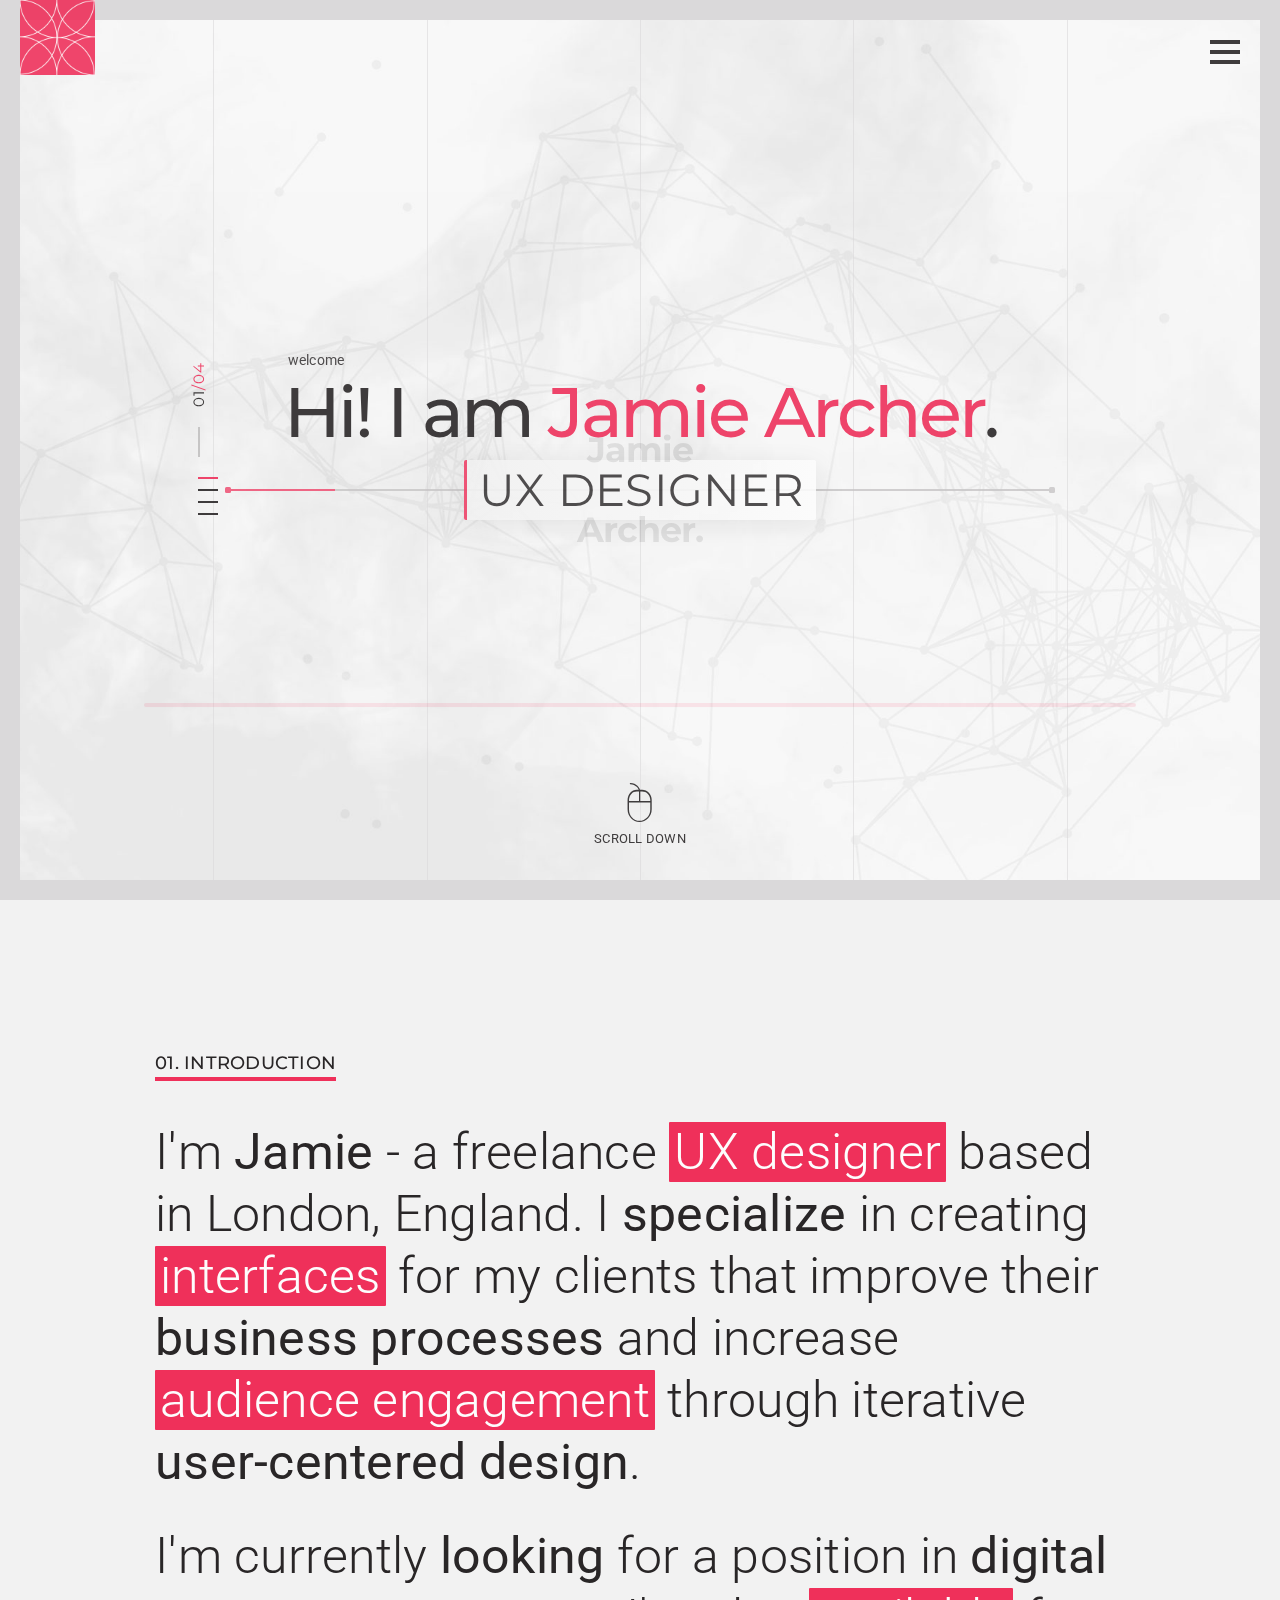
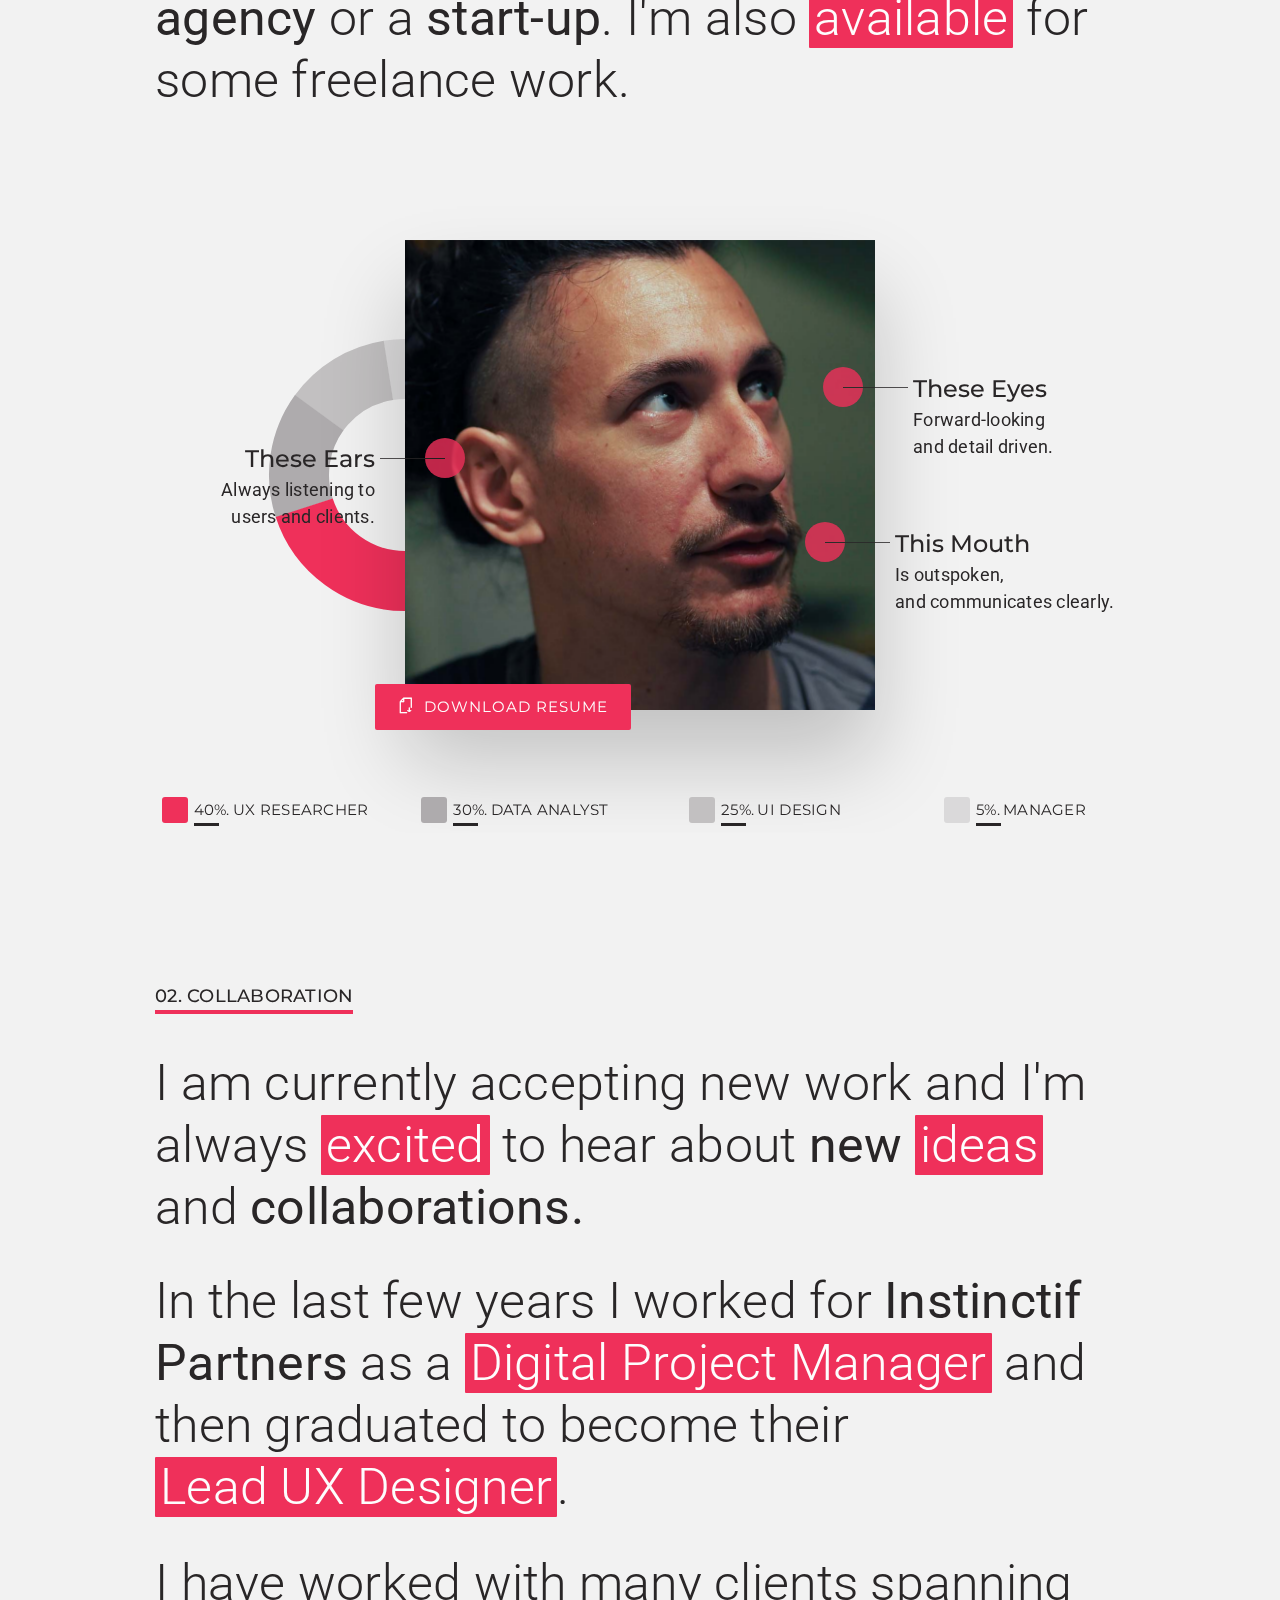
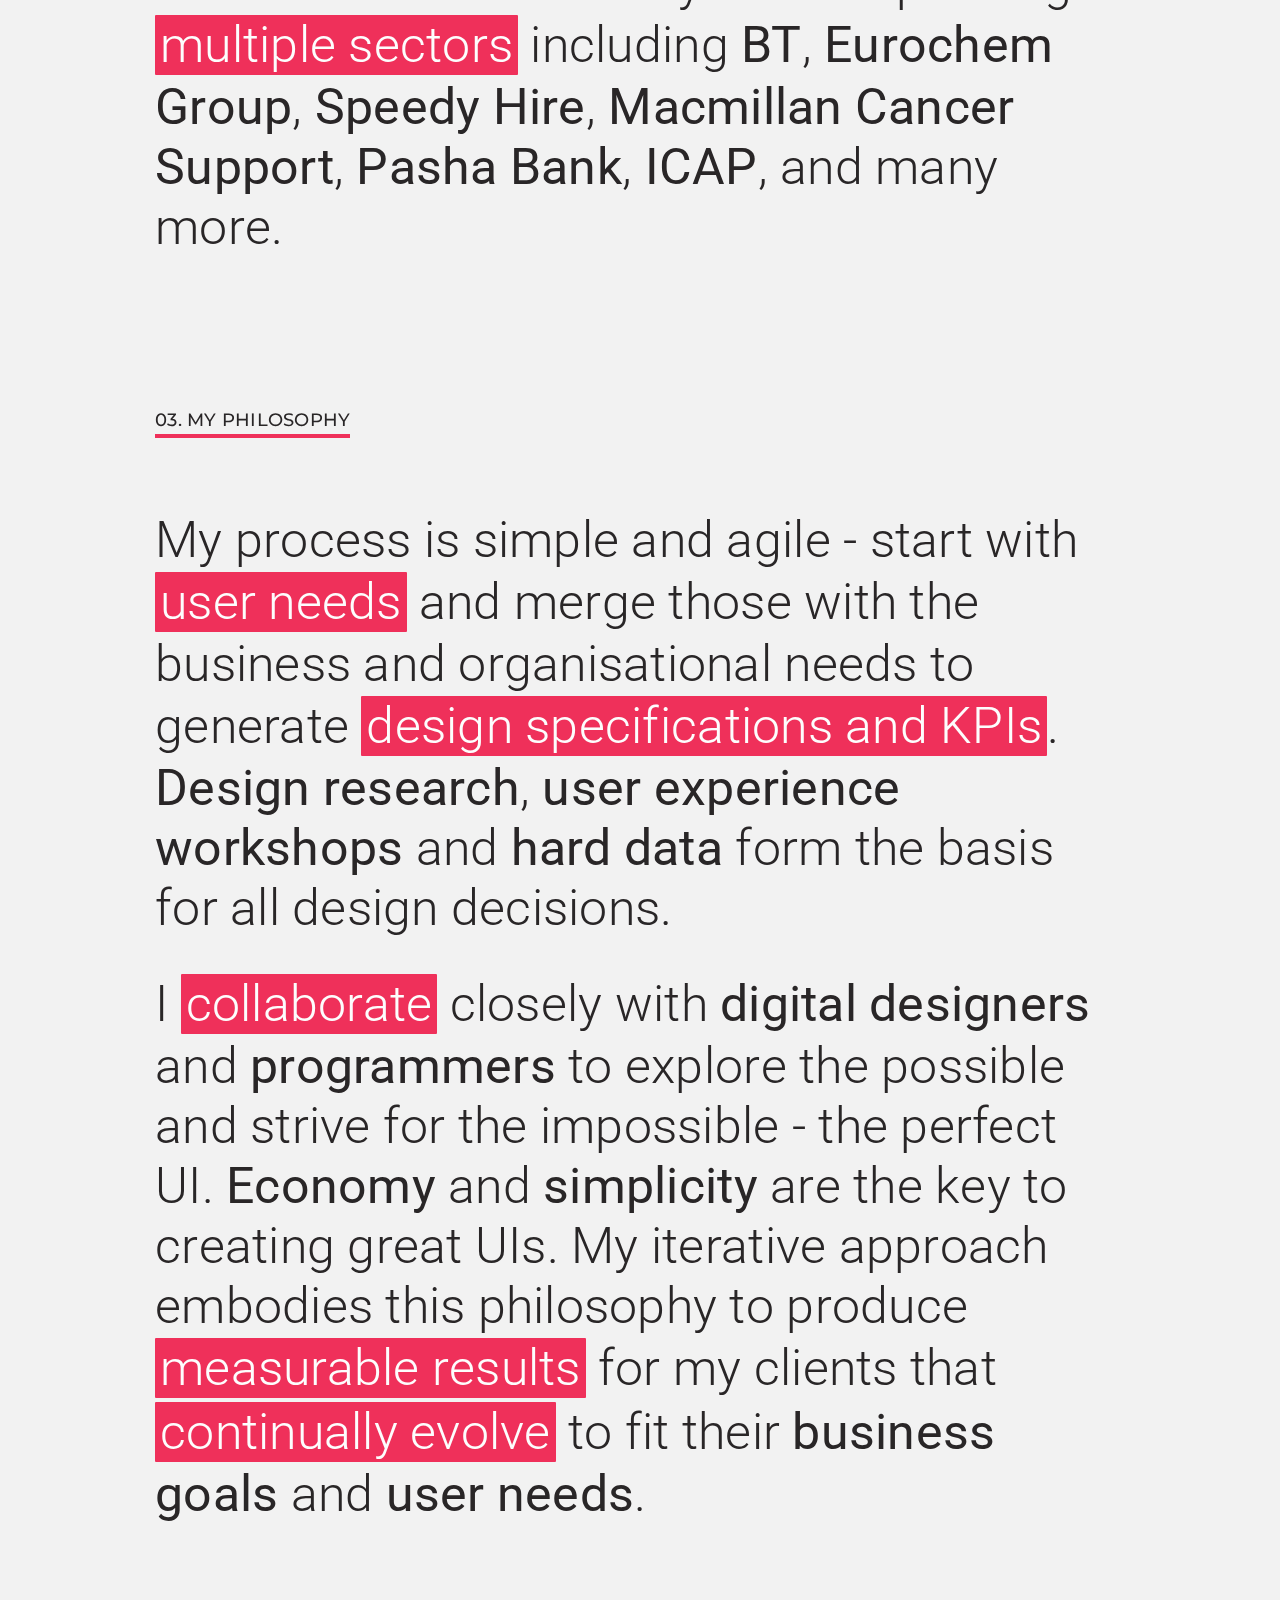
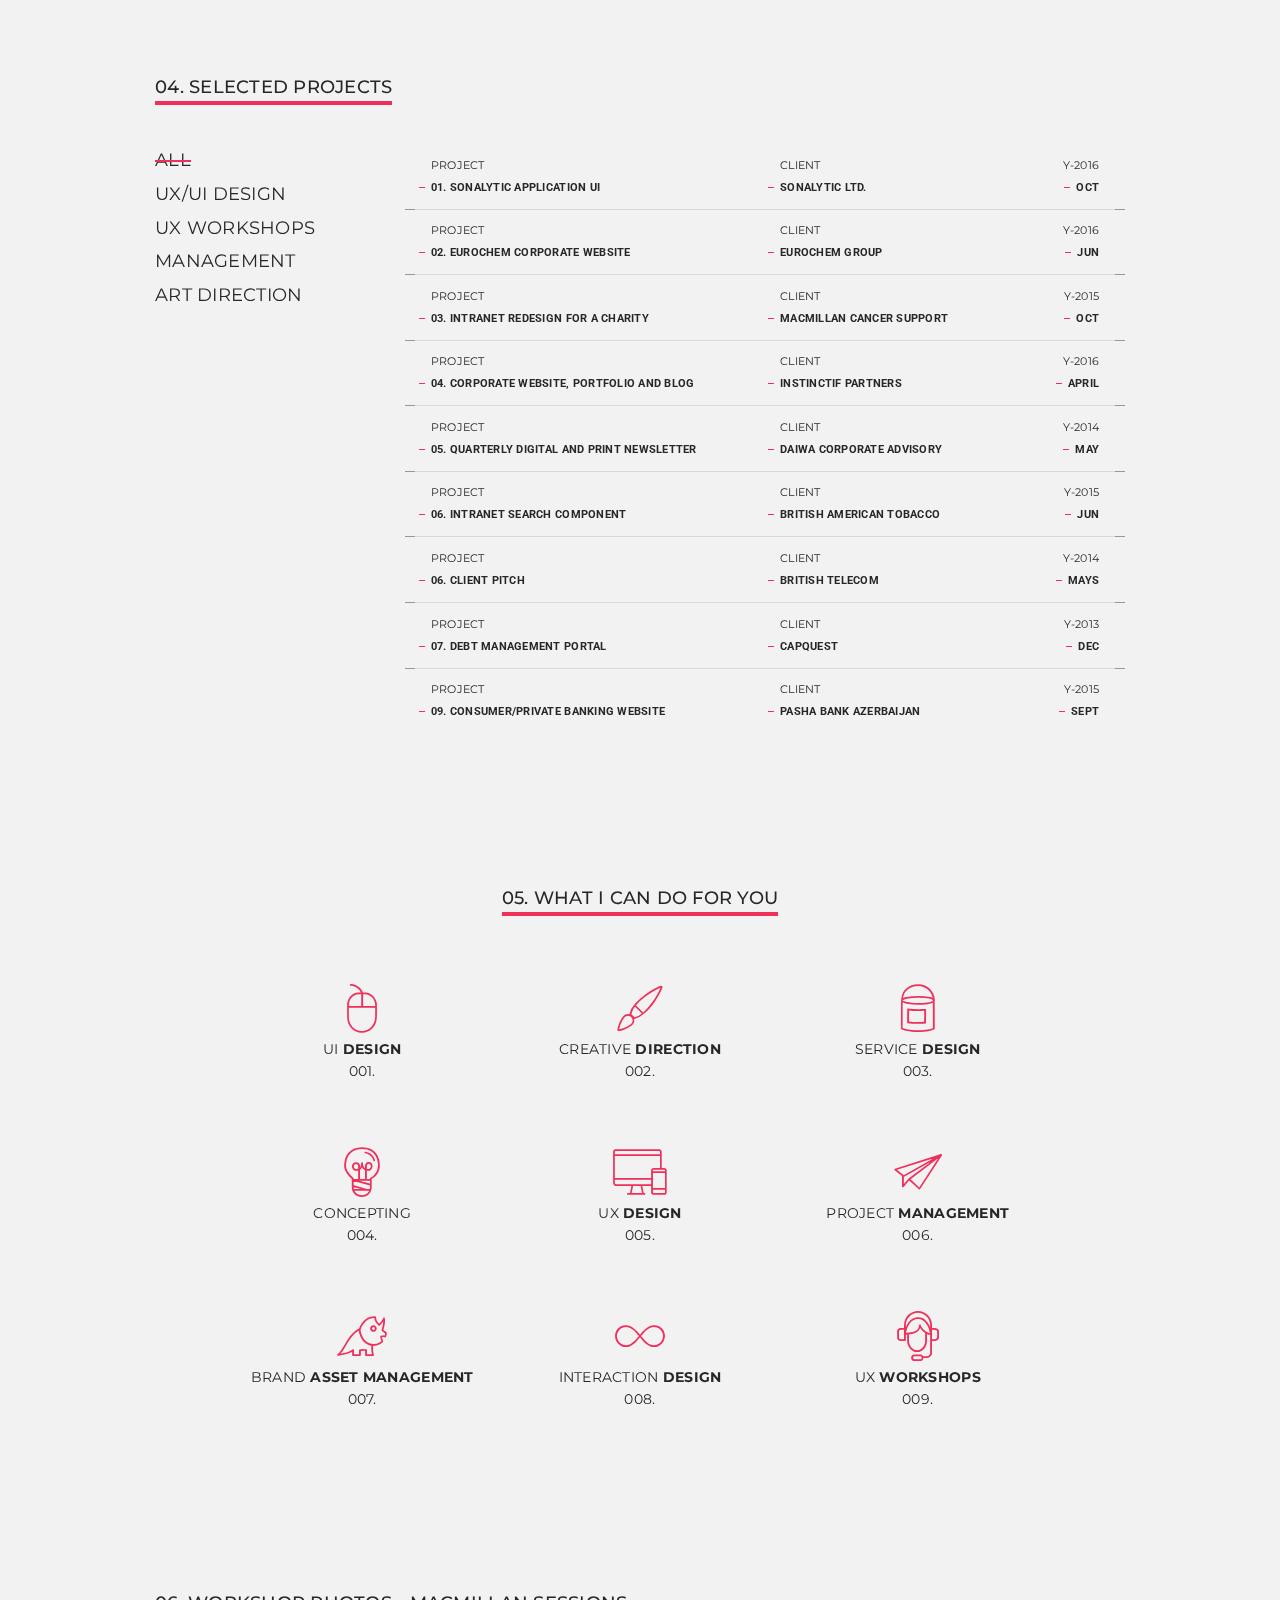
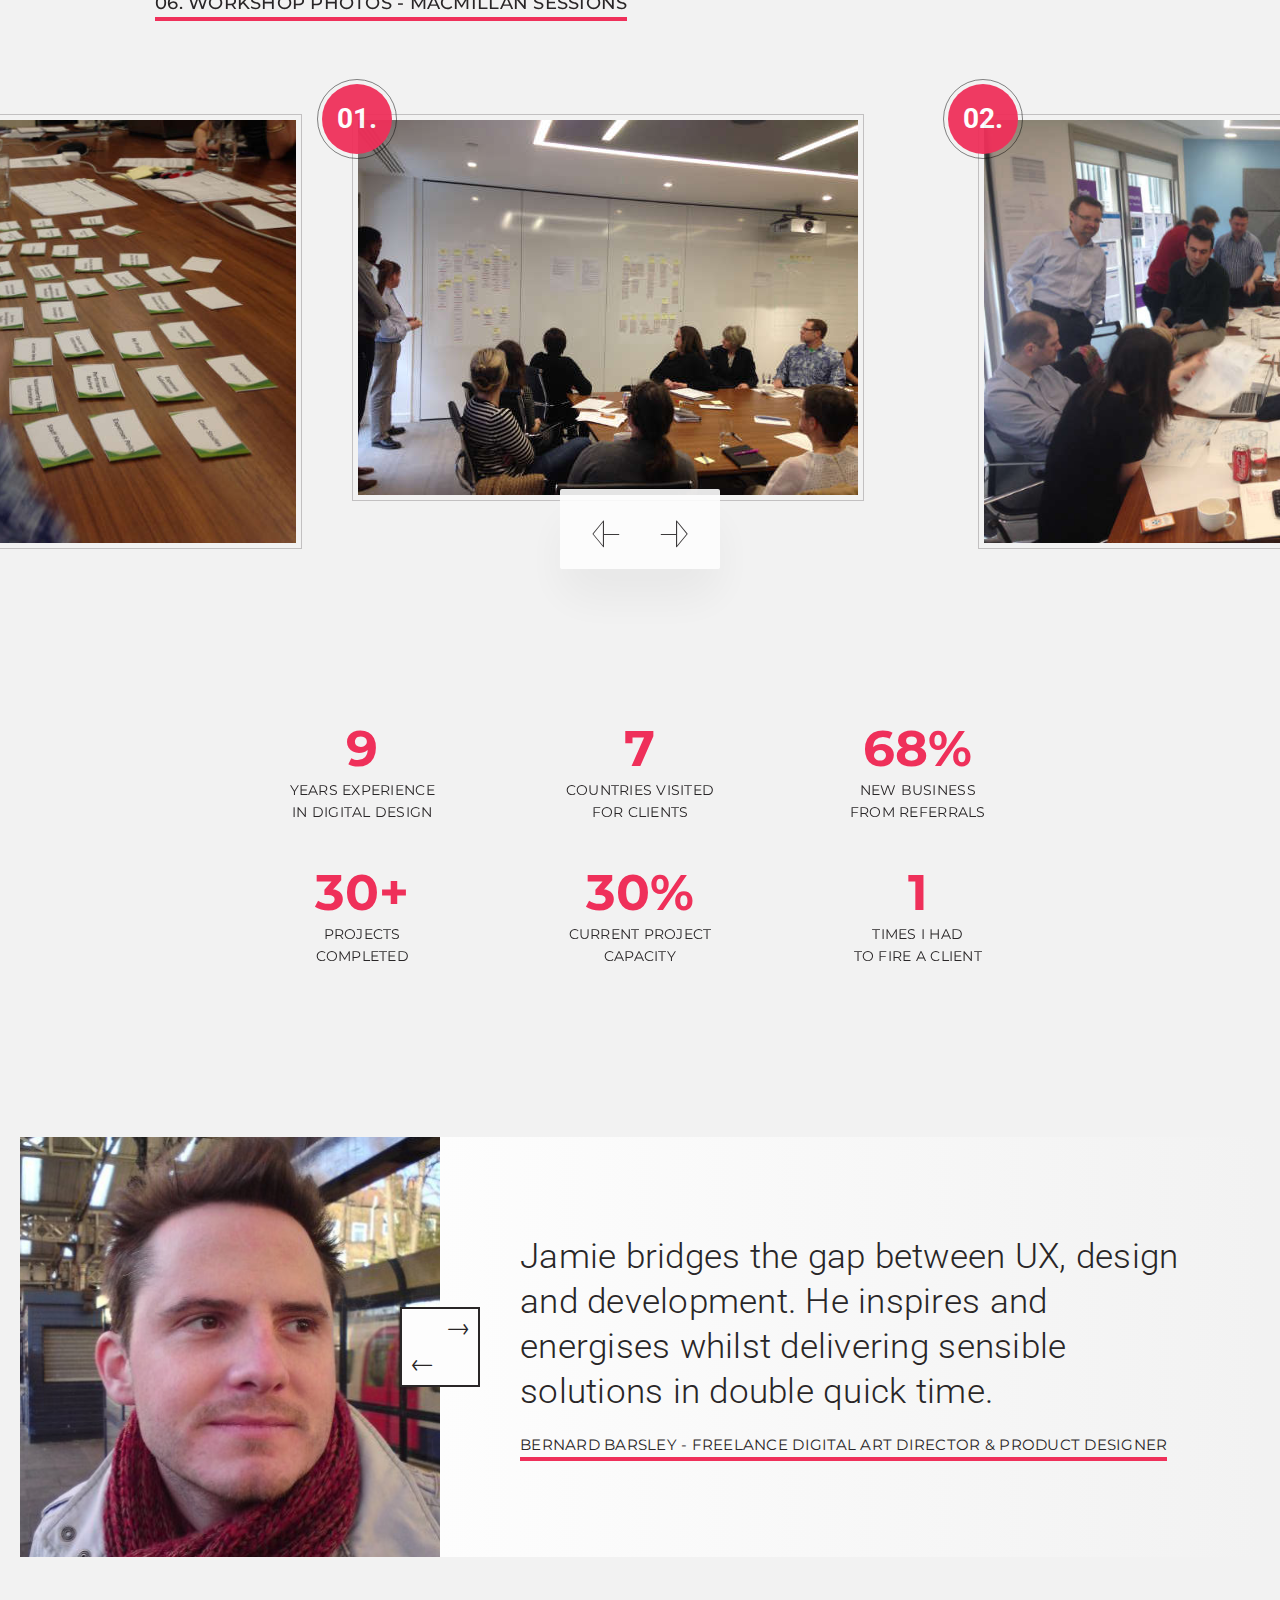
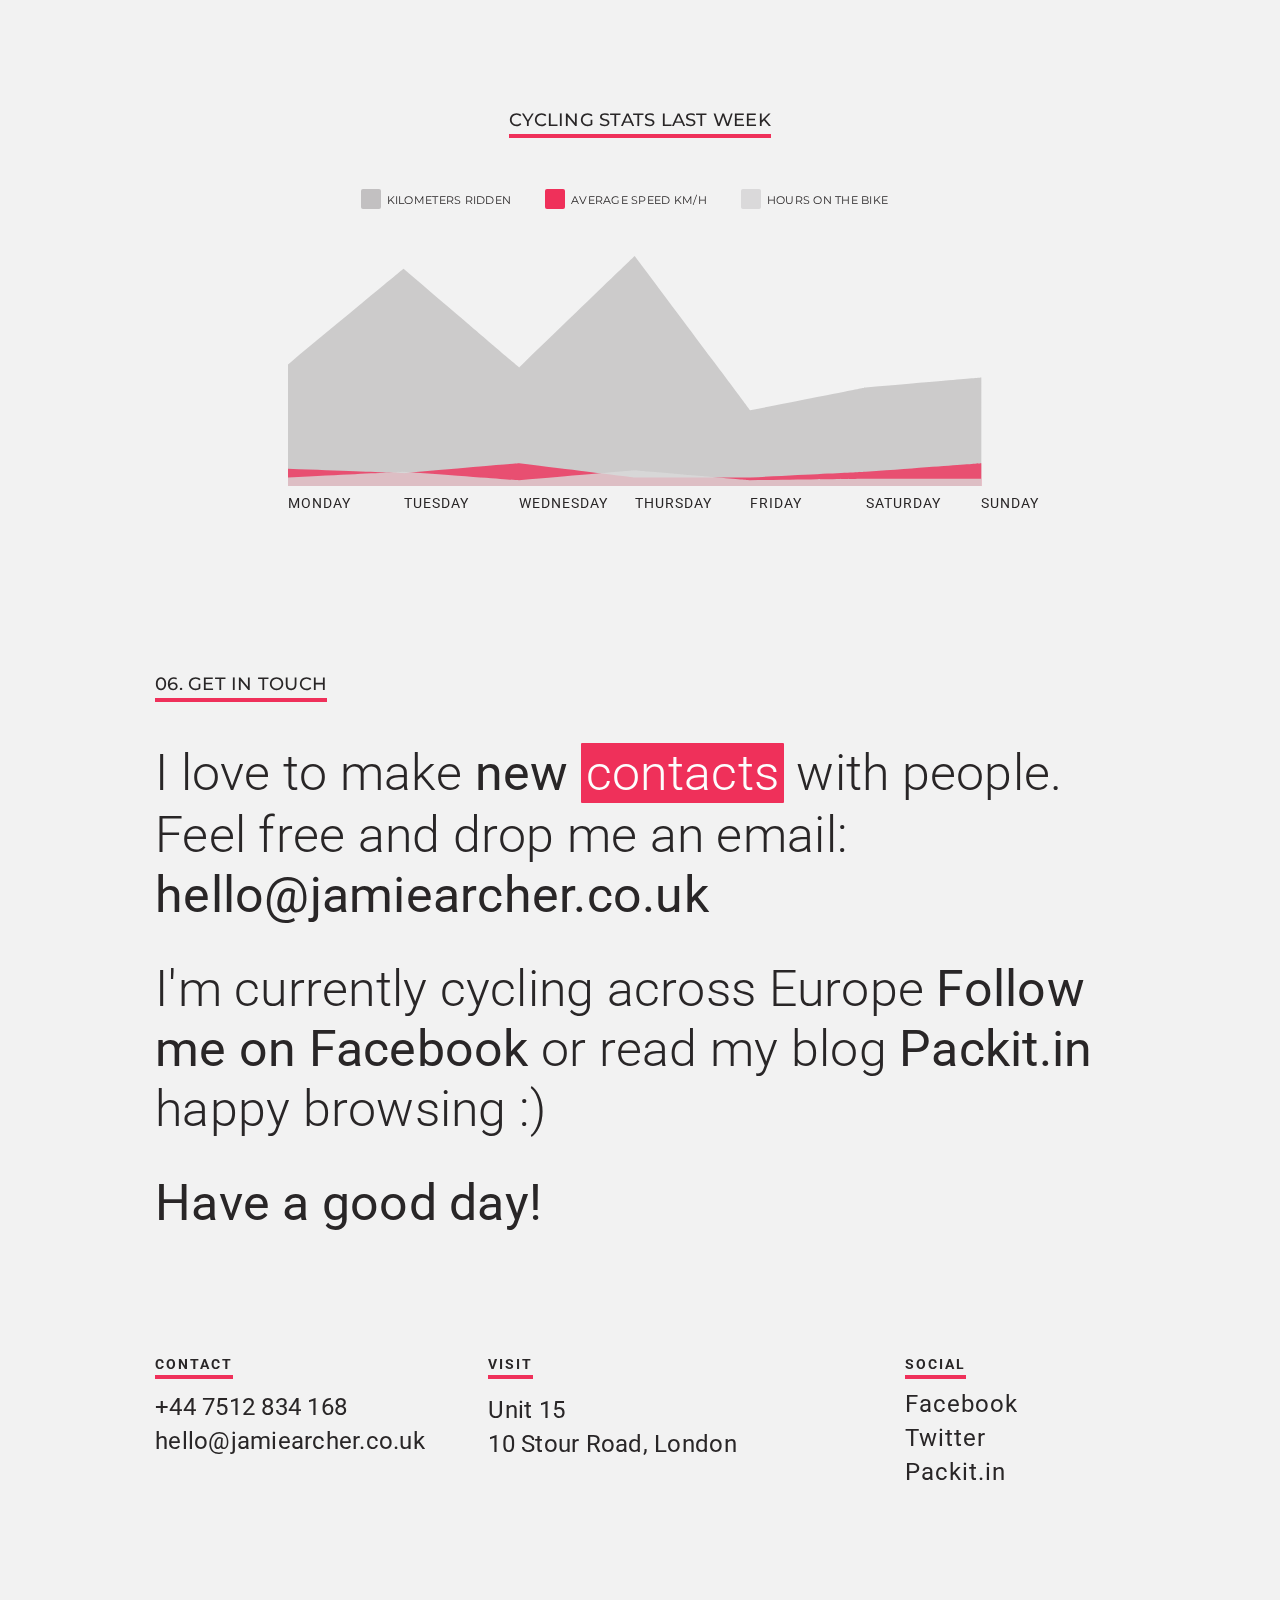
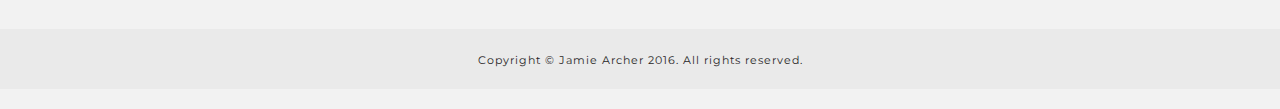
==== index.html @ 5f6a41b6 "image asset update" ====
<!doctype html>
<!--[if lt IE 7]>      <html class="no-js lt-ie9 lt-ie8 lt-ie7" lang="en"> <![endif]-->
<!--[if IE 7]>         <html class="no-js lt-ie9 lt-ie8" lang="en"> <![endif]-->
<!--[if IE 8]>         <html class="no-js lt-ie9" lang="en"> <![endif]-->
<!--[if gt IE 8]><!--> <html class="no-js" lang="en"> <!--<![endif]-->
<head>
    <meta charset="utf-8">
    <title>Jamie Archer - UX Designer and Researcher</title>
    <meta name="description" content="Jamie Archer UX Portfolio and CV"/>
    <meta name="keywords" content="jamie archer, UX, portfolio, CV"/>
    <meta name="viewport" content="width=device-width, initial-scale=1, maximum-scale=1.0, user-scalable=no">
    <meta http-equiv="X-UA-Compatible" content="IE=edge" />
	<link rel="icon" type="image/png" href="/assets/favicon.ico">
    <!-- Loading Bootstrap CSS -->
    <link href="assets/plugins/bootstrap/css/bootstrap.min.css" rel="stylesheet" type="text/css">
    
    <!-- Loading Font Icons -->
    <link href="assets/plugins/icomoon/style.css" rel="stylesheet" type="text/css">
    <link href="assets/plugins/font-awesome/css/font-awesome.min.css" rel="stylesheet" type="text/css">
    
    <!-- Include all css plugins (below), or include individual files as needed -->
    <link href="assets/plugins/animate-css/animate.min.css" rel="stylesheet" type="text/css">
    <link href="assets/plugins/jpreloader/css/jpreloader.css" rel="stylesheet" type="text/css">
    <link href="assets/plugins/magnific-popup/magnific-popup.css" rel="stylesheet" type="text/css">
    <link href="assets/plugins/flexslider/flexslider.css" rel="stylesheet" type="text/css">
    <link href="assets/plugins/chartist-js/chartist.min.css" rel="stylesheet" type="text/css">
    <link href="assets/plugins/flickity/flickity.css" rel="stylesheet" type="text/css">
    
    <!-- Main CSS -->
    <link href="assets/css/styles.css" rel="stylesheet" type="text/css">
    
    <!-- Color CSS -->
   <!-- PINK -->
   <link href="assets/css/colors/pink.css" rel="stylesheet" type="text/css">
    
    <!-- Modernizr JS for IE8 support of HTML5 elements and media queries -->
    <!--[if lt IE 8]>
    <script src="assets/plugins/modernizr/modernizr.min.js"></script>
    <![endif]-->
</head>

<body id="page-top">
    <!--[if lt IE 8]>
        <p class="browserupgrade">You are using an <strong>outdated</strong> browser. Please <a href="http://browsehappy.com/">upgrade your browser</a> to improve your experience.</p>
    <![endif]-->
    
    
    <!-- PRELOADER START -->
    <div id="jSplash" class="background-gray-light position-fixed top-0 width-100 height-100">
        <div class="background-grid">
            <div class="column"></div>
            <div class="column"></div>
            <div class="column"></div>
            <div class="column"></div>
            <div class="column"></div>
            <div class="column"></div>
        </div>
        <!-- //.background-grid -->
        
        <div class="rect">
            <div class="logo">
                <span class="display-inline-block font-family-alt text-center title-extra-large">
                    Jamie Archer.
                </span>
            </div>
            <!-- //.logo -->
        </div>
        <!-- //.rect -->
    </div>
    <!-- //PRELOADER END -->
    
    
    
    <!-- BORDER SITE START -->
    <div class="border-site bs-top"></div>
    <div class="border-site bs-right"></div>
    <div class="border-site bs-left"></div>
    <div class="border-site bs-bottom"></div>
    <!-- //BORDER SITE END -->
    
    
    
    <!-- NAV TRIGGER START -->
    <div class="nav-trigger nav-trigger-open">
        <div class="nav-toggle">
            <span></span>
            <span></span>
            <span></span>
        </div>
        <!-- //.nav-toggle -->
    </div>
    <!-- //NAV TRIGGER END -->
    
    
    
    <!-- NAVIGATION START -->
    <nav id="navigation" class="navbar navbar-fixed-top" role="navigation">
        <div class="container-fluid display-table height-100 width-100">
            <div class="display-table-cell vertical-align-middle width-100">
                <div class="nav-trigger nav-trigger-close">
                    <span></span>
                    <span></span>
                </div>
                <!-- //.nav-trigger -->

                <ul class="nav navbar-nav font-family-alt text-extra-large text-uppercase">
                    <li class="page-scroll">
                        <a href="#hero">Home</a>
                    </li>

                    <li class="page-scroll">
                        <a href="#introduction">Introduction</a>
                    </li>

                    <li class="page-scroll">
                        <a href="#profile">Profile</a>
                    </li>

                    <li class="page-scroll">
                        <a href="#collaboration">Collaboration</a>
                    </li>
					
                    <li class="page-scroll">
                        <a href="#process">My Philosophy</a>
                    </li>

                    <li class="page-scroll">
                        <a href="#project">Projects</a>
                    </li>

                    <li class="page-scroll">
                        <a href="#process">My Process</a>
                    </li>

                    <li class="page-scroll">
                        <a href="#contact">Contact</a>
                    </li>
                </ul>
                <!-- //.navbar-nav -->

                <div class="nav-social no-padding-rl no-padding-bottom padding-15">
                    <div class="inner-content">
                        <ul class="list-unstyled list-inline font-family-alt no-letter-spacing text-extra-large">
                            <li>
                                <a href="https://www.facebook.com/jamie.d.archer" target="_blank"><i class="fa fa-facebook"></i></a>
                            </li>

                            <li>
                                <a href="https://twitter.com/ApacheSenzala" target="_blank"><i class="fa fa-twitter"></i></a>
                            </li>

                            <li>
                                <a href="https://www.linkedin.com/in/jamiearcher" target="_blank"><i class="fa fa-linkedin"></i></a>
                            </li>
                        </ul>

                        <span class="display-inline-block font-family-alt text-large">
                            hello@jamiearcher.co.uk
                        </span>
                    </div>
                    <!-- //.inner-content -->
                </div>
                <!-- //.nav-social -->
            </div>
            <!-- //.display-table-cell -->
        </div>
        <!-- //.container-fluid -->
    </nav>
    <!-- //NAVIGATION END -->
    
    
    
    <!-- HEADER START -->
    <header class="header">
        <div class="logo">
            <a href="#">
                <img src="assets/images/logo-square.png" alt="logo" class="img-responsive"/>
            </a>
        </div>
        <!-- //.logo -->
    </header>
    <!-- //HEADER END -->
  
    
    
    <!-- BACKGROUND GRID START -->
    <div class="background-grid">
        <div class="column"></div>
        <div class="column"></div>
        <div class="column"></div>
        <div class="column"></div>
        <div class="column"></div>
        <div class="column"></div>
    </div>
    <!-- //BACKGROUND GRID END -->
    
    
    
    <!-- SECTION - HERO START -->
    <section id="hero" class="section hero background-cover background-gray background-position-center height-100 no-padding-tb">
        <div class="section-content display-table width-100 height-100">
            <div class="container display-table-cell vertical-align-middle text-center">
                <div class="skrollable skrollable-between" data-0="opacity: 1; transform: translate3d(0px, 0px, 0px);" data-top-bottom="opacity: 0; transform: translate3d(0px, 300%, 0px);">
                    <div class="row">
                        <div class="col-md-12">
                            <div class="hero-title display-inline-block position-relative">
                                <span>welcome</span>

                                <h2 class="font-family-alt title-extra-large-4">
                                    Hi! I am <span class="text-color">Jamie Archer</span>.
                                </h2>
                            </div>
                            <!-- //.hero-title -->
                        </div>
                        <!-- //.col-md-12 -->
                    </div>
                    <!-- //.row -->

                    <div class="row">
                        <div class="col-xs-10 col-xs-offset-1 col-md-8 col-md-offset-2">
                            <div class="text-rotator margin-1 no-margin-rl">
                                <div class="text-rotator-item">
                                    <div class="item active">
                                        <span class="font-family-alt padding-1-5 no-padding-tb text-uppercase title-extra-large-2">
                                            UX Designer
                                        </span>
                                    </div>
                                    <!-- //.item -->

                                    <div class="item">
                                        <span class="font-family-alt padding-1-5 no-padding-tb text-uppercase title-extra-large-2">
                                            Workshop Leader 
                                        </span>
                                    </div>
                                    <!-- //.item -->

                                    <div class="item">
                                        <span class="font-family-alt padding-1-5 no-padding-tb text-uppercase title-extra-large-2">
                                            Design Researcher
                                        </span>
                                    </div>
                                    <!-- //.item -->
                                    <div class="item">
                                        <span class="font-family-alt padding-1-5 no-padding-tb text-uppercase title-extra-large-2">
                                            Digital Project Manager
                                        </span>
                                    </div>
                                    <!-- //.item -->
                                </div>
                                <!-- //.text-rotator-item -->
                            </div>
                            <!-- //.text-rotator -->
                        </div>
                        <!-- //.col-xs-10 -->
                    </div>
                    <!-- //.row -->
                </div>
                <!-- //.skrollable -->
            </div>
            <!-- //.container -->
        </div>
        <!-- //.section-content -->

        <div class="scroll-down skrollable skrollable-between width-100" data-0="opacity: 1; transform: translate3d(0px, 0px, 0px);" data-top-bottom="opacity: 0; transform: translate3d(0px, 300%, 0px);">
            <div class="container">
                <div class="row">
                    <div class="col-md-12">
                        <div class="page-scroll text-center">
                            <a href="#introduction"><i class="icon-Mouse-2 icon-medium"></i></a>
                            <span class="display-block text-uppercase">Scroll Down</span>
                        </div>
                        <!-- //.page-scroll -->
                    </div>
                    <!-- //.col-md-12 -->
                </div>
                <!-- //.row -->
            </div>
            <!-- //.container -->
        </div>
        <!-- //.scroll-down -->
    </section>
    <!-- //SECTION - HERO END -->
    
    
    
    <!-- SECTION - INTRODUCTION START -->
    <section id="introduction" class="section background-gray-light no-padding-bottom">
        <div class="section-content">
            <div class="container">
                <div class="row">
                    <div class="col-md-12">
                        <h3 class="section-title display-inline-block font-family-alt margin-4 no-margin-rl no-margin-top text-extra-large text-uppercase title-underline">
                            01. Introduction
                        </h3>

                        <p class="font-weight-300 title-extra-large-3">
                            I'm <span class="font-weight-400">Jamie</span> - a freelance <span class="text-highlight">UX designer</span> based in London, England.
                            I <span class="font-weight-400">specialize</span> in creating <span class="text-highlight">interfaces</span> for my clients that improve their <span class="font-weight-400">business processes</span> and increase <span class="text-highlight">audience engagement</span> through iterative <span class="font-weight-400">user-centered design</span>. 
                        </p>

                        <p class="font-weight-300 margin-3-5 no-margin-bottom no-margin-rl title-extra-large-3">
                            I'm currently <span class="font-weight-400">looking</span> for a position in <span class="font-weight-400">digital agency</span> or a <span class="font-weight-400">start-up</span>. I'm also <span class="text-highlight">available</span> for some freelance work.
                        </p>
                    </div>
                    <!-- //.col-md-12 -->
                </div>
                <!-- //.row -->
            </div>
            <!-- //.container -->
        </div>
        <!-- //.section-content -->
    </section>
    <!-- //SECTION - INTRODUCTION END -->
    
    
    
    <!-- SECTION - PROFILE START -->
    <section id="profile" class="section background-gray-light no-padding-bottom">
        <div class="section-content">
            <div class="container">
                <div class="row">
                    <div class="col-sm-6 col-sm-offset-3">
                        <div class="profile">
                            <div class="profile-image">
                                <img src="assets/images/profile.png" alt="profile image" class="img-responsive"/>

                                <div class="profile-btn-download">
                                    <a href="/assets/files/jamie-archer-cv-2016.pdf" class="btn btn-medium background-color font-family-alt text-large text-uppercase text-white">
                                        <i class="icon-File-Download font-weight-700"></i> Download Resume
                                    </a>
                                </div>
                                <!-- //.profile-btn-download -->
                            </div>
                            <!-- //.profile-image -->

                            <div class="profile-description">
                                <div class="item display-table text-right">
                                    <span class="circle on-right"></span>

                                    <div class="display-table-cell vertical-align-middle">
                                        <h4 class="font-family-alt no-letter-spacing title-medium">These Ears</h4>
                                        <h5 class="font-weight-400 text-extra-large">Always listening to <br>users and clients.</h5>
                                    </div>
                                    <!-- //.display-table-cell -->
                                </div>
                                <!-- //.item -->

                                <div class="item display-table text-left">
                                    <span class="circle on-left"></span>

                                    <div class="display-table-cell vertical-align-middle">
                                        <h4 class="font-family-alt no-letter-spacing title-medium">These Eyes</h4>
                                        <h5 class="font-weight-400 text-extra-large">Forward-looking<br>and detail driven.</h5>
                                    </div>
                                    <!-- //.display-table-cell -->
                                </div>
                                <!-- //.item -->

                                <div class="item display-table text-left">
                                    <span class="circle on-left"></span>

                                    <div class="display-table-cell vertical-align-middle">
                                        <h4 class="font-family-alt no-letter-spacing title-medium">This Mouth</h4>
                                        <h5 class="font-weight-400 text-extra-large">Is outspoken,<br>and communicates clearly.</h5>
                                    </div>
                                    <!-- //.display-table-cell -->
                                </div>
                                <!-- //.item -->
                            </div>
                            <!-- //.profile-description -->
                        </div>
                        <!-- //.profile -->
                    </div>
                    <!-- //.col-sm-6 -->
                </div>
                <!-- //.row -->

                <div class="profile-chart margin-9 no-margin-bottom no-margin-rl">
                    <div class="row">
                        <div class="item col-xs-12 col-sm-3">
                            <span class="font-family-alt text-uppercase" data-percent="40">UX Researcher</span>
                        </div>
                        <!-- //.item -->

                        <div class="item col-xs-12 col-sm-3">
                            <span class="font-family-alt text-uppercase" data-percent="30">Data Analyst</span>
                        </div>
                        <!-- //.item -->

                        <div class="item col-xs-12 col-sm-3">
                            <span class="font-family-alt text-uppercase" data-percent="25">UI Design </span>
                        </div>
                        <!-- //.item -->
						
                        <div class="item col-xs-12 col-sm-3">
                            <span class="font-family-alt text-uppercase" data-percent="5">Manager</span>
                        </div>
                        <!-- //.item -->
                    </div>
                    <!-- //.row -->
                </div>
                <!-- //.profile-chart -->
            </div>
            <!-- //.container -->
        </div>
        <!-- //.section-content -->
    </section>
    <!-- //SECTION - PROFILE END -->
    
    
    
    <!-- SECTION - COLLABORATION START -->
    <section id="collaboration" class="section background-gray-light no-padding-bottom">
        <div class="section-content">
            <div class="container">
                <div class="row">
                    <div class="col-md-12">
                        <h3 class="section-title display-inline-block font-family-alt margin-4 no-margin-rl no-margin-top text-extra-large text-uppercase title-underline">
                            02. Collaboration
                        </h3>

                        <p class="font-weight-300 title-extra-large-3">
                           I am currently accepting new work and I'm always <span class="text-highlight">excited</span> to hear about <span class="font-weight-400">new</span> <span class="text-highlight">ideas</span> and <span class="font-weight-400">collaborations.</span>
                        </p>

                        <p class="font-weight-300 margin-3-5 no-margin-bottom no-margin-rl title-extra-large-3">
                            In the last few years I worked for <span class="font-weight-400">Instinctif Partners</span> as a <span class="text-highlight">Digital Project Manager</span> and then graduated to become their <span class="text-highlight">Lead UX Designer</span>. 
						</p>

<p class="font-weight-300 margin-3-5 no-margin-bottom no-margin-rl title-extra-large-3">
	
I have worked with many clients spanning <span class="text-highlight"> multiple sectors</span> including <span class="font-weight-400">BT</span>, <span class="font-weight-400">Eurochem Group</span>, <span class="font-weight-400">Speedy Hire</span>, <span class="font-weight-400">Macmillan Cancer Support</span>, <span class="font-weight-400">Pasha Bank</span>, <span class="font-weight-400">ICAP</span>, and many more.
                        </p>
                    </div>
                    <!-- //.col-md-12 -->
                </div>
                <!-- //.row -->
            </div>
            <!-- //.container -->
        </div>
        <!-- //.section-content -->
    </section>
    <!-- //SECTION - COLLABORATION END -->

    <!-- SECTION - PROCESS START -->
    <section id="philosophy" class="section background-gray-light no-padding-bottom">
        <div class="section-content">
            <div class="container">
                <div class="row">
                    <div class="col-md-12">
                        <h3 class="section-title display-inline-block font-family-alt margin-4 no-margin-rl no-margin-top text-extra-large text-uppercase title-underline">
                            03. My Philosophy
                        </h3>				
						<p class="font-weight-300 margin-3-5 no-margin-bottom no-margin-rl title-extra-large-3">
	
My process is simple and agile - start with <span class="text-highlight">user needs</span> and merge those with the business and organisational needs to generate <span class="text-highlight">design specifications and KPIs</span>. <span class="font-weight-400">Design research</span>, <span class="font-weight-400">user experience workshops</span> and <span class="font-weight-400">hard data</span> form the basis for all design decisions. 
						<p class="font-weight-300 margin-3-5 no-margin-bottom no-margin-rl title-extra-large-3">

I <span class="text-highlight">collaborate</span> closely with <span class="font-weight-400">digital designers</span> and <span class="font-weight-400">programmers</span> to explore the possible and strive for the impossible - the perfect UI. <span class="font-weight-400">Economy</span> and <span class="font-weight-400">simplicity</span> are the key to creating great UIs. My iterative approach embodies this philosophy to produce <span class="text-highlight">measurable results</span> for my clients that <span class="text-highlight">continually evolve</span> to fit their <span class="font-weight-400">business goals</span> and <span class="font-weight-400">user needs</span>.
						                        </p>
                    </div>
                    <!-- //.col-md-12 -->
                </div>
                <!-- //.row -->
            </div>
            <!-- //.container -->
        </div>
        <!-- //.section-content -->
    </section>
    <!-- //SECTION - PHILOSOPHY END -->
    
    
    
    <!-- SECTION - PROJECTS START -->
    <section id="project" class="section background-gray-light no-padding-bottom">
        <div class="section-content">
            <div class="container">
                <div class="row">
                    <div class="col-md-12">
                        <h3 class="section-title display-inline-block font-family-alt margin-4 no-margin-rl no-margin-top text-extra-large text-uppercase title-underline">
                            04. Selected Projects
                        </h3>
                    </div>
                    <!-- //.col-md-12 -->
                </div>
                <!-- //.row -->

                <div class="row">
                    <div class="col-md-3">
                        <div class="project-nav position-relative">
                            <span class="font-family-alt visible-xs visible-sm text-extra-large text-uppercase">
                                Filter Project:
                            </span>

                            <ul class="font-family-alt list-unstyled text-extra-large text-uppercase">
                                <li class="active padding-1-5 no-padding-rl">
                                    <a href="#" data-filter="*" class="display-inline-block">All</a>
                                </li>

                                <li class="padding-1-5 no-padding-rl">
                                    <a href="#" data-filter=".uxui-design" class="display-inline-block">UX/UI Design</a>
                                </li>

                                <li class="padding-1-5 no-padding-rl">
                                    <a href="#" data-filter=".ux-workshops" class="display-inline-block">UX Workshops</a>
                                </li>
								
                                <li class="padding-1-5 no-padding-rl">
                                    <a href="#" data-filter=".project-management" class="display-inline-block">Management</a>
                                </li>
                                <li class="padding-1-5 no-padding-rl">
                                    <a href="#" data-filter=".art-direction" class="display-inline-block">Art Direction</a>
                                </li>

                                
                            </ul>
                        </div>
                        <!-- //.project-nav -->
                    </div>
                    <!-- //.col-md-3 -->

                    <div class="col-md-9">
                        <div class="projects background-gray-light width-100">
							
                            <!-- Project Item Start -->
                            <div class="item uxui-design"
                                data-project-title="01. Sonalytic - AI Sound Recognition App Interface"
                                data-project-about="I was hired by Sonalytic to provide UX consultancy and design wireframes. I created a basic first version of the interface to showcase product functionality. Martin Gould and Thomas Walther created a ground breaking sound recognition platform utilising advanced AI and they required an experienced UX designer to help with rapid prototyping of the UI in order to sell their application to established content providers. The project was completed within a few weeks of being commissioned and the team has used my design as a starting point for futrue versions of the product."
                                data-project-img="assets/images/projects/01.jpg"
                                data-project-link="https://sonalytic.com">

                                <span class="hover-bg"></span>

                                <div class="row width-100">
                                    <div class="item-col col-xs-9 col-sm-6">
                                        <span class="display-block font-family-alt text-small text-uppercase">
                                            Project
                                        </span>

                                        <span class="display-inline-block font-weight-700 has-sideline text-small text-uppercase position-relative">
                                            01. Sonalytic Application UI
                                        </span>
                                    </div>
                                    <!-- //.item-col -->

                                    <div class="item-col col-sm-4 hidden-xs">
                                        <span class="display-block font-family-alt text-small text-uppercase">
                                            Client
                                        </span>

                                        <span class="display-inline-block font-weight-700 has-sideline text-small text-uppercase position-relative">
                                            Sonalytic Ltd.
                                        </span>
                                    </div>
                                    <!-- //.item-col -->

                                    <div class="item-col col-xs-3 col-sm-2 text-right">
                                        <span class="display-block font-family-alt text-small text-uppercase">
                                            Y-2016
                                        </span>

                                        <span class="display-inline-block font-weight-700 has-sideline text-small text-uppercase position-relative">
                                            Oct
                                        </span>
                                    </div>
                                    <!-- //.item-col -->
                                </div>
                                <!-- //.row -->
                            </div>
                            <!-- //.item -->
							
                            <!-- Project Item Start -->
                            <div class="item uxui-design"
                                data-project-title="02. EuroChem - Corporate Website"
                                data-project-about="I was the lead UX Designer and Information Architect creating the underlying wireframe concept, user flows and technical specification for the new corporate website. This particular project required designs that could work with Russian and English language copy and would show case not only corporate information but product information too. The website has been shortlisted for best website and best printed annual report among international/unlisted entities in Communicate Magazine's Corporate and Financial Awards 2016."
                                data-project-img="assets/images/projects/02.jpg"
                                data-project-link="https://eurochem.ru">

                                <span class="hover-bg"></span>

                                <div class="row width-100">
                                    <div class="item-col col-xs-9 col-sm-6">
                                        <span class="display-block font-family-alt text-small text-uppercase">
                                            Project
                                        </span>

                                        <span class="display-inline-block font-weight-700 has-sideline text-small text-uppercase position-relative">
                                            02. EuroChem Corporate Website
                                        </span>
                                    </div>
                                    <!-- //.item-col -->

                                    <div class="item-col col-sm-4 hidden-xs">
                                        <span class="display-block font-family-alt text-small text-uppercase">
                                            Client
                                        </span>

                                        <span class="display-inline-block font-weight-700 has-sideline text-small text-uppercase position-relative">
                                            EuroChem Group
                                        </span>
                                    </div>
                                    <!-- //.item-col -->

                                    <div class="item-col col-xs-3 col-sm-2 text-right">
                                        <span class="display-block font-family-alt text-small text-uppercase">
                                            Y-2016
                                        </span>

                                        <span class="display-inline-block font-weight-700 has-sideline text-small text-uppercase position-relative">
                                            Jun
                                        </span>
                                    </div>
                                    <!-- //.item-col -->
                                </div>
                                <!-- //.row -->
                            </div>
                            <!-- //.item -->

                            <div class="item uxui-design art-direction ux-workshops project-management"
                                data-project-title="03. Macmillan Cancer Support - Intranet"
                                data-project-about="Macmillan came to Concentra, a technical partner of Instinctif, with a requirement to update their Sharepoint Intranet to use the Office 365 and hosted Sharepoint platform. Concentra contracted our design team to provide UX expertise and design services. My team, with the development team at Concentra, devised a series of technical and creative workshops covering, Business Needs, Functional Requirements, Persona Development, User Flows and Gamification with up to 15 participant/stakeholders at a time. Along with Ethnographic studies of the current Intranet usage we created the new design and functional requirements requirements and a feature backlog. We then developed prototypes using InVision which were approved and then implemented using Concentra's Proagile&#8482; development process. The first iteration of the new Intranet was delivered on time and on budget last October (2015) and was well recieved by Macmillan's 10,000 workers who now use it on a daily basis."
                                data-project-img="assets/images/projects/03.jpg"
                                data-project-link="#">

                                <span class="hover-bg"></span>

                                <div class="row width-100">
                                    <div class="item-col col-xs-9 col-sm-6">
                                        <span class="display-block font-family-alt text-small text-uppercase">
                                            Project
                                        </span>

                                        <span class="display-inline-block font-weight-700 has-sideline text-small text-uppercase position-relative">
                                            03. Intranet Redesign for a Charity
                                        </span>
                                    </div>
                                    <!-- //.item-col -->

                                    <div class="item-col col-sm-4 hidden-xs">
                                        <span class="display-block font-family-alt text-small text-uppercase">
                                            Client
                                        </span>

                                        <span class="display-inline-block font-weight-700 has-sideline text-small text-uppercase position-relative">
                                            Macmillan Cancer Support
                                        </span>
                                    </div>
                                    <!-- //.item-col -->

                                    <div class="item-col col-xs-3 col-sm-2 text-right">
                                        <span class="display-block font-family-alt text-small text-uppercase">
                                            Y-2015
                                        </span>

                                        <span class="display-inline-block font-weight-700 has-sideline text-small text-uppercase position-relative">
                                            Oct
                                        </span>
                                    </div>
                                    <!-- //.item-col -->
                                </div>
                                <!-- //.row -->
                            </div>
                            <!-- //.item -->

                            <div class="item uxui-design art-direction ux-workshops project-management"
                                data-project-title="04. Instinctif Partners - Corporate Website"
                                data-project-about="As part of my duties at Instinctif it fell to me to overhaul the design, development and build of our new corporate identity following a rebrand. On this project I was able to push for the design team to own the project allowing us to create a unique and integrated communications platform that spans six core practice areas. Managing multiple, very opinionated, stakeholders within the company was no small task - something most agencies contract out to a third party. I relished the challenge especially as this was my final internal project before leaving. The site solidifies Instinctif as a key player in corporate communications and serves as a platform for its thought leadership and showcase of outstanding work internationally."
                                data-project-img="assets/images/projects/04.jpg"
                                data-project-link="https://instinctif.com">

                                <span class="hover-bg"></span>

                                <div class="row width-100">
                                    <div class="item-col col-xs-9 col-sm-6">
                                        <span class="display-block font-family-alt text-small text-uppercase">
                                            Project
                                        </span>

                                        <span class="display-inline-block font-weight-700 has-sideline text-small text-uppercase position-relative">
                                            04. Corporate Website, Portfolio and Blog
                                        </span>
                                    </div>
                                    <!-- //.item-col -->

                                    <div class="item-col col-sm-4 hidden-xs">
                                        <span class="display-block font-family-alt text-small text-uppercase">
                                            Client
                                        </span>

                                        <span class="display-inline-block font-weight-700 has-sideline text-small text-uppercase position-relative">
                                            Instinctif Partners
                                        </span>
                                    </div>
                                    <!-- //.item-col -->

                                    <div class="item-col col-xs-3 col-sm-2 text-right">
                                        <span class="display-block font-family-alt text-small text-uppercase">
                                            Y-2016
                                        </span>

                                        <span class="display-inline-block font-weight-700 has-sideline text-small text-uppercase position-relative">
                                            April
                                        </span>
                                    </div>
                                    <!-- //.item-col -->
                                </div>
                                <!-- //.row -->
                            </div>
                            <!-- //.item -->

                            <div class="item uxui-design art-direction project-management"
                                data-project-title="05. Daiwa Corporate Advisory - Quarterly Publication"
                                data-project-about="DC Advisory is a key player in Mergers and Acquisitions marketplace, providing tailored independent M&#38;A and Debt Advice to a wide range of public and private clients, primarily in the mid-market. Their UK CEO, Richard Madden, approached Instinctif (at the time The College) to come up with ideas for how we could present informative stories on M&#38;A to their client base. Their clients are primarily C-level executives in mid-market companies. We had to engage them and present DC Advisory as thought leaders on M&#38;A globally. We produced a series of specially designed editions of a newsletter, christened DC Edge, online with a print version and email template that could be sent to DC's mailing lists and journalists. Using an easy to understand infographic approach to frame their stories five issues were produced so far which helped to increase their visibility in the financial press and present their directors as knowledgeable in their particular market sectors to their potential client companies."
                                data-project-img="assets/images/projects/05.jpg"
                                data-project-link="http://edge.dcadvisory.com/">

                                <span class="hover-bg"></span>

                                <div class="row width-100">
                                    <div class="item-col col-xs-9 col-sm-6">
                                        <span class="display-block font-family-alt text-small text-uppercase">
                                            Project
                                        </span>

                                        <span class="display-inline-block font-weight-700 has-sideline text-small text-uppercase position-relative">
                                            05. Quarterly Digital and Print Newsletter
                                        </span>
                                    </div>
                                    <!-- //.item-col -->

                                    <div class="item-col col-sm-4 hidden-xs">
                                        <span class="display-block font-family-alt text-small text-uppercase">
                                            Client
                                        </span>

                                        <span class="display-inline-block font-weight-700 has-sideline text-small text-uppercase position-relative">
                                            Daiwa Corporate Advisory
                                        </span>
                                    </div>
                                    <!-- //.item-col -->

                                    <div class="item-col col-xs-3 col-sm-2 text-right">
                                        <span class="display-block font-family-alt text-small text-uppercase">
                                            Y-2014
                                        </span>

                                        <span class="display-inline-block font-weight-700 has-sideline text-small text-uppercase position-relative">
                                            May
                                        </span>
                                    </div>
                                    <!-- //.item-col -->
                                </div>
                                <!-- //.row -->
                            </div>
                            <!-- //.item -->

                            <div class="item uxui-design ux-workshops"
                                data-project-title="06. British American Tobacco"
                                data-project-about="Working with our partners at Concentra, Instinctif were asked to provide design services and UX consultancy to solve a search issue that BAT had been having with one of its core Intranet components. The problem was that BAT manages many brands across multiple markets with many stakeholders requiring different levels of access to a myriad of financial and marketing reports as well as other ancillary information from one unified Sharepoint interface. With a very limited timeframe we ran one detailed UX workshop with some key stakeholders and then I implemented a faceted search design pattern borrowed from my previous experience with E-commerce to produce a search interface that 'required little to no training' when it was finally implemented accoding to BATs project manager."
                                data-project-img="assets/images/projects/06.jpg"
                                data-project-link="#">

                                <span class="hover-bg"></span>

                                <div class="row width-100">
                                    <div class="item-col col-xs-9 col-sm-6">
                                        <span class="display-block font-family-alt text-small text-uppercase">
                                            Project
                                        </span>

                                        <span class="display-inline-block font-weight-700 has-sideline text-small text-uppercase position-relative">
                                            06. Intranet Search Component
                                        </span>
                                    </div>
                                    <!-- //.item-col -->

                                    <div class="item-col col-sm-4 hidden-xs">
                                        <span class="display-block font-family-alt text-small text-uppercase">
                                            Client
                                        </span>

                                        <span class="display-inline-block has-sideline font-weight-700 text-small text-uppercase position-relative">
                                            British American Tobacco
                                        </span>
                                    </div>
                                    <!-- //.item-col -->

                                    <div class="item-col col-xs-3 col-sm-2 text-right">
                                        <span class="display-block font-family-alt text-small text-uppercase">
                                            Y-2015
                                        </span>

                                        <span class="display-inline-block font-weight-700 has-sideline text-small text-uppercase position-relative">
                                            Jun
                                        </span>
                                    </div>
                                    <!-- //.item-col -->
                                </div>
                                <!-- //.row -->
                            </div>
                            <!-- //.item -->

                            <div class="item uxui-design project-management"
                                data-project-title="07. BT Academy"
                                data-project-about="BT approached Instinctif and a number of other agencies speculatively requesting proposals for an integrated Learning Management System and a Courseware Interface to be used for internal training.  Their goal was to train a member of staff and have them continually train other members thereby reducing the cost of training and increasing the sharing of new skills and best practice across its 80,000+ employee base. The design team at Instinctif, working closey with Concentra under my direction, developed a design concept and we used InVision to present to BT. The client decided to continue the project internally without external agency involvement but the process generated valuable design patterns we would eventually reuse and and implement for other Intranet projects."
                                data-project-img="assets/images/projects/07.jpg"
                                data-project-link="#">

                                <span class="hover-bg"></span>

                                <div class="row width-100">
                                    <div class="item-col col-xs-9 col-sm-6">
                                        <span class="display-block font-family-alt text-small text-uppercase">
                                            Project
                                        </span>

                                        <span class="display-inline-block font-weight-700 has-sideline text-small text-uppercase position-relative">
                                            06. Client Pitch
                                        </span>
                                    </div>
                                    <!-- //.item-col -->

                                    <div class="item-col col-sm-4 hidden-xs">
                                        <span class="display-block font-family-alt text-small text-uppercase">
                                            Client
                                        </span>

                                        <span class="display-inline-block font-weight-700 has-sideline text-small text-uppercase position-relative">
                                            British Telecom
                                        </span>
                                    </div>
                                    <!-- //.item-col -->

                                    <div class="item-col col-xs-3 col-sm-2 text-right">
                                        <span class="display-block font-family-alt text-small text-uppercase">
                                            Y-2014
                                        </span>

                                        <span class="display-inline-block font-weight-700 has-sideline text-small text-uppercase position-relative">
                                            Mays
                                        </span>
                                    </div>
                                    <!-- //.item-col -->
                                </div>
                                <!-- //.row -->
                            </div>
                            <!-- //.item -->

                            <div class="item uxui-design project-management"
                                data-project-title="07. Capquest"
                                data-project-about="Capquest, a credit solutions provider, retains clients that have a hard time paying off debts so the main goal was to focus their website on ensuring their clients understood the many ways they can pay and to also offer help and advice on good money management to enable them to pay. My primary focus was on creating a simple client focused interface that invited the user to choose a path for debt repayment or to get advice and help from Capquest staff from the moment they land on the website no matter which page the start from. The design team focused on creating bright and friendly visuals and updating the Capquest identity to ensure that users would respond positively to the brand and the messaging."
                                data-project-img="assets/images/projects/08.jpg"
                                data-project-link="http://www.capquest.co.uk/">

                                <span class="hover-bg"></span>

                                <div class="row width-100">
                                    <div class="item-col col-xs-9 col-sm-6">
                                        <span class="display-block font-family-alt text-small text-uppercase">
                                            Project
                                        </span>

                                        <span class="display-inline-block font-weight-700 has-sideline text-small text-uppercase position-relative">
                                            07. Debt Management Portal
                                        </span>
                                    </div>
                                    <!-- //.item-col -->

                                    <div class="item-col col-sm-4 hidden-xs">
                                        <span class="display-block font-family-alt text-small text-uppercase">
                                            Client
                                        </span>

                                        <span class="display-inline-block font-weight-700 has-sideline text-small text-uppercase position-relative">
                                            Capquest
                                        </span>
                                    </div>
                                    <!-- //.item-col -->

                                    <div class="item-col col-xs-3 col-sm-2 text-right">
                                        <span class="display-block font-family-alt text-small text-uppercase">
                                            Y-2013
                                        </span>

                                        <span class="display-inline-block font-weight-700 has-sideline text-small text-uppercase position-relative">
                                            Dec
                                        </span>
                                    </div>
                                    <!-- //.item-col -->
                                </div>
                                <!-- //.row -->
                            </div>
                            <!-- //.item -->

                            <div class="item uxui-design ux-workshops"
                                data-project-title="09. Pasha Bank - Consumer Banking Website Redesign"
                                data-project-about="Ran internal workshops with the banking staff at Pasha Bank, based in Azerbaijan, to help them update their identity and create a more user friendly interface for their website. The online marketplace there is not as sophisticated so the website design was an incremental change with a technical platform that can be reused with further iterations of the design eventually leading to a fully responsive site. I created Wireframes and User flows to aid our team with designing visual assets. All development was undertaken internally by the client."
                                data-project-img="assets/images/projects/09.jpg"
                                data-project-link="www.pashabank.az/">

                                <span class="hover-bg"></span>

                                <div class="row width-100">
                                    <div class="item-col col-xs-9 col-sm-6">
                                        <span class="display-block font-family-alt text-small text-uppercase">
                                            Project
                                        </span>

                                        <span class="display-inline-block font-weight-700 has-sideline text-small text-uppercase position-relative">
                                            09. Consumer/Private Banking Website
                                        </span>
                                    </div>
                                    <!-- //.item-col -->

                                    <div class="item-col col-sm-4 hidden-xs">
                                        <span class="display-block font-family-alt text-small text-uppercase">
                                            Client
                                        </span>

                                        <span class="display-inline-block font-weight-700 has-sideline text-small text-uppercase position-relative">
                                            Pasha Bank Azerbaijan
                                        </span>
                                    </div>
                                    <!-- //.item-col -->

                                    <div class="item-col col-xs-3 col-sm-2 text-right">
                                        <span class="display-block font-family-alt text-small text-uppercase">
                                            Y-2015
                                        </span>

                                        <span class="display-inline-block font-weight-700 has-sideline text-small text-uppercase position-relative">
                                            Sept
                                        </span>
                                    </div>
                                    <!-- //.item-col -->
                                </div>
                                <!-- //.row -->
                            </div>
                            <!-- //Project Item End -->

                        </div>
                        <!-- //.projects -->
                    </div>
                    <!-- //.col-md-9 -->
                </div>
                <!-- //.row -->
            </div>
            <!-- //.container -->
        </div>
        <!-- //.section-content -->
    </section>
    <!-- //SECTION - PROJECTS END -->
    
    
    
    <!-- SECTION - SERVICES START -->
    <section id="services" class="section background-gray-light no-padding-bottom">
        <div class="section-content">
            <div class="container">
                <div class="row">
                    <div class="col-md-10 col-md-offset-1">
                        <div class="text-center">
                            <h3 class="section-title display-inline-block font-family-alt margin-4 no-margin-rl no-margin-top text-extra-large text-uppercase title-underline">
                                05. What I Can Do For You
                            </h3>
                        </div>
                        <!-- //.text-center -->
                    </div>
                    <!-- //.col-md-10 -->
                </div>
                <!-- //.row -->

                <div class="row">
                    <div class="col-md-10 col-md-offset-1">
                        <div class="row">
                            <div class="services-item col-sm-4">
                                <div class="inner-content font-family-alt text-center">
                                    <i class="icon-Mouse-2 text-color title-extra-large-3"></i>

                                    <span class="display-block text-medium text-uppercase">
                                        UI <span class="font-weight-700">Design</span>
                                    </span>

                                    <span class="display-block text-medium text-uppercase">
                                        001.
                                    </span>
                                </div>
                                <!-- //.inner-content -->
                            </div>
                            <!-- //.services-item -->

                            <div class="services-item col-sm-4">
                                <div class="inner-content font-family-alt text-center">
                                    <i class="icon-Brush text-color title-extra-large-3"></i>

                                    <span class="display-block text-medium text-uppercase">
                                        Creative <span class="font-weight-700">Direction</span>
                                    </span>

                                    <span class="display-block text-medium text-uppercase">
                                        002.
                                    </span>
                                </div>
                                <!-- //.inner-content -->
                            </div>
                            <!-- //.services-item -->

                            <div class="services-item col-sm-4">
                                <div class="inner-content font-family-alt text-center">
                                    <i class="icon-Paint-Bucket text-color title-extra-large-3"></i>

                                    <span class="display-block text-medium text-uppercase">
                                        Service <span class="font-weight-700">Design</span>
                                    </span>

                                    <span class="display-block text-medium text-uppercase">
                                        003.
                                    </span>
                                </div>
                                <!-- //.inner-content -->
                            </div>
                            <!-- //.services-item -->

                            <div class="services-item col-sm-4">
                                <div class="inner-content font-family-alt text-center">
                                    <i class="icon-Light-Bulb2 text-color title-extra-large-3"></i>

                                    <span class="display-block text-medium text-uppercase">
                                        Concepting
                                    </span>

                                    <span class="display-block text-medium text-uppercase">
                                        004.
                                    </span>
                                </div>
                                <!-- //.inner-content -->
                            </div>
                            <!-- //.services-item -->

                            <div class="services-item col-sm-4">
                                <div class="inner-content font-family-alt text-center">
                                    <i class="icon-Monitor-phone text-color title-extra-large-3"></i>

                                    <span class="display-block text-medium text-uppercase">
                                        UX <span class="font-weight-700">Design</span>
                                    </span>

                                    <span class="display-block text-medium text-uppercase">
                                        005.
                                    </span>
                                </div>
                                <!-- //.inner-content -->
                            </div>
                            <!-- //.services-item -->

                            <div class="services-item col-sm-4">
                                <div class="inner-content font-family-alt text-center">
                                    <i class="icon-Paper-Plane text-color title-extra-large-3"></i>

                                    <span class="display-block text-medium text-uppercase">
                                        Project <span class="font-weight-700">Management</span>
                                    </span>

                                    <span class="display-block text-medium text-uppercase">
                                        006.
                                    </span>
                                </div>
                                <!-- //.inner-content -->
                            </div>
                            <!-- //.services-item -->

                            <div class="services-item col-sm-4">
                                <div class="inner-content font-family-alt text-center">
                                    <i class="icon-Dinosaur text-color title-extra-large-3"></i>

                                    <span class="display-block text-medium text-uppercase">
                                        Brand <span class="font-weight-700">Asset Management</span>
                                    </span>

                                    <span class="display-block text-medium text-uppercase">
                                        007.
                                    </span>
                                </div>
                                <!-- //.inner-content -->
                            </div>
                            <!-- //.services-item -->

                            <div class="services-item col-sm-4">
                                <div class="inner-content font-family-alt text-center">
                                    <i class="icon-Inifity text-color title-extra-large-3"></i>

                                    <span class="display-block text-medium text-uppercase">
                                        Interaction <span class="font-weight-700">Design</span>
                                    </span>

                                    <span class="display-block text-medium text-uppercase">
                                        008.
                                    </span>
                                </div>
                                <!-- //.inner-content -->
                            </div>
                            <!-- //.services-item -->

                            <div class="services-item col-sm-4">
                                <div class="inner-content font-family-alt text-center">
                                    <i class="icon-Consulting text-color title-extra-large-3"></i>

                                    <span class="display-block text-medium text-uppercase">
                                        UX <span class="font-weight-700">Workshops</span>
                                    </span>

                                    <span class="display-block text-medium text-uppercase">
                                        009.
                                    </span>
                                </div>
                                <!-- //.inner-content -->
                            </div>
                            <!-- //.services-item -->
                        </div>
                        <!-- //.row -->
                    </div>
                    <!-- //.col-md-10 -->
                </div>
                <!-- //.row -->
            </div>
            <!-- //.container -->
        </div>
        <!-- //.section-content -->
    </section>
    <!-- //SECTION - SERVICES END -->
    
    
    
    <!-- SECTION - PROCESS START -->
    <section id="process" class="section background-gray-light overflow-visible no-padding-bottom">
        <div class="section-content">
            <div class="container">
                <div class="row">
                    <div class="col-md-12">
                        <h3 class="section-title display-inline-block font-family-alt margin-4 no-margin-rl no-margin-top text-extra-large text-uppercase title-underline">
                            06. Workshop Photos - Macmillan Sessions
                        </h3>
                    </div>
                    <!-- //.col-md-12 -->
                </div>
                <!-- //.row -->
            </div>
            <!-- //.container -->

            <div class="gallery-carousel position-relative width-100">
                <div class="gallery-cell">
                    <span class="cell-number display-block font-weight-700 text-center title-large text-white">
                        01.
                    </span>

                    <img src="assets/images/studio/01.jpg" alt=""/>
                </div>
                <!-- //.gallery-cell -->

                <div class="gallery-cell">
                    <span class="cell-number display-block font-weight-700 text-center title-large text-white">
                        02.
                    </span>

                    <img src="assets/images/studio/02.jpg" alt=""/>
                </div>
                <!-- //.gallery-cell -->

                <div class="gallery-cell">
                    <span class="cell-number display-block font-weight-700 text-center title-large text-white">
                        03.
                    </span>

                    <img src="assets/images/studio/03.jpg" alt=""/>
                </div>
                <!-- //.gallery-cell -->

                <div class="gallery-cell">
                    <span class="cell-number display-block font-weight-700 text-center title-large text-white">
                        04.
                    </span>

                    <img src="assets/images/studio/04.jpg" alt=""/>
                </div>
                <!-- //.gallery-cell -->

             

                <div class="gallery-nav background-white opacity-9 position-absolute">
                    <i class="icon-Triangle-ArrowLeft nav-previous display-block text-center title-large position-absolute"></i>
                    <i class="icon-Triangle-ArrowRight nav-next display-block text-center title-large position-absolute"></i>
                </div>
                <!-- //.gallery-nav -->
            </div>
            <!-- //.gallery-carousel -->
        </div>
        <!-- //.section-content -->
    </section>
    <!-- //SECTION - STUDIO END -->
    
    
    
    <!-- SECTION - MILESTONES START -->
    <section id="milestones" class="section background-gray-light no-padding-bottom">
        <div class="section-content">
            <div class="container">
                <div class="row">
                    <div class="col-md-10 col-md-offset-1">
                        <div class="row">
                            <div class="milestones-item col-sm-4">
                                <div class="inner-content font-family-alt text-center">
                                    <span class="display-block font-weight-700 text-color title-extra-large-3">
                                        9
                                    </span>

                                    <span class="display-block text-medium text-uppercase">
                                        Years Experience
                                        <br>
                                        in Digital Design
                                    </span>
                                </div>
                            </div>
                            <!-- //.milestones-item -->

                            <div class="milestones-item col-sm-4">
                                <div class="inner-content font-family-alt text-center">
                                    <span class="display-block font-weight-700 text-color title-extra-large-3">
                                        7
                                    </span>

                                    <span class="display-block text-medium text-uppercase">
                                        Countries Visited
                                        <br>
                                        for Clients
                                    </span>
                                </div>
                                <!-- //.inner-content -->
                            </div>
                            <!-- //.milestones-item -->

                            <div class="milestones-item col-sm-4">
                                <div class="inner-content font-family-alt text-center">
                                    <span class="display-block font-weight-700 text-color title-extra-large-3">
                                        68%
                                    </span>

                                    <span class="display-block text-medium text-uppercase">
                                        New Business
                                        <br>
                                        from Referrals
                                    </span>
                                </div>
                                <!-- //.inner-content -->
                            </div>
                            <!-- //.milestones-item -->

                            <div class="milestones-item col-sm-4">
                                <div class="inner-content font-family-alt text-center">
                                    <span class="display-block font-weight-700 text-color title-extra-large-3">
                                        30+
                                    </span>

                                    <span class="display-block text-medium text-uppercase">
                                        Projects
                                        <br>
                                        Completed
                                    </span>
                                </div>
                                <!-- //.inner-content -->
                            </div>
                            <!-- //.milestones-item -->

                            <div class="milestones-item col-sm-4">
                                <div class="inner-content font-family-alt text-center">
                                    <span class="display-block font-weight-700 text-color title-extra-large-3">
                                        30%
                                    </span>

                                    <span class="display-block text-medium text-uppercase">
                                        Current Project
                                        <br>
                                        Capacity
                                    </span>
                                </div>
                                <!-- //.inner-content -->
                            </div>
                            <!-- //.milestones-item -->

                            <div class="milestones-item col-sm-4">
                                <div class="inner-content font-family-alt text-center">
                                    <span class="display-block font-weight-700 text-color title-extra-large-3">
                                        1
                                    </span>

                                    <span class="display-block text-medium text-uppercase">
                                        times I had
                                        <br>
                                        to fire a client 
                                    </span>
                                </div>
                                <!-- //.inner-content -->
                            </div>
                            <!-- //.milestones-item -->
                        </div>
                        <!-- //.row -->
                    </div>
                    <!-- //.col-md-12 -->
                </div>
                <!-- //.row -->
            </div>
            <!-- //.container -->
        </div>
        <!-- //.section-content -->
    </section>
    <!-- //SECTION - MILESTONES END -->
    
    
    
    <!-- SECTION - TESTIMONIAL START -->
    <section id="testimonial" class="section background-gray-light no-padding-bottom">
        <div class="section-content">
            <div class="testimonial-slider flexslider">
                <div class="slides">
                    <div class="item position-relative width-100">
                        <div class="testimonial-image height-100 position-absolute">
                            <img src="assets/images/testimonial/bern.jpg" alt="" class="img-responsive"/>
                        </div>
                        <!-- //.testimonial-image -->

                        <div class="testimonial-content height-100">
                            <div class="display-table height-100">
                                <div class="display-table-cell vertical-align-middle">
                                    <p class="testimonial-quote display-block font-weight-300 title-extra-large">
										Jamie bridges the gap between UX, design and development. He inspires and energises whilst delivering sensible solutions in double quick time. 

                                    </p>

                                    <p class="testimonial-author display-inline-block font-family-alt margin-3 no-margin-bottom no-margin-rl text-large text-uppercase title-underline">
										Bernard Barsley - Freelance Digital Art Director & Product Designer
                                    </p>
                                </div>
                                <!-- //.display-table-cell -->
                            </div>
                            <!-- //.display-table -->
                        </div>
                        <!-- //.testimonial-content -->
                    </div>
                    <!-- //.item -->

                    <div class="item position-relative width-100">
                        <div class="testimonial-image height-100 position-absolute">
                            <img src="assets/images/testimonial/james.jpg" alt="" class="img-responsive"/>
                        </div>
                        <!-- //.testimonial-image -->

                        <div class="testimonial-content height-100">
                            <div class="display-table height-100">
                                <div class="display-table-cell vertical-align-middle">
                                    <p class="testimonial-quote display-block font-weight-300 title-extra-large">
                                        <span class="font-weight-400">'Ridiculously efficient’</span>  is the phrase that comes to mind when I think about Jamie. An aptitude for digital and listening to clients that makes him stand out. 
                                    </p>

                                    <p class="testimonial-author display-inline-block font-family-alt margin-3 no-margin-bottom no-margin-rl text-large text-uppercase title-underline">
                                        James Sanday - Creative Artworker
                                    </p>
                                </div>
                                <!-- //.display-table-cell -->
                            </div>
                            <!-- //.display-table -->
                        </div>
                        <!-- //.testimonial-content -->
                    </div>
                    <!-- //.item -->

                    <div class="item position-relative width-100">
                        <div class="testimonial-image height-100 position-absolute">
                            <img src="assets/images/testimonial/niall.jpg" alt="" class="img-responsive"/>
                        </div>
                        <!-- //.testimonial-image -->

                        <div class="testimonial-content height-100">
                            <div class="display-table height-100">
                                <div class="display-table-cell vertical-align-middle">
                                    <p class="testimonial-quote display-block font-weight-300 title-extra-large">
                                       Jamie is he type of person that most digital agencies are<span class="font-weight-400"> crying out for</span> - someone that is able to push the limits.
                                    </p>

                                    <p class="testimonial-author display-inline-block font-family-alt margin-3 no-margin-bottom no-margin-rl text-large text-uppercase title-underline">
                                        Niall Callan - Client Director at Investis
                                    </p>
                                </div>
                                <!-- //.display-table-cell -->
                            </div>
                            <!-- //.display-table -->
                        </div>
                        <!-- //.testimonial-content -->
                    </div>
                    <!-- //.item -->

                    <div class="item position-relative width-100">
                        <div class="testimonial-image height-100 position-absolute">
                            <img src="assets/images/testimonial/toby.jpg" alt="" class="img-responsive"/>
                        </div>
                        <!-- //.testimonial-image -->

                        <div class="testimonial-content height-100">
                            <div class="display-table height-100">
                                <div class="display-table-cell vertical-align-middle">
                                    <p class="testimonial-quote display-block font-weight-300 title-extra-large">
									</span> I appreciate his <span class="font-weight-400">integrity, honesty, great work ethic and values</span>. His advice, research techniques, knowledge and ability to hit the mark every time.
                                    </p>

                                    <p class="testimonial-author display-inline-block font-family-alt margin-3 no-margin-bottom no-margin-rl text-large text-uppercase title-underline">
                                        Toby Falconer - Director of Play @ The Open Fort
                                    </p>
                                </div>
                                <!-- //.display-table-cell -->
                            </div>
                            <!-- //.display-table -->
                        </div>
                        <!-- //.testimonial-content -->
                    </div>
                    <!-- //.item -->
                    <div class="item position-relative width-100">
                        <div class="testimonial-image height-100 position-absolute">
                            <img src="assets/images/testimonial/patrick.jpg" alt="" class="img-responsive"/>
                        </div>
                        <!-- //.testimonial-image -->

                        <div class="testimonial-content height-100">
                            <div class="display-table height-100">
                                <div class="display-table-cell vertical-align-middle">
                                    <p class="testimonial-quote display-block font-weight-300 title-extra-large">
									</span>I having worked with Jamie on multiple projects, he is a <span class="font-weight-400">guru of the web technologies and trends</span>, and fun to work with as well 
                                    </p>

                                    <p class="testimonial-author display-inline-block font-family-alt margin-3 no-margin-bottom no-margin-rl text-large text-uppercase title-underline">
                                        Patrick Krupa - CEO Pixelrights
                                    </p>
                                </div>
                                <!-- //.display-table-cell -->
                            </div>
                            <!-- //.display-table -->
                        </div>
                        <!-- //.testimonial-content -->
                    </div>
                    <!-- //.item -->
                </div>
                <!-- //.slides -->

                <div class="testimonial-slider-nav">
                    <i class="nav-previous icon-Left display-block font-weight-700 text-center title-small position-absolute"></i>
                    <i class="nav-next icon-Right display-block font-weight-700 text-center title-small position-absolute"></i>
                </div>
                <!-- //.testimonial-slider-nav -->
            </div>
            <!-- //.testimonial-slider -->
        </div>
        <!-- //.section-content -->
    </section>
    <!-- //SECTION - TESTIMONIAL END -->
    
    
    
    <!-- SECTION - STATS START -->
    <section id="stats" class="section background-gray-light no-padding-bottom">
        <div class="section-content">
            <div class="container">
                <div class="row">
                    <div class="col-md-10 col-md-offset-1">
                        <div class="text-center">
                            <h3 class="section-title display-inline-block font-family-alt text-extra-large text-uppercase title-underline">
                                Cycling stats last week
                            </h3>
                        </div>
                        <!-- //.text-center -->

                        <div id="area-chart" class="area-chart-wrapper">
                            <div class="area-chart-graph"></div>

                            <div class="area-chart-data display-none">
                                <div class="area-chart-label">
                                    <span>Monday</span>
                                    <span>Tuesday</span>
                                    <span>Wednesday</span>
                                    <span>Thursday</span>
                                    <span>Friday</span>
                                    <span>Saturday</span>
                                    <span>Sunday</span>
                                </div>
                                <!-- //.area-chart-label -->

                                <div class="area-chart-series">
                                    <div class="series" data-legend="Kilometers Ridden">
                                        <span>85</span>
                                        <span>152</span>
                                        <span>83</span>
                                        <span>161</span>
                                        <span>53</span>
                                        <span>69</span>
                                        <span>76</span>
                                    </div>
                                    <!-- //.series -->

                                    <div class="series" data-legend="Average Speed km/h">
                                        <span>12.8</span>
                                        <span>9.4</span>
                                        <span>16.3</span>
                                        <span>6.1</span>
                                        <span>6.4</span>
                                        <span>10.4</span>
                                        <span>16.8</span>
                                    </div>
                                    <!-- //.series -->

                                    <div class="series" data-legend="Hours on the bike">
                                        <span>6</span>
                                        <span>10</span>
                                        <span>4</span>
                                        <span>11</span>
                                        <span>4</span>
                                        <span>5</span>
                                        <span>5</span>
                                    </div>
                                    <!-- //.series -->
                                </div>
                                <!-- //.area-chart-series -->
                            </div>
                            <!-- //.area-chart-data -->
                        </div>
                        <!-- //.area-chart-wrapper -->
                    </div>
                    <!-- //.col-md-10 -->
                </div>
                <!-- //.row -->
            </div>
            <!-- //.container -->
        </div>
        <!-- //.section-content -->
    </section>
    <!-- //SECTION - STATS END -->
    
    
    
    <!-- SECTION - CONTACT START -->
    <section id="contact" class="section background-gray-light no-padding-bottom">
        <div class="section-content">
            <div class="container">
                <div class="row">
                    <div class="col-md-12">
                        <h3 class="section-title display-inline-block font-family-alt margin-4 no-margin-rl no-margin-top text-extra-large text-uppercase title-underline">
                            06. Get in Touch
                        </h3>

                        <p class="font-weight-300 title-extra-large-3">
                            I love to make <span class="font-weight-400">new</span> <span class="text-highlight">contacts</span> with people.
                            Feel free and drop me an email: <span class="display-inline-block font-weight-400">hello@jamiearcher.co.uk</span>
                        </p>

                        <p class="font-weight-300 margin-3-5 no-margin-bottom no-margin-rl title-extra-large-3">
                            I'm currently cycling across	 Europe <span class="font-weight-400"><a href="https://www.facebook.com/packituppackitin/">Follow me on Facebook </a></span> or read my blog <span class="font-weight-400"> <a href="https://packit.in">Packit.in</a> </span> happy browsing :)
                        </p>

                        <p class="margin-3-5 no-margin-bottom no-margin-rl title-extra-large-3">
                            Have a good day!
                        </p>
                    </div>
                    <!-- //.col-md-12 -->
                </div>
                <!-- //.row -->
            </div>
            <!-- //.container -->
        </div>
        <!-- //.section-content -->
    </section>
    <!-- //SECTION - CONTACT END -->
    
    
    
    <!-- FOOTER START -->
    <footer class="section footer background-gray-light">
        <div class="section-content">
            <div class="container">
                <div class="row">
                    <div class="footer-column col-sm-4">
                        <span class="display-inline-block font-weight-700 letter-spacing-2 margin-3-5 no-margin-rl no-margin-top text-medium text-uppercase title-underline">
                            Contact
                        </span>

                        <ul class="list-unstyled title-medium">
                            <li>+44 7512 834 168</li>
                            <li>hello@jamiearcher.co.uk</li>
                        </ul>
                    </div>
                    <!-- //.footer-column -->

                    <div class="footer-column col-sm-5">
                        <span class="display-inline-block font-weight-700 letter-spacing-2 margin-3-5 no-margin-rl no-margin-top text-medium text-uppercase title-underline">
                            Visit
                        </span>

                        <ul class="list-unstyled title-medium">
                            <li>Unit 15</li>
                            <li>10 Stour Road, London</li>
                        </ul>
                    </div>
                    <!-- //.footer-column -->

                    <div class="footer-column col-sm-3 text-medium">
                        <span class="display-inline-block font-weight-700 letter-spacing-2 margin-3-5 no-margin-rl no-margin-top text-medium text-uppercase title-underline">
                            Social
                        </span>

                        <ul class="list-unstyled letter-spacing-1 title-medium">
                            <li><a href="https://www.facebook.com/jamie.d.archer" target="_blank">Facebook</a></li>
                            <li><a href="http;//twitter.com/apachesenzala" target="_blank">Twitter</a></li>
                            <li><a href="https://packit.in" target="_blank">Packit.in</a></li>
                        </ul>
                    </div>
                    <!-- //.footer-column -->
                </div>
                <!-- //.row -->
            </div>
            <!-- //.container -->
        </div>
        <!-- //.section-content -->
        
        <div class="copyright background-gray position-absolute text-center width-100">
            <span class="font-family-alt letter-spacing-1 line-height-none text-small">
                Copyright &copy; Jamie Archer 2016. All rights reserved.
            </span>
        </div>
        <!-- //.copyright -->
    </footer>
    <!-- //FOOTER END -->
    
    
    <!-- Loading jQuery -->
    <script src="assets/plugins/jquery/jquery.min.js"></script>
    
    <!-- Loading Bootstrap JS -->
    <script src="assets/plugins/bootstrap/js/bootstrap.min.js"></script>
    
    <!-- Include all js plugins (below) -->
    <script src="assets/plugins/debouncer/debouncer.js"></script>
    <script src="assets/plugins/jpreloader/js/jpreloader.min.js"></script>
    <script src="assets/plugins/easing/jquery.easing.min.js"></script>
    <script src="assets/plugins/skrollr/skrollr.min.js"></script>
    <script src="assets/plugins/chartist-js/chartist.min.js"></script>
    <script src="assets/plugins/isotope/isotope.pkgd.min.js"></script>
    <script src="assets/plugins/magnific-popup/jquery.magnific-popup.min.js"></script>
    <script src="assets/plugins/flexslider/jquery.flexslider-min.js"></script>
    <script src="assets/plugins/tiny-scrollbar/jquery.tinyscrollbar.min.js"></script>
    <script src="assets/plugins/flickity/flickity.pkgd.min.js"></script>
    
    <!-- Loading Theme JS -->
    <script src="assets/js/main.js"></script>
    <script src="assets/js/text-rotator.js"></script>
    <script src="assets/js/project.js"></script>
    
</body>
</html>
---- assets/plugins/icomoon/style.css ----
@font-face {
	font-family: 'icomoon';
	src:url('fonts/icomoon.eot?-rdmvgc');
	src:url('fonts/icomoon.eot?#iefix-rdmvgc') format('embedded-opentype'),
		url('fonts/icomoon.woff?-rdmvgc') format('woff'),
		url('fonts/icomoon.ttf?-rdmvgc') format('truetype'),
		url('fonts/icomoon.svg?-rdmvgc#icomoon') format('svg');
	font-weight: normal;
	font-style: normal;
}

[class^="icon-"], [class*=" icon-"] {
	font-family: 'icomoon';
	speak: none;
	font-style: normal;
	font-weight: normal;
	font-variant: normal;
	text-transform: none;
	line-height: 1;

	/* Better Font Rendering =========== */
	-webkit-font-smoothing: antialiased;
	-moz-osx-font-smoothing: grayscale;
}

.icon-A-Z:before {
	content: "\e600";
}
.icon-Aa:before {
	content: "\e601";
}
.icon-Add-Bag:before {
	content: "\e602";
}
.icon-Add-Basket:before {
	content: "\e603";
}
.icon-Add-Cart:before {
	content: "\e604";
}
.icon-Add-File:before {
	content: "\e605";
}
.icon-Add-SpaceAfterParagraph:before {
	content: "\e606";
}
.icon-Add-SpaceBeforeParagraph:before {
	content: "\e607";
}
.icon-Add-User:before {
	content: "\e608";
}
.icon-Add-UserStar:before {
	content: "\e609";
}
.icon-Add-Window:before {
	content: "\e60a";
}
.icon-Add:before {
	content: "\e60b";
}
.icon-Address-Book:before {
	content: "\e60c";
}
.icon-Address-Book2:before {
	content: "\e60d";
}
.icon-Administrator:before {
	content: "\e60e";
}
.icon-Aerobics-2:before {
	content: "\e60f";
}
.icon-Aerobics-3:before {
	content: "\e610";
}
.icon-Aerobics:before {
	content: "\e611";
}
.icon-Affiliate:before {
	content: "\e612";
}
.icon-Aim:before {
	content: "\e613";
}
.icon-Air-Balloon:before {
	content: "\e614";
}
.icon-Airbrush:before {
	content: "\e615";
}
.icon-Airship:before {
	content: "\e616";
}
.icon-Alarm-Clock:before {
	content: "\e617";
}
.icon-Alarm-Clock2:before {
	content: "\e618";
}
.icon-Alarm:before {
	content: "\e619";
}
.icon-Alien-2:before {
	content: "\e61a";
}
.icon-Alien:before {
	content: "\e61b";
}
.icon-Aligator:before {
	content: "\e61c";
}
.icon-Align-Center:before {
	content: "\e61d";
}
.icon-Align-JustifyAll:before {
	content: "\e61e";
}
.icon-Align-JustifyCenter:before {
	content: "\e61f";
}
.icon-Align-JustifyLeft:before {
	content: "\e620";
}
.icon-Align-JustifyRight:before {
	content: "\e621";
}
.icon-Align-Left:before {
	content: "\e622";
}
.icon-Align-Right:before {
	content: "\e623";
}
.icon-Alpha:before {
	content: "\e624";
}
.icon-Ambulance:before {
	content: "\e625";
}
.icon-AMX:before {
	content: "\e626";
}
.icon-Anchor-2:before {
	content: "\e627";
}
.icon-Anchor:before {
	content: "\e628";
}
.icon-Android-Store:before {
	content: "\e629";
}
.icon-Android:before {
	content: "\e62a";
}
.icon-Angel-Smiley:before {
	content: "\e62b";
}
.icon-Angel:before {
	content: "\e62c";
}
.icon-Angry:before {
	content: "\e62d";
}
.icon-Apple-Bite:before {
	content: "\e62e";
}
.icon-Apple-Store:before {
	content: "\e62f";
}
.icon-Apple:before {
	content: "\e630";
}
.icon-Approved-Window:before {
	content: "\e631";
}
.icon-Aquarius-2:before {
	content: "\e632";
}
.icon-Aquarius:before {
	content: "\e633";
}
.icon-Archery-2:before {
	content: "\e634";
}
.icon-Archery:before {
	content: "\e635";
}
.icon-Argentina:before {
	content: "\e636";
}
.icon-Aries-2:before {
	content: "\e637";
}
.icon-Aries:before {
	content: "\e638";
}
.icon-Army-Key:before {
	content: "\e639";
}
.icon-Arrow-Around:before {
	content: "\e63a";
}
.icon-Arrow-Back3:before {
	content: "\e63b";
}
.icon-Arrow-Back:before {
	content: "\e63c";
}
.icon-Arrow-Back2:before {
	content: "\e63d";
}
.icon-Arrow-Barrier:before {
	content: "\e63e";
}
.icon-Arrow-Circle:before {
	content: "\e63f";
}
.icon-Arrow-Cross:before {
	content: "\e640";
}
.icon-Arrow-Down:before {
	content: "\e641";
}
.icon-Arrow-Down2:before {
	content: "\e642";
}
.icon-Arrow-Down3:before {
	content: "\e643";
}
.icon-Arrow-DowninCircle:before {
	content: "\e644";
}
.icon-Arrow-Fork:before {
	content: "\e645";
}
.icon-Arrow-Forward:before {
	content: "\e646";
}
.icon-Arrow-Forward2:before {
	content: "\e647";
}
.icon-Arrow-From:before {
	content: "\e648";
}
.icon-Arrow-Inside:before {
	content: "\e649";
}
.icon-Arrow-Inside45:before {
	content: "\e64a";
}
.icon-Arrow-InsideGap:before {
	content: "\e64b";
}
.icon-Arrow-InsideGap45:before {
	content: "\e64c";
}
.icon-Arrow-Into:before {
	content: "\e64d";
}
.icon-Arrow-Join:before {
	content: "\e64e";
}
.icon-Arrow-Junction:before {
	content: "\e64f";
}
.icon-Arrow-Left:before {
	content: "\e650";
}
.icon-Arrow-Left2:before {
	content: "\e651";
}
.icon-Arrow-LeftinCircle:before {
	content: "\e652";
}
.icon-Arrow-Loop:before {
	content: "\e653";
}
.icon-Arrow-Merge:before {
	content: "\e654";
}
.icon-Arrow-Mix:before {
	content: "\e655";
}
.icon-Arrow-Next:before {
	content: "\e656";
}
.icon-Arrow-OutLeft:before {
	content: "\e657";
}
.icon-Arrow-OutRight:before {
	content: "\e658";
}
.icon-Arrow-Outside:before {
	content: "\e659";
}
.icon-Arrow-Outside45:before {
	content: "\e65a";
}
.icon-Arrow-OutsideGap:before {
	content: "\e65b";
}
.icon-Arrow-OutsideGap45:before {
	content: "\e65c";
}
.icon-Arrow-Over:before {
	content: "\e65d";
}
.icon-Arrow-Refresh:before {
	content: "\e65e";
}
.icon-Arrow-Refresh2:before {
	content: "\e65f";
}
.icon-Arrow-Right:before {
	content: "\e660";
}
.icon-Arrow-Right2:before {
	content: "\e661";
}
.icon-Arrow-RightinCircle:before {
	content: "\e662";
}
.icon-Arrow-Shuffle:before {
	content: "\e663";
}
.icon-Arrow-Squiggly:before {
	content: "\e664";
}
.icon-Arrow-Through:before {
	content: "\e665";
}
.icon-Arrow-To:before {
	content: "\e666";
}
.icon-Arrow-TurnLeft:before {
	content: "\e667";
}
.icon-Arrow-TurnRight:before {
	content: "\e668";
}
.icon-Arrow-Up:before {
	content: "\e669";
}
.icon-Arrow-Up2:before {
	content: "\e66a";
}
.icon-Arrow-Up3:before {
	content: "\e66b";
}
.icon-Arrow-UpinCircle:before {
	content: "\e66c";
}
.icon-Arrow-XLeft:before {
	content: "\e66d";
}
.icon-Arrow-XRight:before {
	content: "\e66e";
}
.icon-Ask:before {
	content: "\e66f";
}
.icon-Assistant:before {
	content: "\e670";
}
.icon-Astronaut:before {
	content: "\e671";
}
.icon-At-Sign:before {
	content: "\e672";
}
.icon-ATM:before {
	content: "\e673";
}
.icon-Atom:before {
	content: "\e674";
}
.icon-Audio:before {
	content: "\e675";
}
.icon-Auto-Flash:before {
	content: "\e676";
}
.icon-Autumn:before {
	content: "\e677";
}
.icon-Baby-Clothes:before {
	content: "\e678";
}
.icon-Baby-Clothes2:before {
	content: "\e679";
}
.icon-Baby-Cry:before {
	content: "\e67a";
}
.icon-Baby:before {
	content: "\e67b";
}
.icon-Back2:before {
	content: "\e67c";
}
.icon-Back-Media:before {
	content: "\e67d";
}
.icon-Back-Music:before {
	content: "\e67e";
}
.icon-Back:before {
	content: "\e67f";
}
.icon-Background:before {
	content: "\e680";
}
.icon-Bacteria:before {
	content: "\e681";
}
.icon-Bag-Coins:before {
	content: "\e682";
}
.icon-Bag-Items:before {
	content: "\e683";
}
.icon-Bag-Quantity:before {
	content: "\e684";
}
.icon-Bag:before {
	content: "\e685";
}
.icon-Bakelite:before {
	content: "\e686";
}
.icon-Ballet-Shoes:before {
	content: "\e687";
}
.icon-Balloon:before {
	content: "\e688";
}
.icon-Banana:before {
	content: "\e689";
}
.icon-Band-Aid:before {
	content: "\e68a";
}
.icon-Bank:before {
	content: "\e68b";
}
.icon-Bar-Chart:before {
	content: "\e68c";
}
.icon-Bar-Chart2:before {
	content: "\e68d";
}
.icon-Bar-Chart3:before {
	content: "\e68e";
}
.icon-Bar-Chart4:before {
	content: "\e68f";
}
.icon-Bar-Chart5:before {
	content: "\e690";
}
.icon-Bar-Code:before {
	content: "\e691";
}
.icon-Barricade-2:before {
	content: "\e692";
}
.icon-Barricade:before {
	content: "\e693";
}
.icon-Baseball:before {
	content: "\e694";
}
.icon-Basket-Ball:before {
	content: "\e695";
}
.icon-Basket-Coins:before {
	content: "\e696";
}
.icon-Basket-Items:before {
	content: "\e697";
}
.icon-Basket-Quantity:before {
	content: "\e698";
}
.icon-Bat-2:before {
	content: "\e699";
}
.icon-Bat:before {
	content: "\e69a";
}
.icon-Bathrobe:before {
	content: "\e69b";
}
.icon-Batman-Mask:before {
	content: "\e69c";
}
.icon-Battery-0:before {
	content: "\e69d";
}
.icon-Battery-25:before {
	content: "\e69e";
}
.icon-Battery-50:before {
	content: "\e69f";
}
.icon-Battery-75:before {
	content: "\e6a0";
}
.icon-Battery-100:before {
	content: "\e6a1";
}
.icon-Battery-Charge:before {
	content: "\e6a2";
}
.icon-Bear:before {
	content: "\e6a3";
}
.icon-Beard-2:before {
	content: "\e6a4";
}
.icon-Beard-3:before {
	content: "\e6a5";
}
.icon-Beard:before {
	content: "\e6a6";
}
.icon-Bebo:before {
	content: "\e6a7";
}
.icon-Bee:before {
	content: "\e6a8";
}
.icon-Beer-Glass:before {
	content: "\e6a9";
}
.icon-Beer:before {
	content: "\e6aa";
}
.icon-Bell-2:before {
	content: "\e6ab";
}
.icon-Bell:before {
	content: "\e6ac";
}
.icon-Belt-2:before {
	content: "\e6ad";
}
.icon-Belt-3:before {
	content: "\e6ae";
}
.icon-Belt:before {
	content: "\e6af";
}
.icon-Berlin-Tower:before {
	content: "\e6b0";
}
.icon-Beta:before {
	content: "\e6b1";
}
.icon-Betvibes:before {
	content: "\e6b2";
}
.icon-Bicycle-2:before {
	content: "\e6b3";
}
.icon-Bicycle-3:before {
	content: "\e6b4";
}
.icon-Bicycle:before {
	content: "\e6b5";
}
.icon-Big-Bang:before {
	content: "\e6b6";
}
.icon-Big-Data:before {
	content: "\e6b7";
}
.icon-Bike-Helmet:before {
	content: "\e6b8";
}
.icon-Bikini:before {
	content: "\e6b9";
}
.icon-Bilk-Bottle2:before {
	content: "\e6ba";
}
.icon-Billing:before {
	content: "\e6bb";
}
.icon-Bing:before {
	content: "\e6bc";
}
.icon-Binocular:before {
	content: "\e6bd";
}
.icon-Bio-Hazard:before {
	content: "\e6be";
}
.icon-Biotech:before {
	content: "\e6bf";
}
.icon-Bird-DeliveringLetter:before {
	content: "\e6c0";
}
.icon-Bird:before {
	content: "\e6c1";
}
.icon-Birthday-Cake:before {
	content: "\e6c2";
}
.icon-Bisexual:before {
	content: "\e6c3";
}
.icon-Bishop:before {
	content: "\e6c4";
}
.icon-Bitcoin:before {
	content: "\e6c5";
}
.icon-Black-Cat:before {
	content: "\e6c6";
}
.icon-Blackboard:before {
	content: "\e6c7";
}
.icon-Blinklist:before {
	content: "\e6c8";
}
.icon-Block-Cloud:before {
	content: "\e6c9";
}
.icon-Block-Window:before {
	content: "\e6ca";
}
.icon-Blogger:before {
	content: "\e6cb";
}
.icon-Blood:before {
	content: "\e6cc";
}
.icon-Blouse:before {
	content: "\e6cd";
}
.icon-Blueprint:before {
	content: "\e6ce";
}
.icon-Board:before {
	content: "\e6cf";
}
.icon-Bodybuilding:before {
	content: "\e6d0";
}
.icon-Bold-Text:before {
	content: "\e6d1";
}
.icon-Bone:before {
	content: "\e6d2";
}
.icon-Bones:before {
	content: "\e6d3";
}
.icon-Book:before {
	content: "\e6d4";
}
.icon-Bookmark:before {
	content: "\e6d5";
}
.icon-Books-2:before {
	content: "\e6d6";
}
.icon-Books:before {
	content: "\e6d7";
}
.icon-Boom:before {
	content: "\e6d8";
}
.icon-Boot-2:before {
	content: "\e6d9";
}
.icon-Boot:before {
	content: "\e6da";
}
.icon-Bottom-ToTop:before {
	content: "\e6db";
}
.icon-Bow-2:before {
	content: "\e6dc";
}
.icon-Bow-3:before {
	content: "\e6dd";
}
.icon-Bow-4:before {
	content: "\e6de";
}
.icon-Bow-5:before {
	content: "\e6df";
}
.icon-Bow-6:before {
	content: "\e6e0";
}
.icon-Bow:before {
	content: "\e6e1";
}
.icon-Bowling-2:before {
	content: "\e6e2";
}
.icon-Bowling:before {
	content: "\e6e3";
}
.icon-Box2:before {
	content: "\e6e4";
}
.icon-Box-Close:before {
	content: "\e6e5";
}
.icon-Box-Full:before {
	content: "\e6e6";
}
.icon-Box-Open:before {
	content: "\e6e7";
}
.icon-Box-withFolders:before {
	content: "\e6e8";
}
.icon-Box:before {
	content: "\e6e9";
}
.icon-Boy:before {
	content: "\e6ea";
}
.icon-Bra:before {
	content: "\e6eb";
}
.icon-Brain-2:before {
	content: "\e6ec";
}
.icon-Brain-3:before {
	content: "\e6ed";
}
.icon-Brain:before {
	content: "\e6ee";
}
.icon-Brazil:before {
	content: "\e6ef";
}
.icon-Bread-2:before {
	content: "\e6f0";
}
.icon-Bread:before {
	content: "\e6f1";
}
.icon-Bridge:before {
	content: "\e6f2";
}
.icon-Brightkite:before {
	content: "\e6f3";
}
.icon-Broke-Link2:before {
	content: "\e6f4";
}
.icon-Broken-Link:before {
	content: "\e6f5";
}
.icon-Broom:before {
	content: "\e6f6";
}
.icon-Brush:before {
	content: "\e6f7";
}
.icon-Bucket:before {
	content: "\e6f8";
}
.icon-Bug:before {
	content: "\e6f9";
}
.icon-Building:before {
	content: "\e6fa";
}
.icon-Bulleted-List:before {
	content: "\e6fb";
}
.icon-Bus-2:before {
	content: "\e6fc";
}
.icon-Bus:before {
	content: "\e6fd";
}
.icon-Business-Man:before {
	content: "\e6fe";
}
.icon-Business-ManWoman:before {
	content: "\e6ff";
}
.icon-Business-Mens:before {
	content: "\e700";
}
.icon-Business-Woman:before {
	content: "\e701";
}
.icon-Butterfly:before {
	content: "\e702";
}
.icon-Button:before {
	content: "\e703";
}
.icon-Cable-Car:before {
	content: "\e704";
}
.icon-Cake:before {
	content: "\e705";
}
.icon-Calculator-2:before {
	content: "\e706";
}
.icon-Calculator-3:before {
	content: "\e707";
}
.icon-Calculator:before {
	content: "\e708";
}
.icon-Calendar-2:before {
	content: "\e709";
}
.icon-Calendar-3:before {
	content: "\e70a";
}
.icon-Calendar-4:before {
	content: "\e70b";
}
.icon-Calendar-Clock:before {
	content: "\e70c";
}
.icon-Calendar:before {
	content: "\e70d";
}
.icon-Camel:before {
	content: "\e70e";
}
.icon-Camera-2:before {
	content: "\e70f";
}
.icon-Camera-3:before {
	content: "\e710";
}
.icon-Camera-4:before {
	content: "\e711";
}
.icon-Camera-5:before {
	content: "\e712";
}
.icon-Camera-Back:before {
	content: "\e713";
}
.icon-Camera:before {
	content: "\e714";
}
.icon-Can-2:before {
	content: "\e715";
}
.icon-Can:before {
	content: "\e716";
}
.icon-Canada:before {
	content: "\e717";
}
.icon-Cancer-2:before {
	content: "\e718";
}
.icon-Cancer-3:before {
	content: "\e719";
}
.icon-Cancer:before {
	content: "\e71a";
}
.icon-Candle:before {
	content: "\e71b";
}
.icon-Candy-Cane:before {
	content: "\e71c";
}
.icon-Candy:before {
	content: "\e71d";
}
.icon-Cannon:before {
	content: "\e71e";
}
.icon-Cap-2:before {
	content: "\e71f";
}
.icon-Cap-3:before {
	content: "\e720";
}
.icon-Cap-Smiley:before {
	content: "\e721";
}
.icon-Cap:before {
	content: "\e722";
}
.icon-Capricorn-2:before {
	content: "\e723";
}
.icon-Capricorn:before {
	content: "\e724";
}
.icon-Car-2:before {
	content: "\e725";
}
.icon-Car-3:before {
	content: "\e726";
}
.icon-Car-Coins:before {
	content: "\e727";
}
.icon-Car-Items:before {
	content: "\e728";
}
.icon-Car-Wheel:before {
	content: "\e729";
}
.icon-Car:before {
	content: "\e72a";
}
.icon-Cardigan:before {
	content: "\e72b";
}
.icon-Cardiovascular:before {
	content: "\e72c";
}
.icon-Cart-Quantity:before {
	content: "\e72d";
}
.icon-Casette-Tape:before {
	content: "\e72e";
}
.icon-Cash-Register:before {
	content: "\e72f";
}
.icon-Cash-register2:before {
	content: "\e730";
}
.icon-Castle:before {
	content: "\e731";
}
.icon-Cat:before {
	content: "\e732";
}
.icon-Cathedral:before {
	content: "\e733";
}
.icon-Cauldron:before {
	content: "\e734";
}
.icon-CD-2:before {
	content: "\e735";
}
.icon-CD-Cover:before {
	content: "\e736";
}
.icon-CD:before {
	content: "\e737";
}
.icon-Cello:before {
	content: "\e738";
}
.icon-Celsius:before {
	content: "\e739";
}
.icon-Chacked-Flag:before {
	content: "\e73a";
}
.icon-Chair:before {
	content: "\e73b";
}
.icon-Charger:before {
	content: "\e73c";
}
.icon-Check-2:before {
	content: "\e73d";
}
.icon-Check:before {
	content: "\e73e";
}
.icon-Checked-User:before {
	content: "\e73f";
}
.icon-Checkmate:before {
	content: "\e740";
}
.icon-Checkout-Bag:before {
	content: "\e741";
}
.icon-Checkout-Basket:before {
	content: "\e742";
}
.icon-Checkout:before {
	content: "\e743";
}
.icon-Cheese:before {
	content: "\e744";
}
.icon-Cheetah:before {
	content: "\e745";
}
.icon-Chef-Hat:before {
	content: "\e746";
}
.icon-Chef-Hat2:before {
	content: "\e747";
}
.icon-Chef:before {
	content: "\e748";
}
.icon-Chemical-2:before {
	content: "\e749";
}
.icon-Chemical-3:before {
	content: "\e74a";
}
.icon-Chemical-4:before {
	content: "\e74b";
}
.icon-Chemical-5:before {
	content: "\e74c";
}
.icon-Chemical:before {
	content: "\e74d";
}
.icon-Chess-Board:before {
	content: "\e74e";
}
.icon-Chess:before {
	content: "\e74f";
}
.icon-Chicken:before {
	content: "\e750";
}
.icon-Chile:before {
	content: "\e751";
}
.icon-Chimney:before {
	content: "\e752";
}
.icon-China:before {
	content: "\e753";
}
.icon-Chinese-Temple:before {
	content: "\e754";
}
.icon-Chip:before {
	content: "\e755";
}
.icon-Chopsticks-2:before {
	content: "\e756";
}
.icon-Chopsticks:before {
	content: "\e757";
}
.icon-Christmas-Ball:before {
	content: "\e758";
}
.icon-Christmas-Bell:before {
	content: "\e759";
}
.icon-Christmas-Candle:before {
	content: "\e75a";
}
.icon-Christmas-Hat:before {
	content: "\e75b";
}
.icon-Christmas-Sleigh:before {
	content: "\e75c";
}
.icon-Christmas-Snowman:before {
	content: "\e75d";
}
.icon-Christmas-Sock:before {
	content: "\e75e";
}
.icon-Christmas-Tree:before {
	content: "\e75f";
}
.icon-Christmas:before {
	content: "\e760";
}
.icon-Chrome:before {
	content: "\e761";
}
.icon-Chrysler-Building:before {
	content: "\e762";
}
.icon-Cinema:before {
	content: "\e763";
}
.icon-Circular-Point:before {
	content: "\e764";
}
.icon-City-Hall:before {
	content: "\e765";
}
.icon-Clamp:before {
	content: "\e766";
}
.icon-Clapperboard-Close:before {
	content: "\e767";
}
.icon-Clapperboard-Open:before {
	content: "\e768";
}
.icon-Claps:before {
	content: "\e769";
}
.icon-Clef:before {
	content: "\e76a";
}
.icon-Clinic:before {
	content: "\e76b";
}
.icon-Clock-2:before {
	content: "\e76c";
}
.icon-Clock-3:before {
	content: "\e76d";
}
.icon-Clock-4:before {
	content: "\e76e";
}
.icon-Clock-Back:before {
	content: "\e76f";
}
.icon-Clock-Forward:before {
	content: "\e770";
}
.icon-Clock:before {
	content: "\e771";
}
.icon-Close-Window:before {
	content: "\e772";
}
.icon-Close:before {
	content: "\e773";
}
.icon-Clothing-Store:before {
	content: "\e774";
}
.icon-Cloud--:before {
	content: "\e775";
}
.icon-Cloud-:before {
	content: "\e776";
}
.icon-Cloud-Camera:before {
	content: "\e777";
}
.icon-Cloud-Computer:before {
	content: "\e778";
}
.icon-Cloud-Email:before {
	content: "\e779";
}
.icon-Cloud-Hail:before {
	content: "\e77a";
}
.icon-Cloud-Laptop:before {
	content: "\e77b";
}
.icon-Cloud-Lock:before {
	content: "\e77c";
}
.icon-Cloud-Moon:before {
	content: "\e77d";
}
.icon-Cloud-Music:before {
	content: "\e77e";
}
.icon-Cloud-Picture:before {
	content: "\e77f";
}
.icon-Cloud-Rain:before {
	content: "\e780";
}
.icon-Cloud-Remove:before {
	content: "\e781";
}
.icon-Cloud-Secure:before {
	content: "\e782";
}
.icon-Cloud-Settings:before {
	content: "\e783";
}
.icon-Cloud-Smartphone:before {
	content: "\e784";
}
.icon-Cloud-Snow:before {
	content: "\e785";
}
.icon-Cloud-Sun:before {
	content: "\e786";
}
.icon-Cloud-Tablet:before {
	content: "\e787";
}
.icon-Cloud-Video:before {
	content: "\e788";
}
.icon-Cloud-Weather:before {
	content: "\e789";
}
.icon-Cloud:before {
	content: "\e78a";
}
.icon-Clouds-Weather:before {
	content: "\e78b";
}
.icon-Clouds:before {
	content: "\e78c";
}
.icon-Clown:before {
	content: "\e78d";
}
.icon-CMYK:before {
	content: "\e78e";
}
.icon-Coat:before {
	content: "\e78f";
}
.icon-Cocktail:before {
	content: "\e790";
}
.icon-Coconut:before {
	content: "\e791";
}
.icon-Code-Window:before {
	content: "\e792";
}
.icon-Coding:before {
	content: "\e793";
}
.icon-Coffee-2:before {
	content: "\e794";
}
.icon-Coffee-Bean:before {
	content: "\e795";
}
.icon-Coffee-Machine:before {
	content: "\e796";
}
.icon-Coffee-toGo:before {
	content: "\e797";
}
.icon-Coffee:before {
	content: "\e798";
}
.icon-Coffin:before {
	content: "\e799";
}
.icon-Coin:before {
	content: "\e79a";
}
.icon-Coins-2:before {
	content: "\e79b";
}
.icon-Coins-3:before {
	content: "\e79c";
}
.icon-Coins:before {
	content: "\e79d";
}
.icon-Colombia:before {
	content: "\e79e";
}
.icon-Colosseum:before {
	content: "\e79f";
}
.icon-Column-2:before {
	content: "\e7a0";
}
.icon-Column-3:before {
	content: "\e7a1";
}
.icon-Column:before {
	content: "\e7a2";
}
.icon-Comb-2:before {
	content: "\e7a3";
}
.icon-Comb:before {
	content: "\e7a4";
}
.icon-Communication-Tower:before {
	content: "\e7a5";
}
.icon-Communication-Tower2:before {
	content: "\e7a6";
}
.icon-Compass-2:before {
	content: "\e7a7";
}
.icon-Compass-3:before {
	content: "\e7a8";
}
.icon-Compass-4:before {
	content: "\e7a9";
}
.icon-Compass-Rose:before {
	content: "\e7aa";
}
.icon-Compass:before {
	content: "\e7ab";
}
.icon-Computer-2:before {
	content: "\e7ac";
}
.icon-Computer-3:before {
	content: "\e7ad";
}
.icon-Computer-Secure:before {
	content: "\e7ae";
}
.icon-Computer:before {
	content: "\e7af";
}
.icon-Conference:before {
	content: "\e7b0";
}
.icon-Confused:before {
	content: "\e7b1";
}
.icon-Conservation:before {
	content: "\e7b2";
}
.icon-Consulting:before {
	content: "\e7b3";
}
.icon-Contrast:before {
	content: "\e7b4";
}
.icon-Control-2:before {
	content: "\e7b5";
}
.icon-Control:before {
	content: "\e7b6";
}
.icon-Cookie-Man:before {
	content: "\e7b7";
}
.icon-Cookies:before {
	content: "\e7b8";
}
.icon-Cool-Guy:before {
	content: "\e7b9";
}
.icon-Cool:before {
	content: "\e7ba";
}
.icon-Copyright:before {
	content: "\e7bb";
}
.icon-Costume:before {
	content: "\e7bc";
}
.icon-Couple-Sign:before {
	content: "\e7bd";
}
.icon-Cow:before {
	content: "\e7be";
}
.icon-CPU:before {
	content: "\e7bf";
}
.icon-Crane:before {
	content: "\e7c0";
}
.icon-Cranium:before {
	content: "\e7c1";
}
.icon-Credit-Card:before {
	content: "\e7c2";
}
.icon-Credit-Card2:before {
	content: "\e7c3";
}
.icon-Credit-Card3:before {
	content: "\e7c4";
}
.icon-Cricket:before {
	content: "\e7c5";
}
.icon-Criminal:before {
	content: "\e7c6";
}
.icon-Croissant:before {
	content: "\e7c7";
}
.icon-Crop-2:before {
	content: "\e7c8";
}
.icon-Crop-3:before {
	content: "\e7c9";
}
.icon-Crown-2:before {
	content: "\e7ca";
}
.icon-Crown:before {
	content: "\e7cb";
}
.icon-Crying:before {
	content: "\e7cc";
}
.icon-Cube-Molecule:before {
	content: "\e7cd";
}
.icon-Cube-Molecule2:before {
	content: "\e7ce";
}
.icon-Cupcake:before {
	content: "\e7cf";
}
.icon-Cursor-Click:before {
	content: "\e7d0";
}
.icon-Cursor-Click2:before {
	content: "\e7d1";
}
.icon-Cursor-Move:before {
	content: "\e7d2";
}
.icon-Cursor-Move2:before {
	content: "\e7d3";
}
.icon-Cursor-Select:before {
	content: "\e7d4";
}
.icon-Cursor:before {
	content: "\e7d5";
}
.icon-D-Eyeglasses:before {
	content: "\e7d6";
}
.icon-D-Eyeglasses2:before {
	content: "\e7d7";
}
.icon-Dam:before {
	content: "\e7d8";
}
.icon-Danemark:before {
	content: "\e7d9";
}
.icon-Danger-2:before {
	content: "\e7da";
}
.icon-Danger:before {
	content: "\e7db";
}
.icon-Dashboard:before {
	content: "\e7dc";
}
.icon-Data-Backup:before {
	content: "\e7dd";
}
.icon-Data-Block:before {
	content: "\e7de";
}
.icon-Data-Center:before {
	content: "\e7df";
}
.icon-Data-Clock:before {
	content: "\e7e0";
}
.icon-Data-Cloud:before {
	content: "\e7e1";
}
.icon-Data-Compress:before {
	content: "\e7e2";
}
.icon-Data-Copy:before {
	content: "\e7e3";
}
.icon-Data-Download:before {
	content: "\e7e4";
}
.icon-Data-Financial:before {
	content: "\e7e5";
}
.icon-Data-Key:before {
	content: "\e7e6";
}
.icon-Data-Lock:before {
	content: "\e7e7";
}
.icon-Data-Network:before {
	content: "\e7e8";
}
.icon-Data-Password:before {
	content: "\e7e9";
}
.icon-Data-Power:before {
	content: "\e7ea";
}
.icon-Data-Refresh:before {
	content: "\e7eb";
}
.icon-Data-Save:before {
	content: "\e7ec";
}
.icon-Data-Search:before {
	content: "\e7ed";
}
.icon-Data-Security:before {
	content: "\e7ee";
}
.icon-Data-Settings:before {
	content: "\e7ef";
}
.icon-Data-Sharing:before {
	content: "\e7f0";
}
.icon-Data-Shield:before {
	content: "\e7f1";
}
.icon-Data-Signal:before {
	content: "\e7f2";
}
.icon-Data-Storage:before {
	content: "\e7f3";
}
.icon-Data-Stream:before {
	content: "\e7f4";
}
.icon-Data-Transfer:before {
	content: "\e7f5";
}
.icon-Data-Unlock:before {
	content: "\e7f6";
}
.icon-Data-Upload:before {
	content: "\e7f7";
}
.icon-Data-Yes:before {
	content: "\e7f8";
}
.icon-Data:before {
	content: "\e7f9";
}
.icon-David-Star:before {
	content: "\e7fa";
}
.icon-Daylight:before {
	content: "\e7fb";
}
.icon-Death:before {
	content: "\e7fc";
}
.icon-Debian:before {
	content: "\e7fd";
}
.icon-Dec:before {
	content: "\e7fe";
}
.icon-Decrase-Inedit:before {
	content: "\e7ff";
}
.icon-Deer-2:before {
	content: "\e800";
}
.icon-Deer:before {
	content: "\e801";
}
.icon-Delete-File:before {
	content: "\e802";
}
.icon-Delete-Window:before {
	content: "\e803";
}
.icon-Delicious:before {
	content: "\e804";
}
.icon-Depression:before {
	content: "\e805";
}
.icon-Deviantart:before {
	content: "\e806";
}
.icon-Device-SyncwithCloud:before {
	content: "\e807";
}
.icon-Diamond:before {
	content: "\e808";
}
.icon-Dice-2:before {
	content: "\e809";
}
.icon-Dice:before {
	content: "\e80a";
}
.icon-Digg:before {
	content: "\e80b";
}
.icon-Digital-Drawing:before {
	content: "\e80c";
}
.icon-Diigo:before {
	content: "\e80d";
}
.icon-Dinosaur:before {
	content: "\e80e";
}
.icon-Diploma-2:before {
	content: "\e80f";
}
.icon-Diploma:before {
	content: "\e810";
}
.icon-Direction-East:before {
	content: "\e811";
}
.icon-Direction-North:before {
	content: "\e812";
}
.icon-Direction-South:before {
	content: "\e813";
}
.icon-Direction-West:before {
	content: "\e814";
}
.icon-Director:before {
	content: "\e815";
}
.icon-Disk:before {
	content: "\e816";
}
.icon-Dj:before {
	content: "\e817";
}
.icon-DNA-2:before {
	content: "\e818";
}
.icon-DNA-Helix:before {
	content: "\e819";
}
.icon-DNA:before {
	content: "\e81a";
}
.icon-Doctor:before {
	content: "\e81b";
}
.icon-Dog:before {
	content: "\e81c";
}
.icon-Dollar-Sign:before {
	content: "\e81d";
}
.icon-Dollar-Sign2:before {
	content: "\e81e";
}
.icon-Dollar:before {
	content: "\e81f";
}
.icon-Dolphin:before {
	content: "\e820";
}
.icon-Domino:before {
	content: "\e821";
}
.icon-Door-Hanger:before {
	content: "\e822";
}
.icon-Door:before {
	content: "\e823";
}
.icon-Doplr:before {
	content: "\e824";
}
.icon-Double-Circle:before {
	content: "\e825";
}
.icon-Double-Tap:before {
	content: "\e826";
}
.icon-Doughnut:before {
	content: "\e827";
}
.icon-Dove:before {
	content: "\e828";
}
.icon-Down-2:before {
	content: "\e829";
}
.icon-Down-3:before {
	content: "\e82a";
}
.icon-Down-4:before {
	content: "\e82b";
}
.icon-Down:before {
	content: "\e82c";
}
.icon-Download-2:before {
	content: "\e82d";
}
.icon-Download-fromCloud:before {
	content: "\e82e";
}
.icon-Download-Window:before {
	content: "\e82f";
}
.icon-Download:before {
	content: "\e830";
}
.icon-Downward:before {
	content: "\e831";
}
.icon-Drag-Down:before {
	content: "\e832";
}
.icon-Drag-Left:before {
	content: "\e833";
}
.icon-Drag-Right:before {
	content: "\e834";
}
.icon-Drag-Up:before {
	content: "\e835";
}
.icon-Drag:before {
	content: "\e836";
}
.icon-Dress:before {
	content: "\e837";
}
.icon-Drill-2:before {
	content: "\e838";
}
.icon-Drill:before {
	content: "\e839";
}
.icon-Drop:before {
	content: "\e83a";
}
.icon-Dropbox:before {
	content: "\e83b";
}
.icon-Drum:before {
	content: "\e83c";
}
.icon-Dry:before {
	content: "\e83d";
}
.icon-Duck:before {
	content: "\e83e";
}
.icon-Dumbbell:before {
	content: "\e83f";
}
.icon-Duplicate-Layer:before {
	content: "\e840";
}
.icon-Duplicate-Window:before {
	content: "\e841";
}
.icon-DVD:before {
	content: "\e842";
}
.icon-Eagle:before {
	content: "\e843";
}
.icon-Ear:before {
	content: "\e844";
}
.icon-Earphones-2:before {
	content: "\e845";
}
.icon-Earphones:before {
	content: "\e846";
}
.icon-Eci-Icon:before {
	content: "\e847";
}
.icon-Edit-Map:before {
	content: "\e848";
}
.icon-Edit:before {
	content: "\e849";
}
.icon-Eggs:before {
	content: "\e84a";
}
.icon-Egypt:before {
	content: "\e84b";
}
.icon-Eifel-Tower:before {
	content: "\e84c";
}
.icon-eject-2:before {
	content: "\e84d";
}
.icon-Eject:before {
	content: "\e84e";
}
.icon-El-Castillo:before {
	content: "\e84f";
}
.icon-Elbow:before {
	content: "\e850";
}
.icon-Electric-Guitar:before {
	content: "\e851";
}
.icon-Electricity:before {
	content: "\e852";
}
.icon-Elephant:before {
	content: "\e853";
}
.icon-Email:before {
	content: "\e854";
}
.icon-Embassy:before {
	content: "\e855";
}
.icon-Empire-StateBuilding:before {
	content: "\e856";
}
.icon-Empty-Box:before {
	content: "\e857";
}
.icon-End2:before {
	content: "\e858";
}
.icon-End-2:before {
	content: "\e859";
}
.icon-End:before {
	content: "\e85a";
}
.icon-Endways:before {
	content: "\e85b";
}
.icon-Engineering:before {
	content: "\e85c";
}
.icon-Envelope-2:before {
	content: "\e85d";
}
.icon-Envelope:before {
	content: "\e85e";
}
.icon-Environmental-2:before {
	content: "\e85f";
}
.icon-Environmental-3:before {
	content: "\e860";
}
.icon-Environmental:before {
	content: "\e861";
}
.icon-Equalizer:before {
	content: "\e862";
}
.icon-Eraser-2:before {
	content: "\e863";
}
.icon-Eraser-3:before {
	content: "\e864";
}
.icon-Eraser:before {
	content: "\e865";
}
.icon-Error-404Window:before {
	content: "\e866";
}
.icon-Euro-Sign:before {
	content: "\e867";
}
.icon-Euro-Sign2:before {
	content: "\e868";
}
.icon-Euro:before {
	content: "\e869";
}
.icon-Evernote:before {
	content: "\e86a";
}
.icon-Evil:before {
	content: "\e86b";
}
.icon-Explode:before {
	content: "\e86c";
}
.icon-Eye-2:before {
	content: "\e86d";
}
.icon-Eye-Blind:before {
	content: "\e86e";
}
.icon-Eye-Invisible:before {
	content: "\e86f";
}
.icon-Eye-Scan:before {
	content: "\e870";
}
.icon-Eye-Visible:before {
	content: "\e871";
}
.icon-Eye:before {
	content: "\e872";
}
.icon-Eyebrow-2:before {
	content: "\e873";
}
.icon-Eyebrow-3:before {
	content: "\e874";
}
.icon-Eyebrow:before {
	content: "\e875";
}
.icon-Eyeglasses-Smiley:before {
	content: "\e876";
}
.icon-Eyeglasses-Smiley2:before {
	content: "\e877";
}
.icon-Face-Style:before {
	content: "\e878";
}
.icon-Face-Style2:before {
	content: "\e879";
}
.icon-Face-Style3:before {
	content: "\e87a";
}
.icon-Face-Style4:before {
	content: "\e87b";
}
.icon-Face-Style5:before {
	content: "\e87c";
}
.icon-Face-Style6:before {
	content: "\e87d";
}
.icon-Facebook-2:before {
	content: "\e87e";
}
.icon-Facebook:before {
	content: "\e87f";
}
.icon-Factory-2:before {
	content: "\e880";
}
.icon-Factory:before {
	content: "\e881";
}
.icon-Fahrenheit:before {
	content: "\e882";
}
.icon-Family-Sign:before {
	content: "\e883";
}
.icon-Fan:before {
	content: "\e884";
}
.icon-Farmer:before {
	content: "\e885";
}
.icon-Fashion:before {
	content: "\e886";
}
.icon-Favorite-Window:before {
	content: "\e887";
}
.icon-Fax:before {
	content: "\e888";
}
.icon-Feather:before {
	content: "\e889";
}
.icon-Feedburner:before {
	content: "\e88a";
}
.icon-Female-2:before {
	content: "\e88b";
}
.icon-Female-Sign:before {
	content: "\e88c";
}
.icon-Female:before {
	content: "\e88d";
}
.icon-File-Block:before {
	content: "\e88e";
}
.icon-File-Bookmark:before {
	content: "\e88f";
}
.icon-File-Chart:before {
	content: "\e890";
}
.icon-File-Clipboard:before {
	content: "\e891";
}
.icon-File-ClipboardFileText:before {
	content: "\e892";
}
.icon-File-ClipboardTextImage:before {
	content: "\e893";
}
.icon-File-Cloud:before {
	content: "\e894";
}
.icon-File-Copy:before {
	content: "\e895";
}
.icon-File-Copy2:before {
	content: "\e896";
}
.icon-File-CSV:before {
	content: "\e897";
}
.icon-File-Download:before {
	content: "\e898";
}
.icon-File-Edit:before {
	content: "\e899";
}
.icon-File-Excel:before {
	content: "\e89a";
}
.icon-File-Favorite:before {
	content: "\e89b";
}
.icon-File-Fire:before {
	content: "\e89c";
}
.icon-File-Graph:before {
	content: "\e89d";
}
.icon-File-Hide:before {
	content: "\e89e";
}
.icon-File-Horizontal:before {
	content: "\e89f";
}
.icon-File-HorizontalText:before {
	content: "\e8a0";
}
.icon-File-HTML:before {
	content: "\e8a1";
}
.icon-File-JPG:before {
	content: "\e8a2";
}
.icon-File-Link:before {
	content: "\e8a3";
}
.icon-File-Loading:before {
	content: "\e8a4";
}
.icon-File-Lock:before {
	content: "\e8a5";
}
.icon-File-Love:before {
	content: "\e8a6";
}
.icon-File-Music:before {
	content: "\e8a7";
}
.icon-File-Network:before {
	content: "\e8a8";
}
.icon-File-Pictures:before {
	content: "\e8a9";
}
.icon-File-Pie:before {
	content: "\e8aa";
}
.icon-File-Presentation:before {
	content: "\e8ab";
}
.icon-File-Refresh:before {
	content: "\e8ac";
}
.icon-File-Search:before {
	content: "\e8ad";
}
.icon-File-Settings:before {
	content: "\e8ae";
}
.icon-File-Share:before {
	content: "\e8af";
}
.icon-File-TextImage:before {
	content: "\e8b0";
}
.icon-File-Trash:before {
	content: "\e8b1";
}
.icon-File-TXT:before {
	content: "\e8b2";
}
.icon-File-Upload:before {
	content: "\e8b3";
}
.icon-File-Video:before {
	content: "\e8b4";
}
.icon-File-Word:before {
	content: "\e8b5";
}
.icon-File-Zip:before {
	content: "\e8b6";
}
.icon-File:before {
	content: "\e8b7";
}
.icon-Files:before {
	content: "\e8b8";
}
.icon-Film-Board:before {
	content: "\e8b9";
}
.icon-Film-Cartridge:before {
	content: "\e8ba";
}
.icon-Film-Strip:before {
	content: "\e8bb";
}
.icon-Film-Video:before {
	content: "\e8bc";
}
.icon-Film:before {
	content: "\e8bd";
}
.icon-Filter-2:before {
	content: "\e8be";
}
.icon-Filter:before {
	content: "\e8bf";
}
.icon-Financial:before {
	content: "\e8c0";
}
.icon-Find-User:before {
	content: "\e8c1";
}
.icon-Finger-DragFourSides:before {
	content: "\e8c2";
}
.icon-Finger-DragTwoSides:before {
	content: "\e8c3";
}
.icon-Finger-Print:before {
	content: "\e8c4";
}
.icon-Finger:before {
	content: "\e8c5";
}
.icon-Fingerprint-2:before {
	content: "\e8c6";
}
.icon-Fingerprint:before {
	content: "\e8c7";
}
.icon-Fire-Flame:before {
	content: "\e8c8";
}
.icon-Fire-Flame2:before {
	content: "\e8c9";
}
.icon-Fire-Hydrant:before {
	content: "\e8ca";
}
.icon-Fire-Staion:before {
	content: "\e8cb";
}
.icon-Firefox:before {
	content: "\e8cc";
}
.icon-Firewall:before {
	content: "\e8cd";
}
.icon-First-Aid:before {
	content: "\e8ce";
}
.icon-First:before {
	content: "\e8cf";
}
.icon-Fish-Food:before {
	content: "\e8d0";
}
.icon-Fish:before {
	content: "\e8d1";
}
.icon-Fit-To:before {
	content: "\e8d2";
}
.icon-Fit-To2:before {
	content: "\e8d3";
}
.icon-Five-Fingers:before {
	content: "\e8d4";
}
.icon-Five-FingersDrag:before {
	content: "\e8d5";
}
.icon-Five-FingersDrag2:before {
	content: "\e8d6";
}
.icon-Five-FingersTouch:before {
	content: "\e8d7";
}
.icon-Flag-2:before {
	content: "\e8d8";
}
.icon-Flag-3:before {
	content: "\e8d9";
}
.icon-Flag-4:before {
	content: "\e8da";
}
.icon-Flag-5:before {
	content: "\e8db";
}
.icon-Flag-6:before {
	content: "\e8dc";
}
.icon-Flag:before {
	content: "\e8dd";
}
.icon-Flamingo:before {
	content: "\e8de";
}
.icon-Flash-2:before {
	content: "\e8df";
}
.icon-Flash-Video:before {
	content: "\e8e0";
}
.icon-Flash:before {
	content: "\e8e1";
}
.icon-Flashlight:before {
	content: "\e8e2";
}
.icon-Flask-2:before {
	content: "\e8e3";
}
.icon-Flask:before {
	content: "\e8e4";
}
.icon-Flick:before {
	content: "\e8e5";
}
.icon-Flickr:before {
	content: "\e8e6";
}
.icon-Flowerpot:before {
	content: "\e8e7";
}
.icon-Fluorescent:before {
	content: "\e8e8";
}
.icon-Fog-Day:before {
	content: "\e8e9";
}
.icon-Fog-Night:before {
	content: "\e8ea";
}
.icon-Folder-Add:before {
	content: "\e8eb";
}
.icon-Folder-Archive:before {
	content: "\e8ec";
}
.icon-Folder-Binder:before {
	content: "\e8ed";
}
.icon-Folder-Binder2:before {
	content: "\e8ee";
}
.icon-Folder-Block:before {
	content: "\e8ef";
}
.icon-Folder-Bookmark:before {
	content: "\e8f0";
}
.icon-Folder-Close:before {
	content: "\e8f1";
}
.icon-Folder-Cloud:before {
	content: "\e8f2";
}
.icon-Folder-Delete:before {
	content: "\e8f3";
}
.icon-Folder-Download:before {
	content: "\e8f4";
}
.icon-Folder-Edit:before {
	content: "\e8f5";
}
.icon-Folder-Favorite:before {
	content: "\e8f6";
}
.icon-Folder-Fire:before {
	content: "\e8f7";
}
.icon-Folder-Hide:before {
	content: "\e8f8";
}
.icon-Folder-Link:before {
	content: "\e8f9";
}
.icon-Folder-Loading:before {
	content: "\e8fa";
}
.icon-Folder-Lock:before {
	content: "\e8fb";
}
.icon-Folder-Love:before {
	content: "\e8fc";
}
.icon-Folder-Music:before {
	content: "\e8fd";
}
.icon-Folder-Network:before {
	content: "\e8fe";
}
.icon-Folder-Open:before {
	content: "\e8ff";
}
.icon-Folder-Open2:before {
	content: "\e900";
}
.icon-Folder-Organizing:before {
	content: "\e901";
}
.icon-Folder-Pictures:before {
	content: "\e902";
}
.icon-Folder-Refresh:before {
	content: "\e903";
}
.icon-Folder-Remove-:before {
	content: "\e904";
}
.icon-Folder-Search:before {
	content: "\e905";
}
.icon-Folder-Settings:before {
	content: "\e906";
}
.icon-Folder-Share:before {
	content: "\e907";
}
.icon-Folder-Trash:before {
	content: "\e908";
}
.icon-Folder-Upload:before {
	content: "\e909";
}
.icon-Folder-Video:before {
	content: "\e90a";
}
.icon-Folder-WithDocument:before {
	content: "\e90b";
}
.icon-Folder-Zip:before {
	content: "\e90c";
}
.icon-Folder:before {
	content: "\e90d";
}
.icon-Folders:before {
	content: "\e90e";
}
.icon-Font-Color:before {
	content: "\e90f";
}
.icon-Font-Name:before {
	content: "\e910";
}
.icon-Font-Size:before {
	content: "\e911";
}
.icon-Font-Style:before {
	content: "\e912";
}
.icon-Font-StyleSubscript:before {
	content: "\e913";
}
.icon-Font-StyleSuperscript:before {
	content: "\e914";
}
.icon-Font-Window:before {
	content: "\e915";
}
.icon-Foot-2:before {
	content: "\e916";
}
.icon-Foot:before {
	content: "\e917";
}
.icon-Football-2:before {
	content: "\e918";
}
.icon-Football:before {
	content: "\e919";
}
.icon-Footprint-2:before {
	content: "\e91a";
}
.icon-Footprint-3:before {
	content: "\e91b";
}
.icon-Footprint:before {
	content: "\e91c";
}
.icon-Forest:before {
	content: "\e91d";
}
.icon-Fork:before {
	content: "\e91e";
}
.icon-Formspring:before {
	content: "\e91f";
}
.icon-Formula:before {
	content: "\e920";
}
.icon-Forsquare:before {
	content: "\e921";
}
.icon-Forward:before {
	content: "\e922";
}
.icon-Fountain-Pen:before {
	content: "\e923";
}
.icon-Four-Fingers:before {
	content: "\e924";
}
.icon-Four-FingersDrag:before {
	content: "\e925";
}
.icon-Four-FingersDrag2:before {
	content: "\e926";
}
.icon-Four-FingersTouch:before {
	content: "\e927";
}
.icon-Fox:before {
	content: "\e928";
}
.icon-Frankenstein:before {
	content: "\e929";
}
.icon-French-Fries:before {
	content: "\e92a";
}
.icon-Friendfeed:before {
	content: "\e92b";
}
.icon-Friendster:before {
	content: "\e92c";
}
.icon-Frog:before {
	content: "\e92d";
}
.icon-Fruits:before {
	content: "\e92e";
}
.icon-Fuel:before {
	content: "\e92f";
}
.icon-Full-Bag:before {
	content: "\e930";
}
.icon-Full-Basket:before {
	content: "\e931";
}
.icon-Full-Cart:before {
	content: "\e932";
}
.icon-Full-Moon:before {
	content: "\e933";
}
.icon-Full-Screen:before {
	content: "\e934";
}
.icon-Full-Screen2:before {
	content: "\e935";
}
.icon-Full-View:before {
	content: "\e936";
}
.icon-Full-View2:before {
	content: "\e937";
}
.icon-Full-ViewWindow:before {
	content: "\e938";
}
.icon-Function:before {
	content: "\e939";
}
.icon-Funky:before {
	content: "\e93a";
}
.icon-Funny-Bicycle:before {
	content: "\e93b";
}
.icon-Furl:before {
	content: "\e93c";
}
.icon-Gamepad-2:before {
	content: "\e93d";
}
.icon-Gamepad:before {
	content: "\e93e";
}
.icon-Gas-Pump:before {
	content: "\e93f";
}
.icon-Gaugage-2:before {
	content: "\e940";
}
.icon-Gaugage:before {
	content: "\e941";
}
.icon-Gay:before {
	content: "\e942";
}
.icon-Gear-2:before {
	content: "\e943";
}
.icon-Gear:before {
	content: "\e944";
}
.icon-Gears-2:before {
	content: "\e945";
}
.icon-Gears:before {
	content: "\e946";
}
.icon-Geek-2:before {
	content: "\e947";
}
.icon-Geek:before {
	content: "\e948";
}
.icon-Gemini-2:before {
	content: "\e949";
}
.icon-Gemini:before {
	content: "\e94a";
}
.icon-Genius:before {
	content: "\e94b";
}
.icon-Gentleman:before {
	content: "\e94c";
}
.icon-Geo--:before {
	content: "\e94d";
}
.icon-Geo-:before {
	content: "\e94e";
}
.icon-Geo-Close:before {
	content: "\e94f";
}
.icon-Geo-Love:before {
	content: "\e950";
}
.icon-Geo-Number:before {
	content: "\e951";
}
.icon-Geo-Star:before {
	content: "\e952";
}
.icon-Geo:before {
	content: "\e953";
}
.icon-Geo2--:before {
	content: "\e954";
}
.icon-Geo2-:before {
	content: "\e955";
}
.icon-Geo2-Close:before {
	content: "\e956";
}
.icon-Geo2-Love:before {
	content: "\e957";
}
.icon-Geo2-Number:before {
	content: "\e958";
}
.icon-Geo2-Star:before {
	content: "\e959";
}
.icon-Geo2:before {
	content: "\e95a";
}
.icon-Geo3--:before {
	content: "\e95b";
}
.icon-Geo3-:before {
	content: "\e95c";
}
.icon-Geo3-Close:before {
	content: "\e95d";
}
.icon-Geo3-Love:before {
	content: "\e95e";
}
.icon-Geo3-Number:before {
	content: "\e95f";
}
.icon-Geo3-Star:before {
	content: "\e960";
}
.icon-Geo3:before {
	content: "\e961";
}
.icon-Gey:before {
	content: "\e962";
}
.icon-Gift-Box:before {
	content: "\e963";
}
.icon-Giraffe:before {
	content: "\e964";
}
.icon-Girl:before {
	content: "\e965";
}
.icon-Glass-Water:before {
	content: "\e966";
}
.icon-Glasses-2:before {
	content: "\e967";
}
.icon-Glasses-3:before {
	content: "\e968";
}
.icon-Glasses:before {
	content: "\e969";
}
.icon-Global-Position:before {
	content: "\e96a";
}
.icon-Globe-2:before {
	content: "\e96b";
}
.icon-Globe:before {
	content: "\e96c";
}
.icon-Gloves:before {
	content: "\e96d";
}
.icon-Go-Bottom:before {
	content: "\e96e";
}
.icon-Go-Top:before {
	content: "\e96f";
}
.icon-Goggles:before {
	content: "\e970";
}
.icon-Golf-2:before {
	content: "\e971";
}
.icon-Golf:before {
	content: "\e972";
}
.icon-Google-Buzz:before {
	content: "\e973";
}
.icon-Google-Drive:before {
	content: "\e974";
}
.icon-Google-Play:before {
	content: "\e975";
}
.icon-Google-Plus:before {
	content: "\e976";
}
.icon-Google:before {
	content: "\e977";
}
.icon-Gopro:before {
	content: "\e978";
}
.icon-Gorilla:before {
	content: "\e979";
}
.icon-Gowalla:before {
	content: "\e97a";
}
.icon-Grave:before {
	content: "\e97b";
}
.icon-Graveyard:before {
	content: "\e97c";
}
.icon-Greece:before {
	content: "\e97d";
}
.icon-Green-Energy:before {
	content: "\e97e";
}
.icon-Green-House:before {
	content: "\e97f";
}
.icon-Guitar:before {
	content: "\e980";
}
.icon-Gun-2:before {
	content: "\e981";
}
.icon-Gun-3:before {
	content: "\e982";
}
.icon-Gun:before {
	content: "\e983";
}
.icon-Gymnastics:before {
	content: "\e984";
}
.icon-Hair-2:before {
	content: "\e985";
}
.icon-Hair-3:before {
	content: "\e986";
}
.icon-Hair-4:before {
	content: "\e987";
}
.icon-Hair:before {
	content: "\e988";
}
.icon-Half-Moon:before {
	content: "\e989";
}
.icon-Halloween-HalfMoon:before {
	content: "\e98a";
}
.icon-Halloween-Moon:before {
	content: "\e98b";
}
.icon-Hamburger:before {
	content: "\e98c";
}
.icon-Hammer:before {
	content: "\e98d";
}
.icon-Hand-Touch:before {
	content: "\e98e";
}
.icon-Hand-Touch2:before {
	content: "\e98f";
}
.icon-Hand-TouchSmartphone:before {
	content: "\e990";
}
.icon-Hand:before {
	content: "\e991";
}
.icon-Hands:before {
	content: "\e992";
}
.icon-Handshake:before {
	content: "\e993";
}
.icon-Hanger:before {
	content: "\e994";
}
.icon-Happy:before {
	content: "\e995";
}
.icon-Hat-2:before {
	content: "\e996";
}
.icon-Hat:before {
	content: "\e997";
}
.icon-Haunted-House:before {
	content: "\e998";
}
.icon-HD-Video:before {
	content: "\e999";
}
.icon-HD:before {
	content: "\e99a";
}
.icon-HDD:before {
	content: "\e99b";
}
.icon-Headphone:before {
	content: "\e99c";
}
.icon-Headphones:before {
	content: "\e99d";
}
.icon-Headset:before {
	content: "\e99e";
}
.icon-Heart-2:before {
	content: "\e99f";
}
.icon-Heart:before {
	content: "\e9a0";
}
.icon-Heels-2:before {
	content: "\e9a1";
}
.icon-Heels:before {
	content: "\e9a2";
}
.icon-Height-Window:before {
	content: "\e9a3";
}
.icon-Helicopter-2:before {
	content: "\e9a4";
}
.icon-Helicopter:before {
	content: "\e9a5";
}
.icon-Helix-2:before {
	content: "\e9a6";
}
.icon-Hello:before {
	content: "\e9a7";
}
.icon-Helmet-2:before {
	content: "\e9a8";
}
.icon-Helmet-3:before {
	content: "\e9a9";
}
.icon-Helmet:before {
	content: "\e9aa";
}
.icon-Hipo:before {
	content: "\e9ab";
}
.icon-Hipster-Glasses:before {
	content: "\e9ac";
}
.icon-Hipster-Glasses2:before {
	content: "\e9ad";
}
.icon-Hipster-Glasses3:before {
	content: "\e9ae";
}
.icon-Hipster-Headphones:before {
	content: "\e9af";
}
.icon-Hipster-Men:before {
	content: "\e9b0";
}
.icon-Hipster-Men2:before {
	content: "\e9b1";
}
.icon-Hipster-Men3:before {
	content: "\e9b2";
}
.icon-Hipster-Sunglasses:before {
	content: "\e9b3";
}
.icon-Hipster-Sunglasses2:before {
	content: "\e9b4";
}
.icon-Hipster-Sunglasses3:before {
	content: "\e9b5";
}
.icon-Hokey:before {
	content: "\e9b6";
}
.icon-Holly:before {
	content: "\e9b7";
}
.icon-Home-2:before {
	content: "\e9b8";
}
.icon-Home-3:before {
	content: "\e9b9";
}
.icon-Home-4:before {
	content: "\e9ba";
}
.icon-Home-5:before {
	content: "\e9bb";
}
.icon-Home-Window:before {
	content: "\e9bc";
}
.icon-Home:before {
	content: "\e9bd";
}
.icon-Homosexual:before {
	content: "\e9be";
}
.icon-Honey:before {
	content: "\e9bf";
}
.icon-Hong-Kong:before {
	content: "\e9c0";
}
.icon-Hoodie:before {
	content: "\e9c1";
}
.icon-Horror:before {
	content: "\e9c2";
}
.icon-Horse:before {
	content: "\e9c3";
}
.icon-Hospital-2:before {
	content: "\e9c4";
}
.icon-Hospital:before {
	content: "\e9c5";
}
.icon-Host:before {
	content: "\e9c6";
}
.icon-Hot-Dog:before {
	content: "\e9c7";
}
.icon-Hotel:before {
	content: "\e9c8";
}
.icon-Hour:before {
	content: "\e9c9";
}
.icon-Hub:before {
	content: "\e9ca";
}
.icon-Humor:before {
	content: "\e9cb";
}
.icon-Hurt:before {
	content: "\e9cc";
}
.icon-Ice-Cream:before {
	content: "\e9cd";
}
.icon-ICQ:before {
	content: "\e9ce";
}
.icon-ID-2:before {
	content: "\e9cf";
}
.icon-ID-3:before {
	content: "\e9d0";
}
.icon-ID-Card:before {
	content: "\e9d1";
}
.icon-Idea-2:before {
	content: "\e9d2";
}
.icon-Idea-3:before {
	content: "\e9d3";
}
.icon-Idea-4:before {
	content: "\e9d4";
}
.icon-Idea-5:before {
	content: "\e9d5";
}
.icon-Idea:before {
	content: "\e9d6";
}
.icon-Identification-Badge:before {
	content: "\e9d7";
}
.icon-ImDB:before {
	content: "\e9d8";
}
.icon-Inbox-Empty:before {
	content: "\e9d9";
}
.icon-Inbox-Forward:before {
	content: "\e9da";
}
.icon-Inbox-Full:before {
	content: "\e9db";
}
.icon-Inbox-Into:before {
	content: "\e9dc";
}
.icon-Inbox-Out:before {
	content: "\e9dd";
}
.icon-Inbox-Reply:before {
	content: "\e9de";
}
.icon-Inbox:before {
	content: "\e9df";
}
.icon-Increase-Inedit:before {
	content: "\e9e0";
}
.icon-Indent-FirstLine:before {
	content: "\e9e1";
}
.icon-Indent-LeftMargin:before {
	content: "\e9e2";
}
.icon-Indent-RightMargin:before {
	content: "\e9e3";
}
.icon-India:before {
	content: "\e9e4";
}
.icon-Info-Window:before {
	content: "\e9e5";
}
.icon-Information:before {
	content: "\e9e6";
}
.icon-Inifity:before {
	content: "\e9e7";
}
.icon-Instagram:before {
	content: "\e9e8";
}
.icon-Internet-2:before {
	content: "\e9e9";
}
.icon-Internet-Explorer:before {
	content: "\e9ea";
}
.icon-Internet-Smiley:before {
	content: "\e9eb";
}
.icon-Internet:before {
	content: "\e9ec";
}
.icon-iOS-Apple:before {
	content: "\e9ed";
}
.icon-Israel:before {
	content: "\e9ee";
}
.icon-Italic-Text:before {
	content: "\e9ef";
}
.icon-Jacket-2:before {
	content: "\e9f0";
}
.icon-Jacket:before {
	content: "\e9f1";
}
.icon-Jamaica:before {
	content: "\e9f2";
}
.icon-Japan:before {
	content: "\e9f3";
}
.icon-Japanese-Gate:before {
	content: "\e9f4";
}
.icon-Jeans:before {
	content: "\e9f5";
}
.icon-Jeep-2:before {
	content: "\e9f6";
}
.icon-Jeep:before {
	content: "\e9f7";
}
.icon-Jet:before {
	content: "\e9f8";
}
.icon-Joystick:before {
	content: "\e9f9";
}
.icon-Juice:before {
	content: "\e9fa";
}
.icon-Jump-Rope:before {
	content: "\e9fb";
}
.icon-Kangoroo:before {
	content: "\e9fc";
}
.icon-Kenya:before {
	content: "\e9fd";
}
.icon-Key-2:before {
	content: "\e9fe";
}
.icon-Key-3:before {
	content: "\e9ff";
}
.icon-Key-Lock:before {
	content: "\ea00";
}
.icon-Key:before {
	content: "\ea01";
}
.icon-Keyboard:before {
	content: "\ea02";
}
.icon-Keyboard3:before {
	content: "\ea03";
}
.icon-Keypad:before {
	content: "\ea04";
}
.icon-King-2:before {
	content: "\ea05";
}
.icon-King:before {
	content: "\ea06";
}
.icon-Kiss:before {
	content: "\ea07";
}
.icon-Knee:before {
	content: "\ea08";
}
.icon-Knife-2:before {
	content: "\ea09";
}
.icon-Knife:before {
	content: "\ea0a";
}
.icon-Knight:before {
	content: "\ea0b";
}
.icon-Koala:before {
	content: "\ea0c";
}
.icon-Korea:before {
	content: "\ea0d";
}
.icon-Lamp:before {
	content: "\ea0e";
}
.icon-Landscape-2:before {
	content: "\ea0f";
}
.icon-Landscape:before {
	content: "\ea10";
}
.icon-Lantern:before {
	content: "\ea11";
}
.icon-Laptop-2:before {
	content: "\ea12";
}
.icon-Laptop-3:before {
	content: "\ea13";
}
.icon-Laptop-Phone:before {
	content: "\ea14";
}
.icon-Laptop-Secure:before {
	content: "\ea15";
}
.icon-Laptop-Tablet:before {
	content: "\ea16";
}
.icon-Laptop:before {
	content: "\ea17";
}
.icon-Laser:before {
	content: "\ea18";
}
.icon-Last-FM:before {
	content: "\ea19";
}
.icon-Last:before {
	content: "\ea1a";
}
.icon-Laughing:before {
	content: "\ea1b";
}
.icon-Layer-1635:before {
	content: "\ea1c";
}
.icon-Layer-1646:before {
	content: "\ea1d";
}
.icon-Layer-Backward:before {
	content: "\ea1e";
}
.icon-Layer-Forward:before {
	content: "\ea1f";
}
.icon-Leafs-2:before {
	content: "\ea20";
}
.icon-Leafs:before {
	content: "\ea21";
}
.icon-Leaning-Tower:before {
	content: "\ea22";
}
.icon-Left--Right:before {
	content: "\ea23";
}
.icon-Left--Right3:before {
	content: "\ea24";
}
.icon-Left-2:before {
	content: "\ea25";
}
.icon-Left-3:before {
	content: "\ea26";
}
.icon-Left-4:before {
	content: "\ea27";
}
.icon-Left-ToRight:before {
	content: "\ea28";
}
.icon-Left:before {
	content: "\ea29";
}
.icon-Leg-2:before {
	content: "\ea2a";
}
.icon-Leg:before {
	content: "\ea2b";
}
.icon-Lego:before {
	content: "\ea2c";
}
.icon-Lemon:before {
	content: "\ea2d";
}
.icon-Len-2:before {
	content: "\ea2e";
}
.icon-Len-3:before {
	content: "\ea2f";
}
.icon-Len:before {
	content: "\ea30";
}
.icon-Leo-2:before {
	content: "\ea31";
}
.icon-Leo:before {
	content: "\ea32";
}
.icon-Leopard:before {
	content: "\ea33";
}
.icon-Lesbian:before {
	content: "\ea34";
}
.icon-Lesbians:before {
	content: "\ea35";
}
.icon-Letter-Close:before {
	content: "\ea36";
}
.icon-Letter-Open:before {
	content: "\ea37";
}
.icon-Letter-Sent:before {
	content: "\ea38";
}
.icon-Libra-2:before {
	content: "\ea39";
}
.icon-Libra:before {
	content: "\ea3a";
}
.icon-Library-2:before {
	content: "\ea3b";
}
.icon-Library:before {
	content: "\ea3c";
}
.icon-Life-Jacket:before {
	content: "\ea3d";
}
.icon-Life-Safer:before {
	content: "\ea3e";
}
.icon-Light-Bulb:before {
	content: "\ea3f";
}
.icon-Light-Bulb2:before {
	content: "\ea40";
}
.icon-Light-BulbLeaf:before {
	content: "\ea41";
}
.icon-Lighthouse:before {
	content: "\ea42";
}
.icon-Like-2:before {
	content: "\ea43";
}
.icon-Like:before {
	content: "\ea44";
}
.icon-Line-Chart:before {
	content: "\ea45";
}
.icon-Line-Chart2:before {
	content: "\ea46";
}
.icon-Line-Chart3:before {
	content: "\ea47";
}
.icon-Line-Chart4:before {
	content: "\ea48";
}
.icon-Line-Spacing:before {
	content: "\ea49";
}
.icon-Line-SpacingText:before {
	content: "\ea4a";
}
.icon-Link-2:before {
	content: "\ea4b";
}
.icon-Link:before {
	content: "\ea4c";
}
.icon-Linkedin-2:before {
	content: "\ea4d";
}
.icon-Linkedin:before {
	content: "\ea4e";
}
.icon-Linux:before {
	content: "\ea4f";
}
.icon-Lion:before {
	content: "\ea50";
}
.icon-Livejournal:before {
	content: "\ea51";
}
.icon-Loading-2:before {
	content: "\ea52";
}
.icon-Loading-3:before {
	content: "\ea53";
}
.icon-Loading-Window:before {
	content: "\ea54";
}
.icon-Loading:before {
	content: "\ea55";
}
.icon-Location-2:before {
	content: "\ea56";
}
.icon-Location:before {
	content: "\ea57";
}
.icon-Lock-2:before {
	content: "\ea58";
}
.icon-Lock-3:before {
	content: "\ea59";
}
.icon-Lock-User:before {
	content: "\ea5a";
}
.icon-Lock-Window:before {
	content: "\ea5b";
}
.icon-Lock:before {
	content: "\ea5c";
}
.icon-Lollipop-2:before {
	content: "\ea5d";
}
.icon-Lollipop-3:before {
	content: "\ea5e";
}
.icon-Lollipop:before {
	content: "\ea5f";
}
.icon-Loop:before {
	content: "\ea60";
}
.icon-Loud:before {
	content: "\ea61";
}
.icon-Loudspeaker:before {
	content: "\ea62";
}
.icon-Love-2:before {
	content: "\ea63";
}
.icon-Love-User:before {
	content: "\ea64";
}
.icon-Love-Window:before {
	content: "\ea65";
}
.icon-Love:before {
	content: "\ea66";
}
.icon-Lowercase-Text:before {
	content: "\ea67";
}
.icon-Luggafe-Front:before {
	content: "\ea68";
}
.icon-Luggage-2:before {
	content: "\ea69";
}
.icon-Macro:before {
	content: "\ea6a";
}
.icon-Magic-Wand:before {
	content: "\ea6b";
}
.icon-Magnet:before {
	content: "\ea6c";
}
.icon-Magnifi-Glass-:before {
	content: "\ea6d";
}
.icon-Magnifi-Glass:before {
	content: "\ea6e";
}
.icon-Magnifi-Glass2:before {
	content: "\ea6f";
}
.icon-Mail-2:before {
	content: "\ea70";
}
.icon-Mail-3:before {
	content: "\ea71";
}
.icon-Mail-Add:before {
	content: "\ea72";
}
.icon-Mail-Attachement:before {
	content: "\ea73";
}
.icon-Mail-Block:before {
	content: "\ea74";
}
.icon-Mail-Delete:before {
	content: "\ea75";
}
.icon-Mail-Favorite:before {
	content: "\ea76";
}
.icon-Mail-Forward:before {
	content: "\ea77";
}
.icon-Mail-Gallery:before {
	content: "\ea78";
}
.icon-Mail-Inbox:before {
	content: "\ea79";
}
.icon-Mail-Link:before {
	content: "\ea7a";
}
.icon-Mail-Lock:before {
	content: "\ea7b";
}
.icon-Mail-Love:before {
	content: "\ea7c";
}
.icon-Mail-Money:before {
	content: "\ea7d";
}
.icon-Mail-Open:before {
	content: "\ea7e";
}
.icon-Mail-Outbox:before {
	content: "\ea7f";
}
.icon-Mail-Password:before {
	content: "\ea80";
}
.icon-Mail-Photo:before {
	content: "\ea81";
}
.icon-Mail-Read:before {
	content: "\ea82";
}
.icon-Mail-Removex:before {
	content: "\ea83";
}
.icon-Mail-Reply:before {
	content: "\ea84";
}
.icon-Mail-ReplyAll:before {
	content: "\ea85";
}
.icon-Mail-Search:before {
	content: "\ea86";
}
.icon-Mail-Send:before {
	content: "\ea87";
}
.icon-Mail-Settings:before {
	content: "\ea88";
}
.icon-Mail-Unread:before {
	content: "\ea89";
}
.icon-Mail-Video:before {
	content: "\ea8a";
}
.icon-Mail-withAtSign:before {
	content: "\ea8b";
}
.icon-Mail-WithCursors:before {
	content: "\ea8c";
}
.icon-Mail:before {
	content: "\ea8d";
}
.icon-Mailbox-Empty:before {
	content: "\ea8e";
}
.icon-Mailbox-Full:before {
	content: "\ea8f";
}
.icon-Male-2:before {
	content: "\ea90";
}
.icon-Male-Sign:before {
	content: "\ea91";
}
.icon-Male:before {
	content: "\ea92";
}
.icon-MaleFemale:before {
	content: "\ea93";
}
.icon-Man-Sign:before {
	content: "\ea94";
}
.icon-Management:before {
	content: "\ea95";
}
.icon-Mans-Underwear:before {
	content: "\ea96";
}
.icon-Mans-Underwear2:before {
	content: "\ea97";
}
.icon-Map-Marker:before {
	content: "\ea98";
}
.icon-Map-Marker2:before {
	content: "\ea99";
}
.icon-Map-Marker3:before {
	content: "\ea9a";
}
.icon-Map:before {
	content: "\ea9b";
}
.icon-Map2:before {
	content: "\ea9c";
}
.icon-Marker-2:before {
	content: "\ea9d";
}
.icon-Marker-3:before {
	content: "\ea9e";
}
.icon-Marker:before {
	content: "\ea9f";
}
.icon-Martini-Glass:before {
	content: "\eaa0";
}
.icon-Mask:before {
	content: "\eaa1";
}
.icon-Master-Card:before {
	content: "\eaa2";
}
.icon-Maximize-Window:before {
	content: "\eaa3";
}
.icon-Maximize:before {
	content: "\eaa4";
}
.icon-Medal-2:before {
	content: "\eaa5";
}
.icon-Medal-3:before {
	content: "\eaa6";
}
.icon-Medal:before {
	content: "\eaa7";
}
.icon-Medical-Sign:before {
	content: "\eaa8";
}
.icon-Medicine-2:before {
	content: "\eaa9";
}
.icon-Medicine-3:before {
	content: "\eaaa";
}
.icon-Medicine:before {
	content: "\eaab";
}
.icon-Megaphone:before {
	content: "\eaac";
}
.icon-Memory-Card:before {
	content: "\eaad";
}
.icon-Memory-Card2:before {
	content: "\eaae";
}
.icon-Memory-Card3:before {
	content: "\eaaf";
}
.icon-Men:before {
	content: "\eab0";
}
.icon-Menorah:before {
	content: "\eab1";
}
.icon-Mens:before {
	content: "\eab2";
}
.icon-Metacafe:before {
	content: "\eab3";
}
.icon-Mexico:before {
	content: "\eab4";
}
.icon-Mic:before {
	content: "\eab5";
}
.icon-Microphone-2:before {
	content: "\eab6";
}
.icon-Microphone-3:before {
	content: "\eab7";
}
.icon-Microphone-4:before {
	content: "\eab8";
}
.icon-Microphone-5:before {
	content: "\eab9";
}
.icon-Microphone-6:before {
	content: "\eaba";
}
.icon-Microphone-7:before {
	content: "\eabb";
}
.icon-Microphone:before {
	content: "\eabc";
}
.icon-Microscope:before {
	content: "\eabd";
}
.icon-Milk-Bottle:before {
	content: "\eabe";
}
.icon-Mine:before {
	content: "\eabf";
}
.icon-Minimize-Maximize-Close-Window:before {
	content: "\eac0";
}
.icon-Minimize-Window:before {
	content: "\eac1";
}
.icon-Minimize:before {
	content: "\eac2";
}
.icon-Mirror:before {
	content: "\eac3";
}
.icon-Mixer:before {
	content: "\eac4";
}
.icon-Mixx:before {
	content: "\eac5";
}
.icon-Money-2:before {
	content: "\eac6";
}
.icon-Money-Bag:before {
	content: "\eac7";
}
.icon-Money-Smiley:before {
	content: "\eac8";
}
.icon-Money:before {
	content: "\eac9";
}
.icon-Monitor-2:before {
	content: "\eaca";
}
.icon-Monitor-3:before {
	content: "\eacb";
}
.icon-Monitor-4:before {
	content: "\eacc";
}
.icon-Monitor-5:before {
	content: "\eacd";
}
.icon-Monitor-Analytics:before {
	content: "\eace";
}
.icon-Monitor-Laptop:before {
	content: "\eacf";
}
.icon-Monitor-phone:before {
	content: "\ead0";
}
.icon-Monitor-Tablet:before {
	content: "\ead1";
}
.icon-Monitor-Vertical:before {
	content: "\ead2";
}
.icon-Monitor:before {
	content: "\ead3";
}
.icon-Monitoring:before {
	content: "\ead4";
}
.icon-Monkey:before {
	content: "\ead5";
}
.icon-Monster:before {
	content: "\ead6";
}
.icon-Morocco:before {
	content: "\ead7";
}
.icon-Motorcycle:before {
	content: "\ead8";
}
.icon-Mouse-2:before {
	content: "\ead9";
}
.icon-Mouse-3:before {
	content: "\eada";
}
.icon-Mouse-4:before {
	content: "\eadb";
}
.icon-Mouse-Pointer:before {
	content: "\eadc";
}
.icon-Mouse:before {
	content: "\eadd";
}
.icon-Moustache-Smiley:before {
	content: "\eade";
}
.icon-Movie-Ticket:before {
	content: "\eadf";
}
.icon-Movie:before {
	content: "\eae0";
}
.icon-Mp3-File:before {
	content: "\eae1";
}
.icon-Museum:before {
	content: "\eae2";
}
.icon-Mushroom:before {
	content: "\eae3";
}
.icon-Music-Note:before {
	content: "\eae4";
}
.icon-Music-Note2:before {
	content: "\eae5";
}
.icon-Music-Note3:before {
	content: "\eae6";
}
.icon-Music-Note4:before {
	content: "\eae7";
}
.icon-Music-Player:before {
	content: "\eae8";
}
.icon-Mustache-2:before {
	content: "\eae9";
}
.icon-Mustache-3:before {
	content: "\eaea";
}
.icon-Mustache-4:before {
	content: "\eaeb";
}
.icon-Mustache-5:before {
	content: "\eaec";
}
.icon-Mustache-6:before {
	content: "\eaed";
}
.icon-Mustache-7:before {
	content: "\eaee";
}
.icon-Mustache-8:before {
	content: "\eaef";
}
.icon-Mustache:before {
	content: "\eaf0";
}
.icon-Mute:before {
	content: "\eaf1";
}
.icon-Myspace:before {
	content: "\eaf2";
}
.icon-Navigat-Start:before {
	content: "\eaf3";
}
.icon-Navigate-End:before {
	content: "\eaf4";
}
.icon-Navigation-LeftWindow:before {
	content: "\eaf5";
}
.icon-Navigation-RightWindow:before {
	content: "\eaf6";
}
.icon-Nepal:before {
	content: "\eaf7";
}
.icon-Netscape:before {
	content: "\eaf8";
}
.icon-Network-Window:before {
	content: "\eaf9";
}
.icon-Network:before {
	content: "\eafa";
}
.icon-Neutron:before {
	content: "\eafb";
}
.icon-New-Mail:before {
	content: "\eafc";
}
.icon-New-Tab:before {
	content: "\eafd";
}
.icon-Newspaper-2:before {
	content: "\eafe";
}
.icon-Newspaper:before {
	content: "\eaff";
}
.icon-Newsvine:before {
	content: "\eb00";
}
.icon-Next2:before {
	content: "\eb01";
}
.icon-Next-3:before {
	content: "\eb02";
}
.icon-Next-Music:before {
	content: "\eb03";
}
.icon-Next:before {
	content: "\eb04";
}
.icon-No-Battery:before {
	content: "\eb05";
}
.icon-No-Drop:before {
	content: "\eb06";
}
.icon-No-Flash:before {
	content: "\eb07";
}
.icon-No-Smoking:before {
	content: "\eb08";
}
.icon-Noose:before {
	content: "\eb09";
}
.icon-Normal-Text:before {
	content: "\eb0a";
}
.icon-Note:before {
	content: "\eb0b";
}
.icon-Notepad-2:before {
	content: "\eb0c";
}
.icon-Notepad:before {
	content: "\eb0d";
}
.icon-Nuclear:before {
	content: "\eb0e";
}
.icon-Numbering-List:before {
	content: "\eb0f";
}
.icon-Nurse:before {
	content: "\eb10";
}
.icon-Office-Lamp:before {
	content: "\eb11";
}
.icon-Office:before {
	content: "\eb12";
}
.icon-Oil:before {
	content: "\eb13";
}
.icon-Old-Camera:before {
	content: "\eb14";
}
.icon-Old-Cassette:before {
	content: "\eb15";
}
.icon-Old-Clock:before {
	content: "\eb16";
}
.icon-Old-Radio:before {
	content: "\eb17";
}
.icon-Old-Sticky:before {
	content: "\eb18";
}
.icon-Old-Sticky2:before {
	content: "\eb19";
}
.icon-Old-Telephone:before {
	content: "\eb1a";
}
.icon-Old-TV:before {
	content: "\eb1b";
}
.icon-On-Air:before {
	content: "\eb1c";
}
.icon-On-Off-2:before {
	content: "\eb1d";
}
.icon-On-Off-3:before {
	content: "\eb1e";
}
.icon-On-off:before {
	content: "\eb1f";
}
.icon-One-Finger:before {
	content: "\eb20";
}
.icon-One-FingerTouch:before {
	content: "\eb21";
}
.icon-One-Window:before {
	content: "\eb22";
}
.icon-Open-Banana:before {
	content: "\eb23";
}
.icon-Open-Book:before {
	content: "\eb24";
}
.icon-Opera-House:before {
	content: "\eb25";
}
.icon-Opera:before {
	content: "\eb26";
}
.icon-Optimization:before {
	content: "\eb27";
}
.icon-Orientation-2:before {
	content: "\eb28";
}
.icon-Orientation-3:before {
	content: "\eb29";
}
.icon-Orientation:before {
	content: "\eb2a";
}
.icon-Orkut:before {
	content: "\eb2b";
}
.icon-Ornament:before {
	content: "\eb2c";
}
.icon-Over-Time:before {
	content: "\eb2d";
}
.icon-Over-Time2:before {
	content: "\eb2e";
}
.icon-Owl:before {
	content: "\eb2f";
}
.icon-Pac-Man:before {
	content: "\eb30";
}
.icon-Paint-Brush:before {
	content: "\eb31";
}
.icon-Paint-Bucket:before {
	content: "\eb32";
}
.icon-Paintbrush:before {
	content: "\eb33";
}
.icon-Palette:before {
	content: "\eb34";
}
.icon-Palm-Tree:before {
	content: "\eb35";
}
.icon-Panda:before {
	content: "\eb36";
}
.icon-Panorama:before {
	content: "\eb37";
}
.icon-Pantheon:before {
	content: "\eb38";
}
.icon-Pantone:before {
	content: "\eb39";
}
.icon-Pants:before {
	content: "\eb3a";
}
.icon-Paper-Plane:before {
	content: "\eb3b";
}
.icon-Paper:before {
	content: "\eb3c";
}
.icon-Parasailing:before {
	content: "\eb3d";
}
.icon-Parrot:before {
	content: "\eb3e";
}
.icon-Password-2shopping:before {
	content: "\eb3f";
}
.icon-Password-Field:before {
	content: "\eb40";
}
.icon-Password-shopping:before {
	content: "\eb41";
}
.icon-Password:before {
	content: "\eb42";
}
.icon-pause-2:before {
	content: "\eb43";
}
.icon-Pause:before {
	content: "\eb44";
}
.icon-Paw:before {
	content: "\eb45";
}
.icon-Pawn:before {
	content: "\eb46";
}
.icon-Paypal:before {
	content: "\eb47";
}
.icon-Pen-2:before {
	content: "\eb48";
}
.icon-Pen-3:before {
	content: "\eb49";
}
.icon-Pen-4:before {
	content: "\eb4a";
}
.icon-Pen-5:before {
	content: "\eb4b";
}
.icon-Pen-6:before {
	content: "\eb4c";
}
.icon-Pen:before {
	content: "\eb4d";
}
.icon-Pencil-Ruler:before {
	content: "\eb4e";
}
.icon-Pencil:before {
	content: "\eb4f";
}
.icon-Penguin:before {
	content: "\eb50";
}
.icon-Pentagon:before {
	content: "\eb51";
}
.icon-People-onCloud:before {
	content: "\eb52";
}
.icon-Pepper-withFire:before {
	content: "\eb53";
}
.icon-Pepper:before {
	content: "\eb54";
}
.icon-Petrol:before {
	content: "\eb55";
}
.icon-Petronas-Tower:before {
	content: "\eb56";
}
.icon-Philipines:before {
	content: "\eb57";
}
.icon-Phone-2:before {
	content: "\eb58";
}
.icon-Phone-3:before {
	content: "\eb59";
}
.icon-Phone-3G:before {
	content: "\eb5a";
}
.icon-Phone-4G:before {
	content: "\eb5b";
}
.icon-Phone-Simcard:before {
	content: "\eb5c";
}
.icon-Phone-SMS:before {
	content: "\eb5d";
}
.icon-Phone-Wifi:before {
	content: "\eb5e";
}
.icon-Phone:before {
	content: "\eb5f";
}
.icon-Photo-2:before {
	content: "\eb60";
}
.icon-Photo-3:before {
	content: "\eb61";
}
.icon-Photo-Album:before {
	content: "\eb62";
}
.icon-Photo-Album2:before {
	content: "\eb63";
}
.icon-Photo-Album3:before {
	content: "\eb64";
}
.icon-Photo:before {
	content: "\eb65";
}
.icon-Photos:before {
	content: "\eb66";
}
.icon-Physics:before {
	content: "\eb67";
}
.icon-Pi:before {
	content: "\eb68";
}
.icon-Piano:before {
	content: "\eb69";
}
.icon-Picasa:before {
	content: "\eb6a";
}
.icon-Pie-Chart:before {
	content: "\eb6b";
}
.icon-Pie-Chart2:before {
	content: "\eb6c";
}
.icon-Pie-Chart3:before {
	content: "\eb6d";
}
.icon-Pilates-2:before {
	content: "\eb6e";
}
.icon-Pilates-3:before {
	content: "\eb6f";
}
.icon-Pilates:before {
	content: "\eb70";
}
.icon-Pilot:before {
	content: "\eb71";
}
.icon-Pinch:before {
	content: "\eb72";
}
.icon-Ping-Pong:before {
	content: "\eb73";
}
.icon-Pinterest:before {
	content: "\eb74";
}
.icon-Pipe:before {
	content: "\eb75";
}
.icon-Pipette:before {
	content: "\eb76";
}
.icon-Piramids:before {
	content: "\eb77";
}
.icon-Pisces-2:before {
	content: "\eb78";
}
.icon-Pisces:before {
	content: "\eb79";
}
.icon-Pizza-Slice:before {
	content: "\eb7a";
}
.icon-Pizza:before {
	content: "\eb7b";
}
.icon-Plane-2:before {
	content: "\eb7c";
}
.icon-Plane:before {
	content: "\eb7d";
}
.icon-Plant:before {
	content: "\eb7e";
}
.icon-Plasmid:before {
	content: "\eb7f";
}
.icon-Plaster:before {
	content: "\eb80";
}
.icon-Plastic-CupPhone:before {
	content: "\eb81";
}
.icon-Plastic-CupPhone2:before {
	content: "\eb82";
}
.icon-Plate:before {
	content: "\eb83";
}
.icon-Plates:before {
	content: "\eb84";
}
.icon-Plaxo:before {
	content: "\eb85";
}
.icon-Play-Music:before {
	content: "\eb86";
}
.icon-Plug-In:before {
	content: "\eb87";
}
.icon-Plug-In2:before {
	content: "\eb88";
}
.icon-Plurk:before {
	content: "\eb89";
}
.icon-Pointer:before {
	content: "\eb8a";
}
.icon-Poland:before {
	content: "\eb8b";
}
.icon-Police-Man:before {
	content: "\eb8c";
}
.icon-Police-Station:before {
	content: "\eb8d";
}
.icon-Police-Woman:before {
	content: "\eb8e";
}
.icon-Police:before {
	content: "\eb8f";
}
.icon-Polo-Shirt:before {
	content: "\eb90";
}
.icon-Portrait:before {
	content: "\eb91";
}
.icon-Portugal:before {
	content: "\eb92";
}
.icon-Post-Mail:before {
	content: "\eb93";
}
.icon-Post-Mail2:before {
	content: "\eb94";
}
.icon-Post-Office:before {
	content: "\eb95";
}
.icon-Post-Sign:before {
	content: "\eb96";
}
.icon-Post-Sign2ways:before {
	content: "\eb97";
}
.icon-Posterous:before {
	content: "\eb98";
}
.icon-Pound-Sign:before {
	content: "\eb99";
}
.icon-Pound-Sign2:before {
	content: "\eb9a";
}
.icon-Pound:before {
	content: "\eb9b";
}
.icon-Power-2:before {
	content: "\eb9c";
}
.icon-Power-3:before {
	content: "\eb9d";
}
.icon-Power-Cable:before {
	content: "\eb9e";
}
.icon-Power-Station:before {
	content: "\eb9f";
}
.icon-Power:before {
	content: "\eba0";
}
.icon-Prater:before {
	content: "\eba1";
}
.icon-Present:before {
	content: "\eba2";
}
.icon-Presents:before {
	content: "\eba3";
}
.icon-Press:before {
	content: "\eba4";
}
.icon-Preview:before {
	content: "\eba5";
}
.icon-Previous:before {
	content: "\eba6";
}
.icon-Pricing:before {
	content: "\eba7";
}
.icon-Printer:before {
	content: "\eba8";
}
.icon-Professor:before {
	content: "\eba9";
}
.icon-Profile:before {
	content: "\ebaa";
}
.icon-Project:before {
	content: "\ebab";
}
.icon-Projector-2:before {
	content: "\ebac";
}
.icon-Projector:before {
	content: "\ebad";
}
.icon-Pulse:before {
	content: "\ebae";
}
.icon-Pumpkin:before {
	content: "\ebaf";
}
.icon-Punk:before {
	content: "\ebb0";
}
.icon-Punker:before {
	content: "\ebb1";
}
.icon-Puzzle:before {
	content: "\ebb2";
}
.icon-QIK:before {
	content: "\ebb3";
}
.icon-QR-Code:before {
	content: "\ebb4";
}
.icon-Queen-2:before {
	content: "\ebb5";
}
.icon-Queen:before {
	content: "\ebb6";
}
.icon-Quill-2:before {
	content: "\ebb7";
}
.icon-Quill-3:before {
	content: "\ebb8";
}
.icon-Quill:before {
	content: "\ebb9";
}
.icon-Quotes-2:before {
	content: "\ebba";
}
.icon-Quotes:before {
	content: "\ebbb";
}
.icon-Radio:before {
	content: "\ebbc";
}
.icon-Radioactive:before {
	content: "\ebbd";
}
.icon-Rafting:before {
	content: "\ebbe";
}
.icon-Rain-Drop:before {
	content: "\ebbf";
}
.icon-Rainbow-2:before {
	content: "\ebc0";
}
.icon-Rainbow:before {
	content: "\ebc1";
}
.icon-Ram:before {
	content: "\ebc2";
}
.icon-Razzor-Blade:before {
	content: "\ebc3";
}
.icon-Receipt-2:before {
	content: "\ebc4";
}
.icon-Receipt-3:before {
	content: "\ebc5";
}
.icon-Receipt-4:before {
	content: "\ebc6";
}
.icon-Receipt:before {
	content: "\ebc7";
}
.icon-Record2:before {
	content: "\ebc8";
}
.icon-Record-3:before {
	content: "\ebc9";
}
.icon-Record-Music:before {
	content: "\ebca";
}
.icon-Record:before {
	content: "\ebcb";
}
.icon-Recycling-2:before {
	content: "\ebcc";
}
.icon-Recycling:before {
	content: "\ebcd";
}
.icon-Reddit:before {
	content: "\ebce";
}
.icon-Redhat:before {
	content: "\ebcf";
}
.icon-Redirect:before {
	content: "\ebd0";
}
.icon-Redo:before {
	content: "\ebd1";
}
.icon-Reel:before {
	content: "\ebd2";
}
.icon-Refinery:before {
	content: "\ebd3";
}
.icon-Refresh-Window:before {
	content: "\ebd4";
}
.icon-Refresh:before {
	content: "\ebd5";
}
.icon-Reload-2:before {
	content: "\ebd6";
}
.icon-Reload-3:before {
	content: "\ebd7";
}
.icon-Reload:before {
	content: "\ebd8";
}
.icon-Remote-Controll:before {
	content: "\ebd9";
}
.icon-Remote-Controll2:before {
	content: "\ebda";
}
.icon-Remove-Bag:before {
	content: "\ebdb";
}
.icon-Remove-Basket:before {
	content: "\ebdc";
}
.icon-Remove-Cart:before {
	content: "\ebdd";
}
.icon-Remove-File:before {
	content: "\ebde";
}
.icon-Remove-User:before {
	content: "\ebdf";
}
.icon-Remove-Window:before {
	content: "\ebe0";
}
.icon-Remove:before {
	content: "\ebe1";
}
.icon-Rename:before {
	content: "\ebe2";
}
.icon-Repair:before {
	content: "\ebe3";
}
.icon-Repeat-2:before {
	content: "\ebe4";
}
.icon-Repeat-3:before {
	content: "\ebe5";
}
.icon-Repeat-4:before {
	content: "\ebe6";
}
.icon-Repeat-5:before {
	content: "\ebe7";
}
.icon-Repeat-6:before {
	content: "\ebe8";
}
.icon-Repeat-7:before {
	content: "\ebe9";
}
.icon-Repeat:before {
	content: "\ebea";
}
.icon-Reset:before {
	content: "\ebeb";
}
.icon-Resize:before {
	content: "\ebec";
}
.icon-Restore-Window:before {
	content: "\ebed";
}
.icon-Retouching:before {
	content: "\ebee";
}
.icon-Retro-Camera:before {
	content: "\ebef";
}
.icon-Retro:before {
	content: "\ebf0";
}
.icon-Retweet:before {
	content: "\ebf1";
}
.icon-Reverbnation:before {
	content: "\ebf2";
}
.icon-Rewind:before {
	content: "\ebf3";
}
.icon-RGB:before {
	content: "\ebf4";
}
.icon-Ribbon-2:before {
	content: "\ebf5";
}
.icon-Ribbon-3:before {
	content: "\ebf6";
}
.icon-Ribbon:before {
	content: "\ebf7";
}
.icon-Right-2:before {
	content: "\ebf8";
}
.icon-Right-3:before {
	content: "\ebf9";
}
.icon-Right-4:before {
	content: "\ebfa";
}
.icon-Right-ToLeft:before {
	content: "\ebfb";
}
.icon-Right:before {
	content: "\ebfc";
}
.icon-Road-2:before {
	content: "\ebfd";
}
.icon-Road-3:before {
	content: "\ebfe";
}
.icon-Road:before {
	content: "\ebff";
}
.icon-Robot-2:before {
	content: "\ec00";
}
.icon-Robot:before {
	content: "\ec01";
}
.icon-Rock-andRoll:before {
	content: "\ec02";
}
.icon-Rocket:before {
	content: "\ec03";
}
.icon-Roller:before {
	content: "\ec04";
}
.icon-Roof:before {
	content: "\ec05";
}
.icon-Rook:before {
	content: "\ec06";
}
.icon-Rotate-Gesture:before {
	content: "\ec07";
}
.icon-Rotate-Gesture2:before {
	content: "\ec08";
}
.icon-Rotate-Gesture3:before {
	content: "\ec09";
}
.icon-Rotation-390:before {
	content: "\ec0a";
}
.icon-Rotation:before {
	content: "\ec0b";
}
.icon-Router-2:before {
	content: "\ec0c";
}
.icon-Router:before {
	content: "\ec0d";
}
.icon-RSS:before {
	content: "\ec0e";
}
.icon-Ruler-2:before {
	content: "\ec0f";
}
.icon-Ruler:before {
	content: "\ec10";
}
.icon-Running-Shoes:before {
	content: "\ec11";
}
.icon-Running:before {
	content: "\ec12";
}
.icon-Safari:before {
	content: "\ec13";
}
.icon-Safe-Box:before {
	content: "\ec14";
}
.icon-Safe-Box2:before {
	content: "\ec15";
}
.icon-Safety-PinClose:before {
	content: "\ec16";
}
.icon-Safety-PinOpen:before {
	content: "\ec17";
}
.icon-Sagittarus-2:before {
	content: "\ec18";
}
.icon-Sagittarus:before {
	content: "\ec19";
}
.icon-Sailing-Ship:before {
	content: "\ec1a";
}
.icon-Sand-watch:before {
	content: "\ec1b";
}
.icon-Sand-watch2:before {
	content: "\ec1c";
}
.icon-Santa-Claus:before {
	content: "\ec1d";
}
.icon-Santa-Claus2:before {
	content: "\ec1e";
}
.icon-Santa-onSled:before {
	content: "\ec1f";
}
.icon-Satelite-2:before {
	content: "\ec20";
}
.icon-Satelite:before {
	content: "\ec21";
}
.icon-Save-Window:before {
	content: "\ec22";
}
.icon-Save:before {
	content: "\ec23";
}
.icon-Saw:before {
	content: "\ec24";
}
.icon-Saxophone:before {
	content: "\ec25";
}
.icon-Scale:before {
	content: "\ec26";
}
.icon-Scarf:before {
	content: "\ec27";
}
.icon-Scissor:before {
	content: "\ec28";
}
.icon-Scooter-Front:before {
	content: "\ec29";
}
.icon-Scooter:before {
	content: "\ec2a";
}
.icon-Scorpio-2:before {
	content: "\ec2b";
}
.icon-Scorpio:before {
	content: "\ec2c";
}
.icon-Scotland:before {
	content: "\ec2d";
}
.icon-Screwdriver:before {
	content: "\ec2e";
}
.icon-Scroll-Fast:before {
	content: "\ec2f";
}
.icon-Scroll:before {
	content: "\ec30";
}
.icon-Scroller-2:before {
	content: "\ec31";
}
.icon-Scroller:before {
	content: "\ec32";
}
.icon-Sea-Dog:before {
	content: "\ec33";
}
.icon-Search-onCloud:before {
	content: "\ec34";
}
.icon-Search-People:before {
	content: "\ec35";
}
.icon-secound:before {
	content: "\ec36";
}
.icon-secound2:before {
	content: "\ec37";
}
.icon-Security-Block:before {
	content: "\ec38";
}
.icon-Security-Bug:before {
	content: "\ec39";
}
.icon-Security-Camera:before {
	content: "\ec3a";
}
.icon-Security-Check:before {
	content: "\ec3b";
}
.icon-Security-Settings:before {
	content: "\ec3c";
}
.icon-Security-Smiley:before {
	content: "\ec3d";
}
.icon-Securiy-Remove:before {
	content: "\ec3e";
}
.icon-Seed:before {
	content: "\ec3f";
}
.icon-Selfie:before {
	content: "\ec40";
}
.icon-Serbia:before {
	content: "\ec41";
}
.icon-Server-2:before {
	content: "\ec42";
}
.icon-Server:before {
	content: "\ec43";
}
.icon-Servers:before {
	content: "\ec44";
}
.icon-Settings-Window:before {
	content: "\ec45";
}
.icon-Sewing-Machine:before {
	content: "\ec46";
}
.icon-Sexual:before {
	content: "\ec47";
}
.icon-Share-onCloud:before {
	content: "\ec48";
}
.icon-Share-Window:before {
	content: "\ec49";
}
.icon-Share:before {
	content: "\ec4a";
}
.icon-Sharethis:before {
	content: "\ec4b";
}
.icon-Shark:before {
	content: "\ec4c";
}
.icon-Sheep:before {
	content: "\ec4d";
}
.icon-Sheriff-Badge:before {
	content: "\ec4e";
}
.icon-Shield:before {
	content: "\ec4f";
}
.icon-Ship-2:before {
	content: "\ec50";
}
.icon-Ship:before {
	content: "\ec51";
}
.icon-Shirt:before {
	content: "\ec52";
}
.icon-Shoes-2:before {
	content: "\ec53";
}
.icon-Shoes-3:before {
	content: "\ec54";
}
.icon-Shoes:before {
	content: "\ec55";
}
.icon-Shop-2:before {
	content: "\ec56";
}
.icon-Shop-3:before {
	content: "\ec57";
}
.icon-Shop-4:before {
	content: "\ec58";
}
.icon-Shop:before {
	content: "\ec59";
}
.icon-Shopping-Bag:before {
	content: "\ec5a";
}
.icon-Shopping-Basket:before {
	content: "\ec5b";
}
.icon-Shopping-Cart:before {
	content: "\ec5c";
}
.icon-Short-Pants:before {
	content: "\ec5d";
}
.icon-Shoutwire:before {
	content: "\ec5e";
}
.icon-Shovel:before {
	content: "\ec5f";
}
.icon-Shuffle-2:before {
	content: "\ec60";
}
.icon-Shuffle-3:before {
	content: "\ec61";
}
.icon-Shuffle-4:before {
	content: "\ec62";
}
.icon-Shuffle:before {
	content: "\ec63";
}
.icon-Shutter:before {
	content: "\ec64";
}
.icon-Sidebar-Window:before {
	content: "\ec65";
}
.icon-Signal:before {
	content: "\ec66";
}
.icon-Singapore:before {
	content: "\ec67";
}
.icon-Skate-Shoes:before {
	content: "\ec68";
}
.icon-Skateboard-2:before {
	content: "\ec69";
}
.icon-Skateboard:before {
	content: "\ec6a";
}
.icon-Skeleton:before {
	content: "\ec6b";
}
.icon-Ski:before {
	content: "\ec6c";
}
.icon-Skirt:before {
	content: "\ec6d";
}
.icon-Skrill:before {
	content: "\ec6e";
}
.icon-Skull:before {
	content: "\ec6f";
}
.icon-Skydiving:before {
	content: "\ec70";
}
.icon-Skype:before {
	content: "\ec71";
}
.icon-Sled-withGifts:before {
	content: "\ec72";
}
.icon-Sled:before {
	content: "\ec73";
}
.icon-Sleeping:before {
	content: "\ec74";
}
.icon-Sleet:before {
	content: "\ec75";
}
.icon-Slippers:before {
	content: "\ec76";
}
.icon-Smart:before {
	content: "\ec77";
}
.icon-Smartphone-2:before {
	content: "\ec78";
}
.icon-Smartphone-3:before {
	content: "\ec79";
}
.icon-Smartphone-4:before {
	content: "\ec7a";
}
.icon-Smartphone-Secure:before {
	content: "\ec7b";
}
.icon-Smartphone:before {
	content: "\ec7c";
}
.icon-Smile:before {
	content: "\ec7d";
}
.icon-Smoking-Area:before {
	content: "\ec7e";
}
.icon-Smoking-Pipe:before {
	content: "\ec7f";
}
.icon-Snake:before {
	content: "\ec80";
}
.icon-Snorkel:before {
	content: "\ec81";
}
.icon-Snow-2:before {
	content: "\ec82";
}
.icon-Snow-Dome:before {
	content: "\ec83";
}
.icon-Snow-Storm:before {
	content: "\ec84";
}
.icon-Snow:before {
	content: "\ec85";
}
.icon-Snowflake-2:before {
	content: "\ec86";
}
.icon-Snowflake-3:before {
	content: "\ec87";
}
.icon-Snowflake-4:before {
	content: "\ec88";
}
.icon-Snowflake:before {
	content: "\ec89";
}
.icon-Snowman:before {
	content: "\ec8a";
}
.icon-Soccer-Ball:before {
	content: "\ec8b";
}
.icon-Soccer-Shoes:before {
	content: "\ec8c";
}
.icon-Socks:before {
	content: "\ec8d";
}
.icon-Solar:before {
	content: "\ec8e";
}
.icon-Sound-Wave:before {
	content: "\ec8f";
}
.icon-Sound:before {
	content: "\ec90";
}
.icon-Soundcloud:before {
	content: "\ec91";
}
.icon-Soup:before {
	content: "\ec92";
}
.icon-South-Africa:before {
	content: "\ec93";
}
.icon-Space-Needle:before {
	content: "\ec94";
}
.icon-Spain:before {
	content: "\ec95";
}
.icon-Spam-Mail:before {
	content: "\ec96";
}
.icon-Speach-Bubble:before {
	content: "\ec97";
}
.icon-Speach-Bubble2:before {
	content: "\ec98";
}
.icon-Speach-Bubble3:before {
	content: "\ec99";
}
.icon-Speach-Bubble4:before {
	content: "\ec9a";
}
.icon-Speach-Bubble5:before {
	content: "\ec9b";
}
.icon-Speach-Bubble6:before {
	content: "\ec9c";
}
.icon-Speach-Bubble7:before {
	content: "\ec9d";
}
.icon-Speach-Bubble8:before {
	content: "\ec9e";
}
.icon-Speach-Bubble9:before {
	content: "\ec9f";
}
.icon-Speach-Bubble10:before {
	content: "\eca0";
}
.icon-Speach-Bubble11:before {
	content: "\eca1";
}
.icon-Speach-Bubble12:before {
	content: "\eca2";
}
.icon-Speach-Bubble13:before {
	content: "\eca3";
}
.icon-Speach-BubbleAsking:before {
	content: "\eca4";
}
.icon-Speach-BubbleComic:before {
	content: "\eca5";
}
.icon-Speach-BubbleComic2:before {
	content: "\eca6";
}
.icon-Speach-BubbleComic3:before {
	content: "\eca7";
}
.icon-Speach-BubbleComic4:before {
	content: "\eca8";
}
.icon-Speach-BubbleDialog:before {
	content: "\eca9";
}
.icon-Speach-Bubbles:before {
	content: "\ecaa";
}
.icon-Speak-2:before {
	content: "\ecab";
}
.icon-Speak:before {
	content: "\ecac";
}
.icon-Speaker-2:before {
	content: "\ecad";
}
.icon-Speaker:before {
	content: "\ecae";
}
.icon-Spell-Check:before {
	content: "\ecaf";
}
.icon-Spell-CheckABC:before {
	content: "\ecb0";
}
.icon-Spermium:before {
	content: "\ecb1";
}
.icon-Spider:before {
	content: "\ecb2";
}
.icon-Spiderweb:before {
	content: "\ecb3";
}
.icon-Split-FourSquareWindow:before {
	content: "\ecb4";
}
.icon-Split-Horizontal:before {
	content: "\ecb5";
}
.icon-Split-Horizontal2Window:before {
	content: "\ecb6";
}
.icon-Split-Vertical:before {
	content: "\ecb7";
}
.icon-Split-Vertical2:before {
	content: "\ecb8";
}
.icon-Split-Window:before {
	content: "\ecb9";
}
.icon-Spoder:before {
	content: "\ecba";
}
.icon-Spoon:before {
	content: "\ecbb";
}
.icon-Sport-Mode:before {
	content: "\ecbc";
}
.icon-Sports-Clothings1:before {
	content: "\ecbd";
}
.icon-Sports-Clothings2:before {
	content: "\ecbe";
}
.icon-Sports-Shirt:before {
	content: "\ecbf";
}
.icon-Spot:before {
	content: "\ecc0";
}
.icon-Spray:before {
	content: "\ecc1";
}
.icon-Spread:before {
	content: "\ecc2";
}
.icon-Spring:before {
	content: "\ecc3";
}
.icon-Spurl:before {
	content: "\ecc4";
}
.icon-Spy:before {
	content: "\ecc5";
}
.icon-Squirrel:before {
	content: "\ecc6";
}
.icon-SSL:before {
	content: "\ecc7";
}
.icon-St-BasilsCathedral:before {
	content: "\ecc8";
}
.icon-St-PaulsCathedral:before {
	content: "\ecc9";
}
.icon-Stamp-2:before {
	content: "\ecca";
}
.icon-Stamp:before {
	content: "\eccb";
}
.icon-Stapler:before {
	content: "\eccc";
}
.icon-Star-Track:before {
	content: "\eccd";
}
.icon-Star:before {
	content: "\ecce";
}
.icon-Starfish:before {
	content: "\eccf";
}
.icon-Start2:before {
	content: "\ecd0";
}
.icon-Start-3:before {
	content: "\ecd1";
}
.icon-Start-ways:before {
	content: "\ecd2";
}
.icon-Start:before {
	content: "\ecd3";
}
.icon-Statistic:before {
	content: "\ecd4";
}
.icon-Stethoscope:before {
	content: "\ecd5";
}
.icon-stop--2:before {
	content: "\ecd6";
}
.icon-Stop-Music:before {
	content: "\ecd7";
}
.icon-Stop:before {
	content: "\ecd8";
}
.icon-Stopwatch-2:before {
	content: "\ecd9";
}
.icon-Stopwatch:before {
	content: "\ecda";
}
.icon-Storm:before {
	content: "\ecdb";
}
.icon-Street-View:before {
	content: "\ecdc";
}
.icon-Street-View2:before {
	content: "\ecdd";
}
.icon-Strikethrough-Text:before {
	content: "\ecde";
}
.icon-Stroller:before {
	content: "\ecdf";
}
.icon-Structure:before {
	content: "\ece0";
}
.icon-Student-Female:before {
	content: "\ece1";
}
.icon-Student-Hat:before {
	content: "\ece2";
}
.icon-Student-Hat2:before {
	content: "\ece3";
}
.icon-Student-Male:before {
	content: "\ece4";
}
.icon-Student-MaleFemale:before {
	content: "\ece5";
}
.icon-Students:before {
	content: "\ece6";
}
.icon-Studio-Flash:before {
	content: "\ece7";
}
.icon-Studio-Lightbox:before {
	content: "\ece8";
}
.icon-Stumbleupon:before {
	content: "\ece9";
}
.icon-Suit:before {
	content: "\ecea";
}
.icon-Suitcase:before {
	content: "\eceb";
}
.icon-Sum-2:before {
	content: "\ecec";
}
.icon-Sum:before {
	content: "\eced";
}
.icon-Summer:before {
	content: "\ecee";
}
.icon-Sun-CloudyRain:before {
	content: "\ecef";
}
.icon-Sun:before {
	content: "\ecf0";
}
.icon-Sunglasses-2:before {
	content: "\ecf1";
}
.icon-Sunglasses-3:before {
	content: "\ecf2";
}
.icon-Sunglasses-Smiley:before {
	content: "\ecf3";
}
.icon-Sunglasses-Smiley2:before {
	content: "\ecf4";
}
.icon-Sunglasses-W:before {
	content: "\ecf5";
}
.icon-Sunglasses-W2:before {
	content: "\ecf6";
}
.icon-Sunglasses-W3:before {
	content: "\ecf7";
}
.icon-Sunglasses:before {
	content: "\ecf8";
}
.icon-Sunrise:before {
	content: "\ecf9";
}
.icon-Sunset:before {
	content: "\ecfa";
}
.icon-Superman:before {
	content: "\ecfb";
}
.icon-Support:before {
	content: "\ecfc";
}
.icon-Surprise:before {
	content: "\ecfd";
}
.icon-Sushi:before {
	content: "\ecfe";
}
.icon-Sweden:before {
	content: "\ecff";
}
.icon-Swimming-Short:before {
	content: "\ed00";
}
.icon-Swimming:before {
	content: "\ed01";
}
.icon-Swimmwear:before {
	content: "\ed02";
}
.icon-Switch:before {
	content: "\ed03";
}
.icon-Switzerland:before {
	content: "\ed04";
}
.icon-Sync-Cloud:before {
	content: "\ed05";
}
.icon-Sync:before {
	content: "\ed06";
}
.icon-Synchronize-2:before {
	content: "\ed07";
}
.icon-Synchronize:before {
	content: "\ed08";
}
.icon-T-Shirt:before {
	content: "\ed09";
}
.icon-Tablet-2:before {
	content: "\ed0a";
}
.icon-Tablet-3:before {
	content: "\ed0b";
}
.icon-Tablet-Orientation:before {
	content: "\ed0c";
}
.icon-Tablet-Phone:before {
	content: "\ed0d";
}
.icon-Tablet-Secure:before {
	content: "\ed0e";
}
.icon-Tablet-Vertical:before {
	content: "\ed0f";
}
.icon-Tablet:before {
	content: "\ed10";
}
.icon-Tactic:before {
	content: "\ed11";
}
.icon-Tag-2:before {
	content: "\ed12";
}
.icon-Tag-3:before {
	content: "\ed13";
}
.icon-Tag-4:before {
	content: "\ed14";
}
.icon-Tag-5:before {
	content: "\ed15";
}
.icon-Tag:before {
	content: "\ed16";
}
.icon-Taj-Mahal:before {
	content: "\ed17";
}
.icon-Talk-Man:before {
	content: "\ed18";
}
.icon-Tap:before {
	content: "\ed19";
}
.icon-Target-Market:before {
	content: "\ed1a";
}
.icon-Target:before {
	content: "\ed1b";
}
.icon-Taurus-2:before {
	content: "\ed1c";
}
.icon-Taurus:before {
	content: "\ed1d";
}
.icon-Taxi-2:before {
	content: "\ed1e";
}
.icon-Taxi-Sign:before {
	content: "\ed1f";
}
.icon-Taxi:before {
	content: "\ed20";
}
.icon-Teacher:before {
	content: "\ed21";
}
.icon-Teapot:before {
	content: "\ed22";
}
.icon-Technorati:before {
	content: "\ed23";
}
.icon-Teddy-Bear:before {
	content: "\ed24";
}
.icon-Tee-Mug:before {
	content: "\ed25";
}
.icon-Telephone-2:before {
	content: "\ed26";
}
.icon-Telephone:before {
	content: "\ed27";
}
.icon-Telescope:before {
	content: "\ed28";
}
.icon-Temperature-2:before {
	content: "\ed29";
}
.icon-Temperature-3:before {
	content: "\ed2a";
}
.icon-Temperature:before {
	content: "\ed2b";
}
.icon-Temple:before {
	content: "\ed2c";
}
.icon-Tennis-Ball:before {
	content: "\ed2d";
}
.icon-Tennis:before {
	content: "\ed2e";
}
.icon-Tent:before {
	content: "\ed2f";
}
.icon-Test-Tube:before {
	content: "\ed30";
}
.icon-Test-Tube2:before {
	content: "\ed31";
}
.icon-Testimonal:before {
	content: "\ed32";
}
.icon-Text-Box:before {
	content: "\ed33";
}
.icon-Text-Effect:before {
	content: "\ed34";
}
.icon-Text-HighlightColor:before {
	content: "\ed35";
}
.icon-Text-Paragraph:before {
	content: "\ed36";
}
.icon-Thailand:before {
	content: "\ed37";
}
.icon-The-WhiteHouse:before {
	content: "\ed38";
}
.icon-This-SideUp:before {
	content: "\ed39";
}
.icon-Thread:before {
	content: "\ed3a";
}
.icon-Three-ArrowFork:before {
	content: "\ed3b";
}
.icon-Three-Fingers:before {
	content: "\ed3c";
}
.icon-Three-FingersDrag:before {
	content: "\ed3d";
}
.icon-Three-FingersDrag2:before {
	content: "\ed3e";
}
.icon-Three-FingersTouch:before {
	content: "\ed3f";
}
.icon-Thumb:before {
	content: "\ed40";
}
.icon-Thumbs-DownSmiley:before {
	content: "\ed41";
}
.icon-Thumbs-UpSmiley:before {
	content: "\ed42";
}
.icon-Thunder:before {
	content: "\ed43";
}
.icon-Thunderstorm:before {
	content: "\ed44";
}
.icon-Ticket:before {
	content: "\ed45";
}
.icon-Tie-2:before {
	content: "\ed46";
}
.icon-Tie-3:before {
	content: "\ed47";
}
.icon-Tie-4:before {
	content: "\ed48";
}
.icon-Tie:before {
	content: "\ed49";
}
.icon-Tiger:before {
	content: "\ed4a";
}
.icon-Time-Backup:before {
	content: "\ed4b";
}
.icon-Time-Bomb:before {
	content: "\ed4c";
}
.icon-Time-Clock:before {
	content: "\ed4d";
}
.icon-Time-Fire:before {
	content: "\ed4e";
}
.icon-Time-Machine:before {
	content: "\ed4f";
}
.icon-Time-Window:before {
	content: "\ed50";
}
.icon-Timer-2:before {
	content: "\ed51";
}
.icon-Timer:before {
	content: "\ed52";
}
.icon-To-Bottom:before {
	content: "\ed53";
}
.icon-To-Bottom2:before {
	content: "\ed54";
}
.icon-To-Left:before {
	content: "\ed55";
}
.icon-To-Right:before {
	content: "\ed56";
}
.icon-To-Top:before {
	content: "\ed57";
}
.icon-To-Top2:before {
	content: "\ed58";
}
.icon-Token-:before {
	content: "\ed59";
}
.icon-Tomato:before {
	content: "\ed5a";
}
.icon-Tongue:before {
	content: "\ed5b";
}
.icon-Tooth-2:before {
	content: "\ed5c";
}
.icon-Tooth:before {
	content: "\ed5d";
}
.icon-Top-ToBottom:before {
	content: "\ed5e";
}
.icon-Touch-Window:before {
	content: "\ed5f";
}
.icon-Tourch:before {
	content: "\ed60";
}
.icon-Tower-2:before {
	content: "\ed61";
}
.icon-Tower-Bridge:before {
	content: "\ed62";
}
.icon-Tower:before {
	content: "\ed63";
}
.icon-Trace:before {
	content: "\ed64";
}
.icon-Tractor:before {
	content: "\ed65";
}
.icon-traffic-Light:before {
	content: "\ed66";
}
.icon-Traffic-Light2:before {
	content: "\ed67";
}
.icon-Train-2:before {
	content: "\ed68";
}
.icon-Train:before {
	content: "\ed69";
}
.icon-Tram:before {
	content: "\ed6a";
}
.icon-Transform-2:before {
	content: "\ed6b";
}
.icon-Transform-3:before {
	content: "\ed6c";
}
.icon-Transform-4:before {
	content: "\ed6d";
}
.icon-Transform:before {
	content: "\ed6e";
}
.icon-Trash-withMen:before {
	content: "\ed6f";
}
.icon-Tree-2:before {
	content: "\ed70";
}
.icon-Tree-3:before {
	content: "\ed71";
}
.icon-Tree-4:before {
	content: "\ed72";
}
.icon-Tree-5:before {
	content: "\ed73";
}
.icon-Tree:before {
	content: "\ed74";
}
.icon-Trekking:before {
	content: "\ed75";
}
.icon-Triangle-ArrowDown:before {
	content: "\ed76";
}
.icon-Triangle-ArrowLeft:before {
	content: "\ed77";
}
.icon-Triangle-ArrowRight:before {
	content: "\ed78";
}
.icon-Triangle-ArrowUp:before {
	content: "\ed79";
}
.icon-Tripod-2:before {
	content: "\ed7a";
}
.icon-Tripod-andVideo:before {
	content: "\ed7b";
}
.icon-Tripod-withCamera:before {
	content: "\ed7c";
}
.icon-Tripod-withGopro:before {
	content: "\ed7d";
}
.icon-Trophy-2:before {
	content: "\ed7e";
}
.icon-Trophy:before {
	content: "\ed7f";
}
.icon-Truck:before {
	content: "\ed80";
}
.icon-Trumpet:before {
	content: "\ed81";
}
.icon-Tumblr:before {
	content: "\ed82";
}
.icon-Turkey:before {
	content: "\ed83";
}
.icon-Turn-Down:before {
	content: "\ed84";
}
.icon-Turn-Down2:before {
	content: "\ed85";
}
.icon-Turn-DownFromLeft:before {
	content: "\ed86";
}
.icon-Turn-DownFromRight:before {
	content: "\ed87";
}
.icon-Turn-Left:before {
	content: "\ed88";
}
.icon-Turn-Left3:before {
	content: "\ed89";
}
.icon-Turn-Right:before {
	content: "\ed8a";
}
.icon-Turn-Right3:before {
	content: "\ed8b";
}
.icon-Turn-Up:before {
	content: "\ed8c";
}
.icon-Turn-Up2:before {
	content: "\ed8d";
}
.icon-Turtle:before {
	content: "\ed8e";
}
.icon-Tuxedo:before {
	content: "\ed8f";
}
.icon-TV:before {
	content: "\ed90";
}
.icon-Twister:before {
	content: "\ed91";
}
.icon-Twitter-2:before {
	content: "\ed92";
}
.icon-Twitter:before {
	content: "\ed93";
}
.icon-Two-Fingers:before {
	content: "\ed94";
}
.icon-Two-FingersDrag:before {
	content: "\ed95";
}
.icon-Two-FingersDrag2:before {
	content: "\ed96";
}
.icon-Two-FingersScroll:before {
	content: "\ed97";
}
.icon-Two-FingersTouch:before {
	content: "\ed98";
}
.icon-Two-Windows:before {
	content: "\ed99";
}
.icon-Type-Pass:before {
	content: "\ed9a";
}
.icon-Ukraine:before {
	content: "\ed9b";
}
.icon-Umbrela:before {
	content: "\ed9c";
}
.icon-Umbrella-2:before {
	content: "\ed9d";
}
.icon-Umbrella-3:before {
	content: "\ed9e";
}
.icon-Under-LineText:before {
	content: "\ed9f";
}
.icon-Undo:before {
	content: "\eda0";
}
.icon-United-Kingdom:before {
	content: "\eda1";
}
.icon-United-States:before {
	content: "\eda2";
}
.icon-University-2:before {
	content: "\eda3";
}
.icon-University:before {
	content: "\eda4";
}
.icon-Unlike-2:before {
	content: "\eda5";
}
.icon-Unlike:before {
	content: "\eda6";
}
.icon-Unlock-2:before {
	content: "\eda7";
}
.icon-Unlock-3:before {
	content: "\eda8";
}
.icon-Unlock:before {
	content: "\eda9";
}
.icon-Up--Down:before {
	content: "\edaa";
}
.icon-Up--Down3:before {
	content: "\edab";
}
.icon-Up-2:before {
	content: "\edac";
}
.icon-Up-3:before {
	content: "\edad";
}
.icon-Up-4:before {
	content: "\edae";
}
.icon-Up:before {
	content: "\edaf";
}
.icon-Upgrade:before {
	content: "\edb0";
}
.icon-Upload-2:before {
	content: "\edb1";
}
.icon-Upload-toCloud:before {
	content: "\edb2";
}
.icon-Upload-Window:before {
	content: "\edb3";
}
.icon-Upload:before {
	content: "\edb4";
}
.icon-Uppercase-Text:before {
	content: "\edb5";
}
.icon-Upward:before {
	content: "\edb6";
}
.icon-URL-Window:before {
	content: "\edb7";
}
.icon-Usb-2:before {
	content: "\edb8";
}
.icon-Usb-Cable:before {
	content: "\edb9";
}
.icon-Usb:before {
	content: "\edba";
}
.icon-User:before {
	content: "\edbb";
}
.icon-Ustream:before {
	content: "\edbc";
}
.icon-Vase:before {
	content: "\edbd";
}
.icon-Vector-2:before {
	content: "\edbe";
}
.icon-Vector-3:before {
	content: "\edbf";
}
.icon-Vector-4:before {
	content: "\edc0";
}
.icon-Vector-5:before {
	content: "\edc1";
}
.icon-Vector:before {
	content: "\edc2";
}
.icon-Venn-Diagram:before {
	content: "\edc3";
}
.icon-Vest-2:before {
	content: "\edc4";
}
.icon-Vest:before {
	content: "\edc5";
}
.icon-Viddler:before {
	content: "\edc6";
}
.icon-Video-2:before {
	content: "\edc7";
}
.icon-Video-3:before {
	content: "\edc8";
}
.icon-Video-4:before {
	content: "\edc9";
}
.icon-Video-5:before {
	content: "\edca";
}
.icon-Video-6:before {
	content: "\edcb";
}
.icon-Video-GameController:before {
	content: "\edcc";
}
.icon-Video-Len:before {
	content: "\edcd";
}
.icon-Video-Len2:before {
	content: "\edce";
}
.icon-Video-Photographer:before {
	content: "\edcf";
}
.icon-Video-Tripod:before {
	content: "\edd0";
}
.icon-Video:before {
	content: "\edd1";
}
.icon-Vietnam:before {
	content: "\edd2";
}
.icon-View-Height:before {
	content: "\edd3";
}
.icon-View-Width:before {
	content: "\edd4";
}
.icon-Vimeo:before {
	content: "\edd5";
}
.icon-Virgo-2:before {
	content: "\edd6";
}
.icon-Virgo:before {
	content: "\edd7";
}
.icon-Virus-2:before {
	content: "\edd8";
}
.icon-Virus-3:before {
	content: "\edd9";
}
.icon-Virus:before {
	content: "\edda";
}
.icon-Visa:before {
	content: "\eddb";
}
.icon-Voice:before {
	content: "\eddc";
}
.icon-Voicemail:before {
	content: "\eddd";
}
.icon-Volleyball:before {
	content: "\edde";
}
.icon-Volume-Down:before {
	content: "\eddf";
}
.icon-Volume-Up:before {
	content: "\ede0";
}
.icon-VPN:before {
	content: "\ede1";
}
.icon-Wacom-Tablet:before {
	content: "\ede2";
}
.icon-Waiter:before {
	content: "\ede3";
}
.icon-Walkie-Talkie:before {
	content: "\ede4";
}
.icon-Wallet-2:before {
	content: "\ede5";
}
.icon-Wallet-3:before {
	content: "\ede6";
}
.icon-Wallet:before {
	content: "\ede7";
}
.icon-Warehouse:before {
	content: "\ede8";
}
.icon-Warning-Window:before {
	content: "\ede9";
}
.icon-Watch-2:before {
	content: "\edea";
}
.icon-Watch-3:before {
	content: "\edeb";
}
.icon-Watch:before {
	content: "\edec";
}
.icon-Wave-2:before {
	content: "\eded";
}
.icon-Wave:before {
	content: "\edee";
}
.icon-Webcam:before {
	content: "\edef";
}
.icon-weight-Lift:before {
	content: "\edf0";
}
.icon-Wheelbarrow:before {
	content: "\edf1";
}
.icon-Wheelchair:before {
	content: "\edf2";
}
.icon-Width-Window:before {
	content: "\edf3";
}
.icon-Wifi-2:before {
	content: "\edf4";
}
.icon-Wifi-Keyboard:before {
	content: "\edf5";
}
.icon-Wifi:before {
	content: "\edf6";
}
.icon-Wind-Turbine:before {
	content: "\edf7";
}
.icon-Windmill:before {
	content: "\edf8";
}
.icon-Window-2:before {
	content: "\edf9";
}
.icon-Window:before {
	content: "\edfa";
}
.icon-Windows-2:before {
	content: "\edfb";
}
.icon-Windows-Microsoft:before {
	content: "\edfc";
}
.icon-Windows:before {
	content: "\edfd";
}
.icon-Windsock:before {
	content: "\edfe";
}
.icon-Windy:before {
	content: "\edff";
}
.icon-Wine-Bottle:before {
	content: "\ee00";
}
.icon-Wine-Glass:before {
	content: "\ee01";
}
.icon-Wink:before {
	content: "\ee02";
}
.icon-Winter-2:before {
	content: "\ee03";
}
.icon-Winter:before {
	content: "\ee04";
}
.icon-Wireless:before {
	content: "\ee05";
}
.icon-Witch-Hat:before {
	content: "\ee06";
}
.icon-Witch:before {
	content: "\ee07";
}
.icon-Wizard:before {
	content: "\ee08";
}
.icon-Wolf:before {
	content: "\ee09";
}
.icon-Woman-Sign:before {
	content: "\ee0a";
}
.icon-WomanMan:before {
	content: "\ee0b";
}
.icon-Womans-Underwear:before {
	content: "\ee0c";
}
.icon-Womans-Underwear2:before {
	content: "\ee0d";
}
.icon-Women:before {
	content: "\ee0e";
}
.icon-Wonder-Woman:before {
	content: "\ee0f";
}
.icon-Wordpress:before {
	content: "\ee10";
}
.icon-Worker-Clothes:before {
	content: "\ee11";
}
.icon-Worker:before {
	content: "\ee12";
}
.icon-Wrap-Text:before {
	content: "\ee13";
}
.icon-Wreath:before {
	content: "\ee14";
}
.icon-Wrench:before {
	content: "\ee15";
}
.icon-X-Box:before {
	content: "\ee16";
}
.icon-X-ray:before {
	content: "\ee17";
}
.icon-Xanga:before {
	content: "\ee18";
}
.icon-Xing:before {
	content: "\ee19";
}
.icon-Yacht:before {
	content: "\ee1a";
}
.icon-Yahoo-Buzz:before {
	content: "\ee1b";
}
.icon-Yahoo:before {
	content: "\ee1c";
}
.icon-Yelp:before {
	content: "\ee1d";
}
.icon-Yes:before {
	content: "\ee1e";
}
.icon-Ying-Yang:before {
	content: "\ee1f";
}
.icon-Youtube:before {
	content: "\ee20";
}
.icon-Z-A:before {
	content: "\ee21";
}
.icon-Zebra:before {
	content: "\ee22";
}
.icon-Zombie:before {
	content: "\ee23";
}
.icon-Zoom-Gesture:before {
	content: "\ee24";
}
.icon-Zootool:before {
	content: "\ee25";
}
---- assets/plugins/jpreloader/css/jpreloader.css ----
body{
	display:none;
}
#jpreOverlay {
	background-color: #000000;
}
#jpreSlide{
	font-size:22px;
	font-weight:bold;
	color:#ccc;
	text-align:center;
	width:50%;
	height:30%;
}
#jpreLoader{
	width:300px;
	height:25px;
	box-shadow:0 0 7px 3px #fff;
	-moz-box-shadow:0 0 7px 3px #fff;
	-webkit-box-shadow:0 0 7px 3px #fff;
	border-radius:25px;
	-moz-border-radius:25px;
	-webkit-border-radius:25px;
}
#jpreBar {
	border-radius:25px;
	-moz-border-radius:25px;
	-webkit-border-radius:25px;
	
	background-size:30px 30px;
	-moz-background-size:30px 30px;
	-webkit-background-size:30px 30px;
	-o-background-size:30px 30px;
	
	box-shadow:
      0 5px 5px rgba(255,255,255,0.6) inset,
      0 -5px 7px rgba(0, 0, 0, 0.4) inset;
   -moz-box-shadow:
      0 5px 5px rgba(255,255,255,0.6) inset,
      0 -5px 7px rgba(0, 0, 0, 0.4) inset;
   -webkit-box-shadow:
      0 5px 5px rgba(255,255,255,0.6) inset,
      0 -5px 7px rgba(0, 0, 0, 0.4) inset;
   filter: progid:DXImageTransform.Microsoft.gradient(
      startColorstr='#33ffffff',
      endColorstr='#33000000',
      GradientType=0 );

	background-color:#E07300;
	background-image: -moz-linear-gradient(-45deg, 
		rgba(255,255,255,0.15) 0%, 
		rgba(255,255,255,0.15) 25%, 
		rgba(255,255,255,0) 25%, 
		rgba(255,255,255,0) 50%, 
		rgba(255,255,255,0.15) 50%, 
		rgba(255,255,255,0.15) 75%, 
		rgba(255,255,255,0) 75%, 
		rgba(255,255,255,0) 100%);
	background-image: -webkit-gradient(linear, left top, right bottom, 
		color-stop(0%,rgba(255,255,255,0.2)), 
		color-stop(25%,rgba(255,255,255,0.2)), 
		color-stop(25%,rgba(255,255,255,0)), 
		color-stop(50%,rgba(255,255,255,0)), 
		color-stop(50%,rgba(255,255,255,0.2)), 
		color-stop(75%,rgba(255,255,255,0.2)),
		color-stop(75%,rgba(255,255,255,0)),
		color-stop(100%,rgba(255,255,255,0)));
	background-image: -webkit-linear-gradient(-45deg, 
		rgba(255,255,255,0.3) 0%,
		rgba(255,255,255,0.3) 25%,
		rgba(255,255,255,0) 25%,
		rgba(255,255,255,0) 50%,
		rgba(255,255,255,0.3) 50%,
		rgba(255,255,255,0.3) 75%,
		rgba(255,255,255,0) 75%,
		rgba(255,255,255,0) 100%);
	background-image: -o-linear-gradient(-45deg, 
		rgba(255,255,255,0.15) 0%,
		rgba(255,255,255,0.15) 25%,
		rgba(255,255,255,0) 25%,
		rgba(255,255,255,0) 50%,
		rgba(255,255,255,0.15) 50%,
		rgba(255,255,255,0.15) 75%,
		rgba(255,255,255,0) 75%,
		rgba(255,255,255,0) 100%);
	background-image: -ms-linear-gradient(-45deg, 
		rgba(255,255,255,0.15) 0%,
		rgba(255,255,255,0.15) 25%,
		rgba(255,255,255,0) 25%,
		rgba(255,255,255,0) 50%,
		rgba(255,255,255,0.15) 50%,
		rgba(255,255,255,0.15) 75%,
		rgba(255,255,255,0) 75%,
		rgba(255,255,255,0) 100%);
	background-image: linear-gradient(135deg, 
		rgba(255,255,255,0.15) 0%,
		rgba(255,255,255,0.15) 25%,
		rgba(255,255,255,0) 25%,
		rgba(255,255,255,0) 50%,
		rgba(255,255,255,0.15) 50%,
		rgba(255,255,255,0.15) 75%,
		rgba(255,255,255,0) 75%,
		rgba(255,255,255,0) 100%);
		
	animation: progress 2s linear infinite;
	-moz-animation: progress 2s linear infinite;
	-webkit-animation: progress 2s linear infinite;
	-ms-animation: progress 2s linear infinite;
	-o-animation: progress 2s linear infinite;	
}
#jprePercentage {
	color:#ccc;
	font-family:"Trebuchet MS",Arial,Helvetica,sans-serif;
	font-weight:bold;
	text-align:center;
	text-shadow:1px 1px 1px #333;
	top:-100%;
}

#jpreButton{
	padding:3px 10px;
	cursor:pointer;
	font-weight:bold;
	line-height:1.5;
	text-align:center;
	width:100px;
	margin:0 auto;
	color:#fff;
	text-shadow:-1px -1px 0 #01293F;
	border:1px solid #2EACEA;
	
	border-radius:30px;
	-moz-border-radius:30px;
	-webkit-border-radius:30px;
	
	background-color: #23a6ed;
	background-image: -moz-linear-gradient(top, #23a6ed 0%, #1275aa 100%);
	background-image: -webkit-gradient(linear, left top, left bottom, color-stop(0%,#23a6ed), color-stop(100%,#1275aa));
	background-image: -webkit-linear-gradient(top, #23a6ed 0%,#1275aa 100%);
	background-image: -o-linear-gradient(top, #23a6ed 0%,#1275aa 100%);
	background-image: -ms-linear-gradient(top, #23a6ed 0%,#1275aa 100%);
	background-image: linear-gradient(to bottom, #23a6ed 0%,#1275aa 100%);
	filter: progid:DXImageTransform.Microsoft.gradient( startColorstr='#23a6ed', endColorstr='#1275aa',GradientType=0 );
}

@-webkit-keyframes progress {
  from {
    background-position: 0 0;
  }
  to {
    background-position: -60px -60px;
  }
}
@-moz-keyframes progress {
  from {
    background-position: 0 0;
  }
  to {
    background-position: -60px -60px;
  }
}
@-ms-keyframes progress {
  from {
    background-position: 0 0;
  }
  to {
    background-position: -60px -60px;
  }
}
@-o-keyframes progress {
  from {
    background-position: 0 0;
  }
  to {
    background-position: -60px -60px;
  }
}
@keyframes progress {
  from {
    background-position: 0 0;
  }
  to {
    background-position: -60px -60px;
  }
}
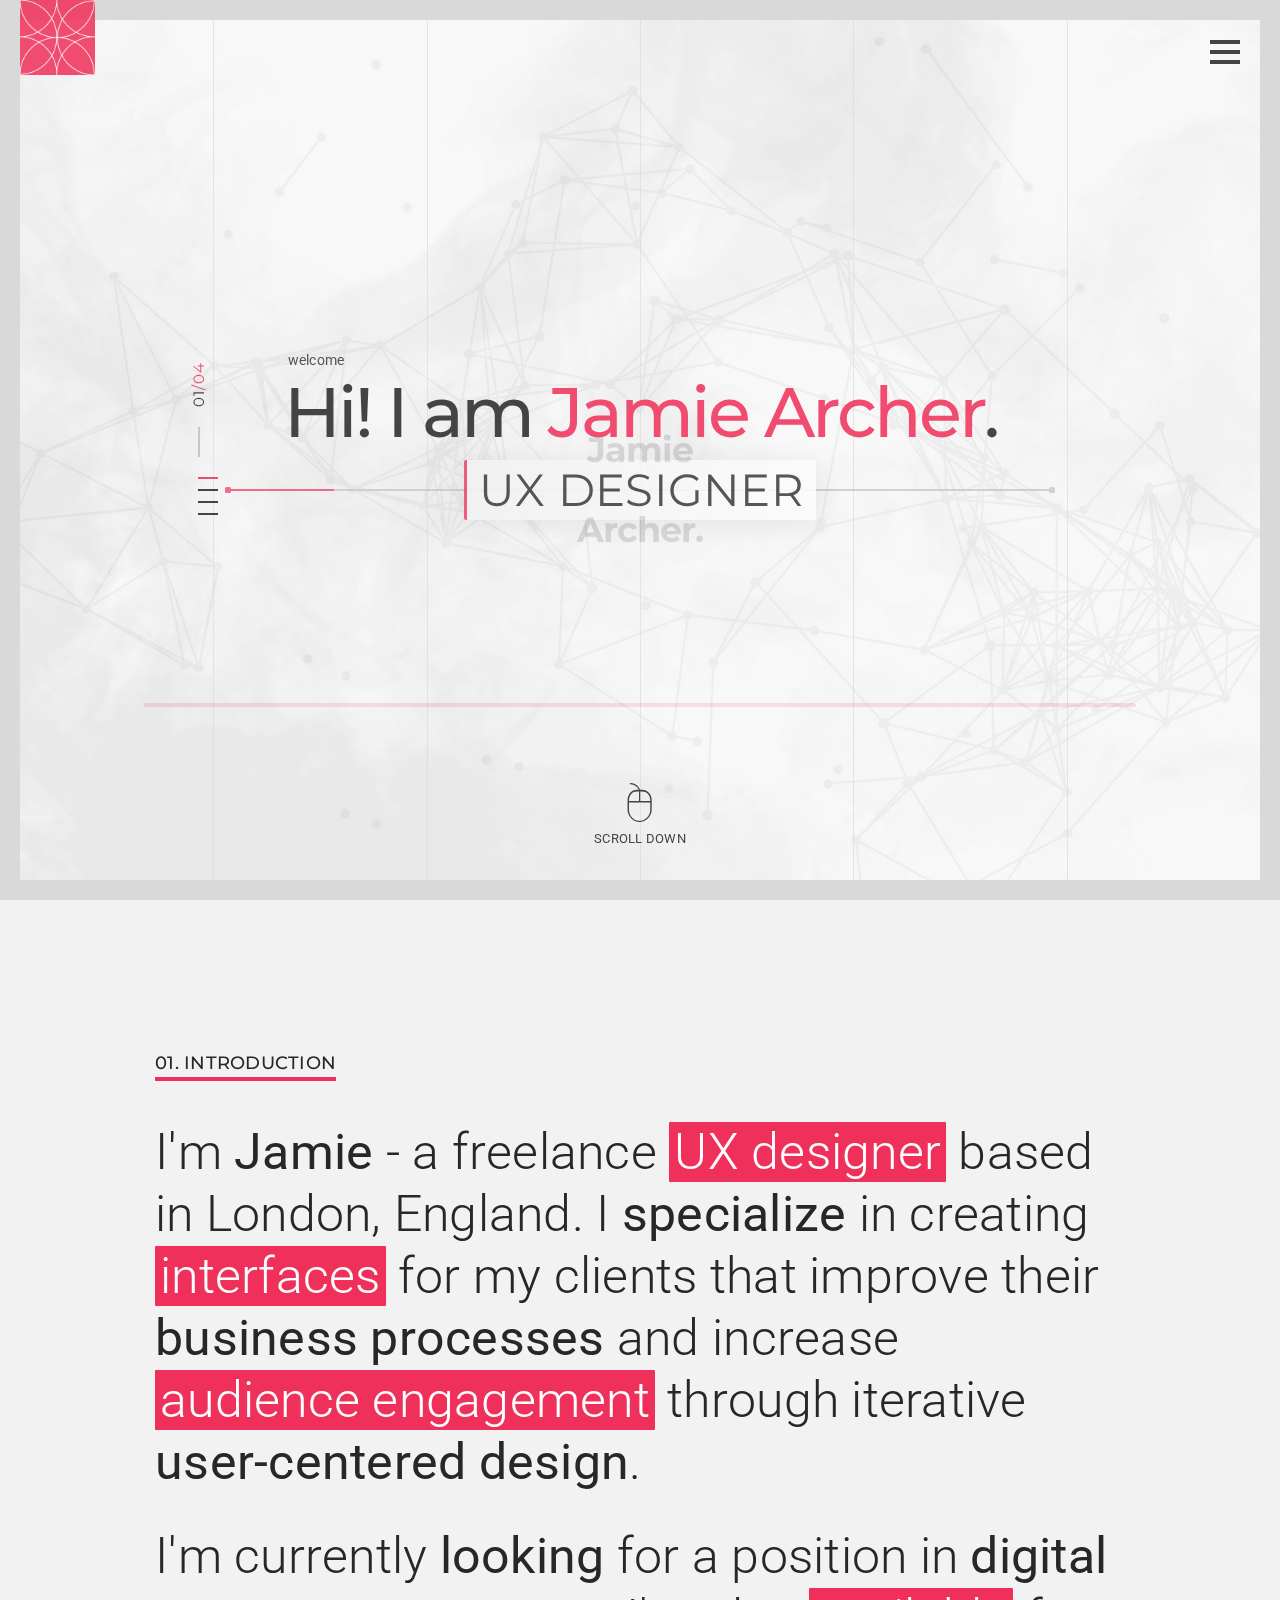
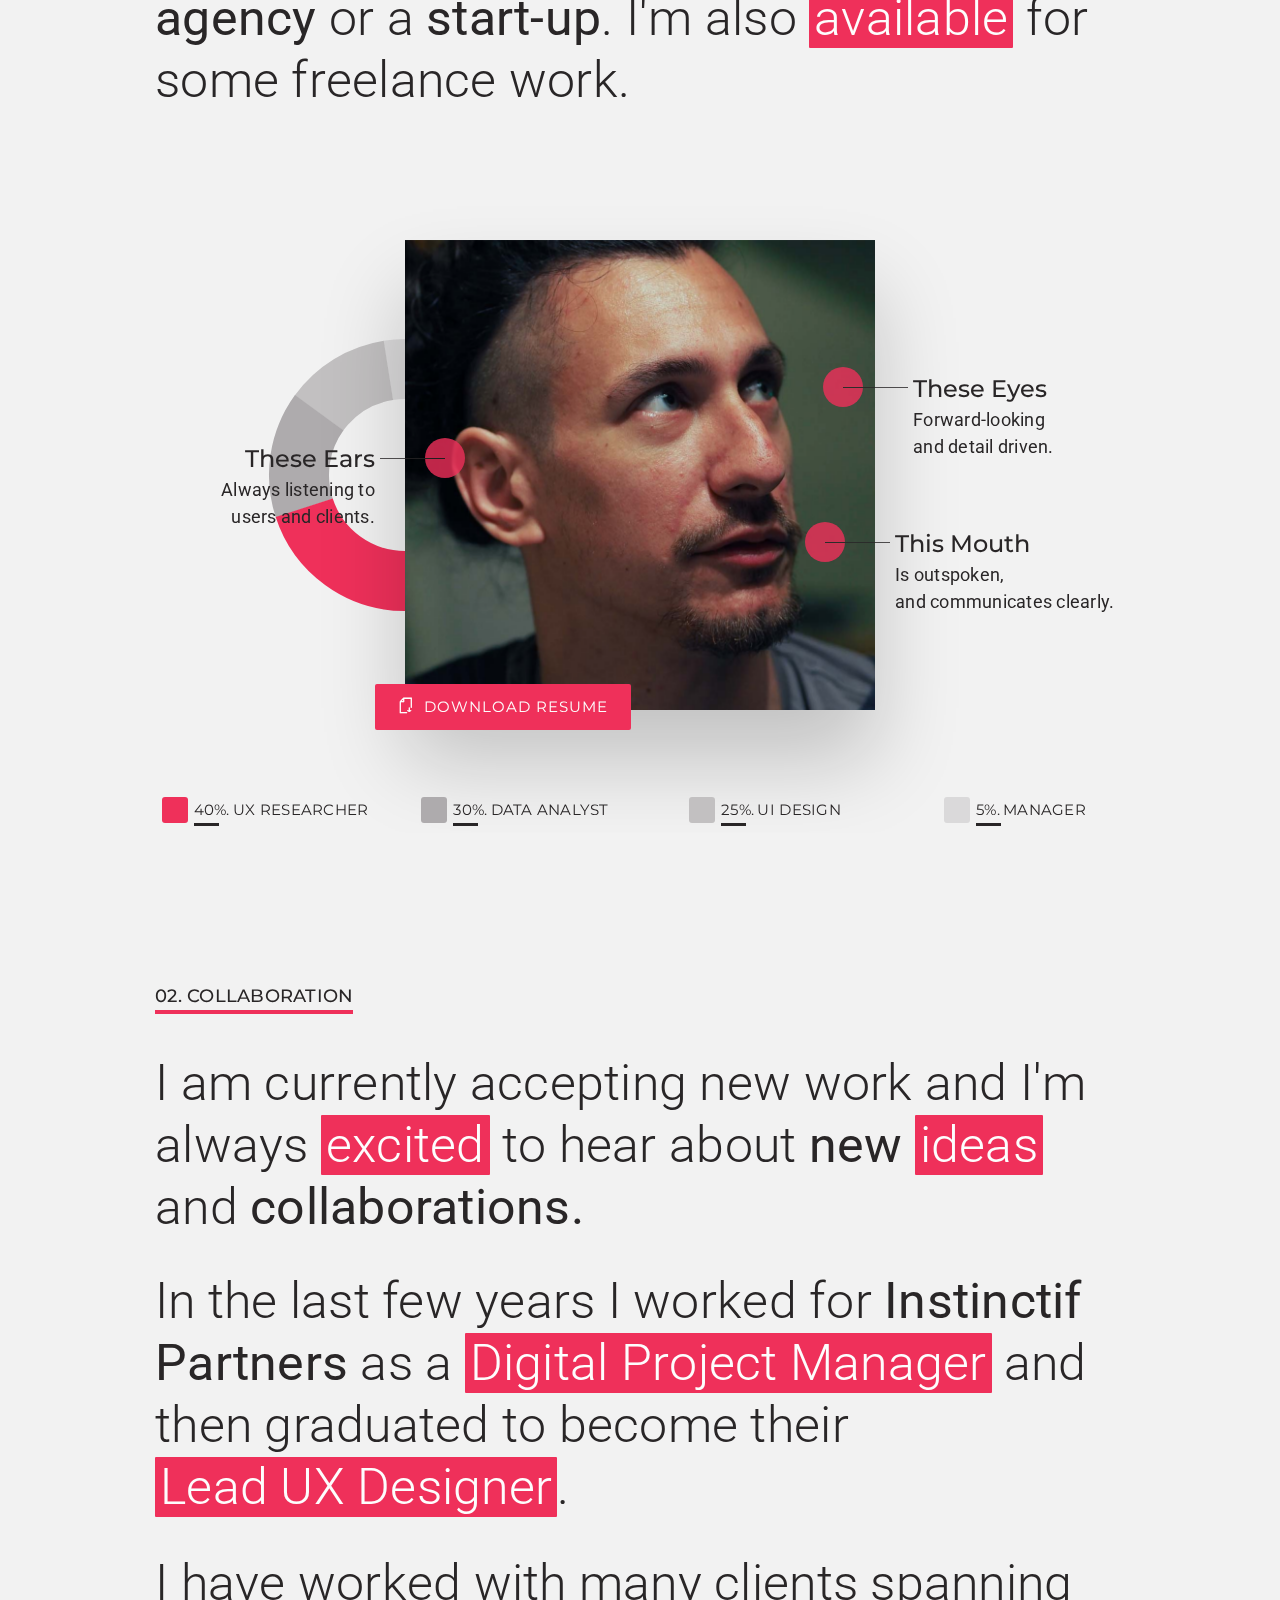
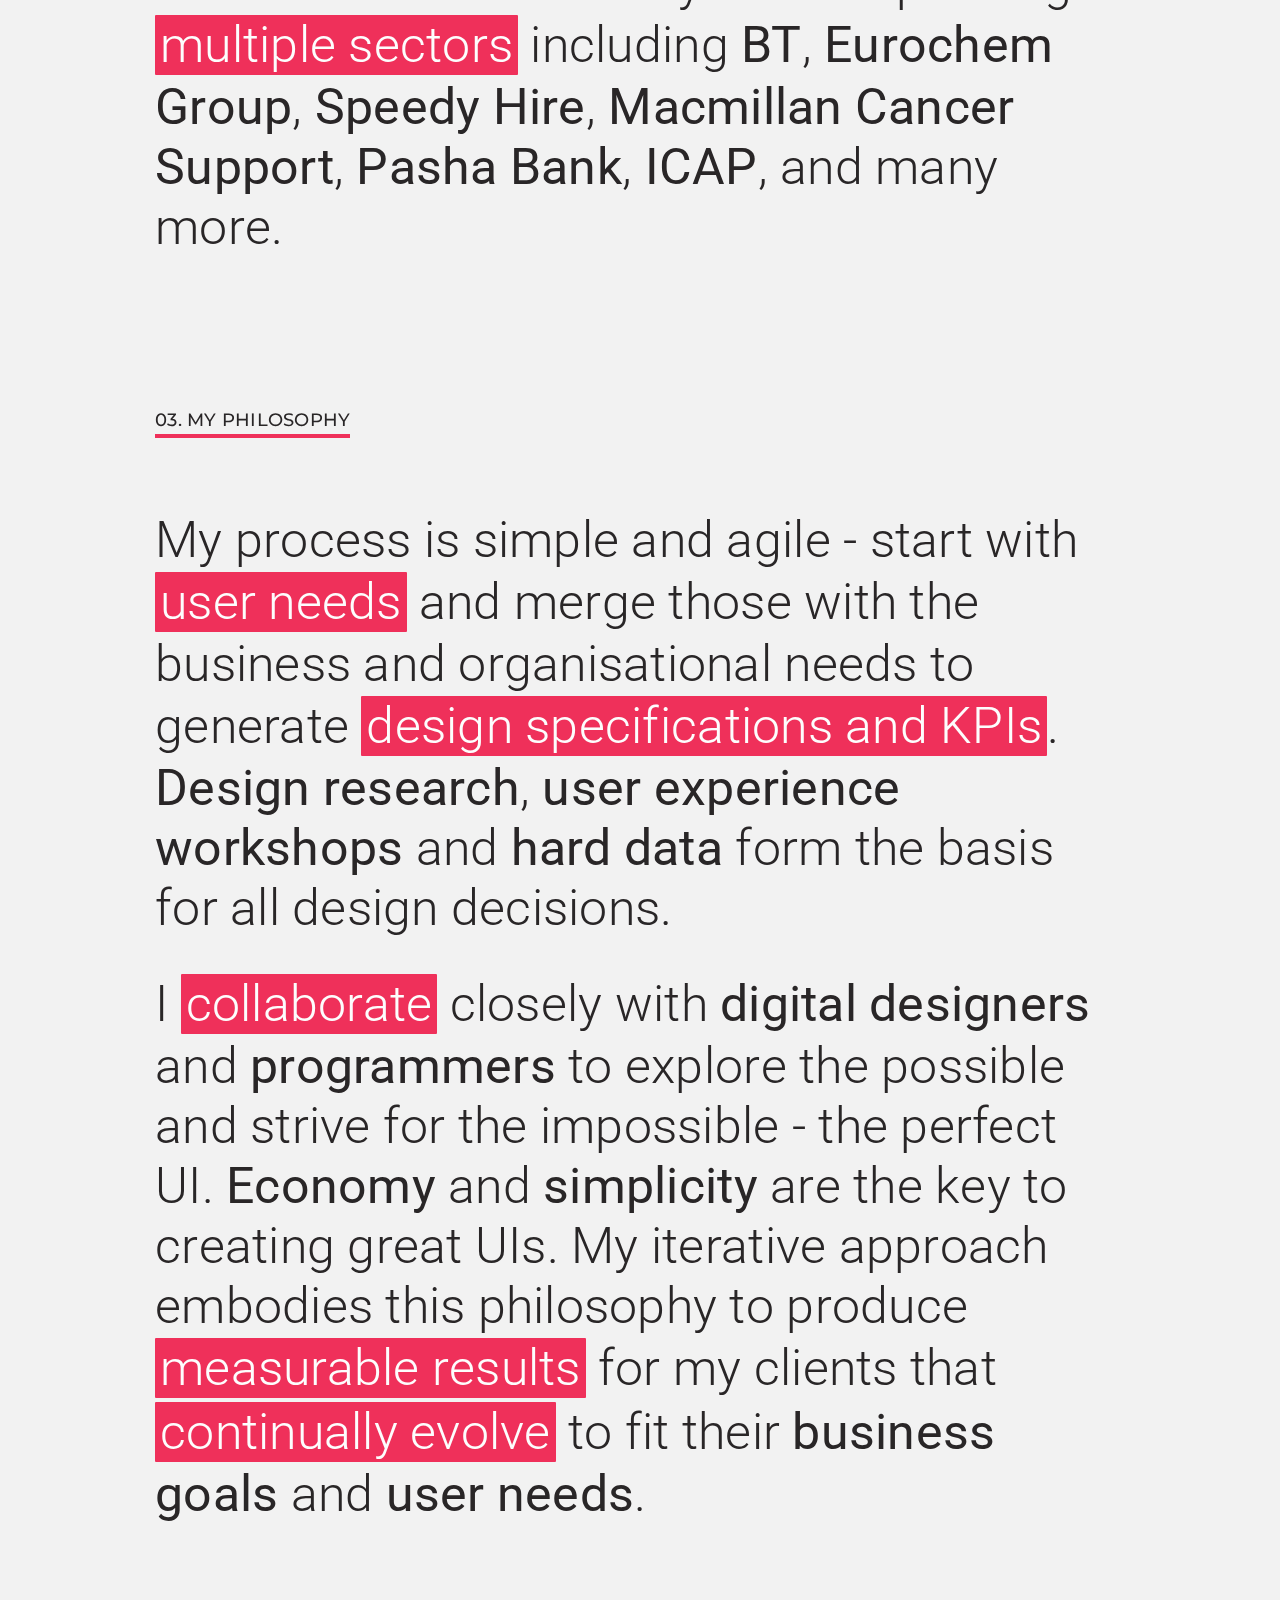
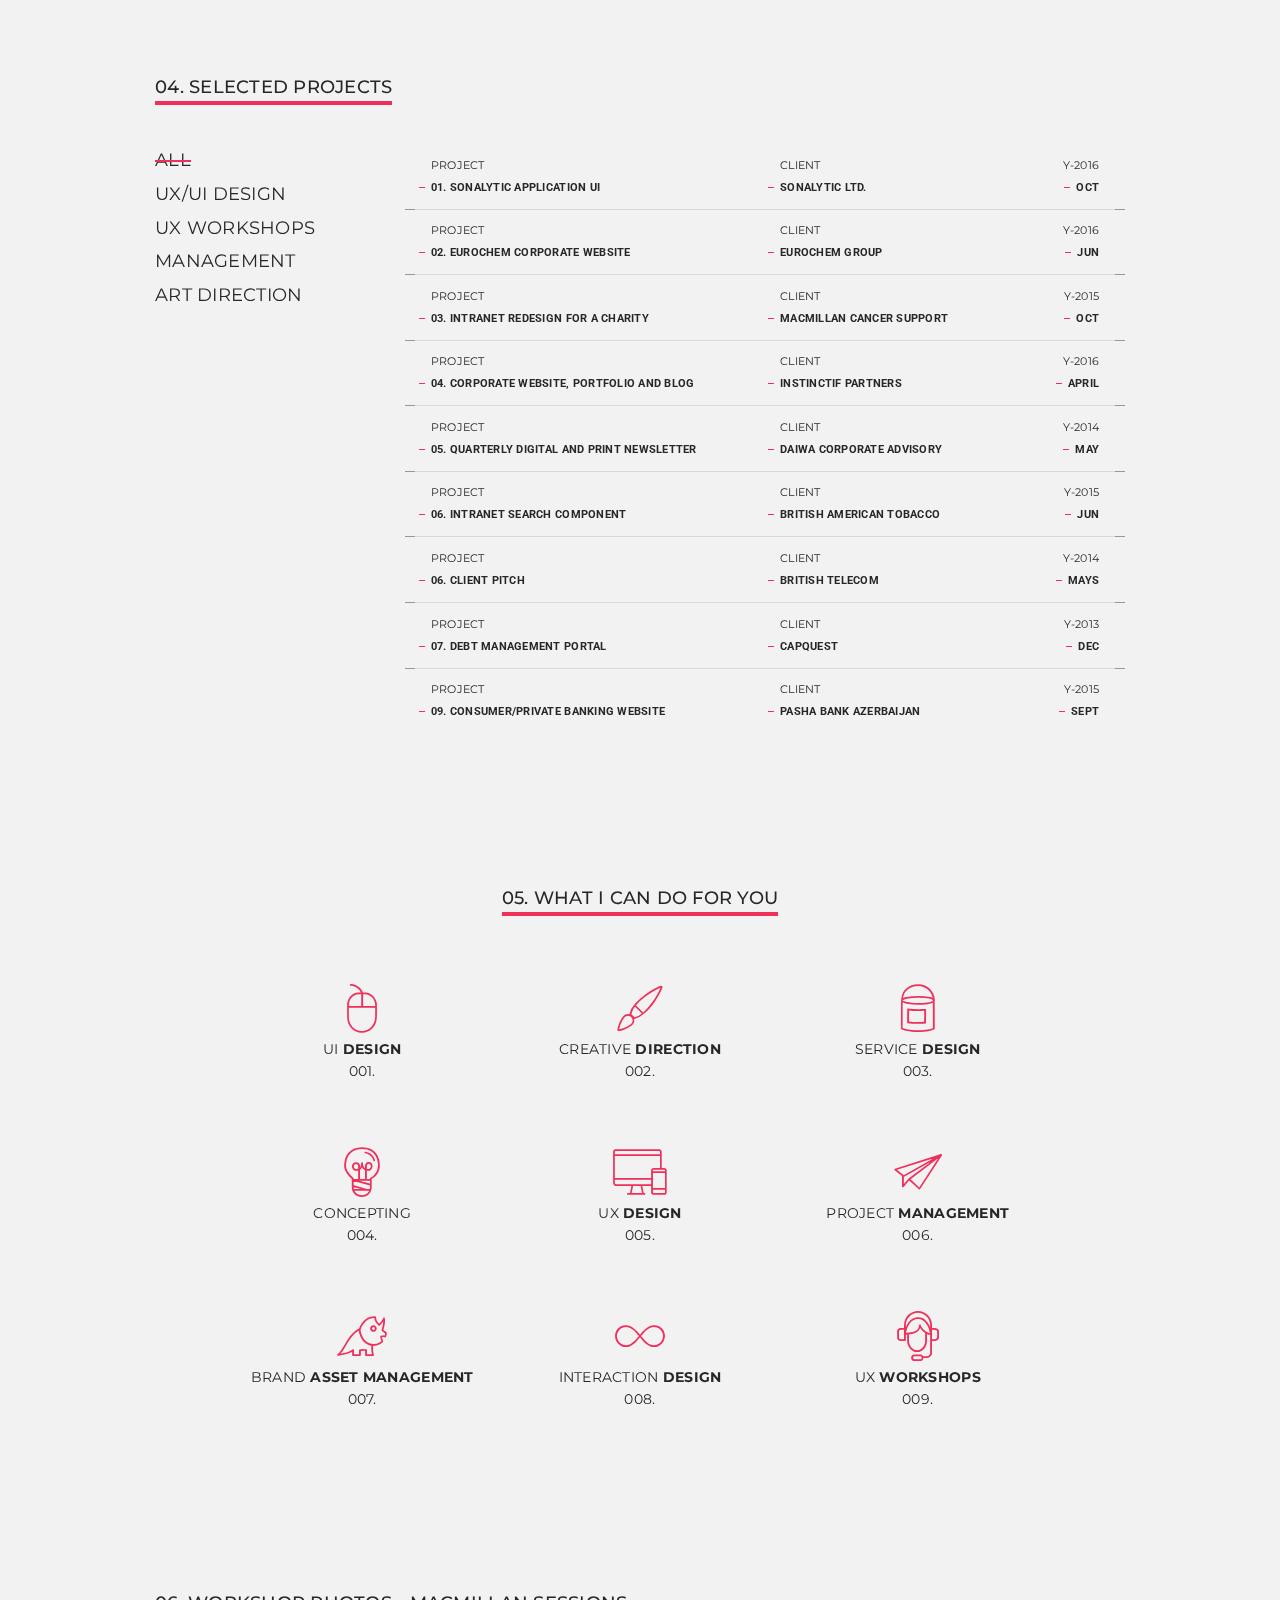
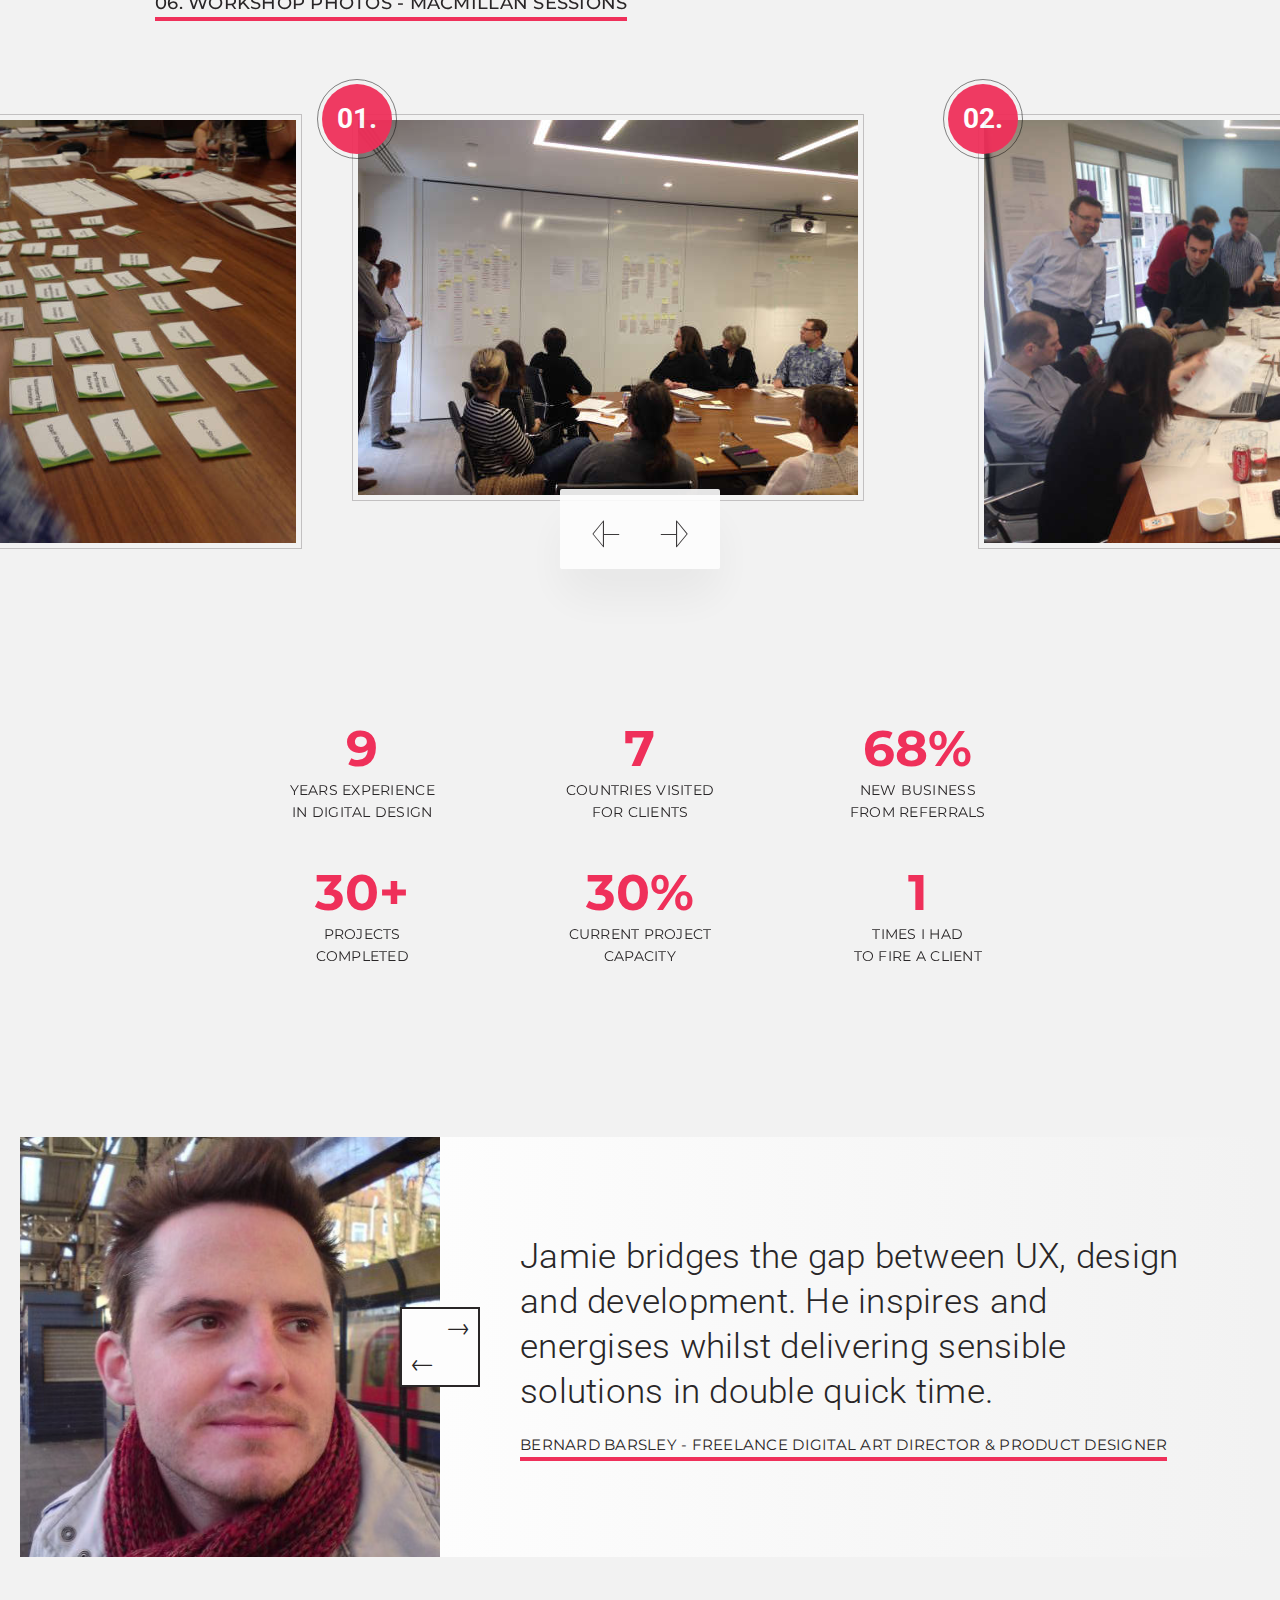
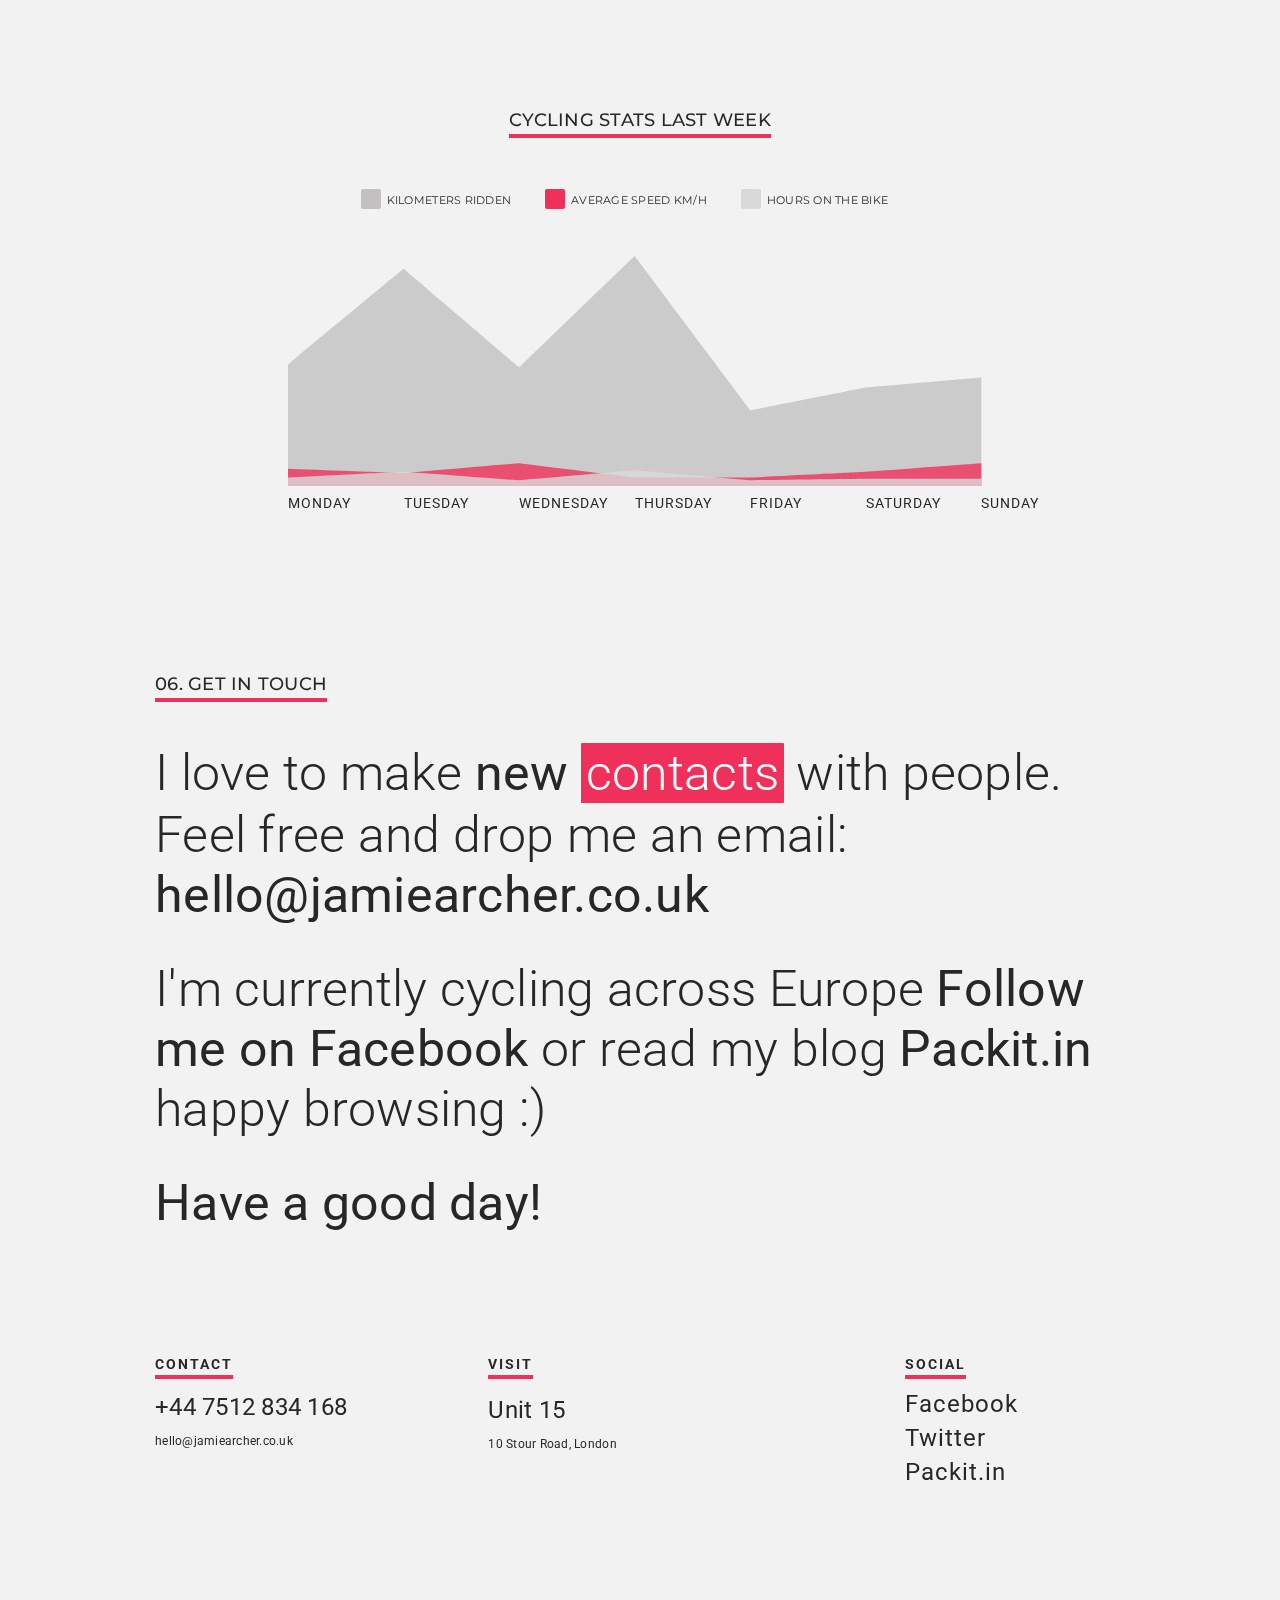
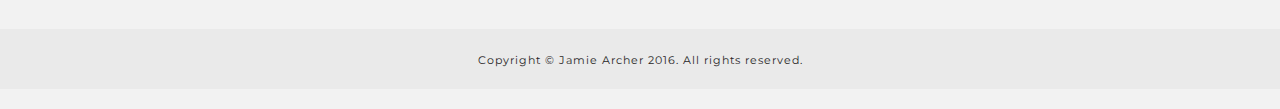
==== commit 809f1d70: "font size update to footer" ====
--- a/index.html
+++ b/index.html
@@ -895,7 +895,7 @@
                             <div class="item uxui-design ux-workshops"
                                 data-project-title="09. Pasha Bank - Consumer Banking Website Redesign"
                                 data-project-about="Ran internal workshops with the banking staff at Pasha Bank, based in Azerbaijan, to help them update their identity and create a more user friendly interface for their website. The online marketplace there is not as sophisticated so the website design was an incremental change with a technical platform that can be reused with further iterations of the design eventually leading to a fully responsive site. I created Wireframes and User flows to aid our team with designing visual assets. All development was undertaken internally by the client."
-                                data-project-img="assets/images/projects/09.jpg"
+                                data-project-img="assets/images/projects/09	.jpg"
                                 data-project-link="www.pashabank.az/">
 
                                 <span class="hover-bg"></span>
@@ -1613,7 +1613,8 @@
 
                         <ul class="list-unstyled letter-spacing-1 title-medium">
                             <li><a href="https://www.facebook.com/jamie.d.archer" target="_blank">Facebook</a></li>
-                            <li><a href="http;//twitter.com/apachesenzala" target="_blank">Twitter</a></li>
+                            <li></li>
+							<li><a href="http;//twitter.com/apachesenzala" target="_blank">Twitter</a></li>
                             <li><a href="https://packit.in" target="_blank">Packit.in</a></li>
                         </ul>
                     </div>
--- a/assets/css/styles.css
+++ b/assets/css/styles.css
@@ -3177,4 +3177,8 @@
   .footer .copyright {
     bottom: 20px;
   }
+}
+
+.footer-column li:nth-child(2) {
+    font-size: 12px;
 }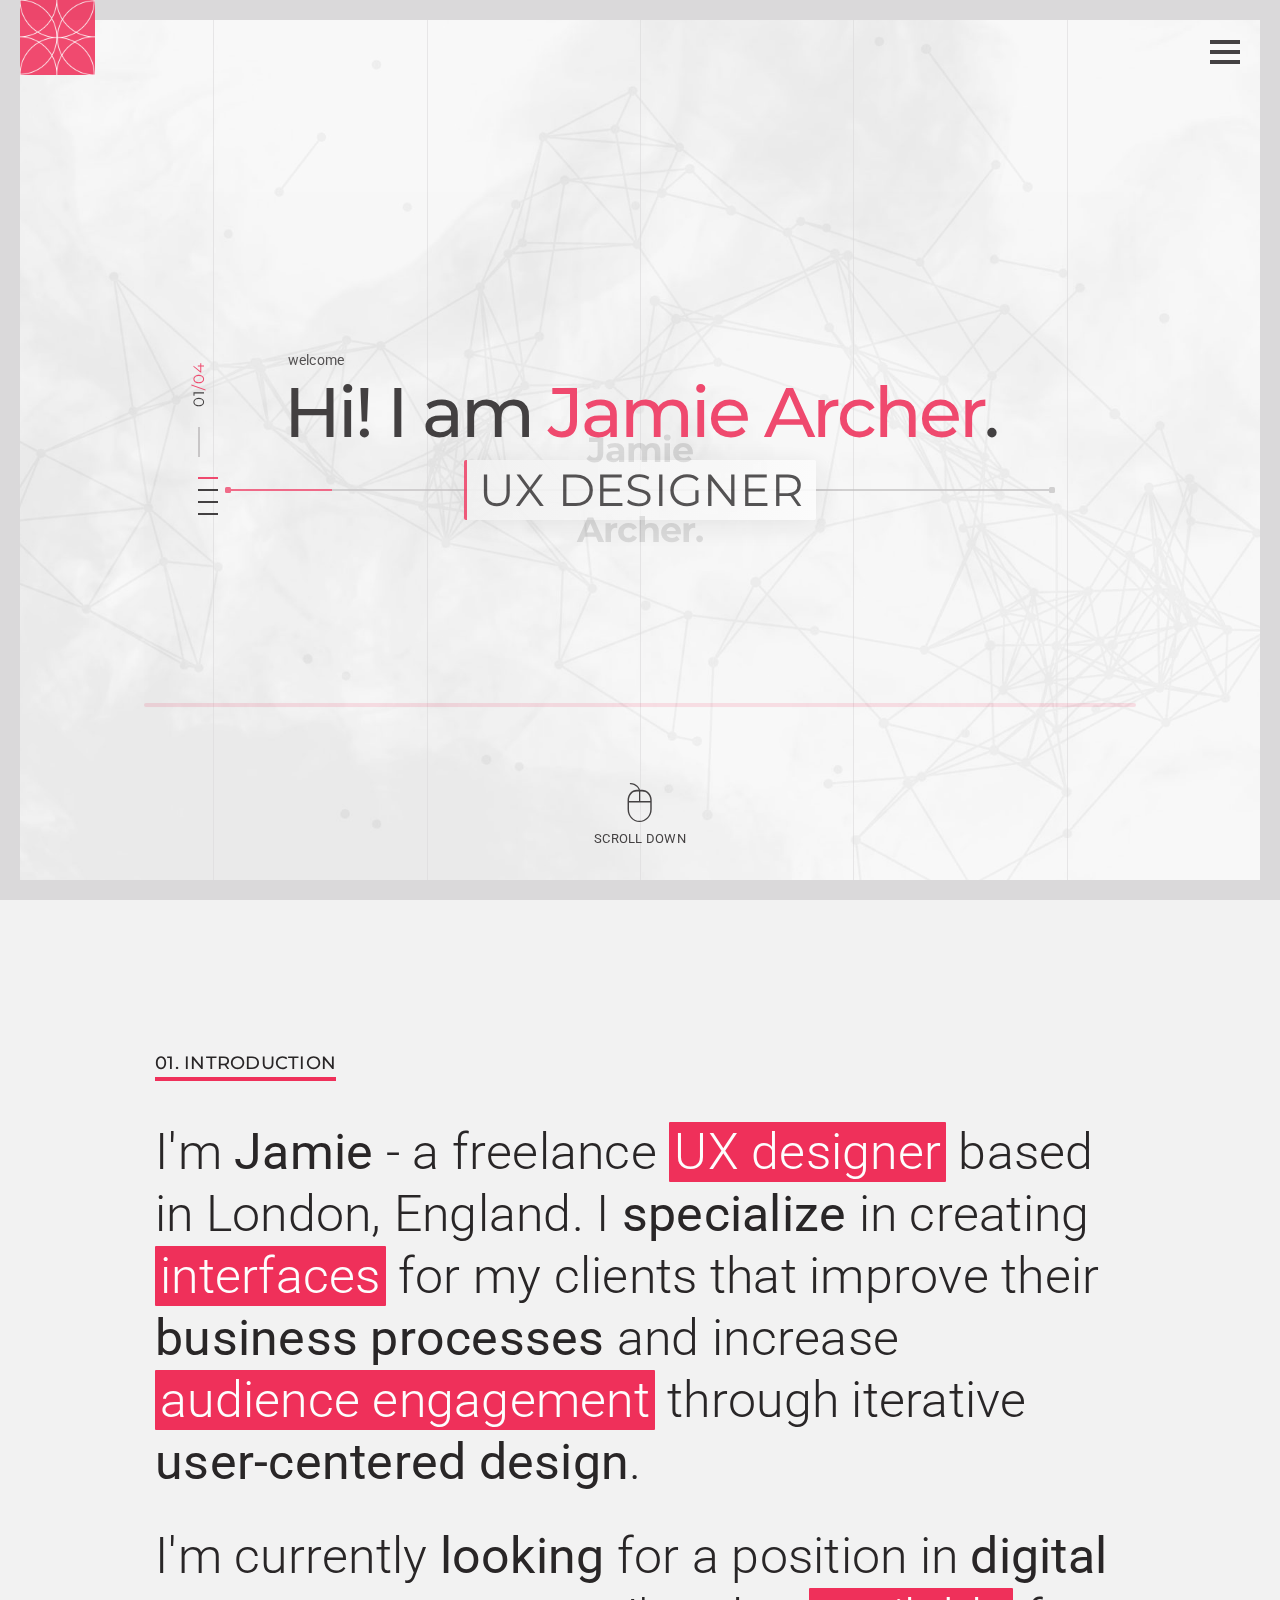
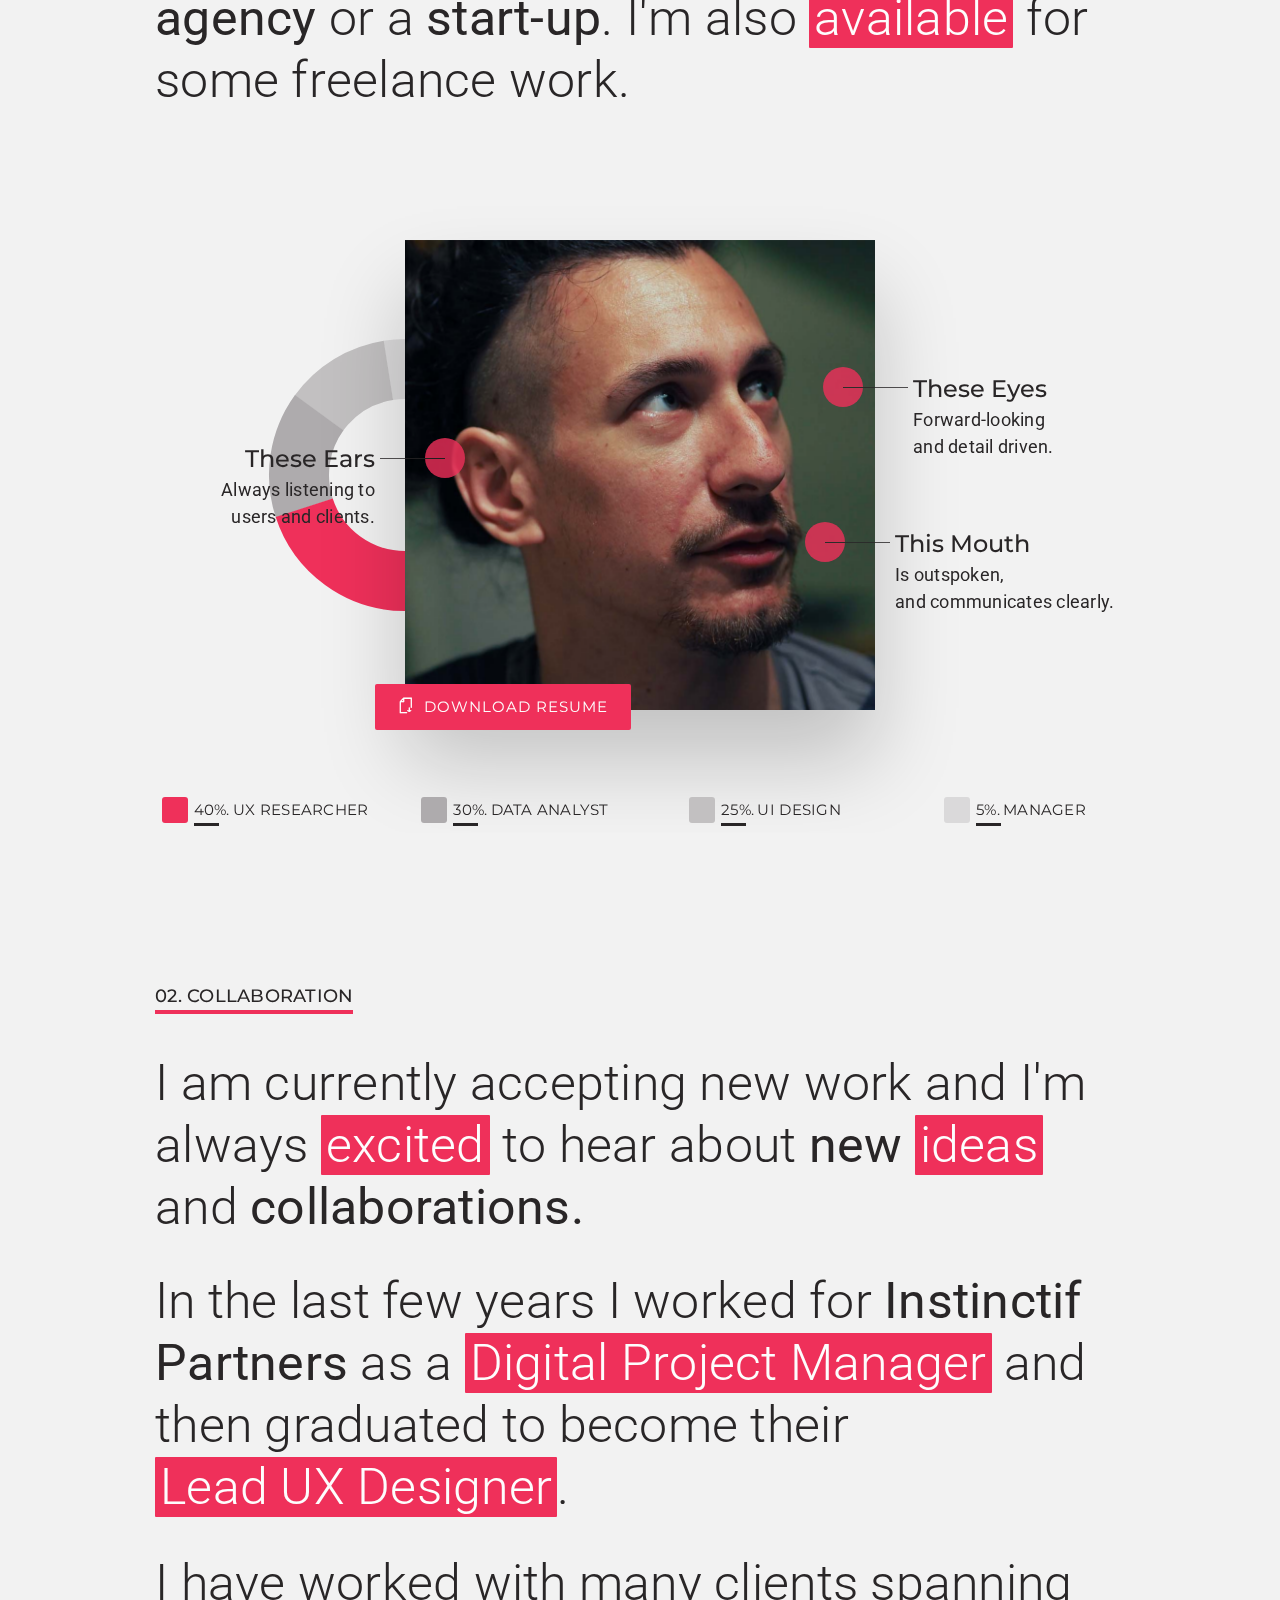
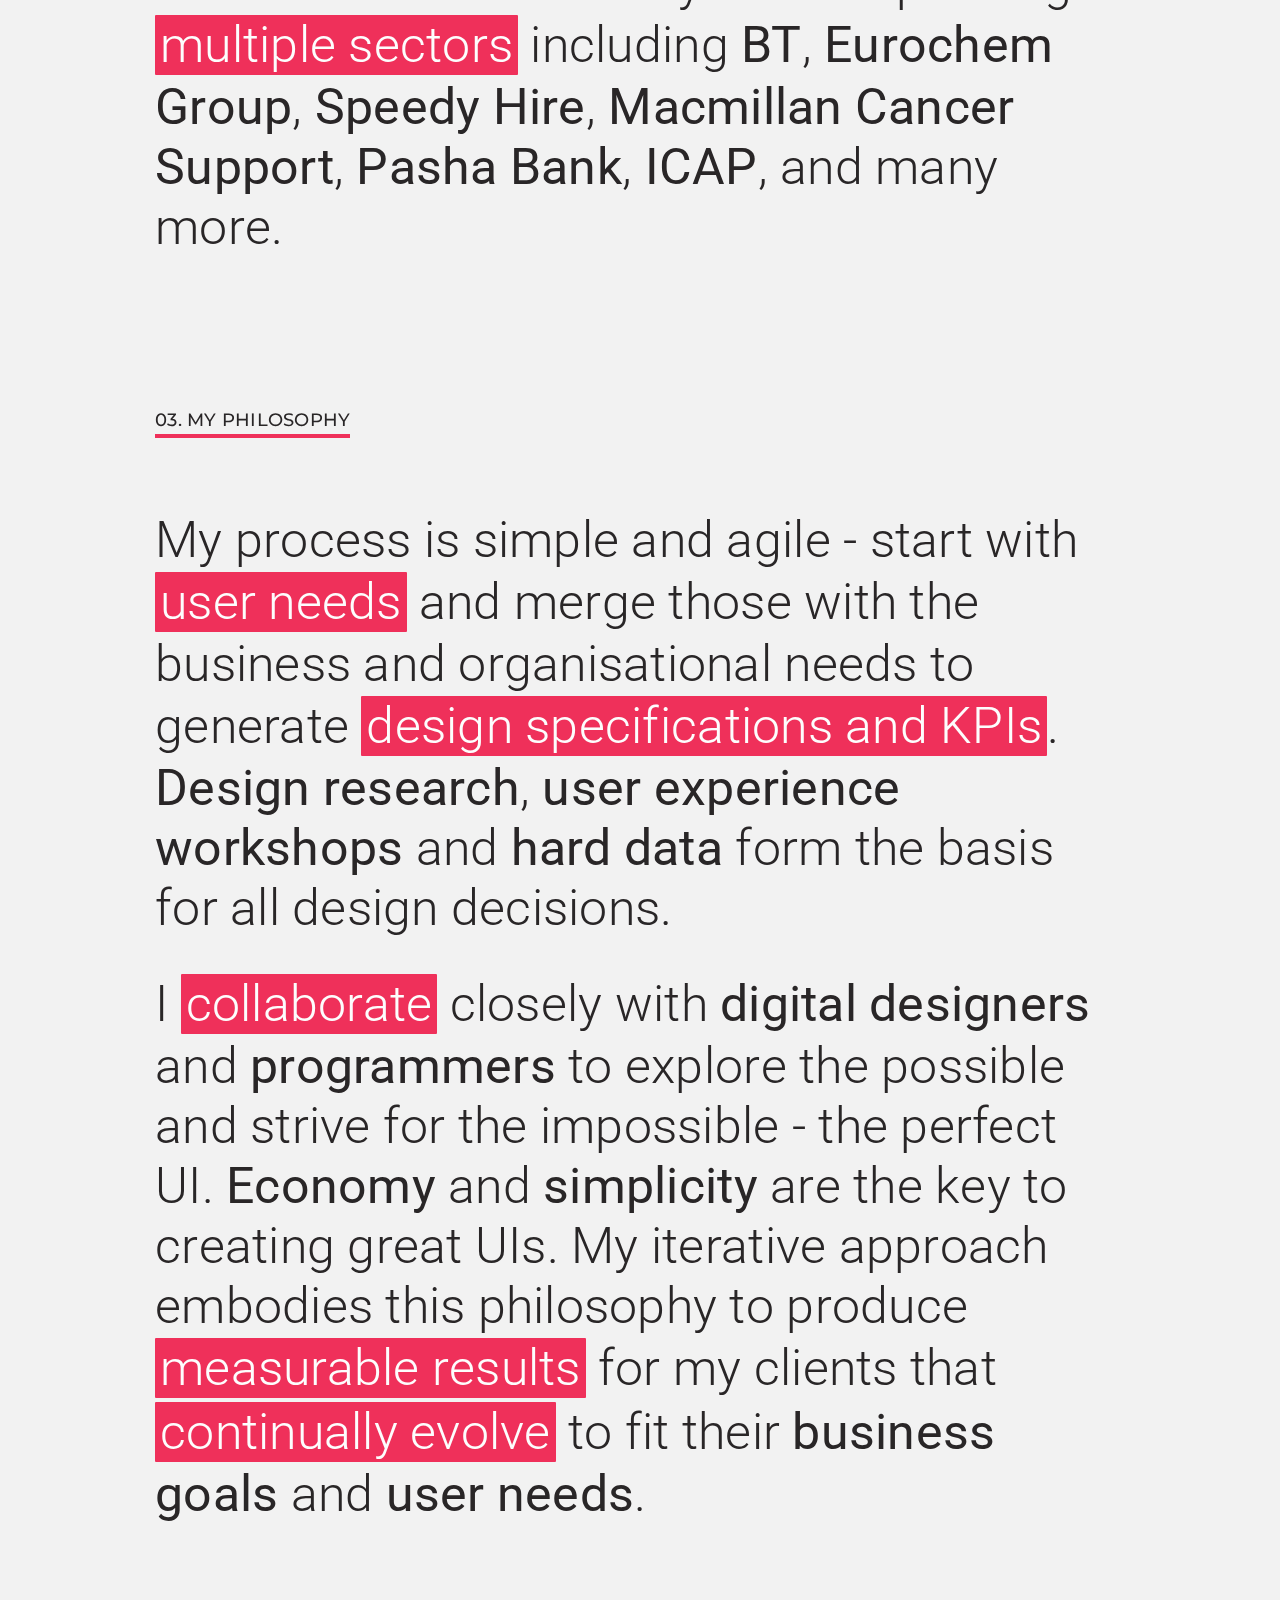
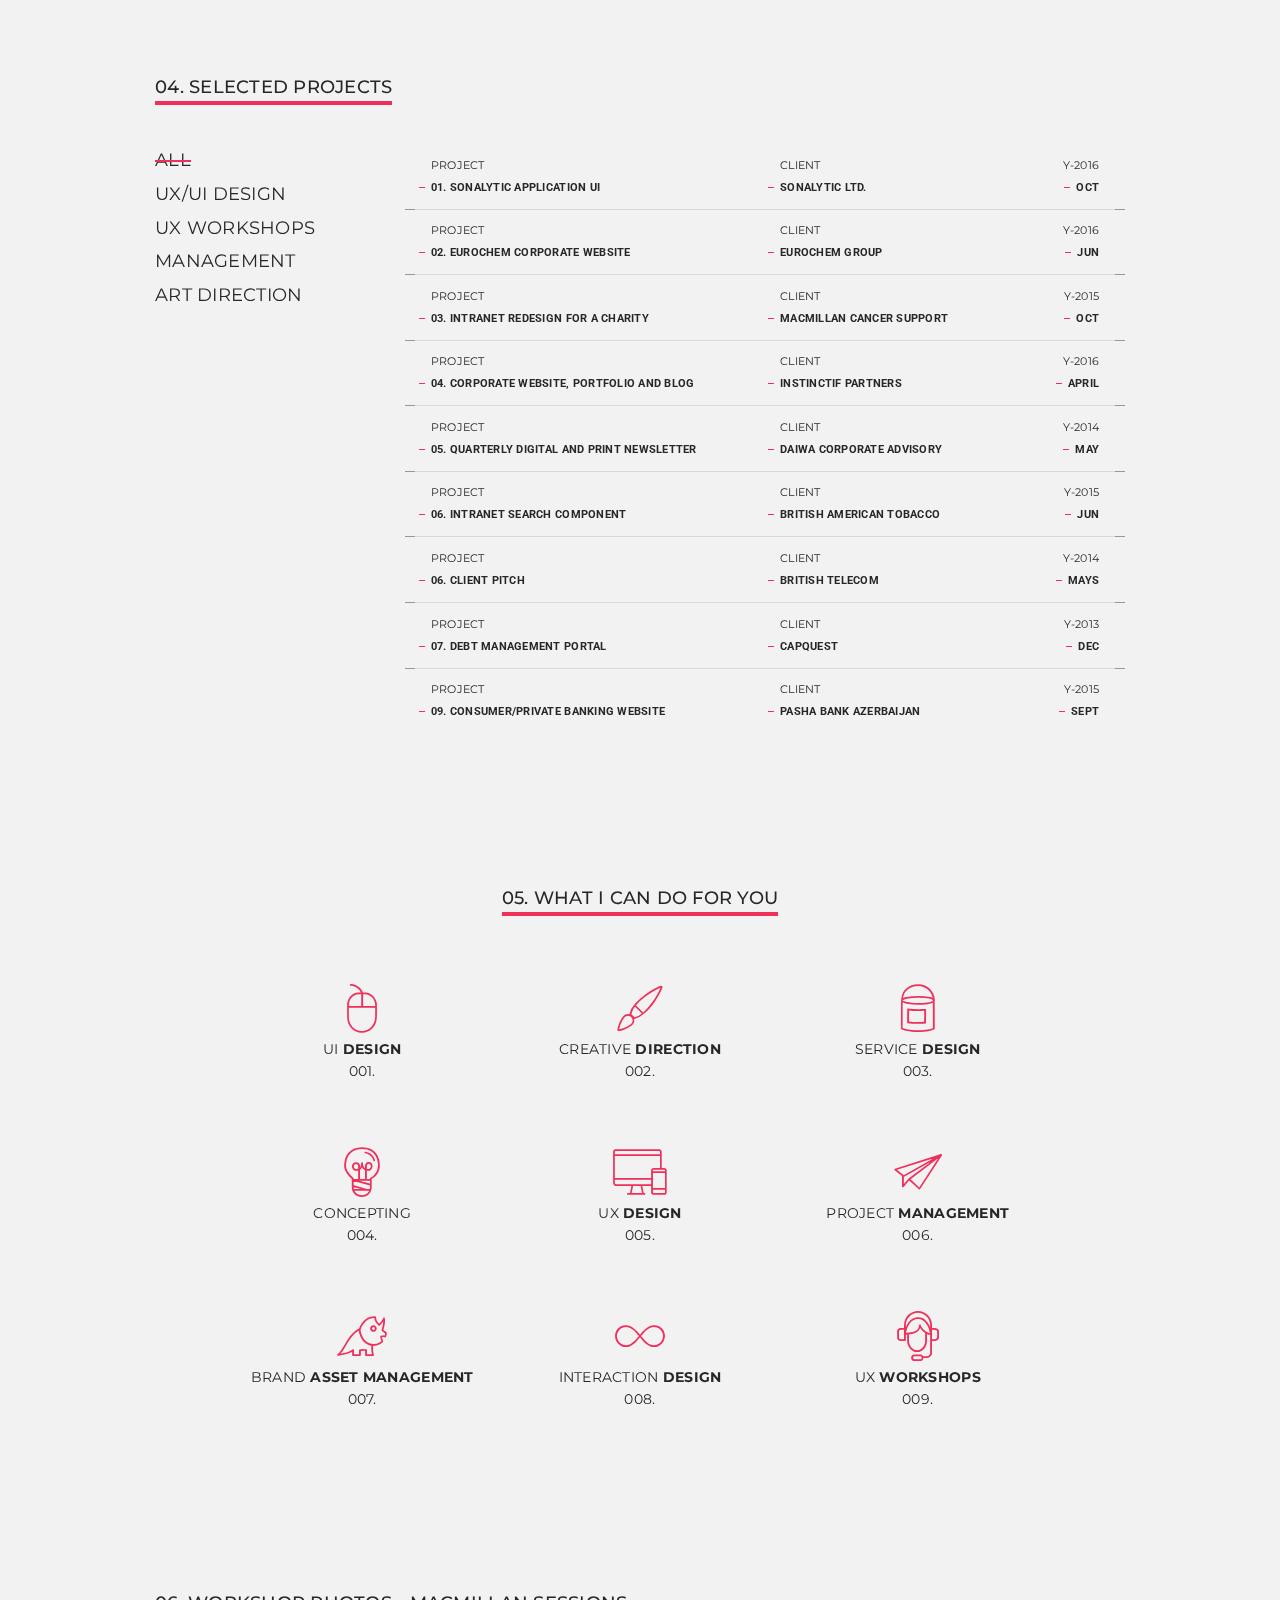
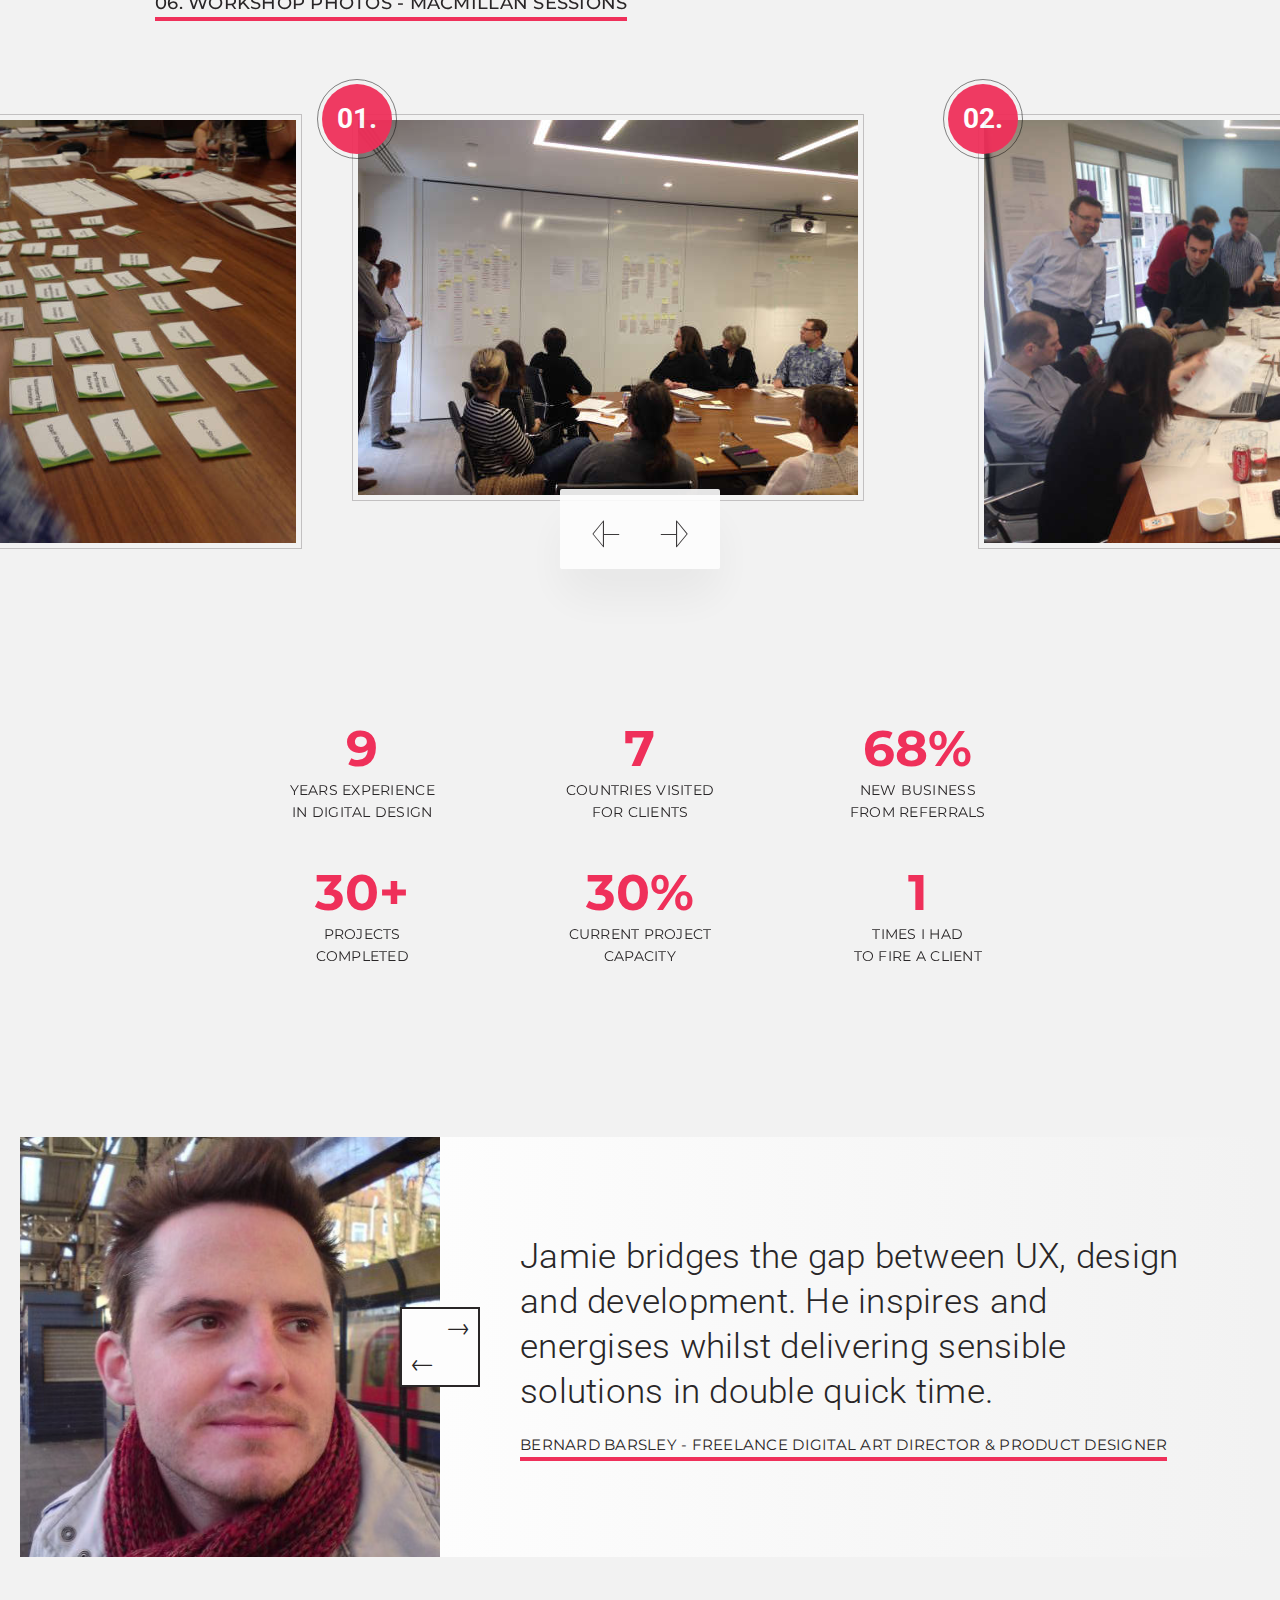
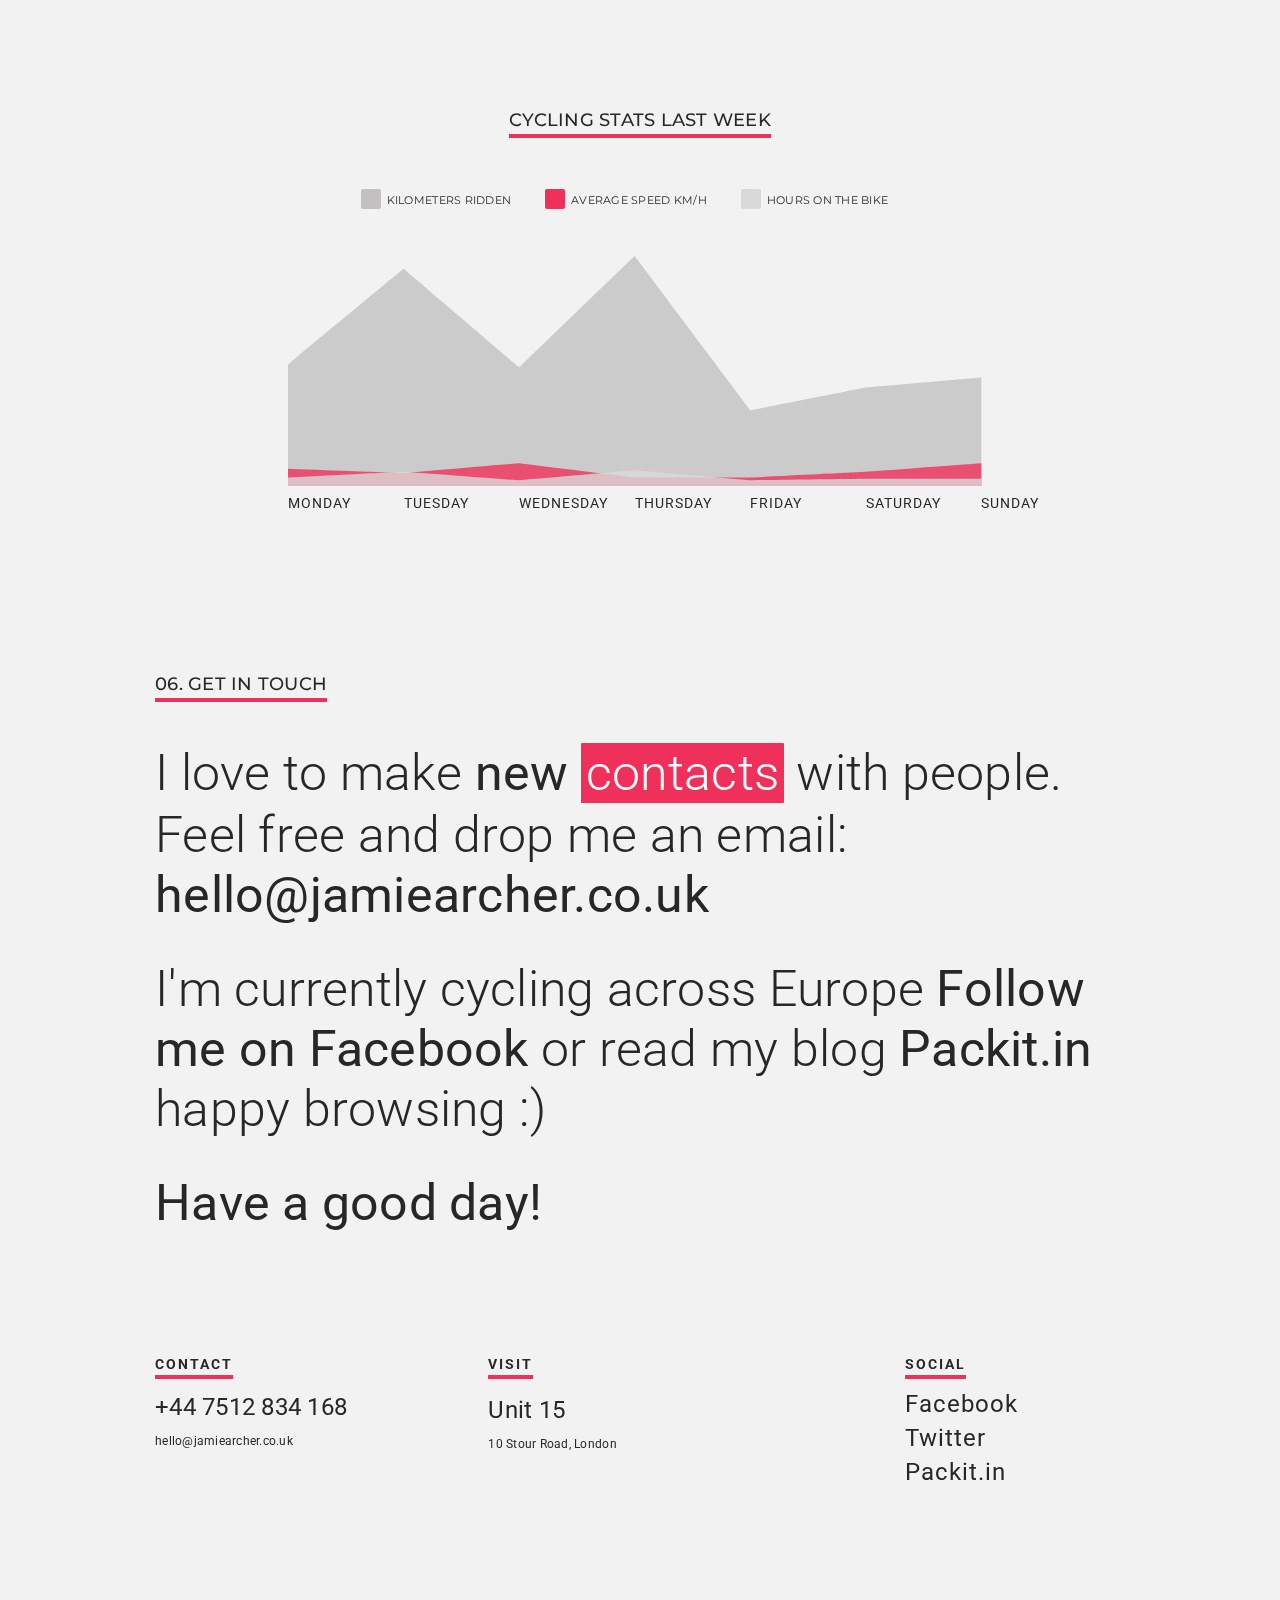
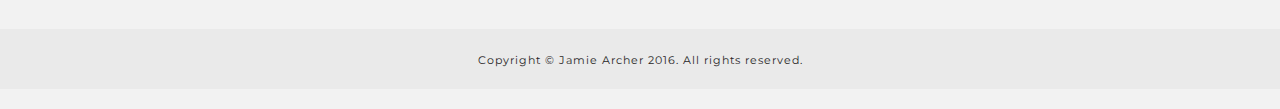
==== commit ecc8d078: "minor updates menu and copyright" ====
--- a/index.html
+++ b/index.html
@@ -121,7 +121,7 @@
                     </li>
 					
                     <li class="page-scroll">
-                        <a href="#process">My Philosophy</a>
+                        <a href="#philosophy">My Philosophy</a>
                     </li>
 
                     <li class="page-scroll">
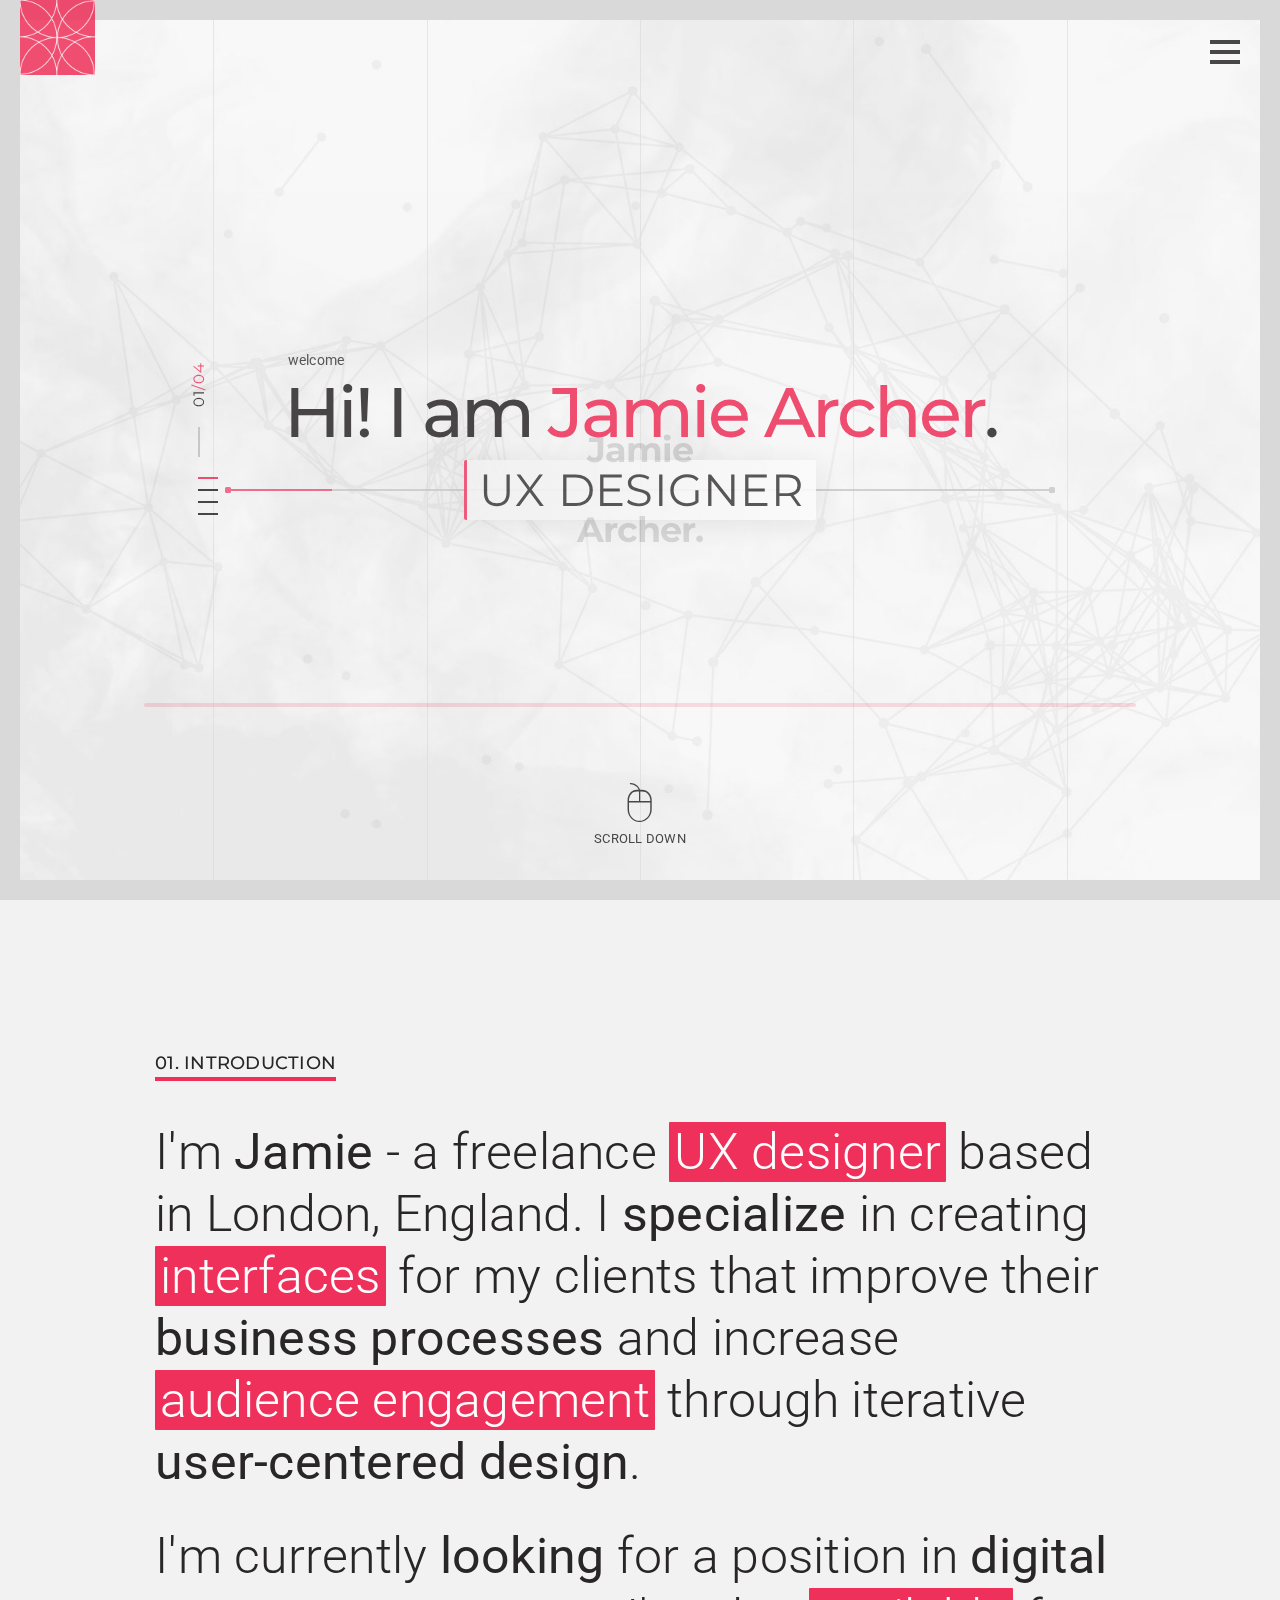
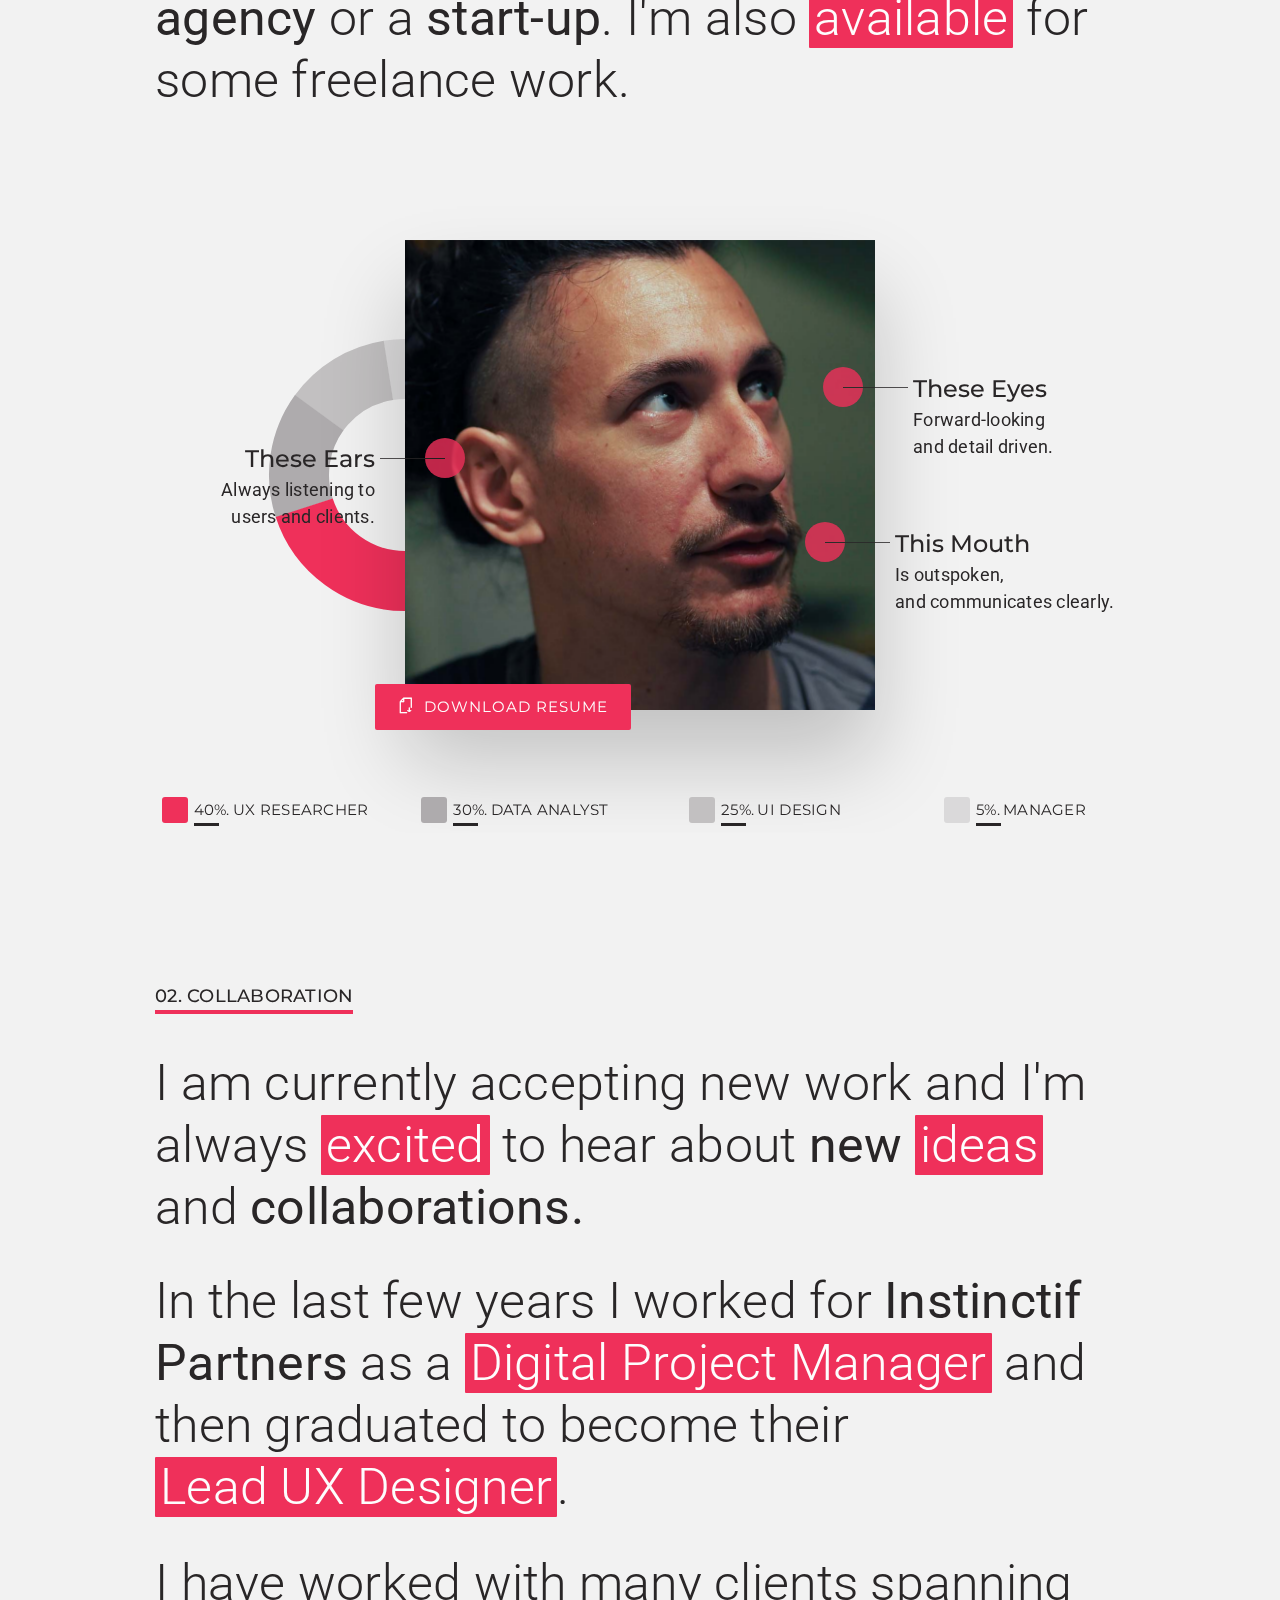
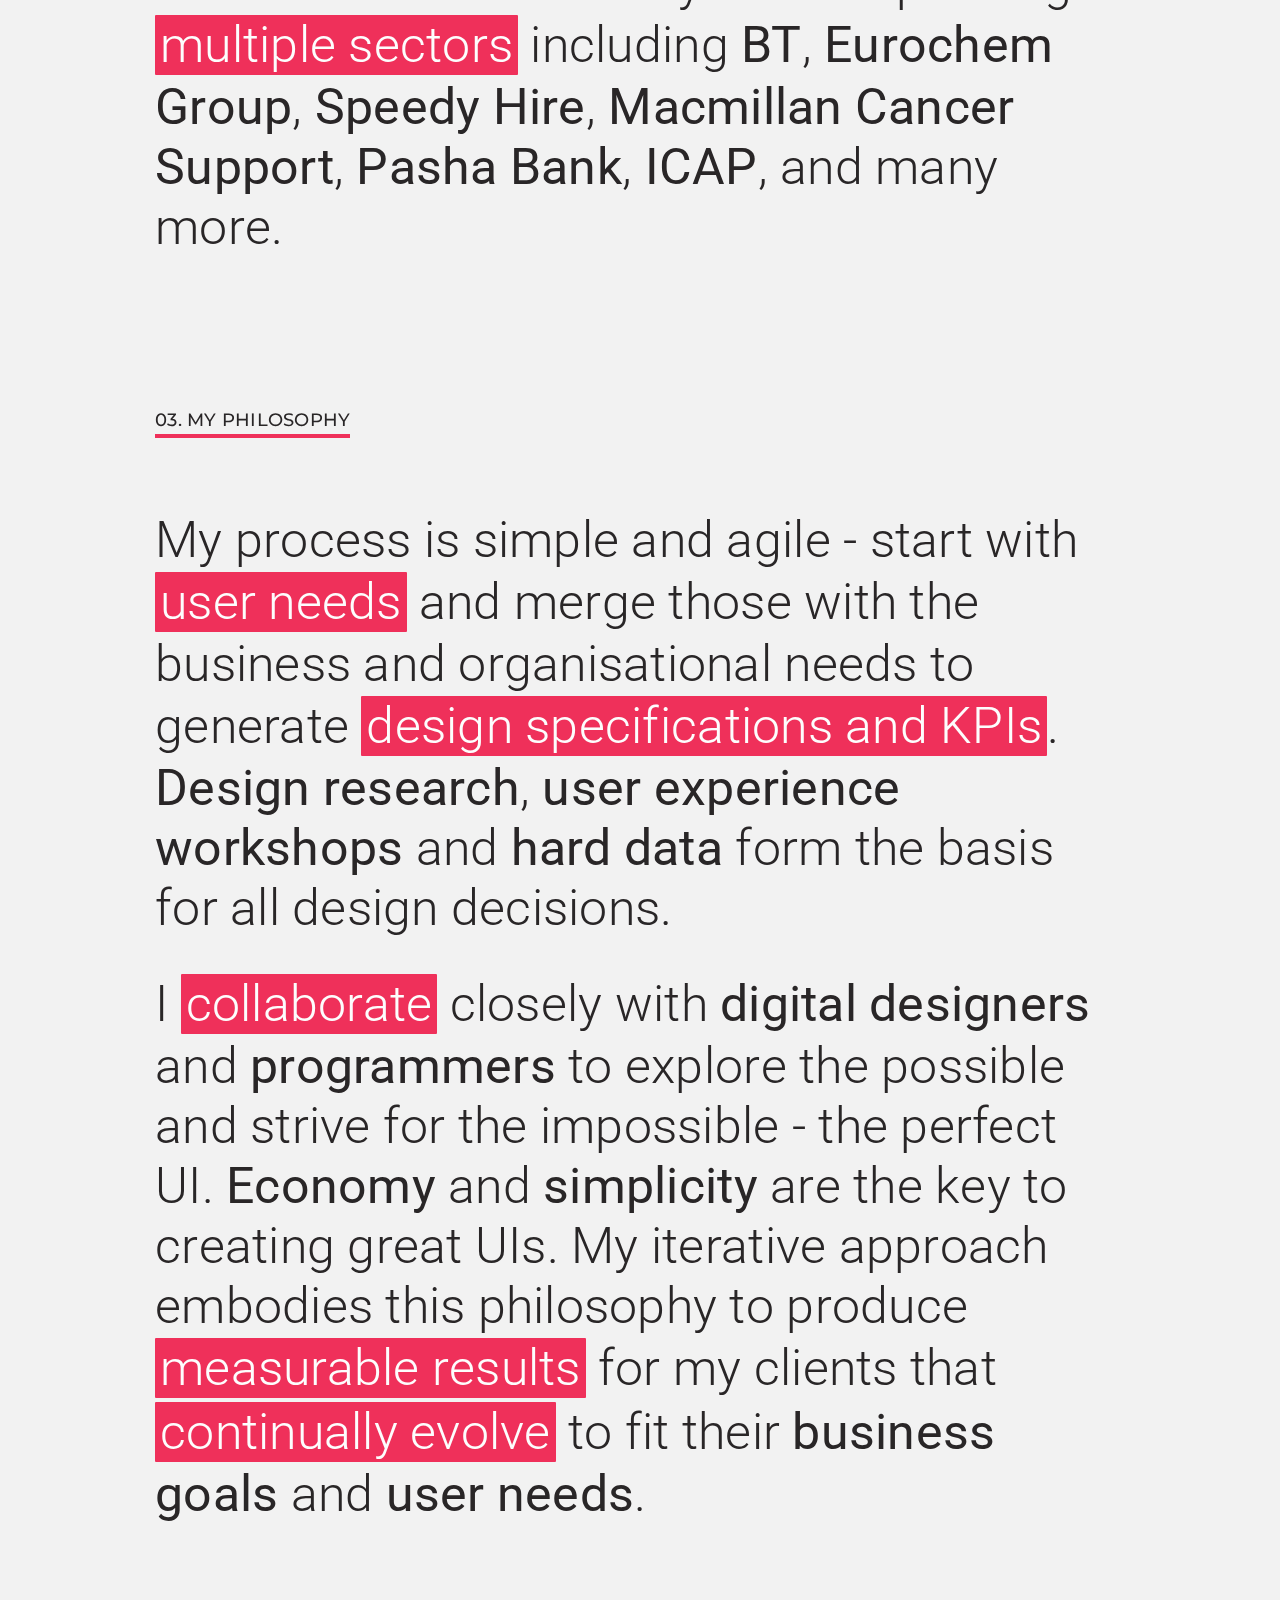
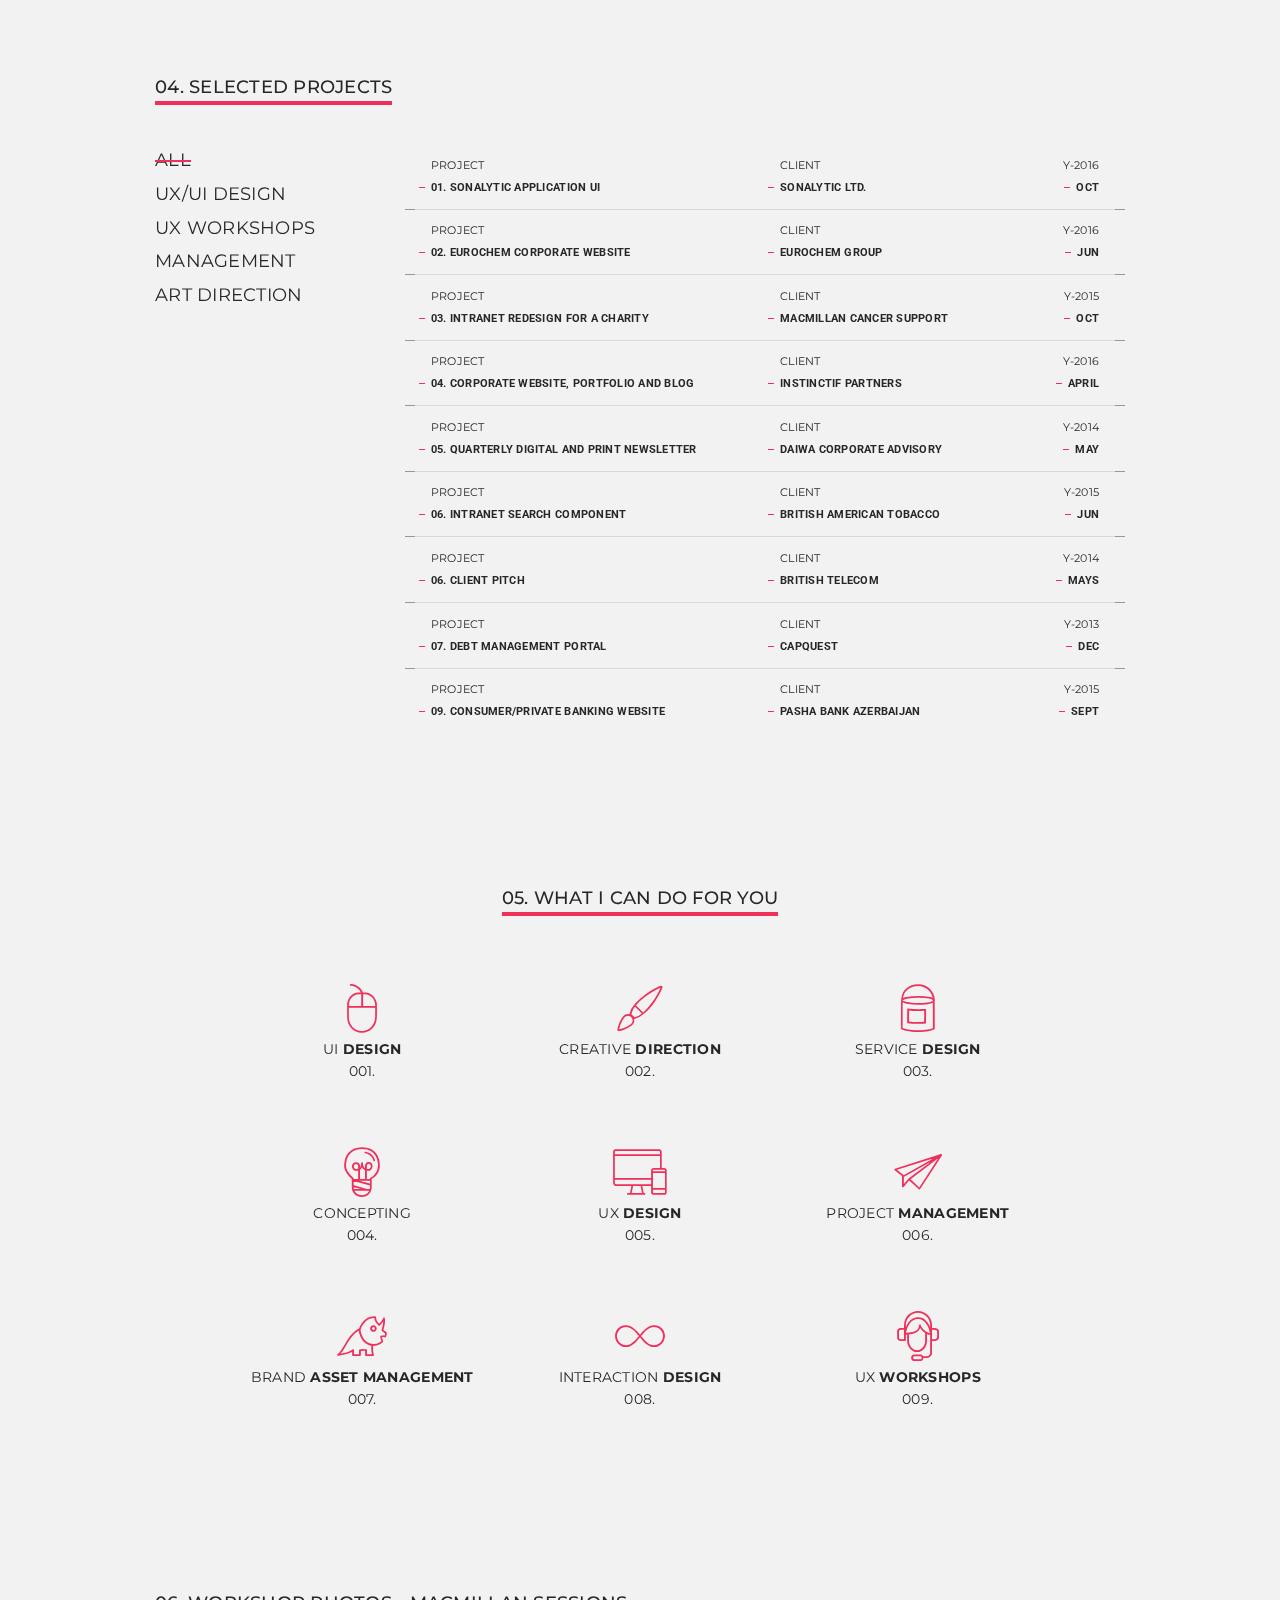
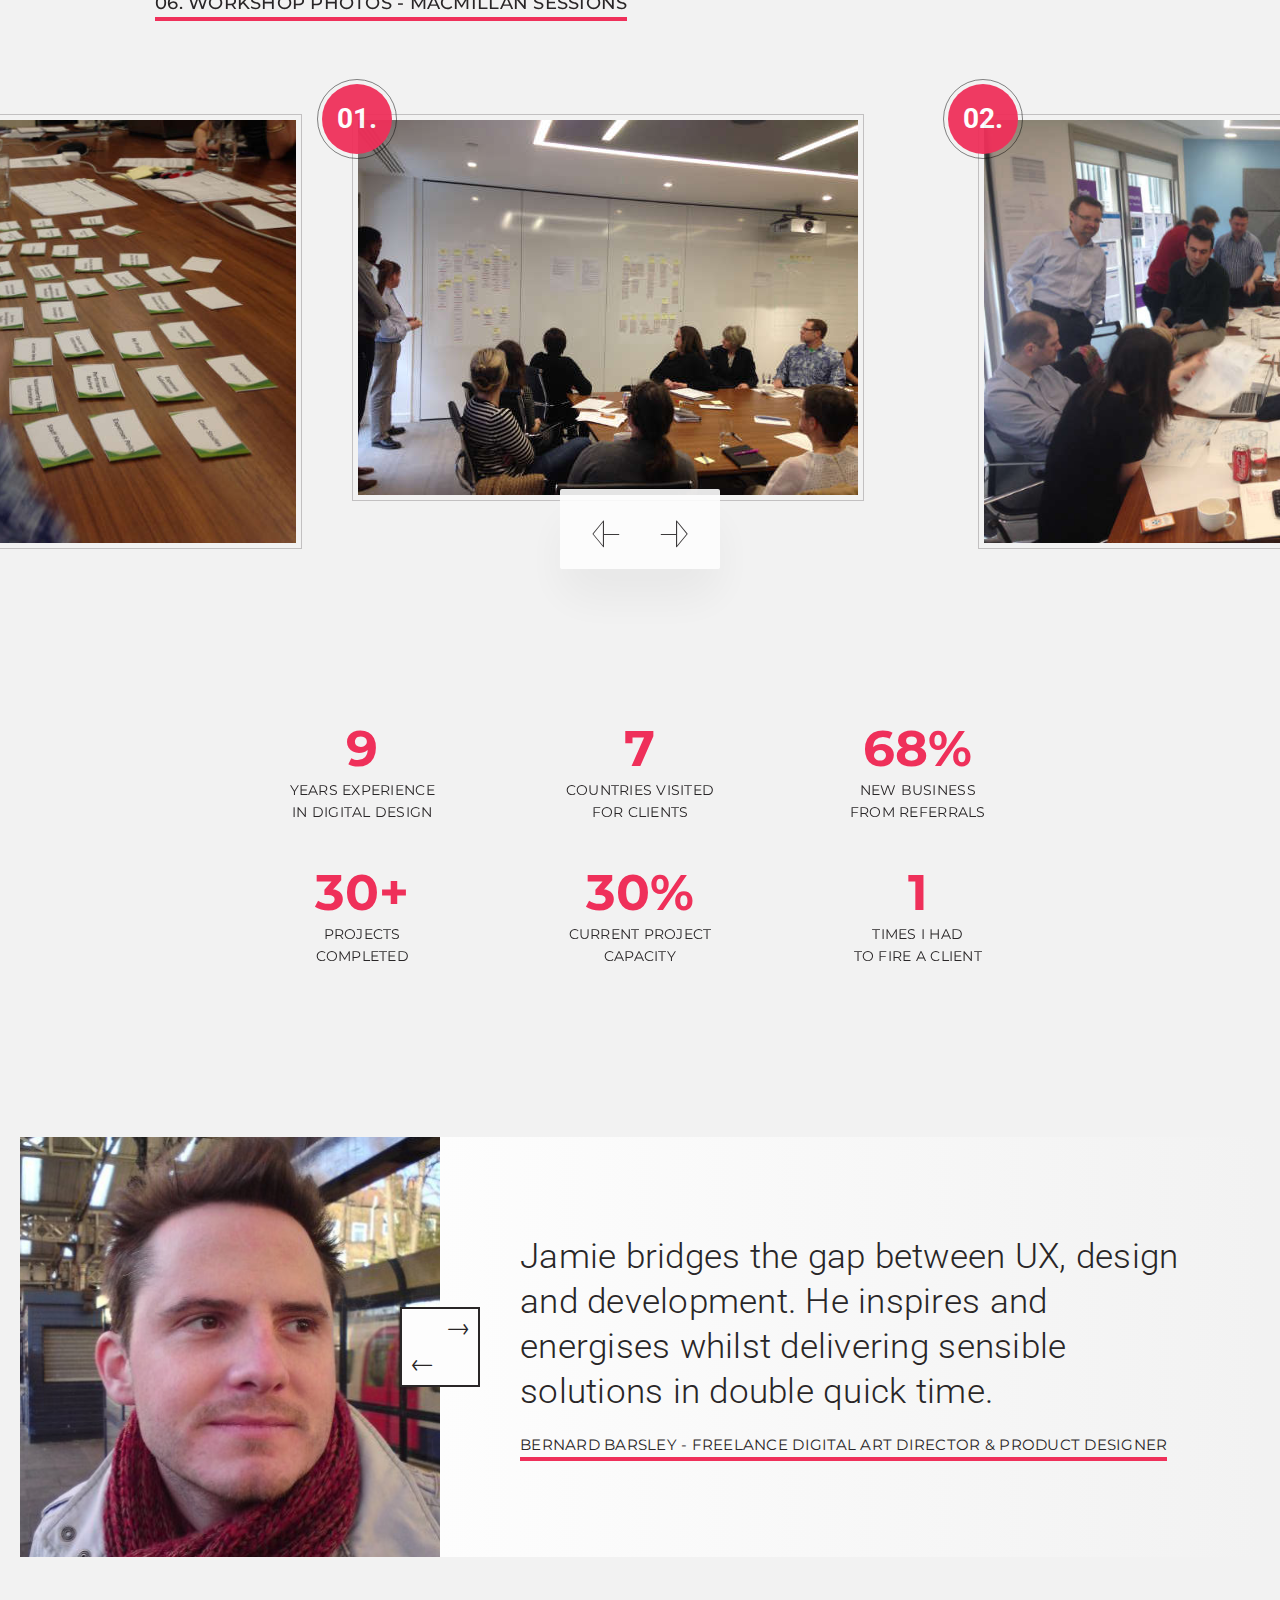
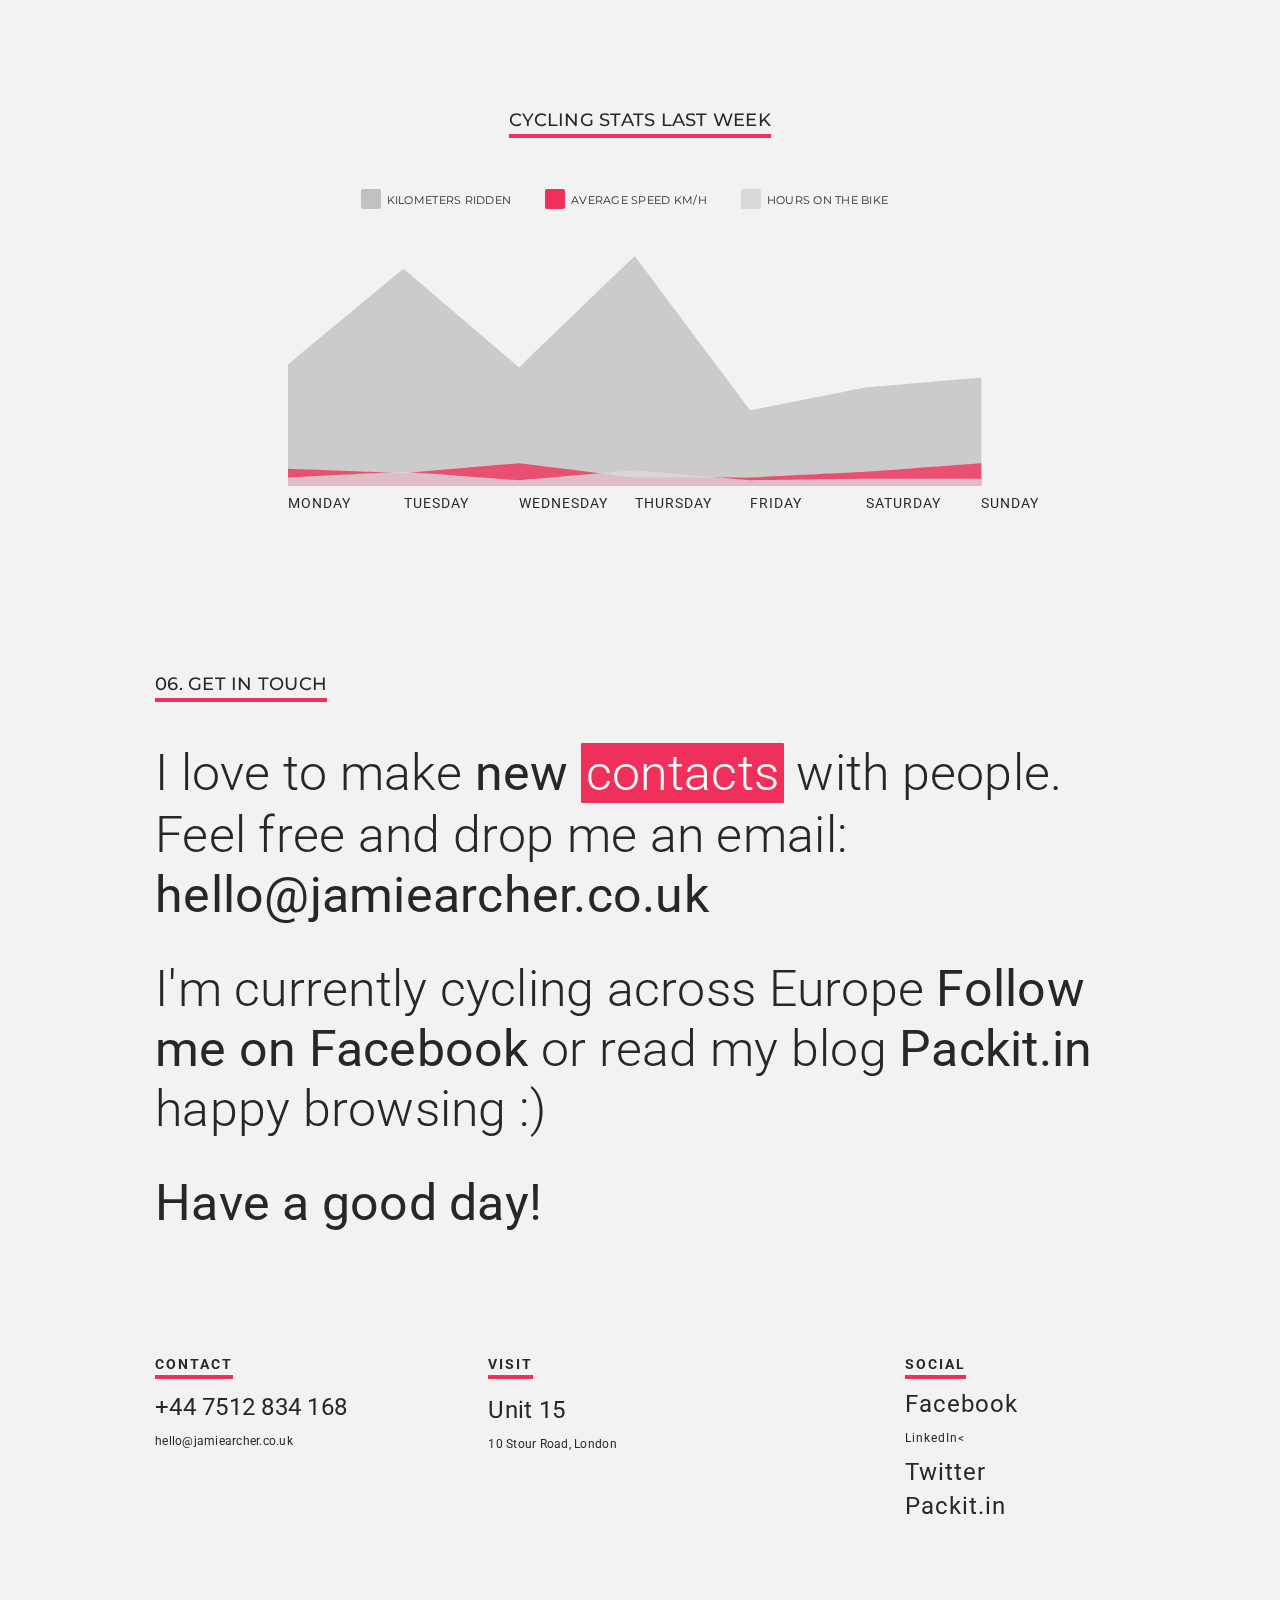
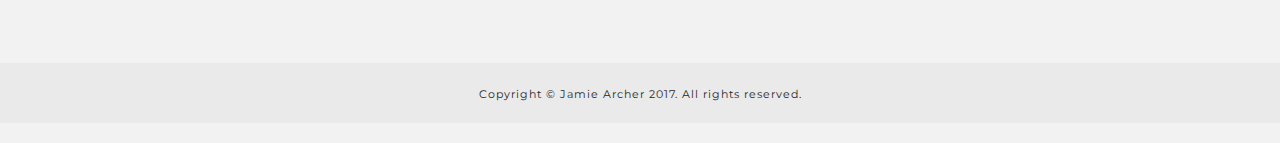
==== commit 115939b4: "minor updates menu and copyright" ====
--- a/index.html
+++ b/index.html
@@ -1613,7 +1613,7 @@
 
                         <ul class="list-unstyled letter-spacing-1 title-medium">
                             <li><a href="https://www.facebook.com/jamie.d.archer" target="_blank">Facebook</a></li>
-                            <li></li>
+                            <li><a href="https://www.linkedin.com/in/jamiearcher/" target="_blank">LinkedIn</a><</li>
 							<li><a href="http;//twitter.com/apachesenzala" target="_blank">Twitter</a></li>
                             <li><a href="https://packit.in" target="_blank">Packit.in</a></li>
                         </ul>
@@ -1628,7 +1628,7 @@
         
         <div class="copyright background-gray position-absolute text-center width-100">
             <span class="font-family-alt letter-spacing-1 line-height-none text-small">
-                Copyright &copy; Jamie Archer 2016. All rights reserved.
+                Copyright &copy; Jamie Archer 2017. All rights reserved.
             </span>
         </div>
         <!-- //.copyright -->
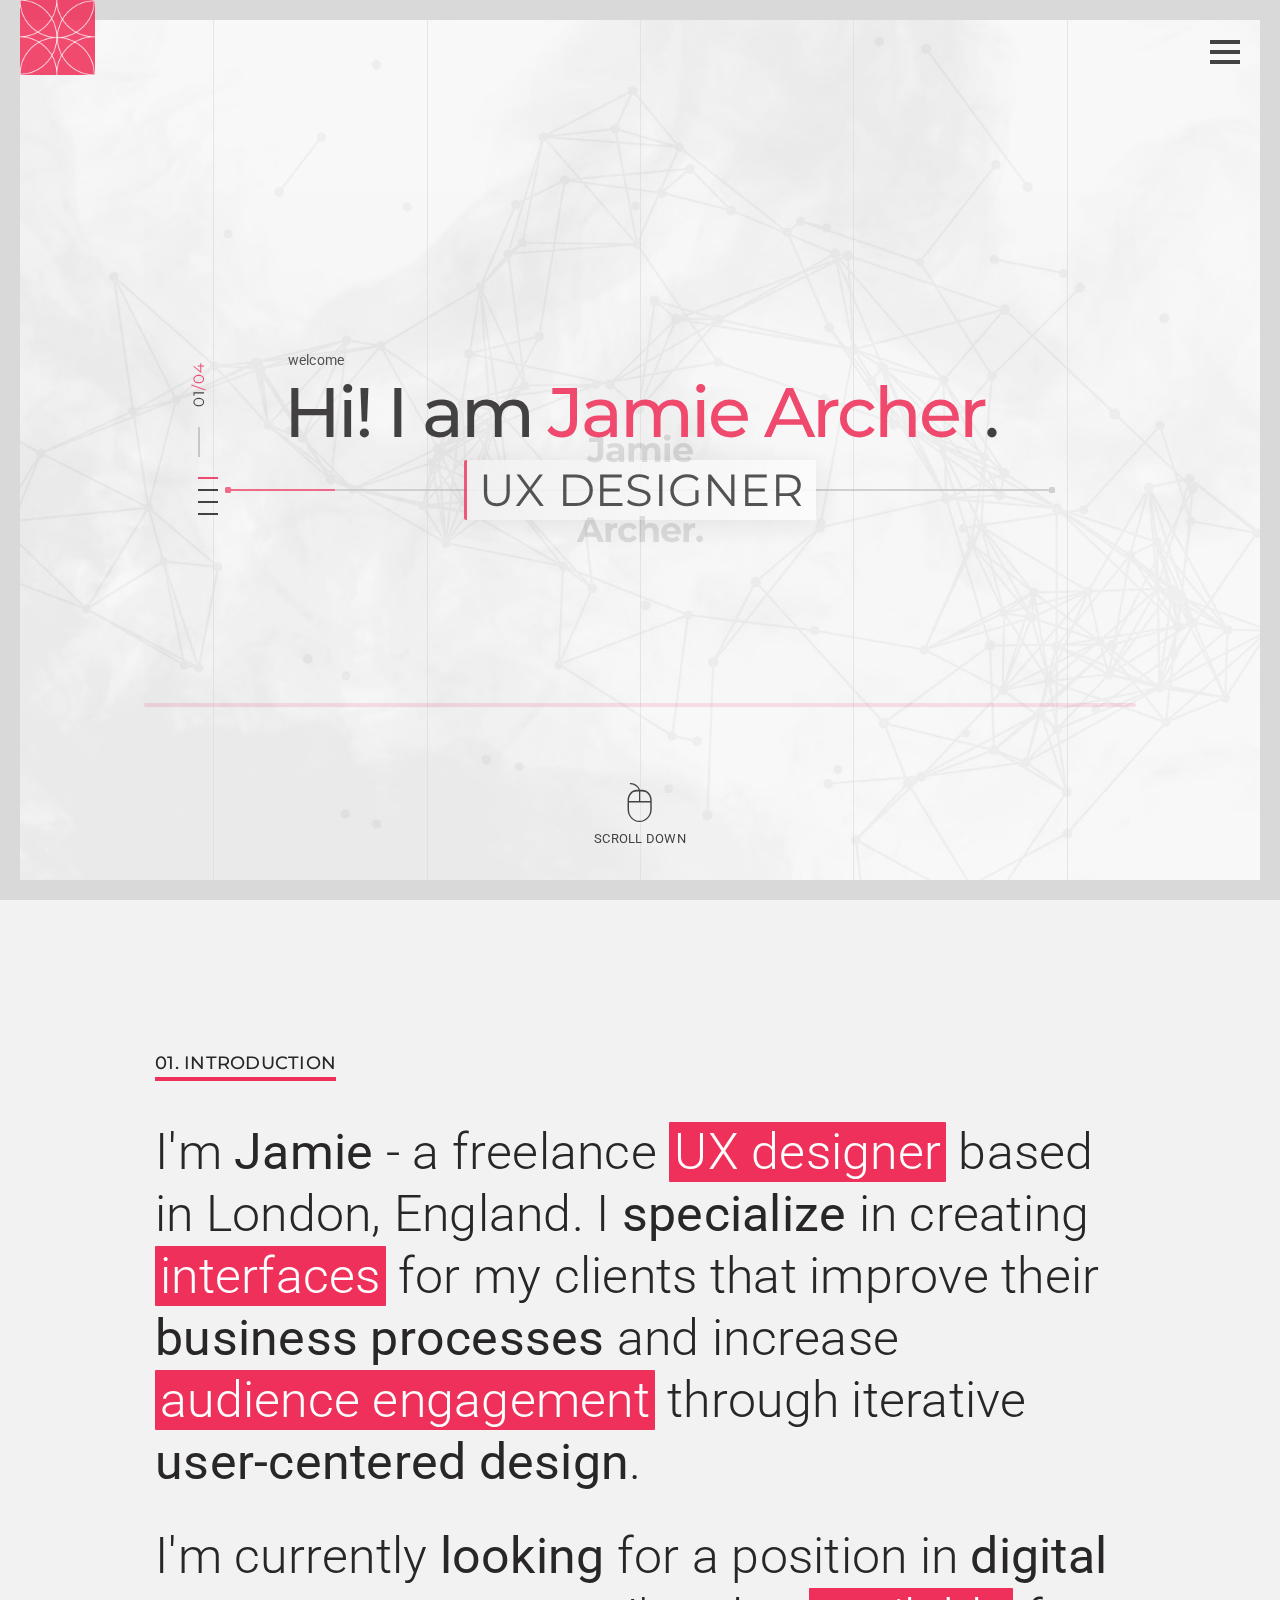
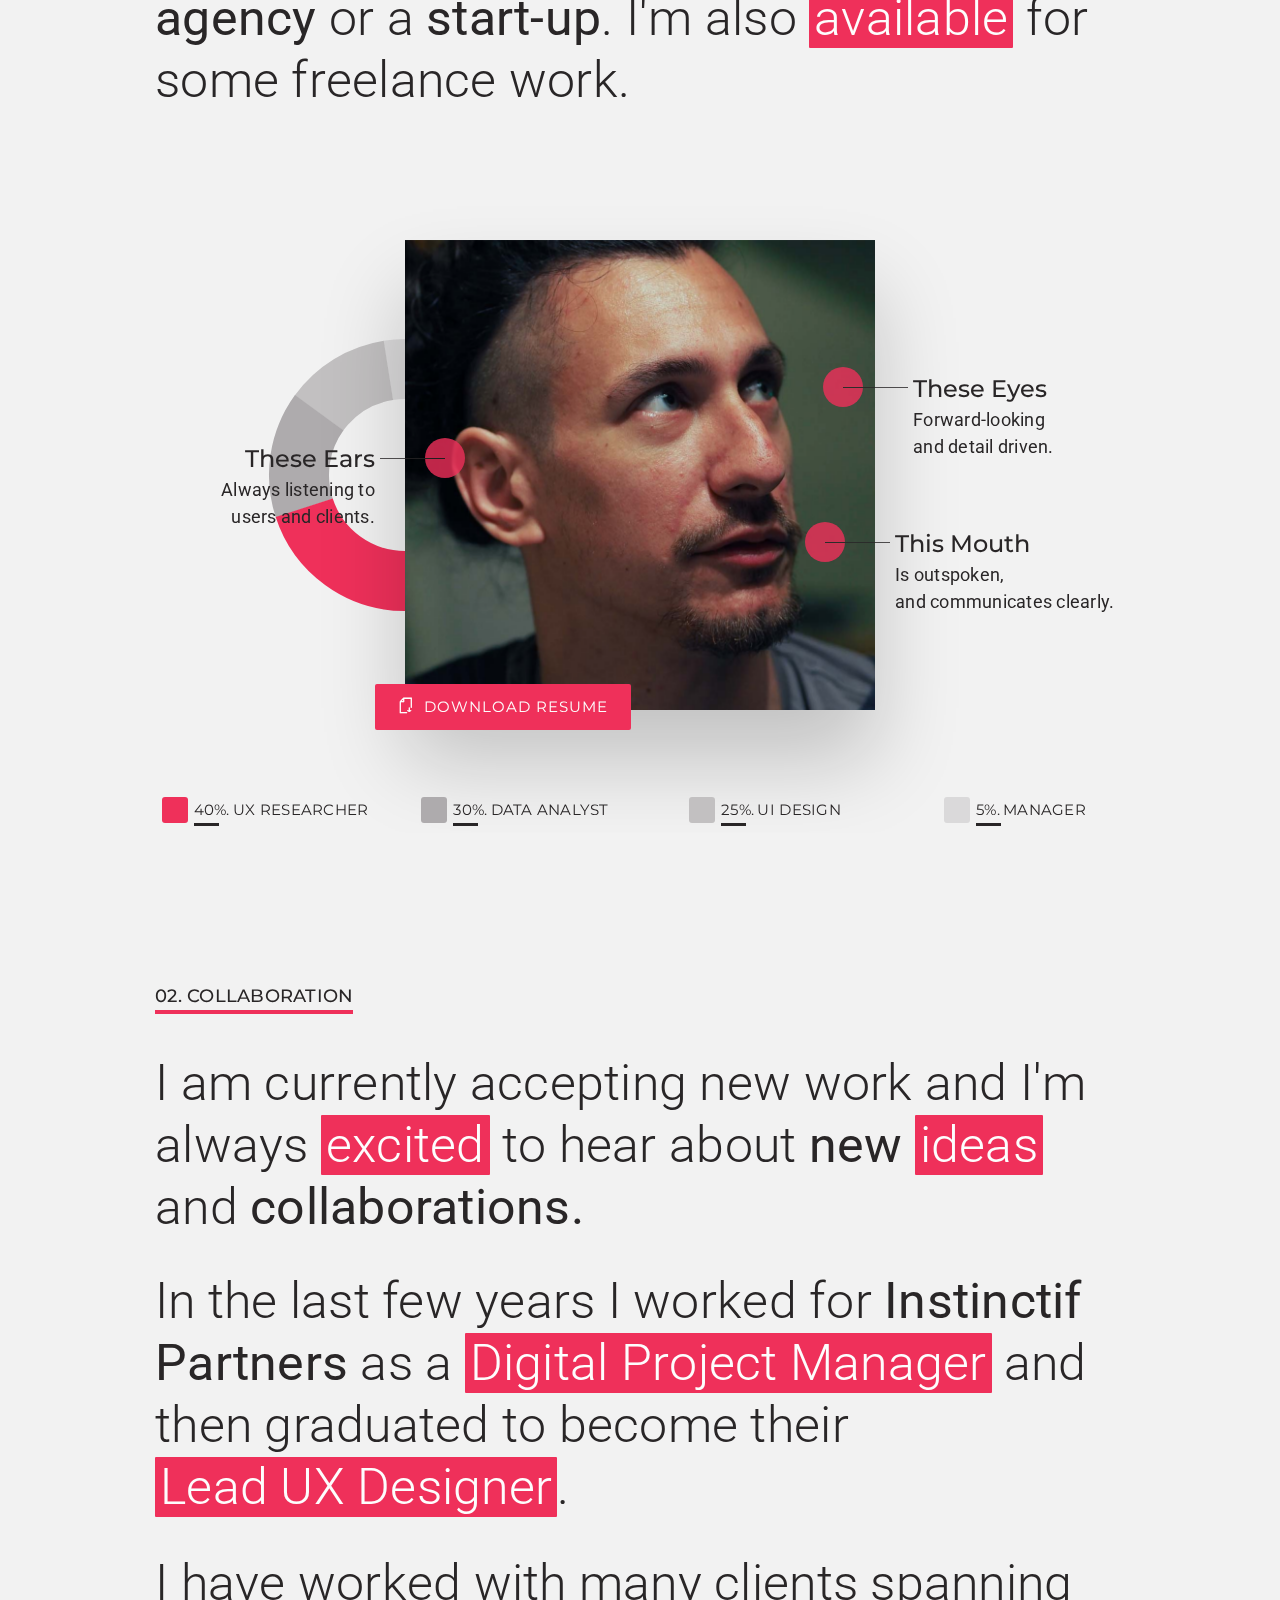
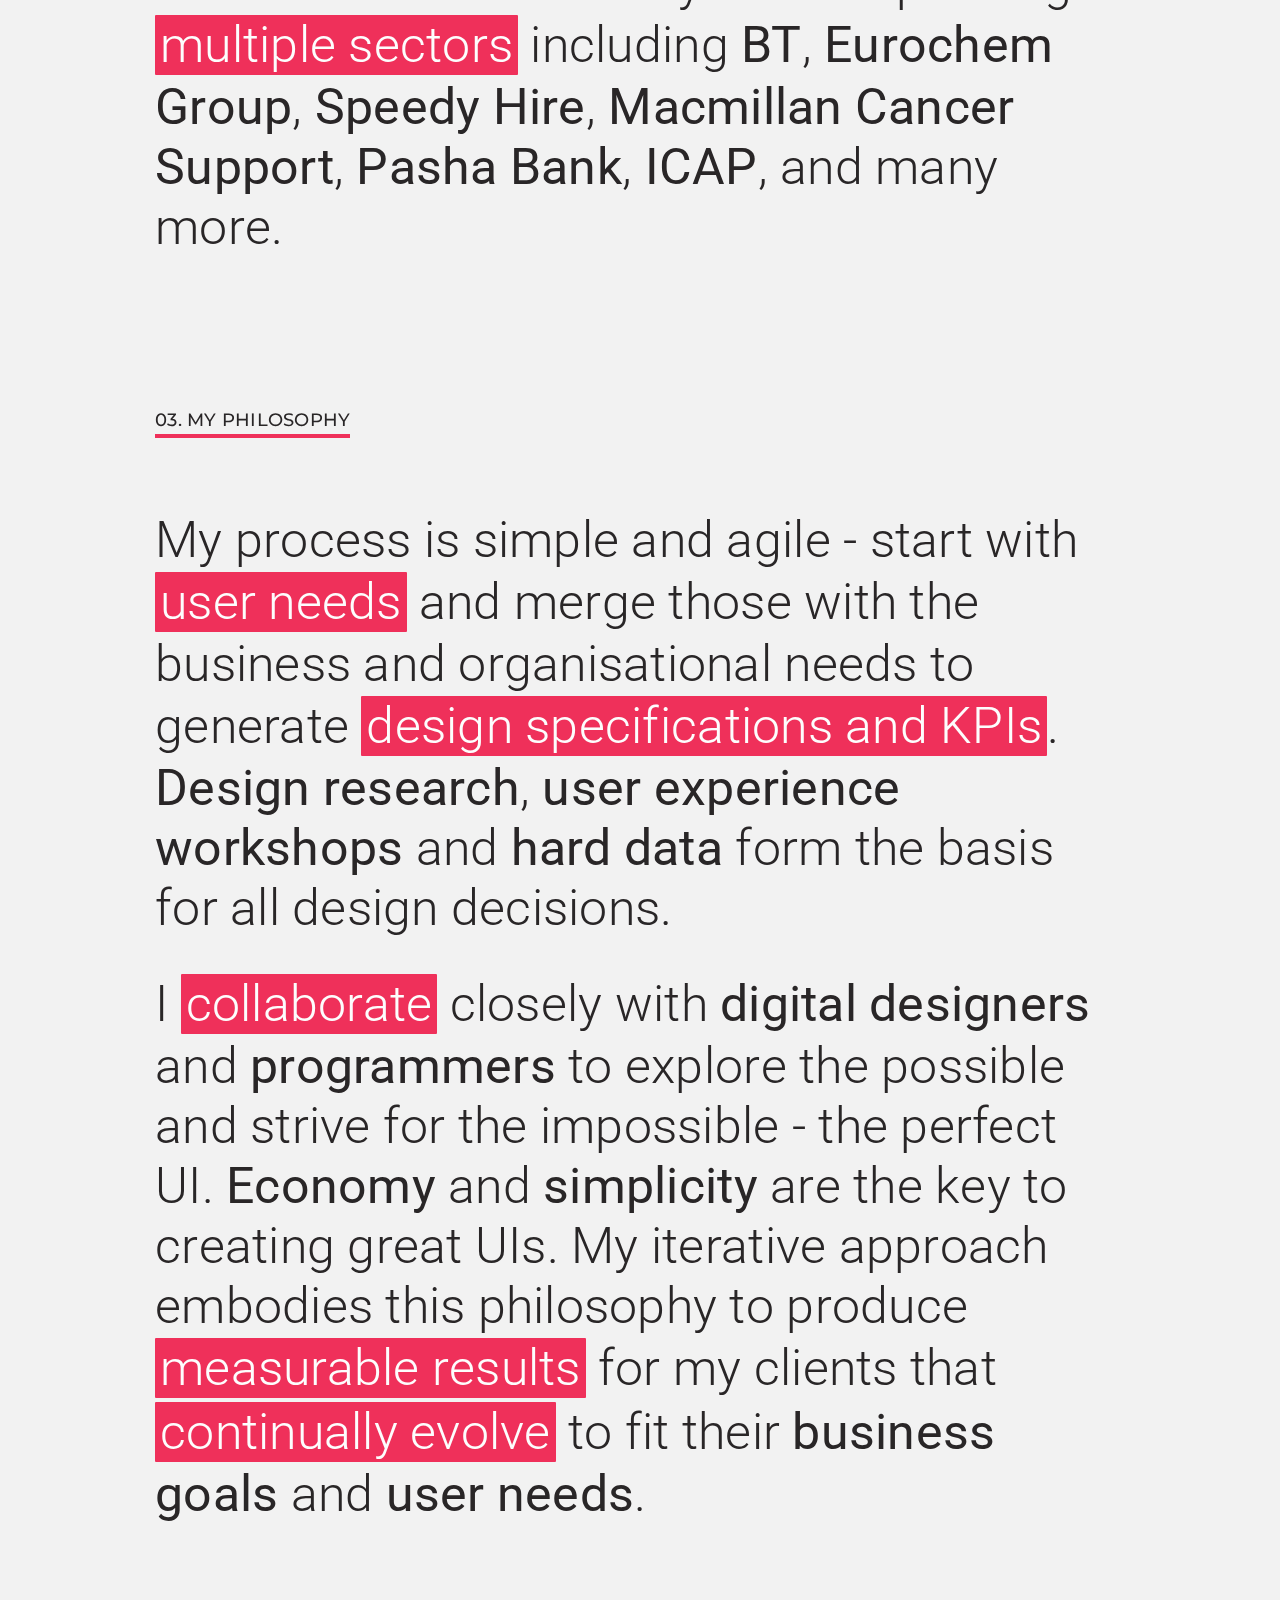
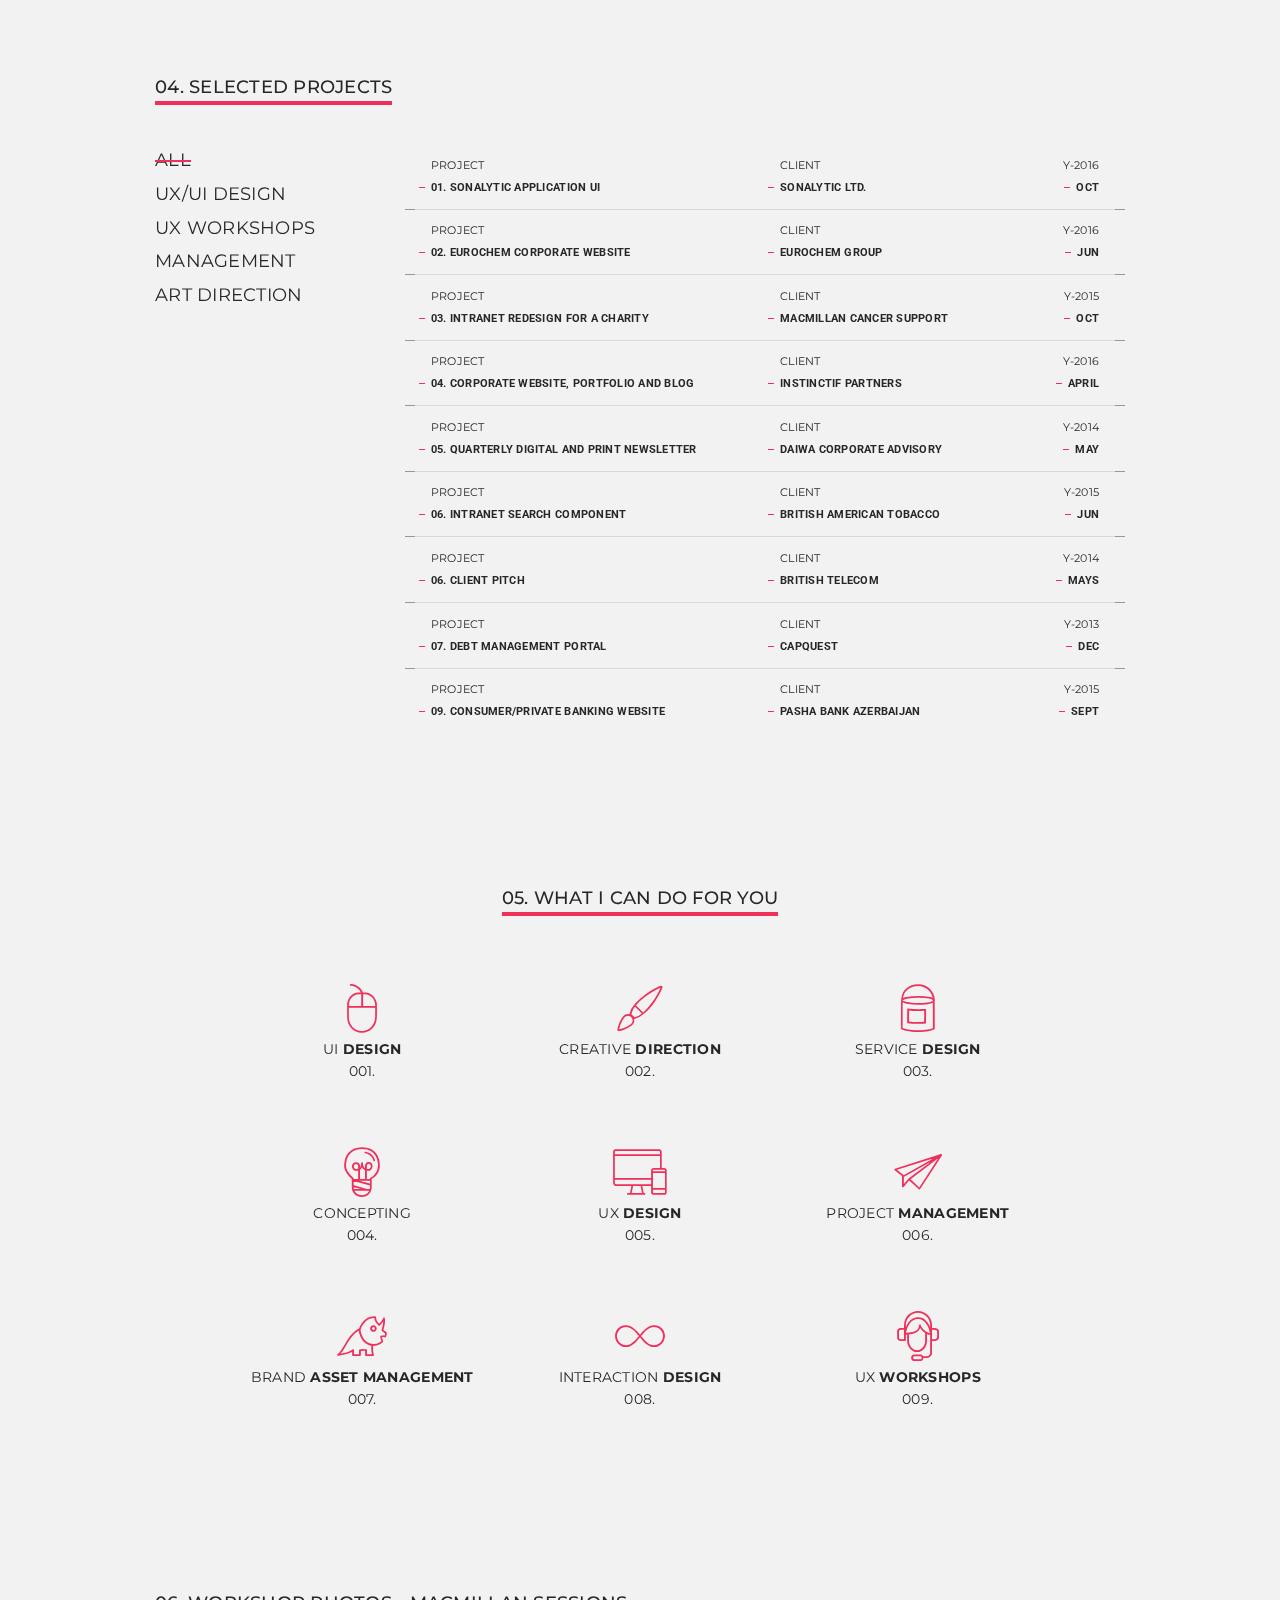
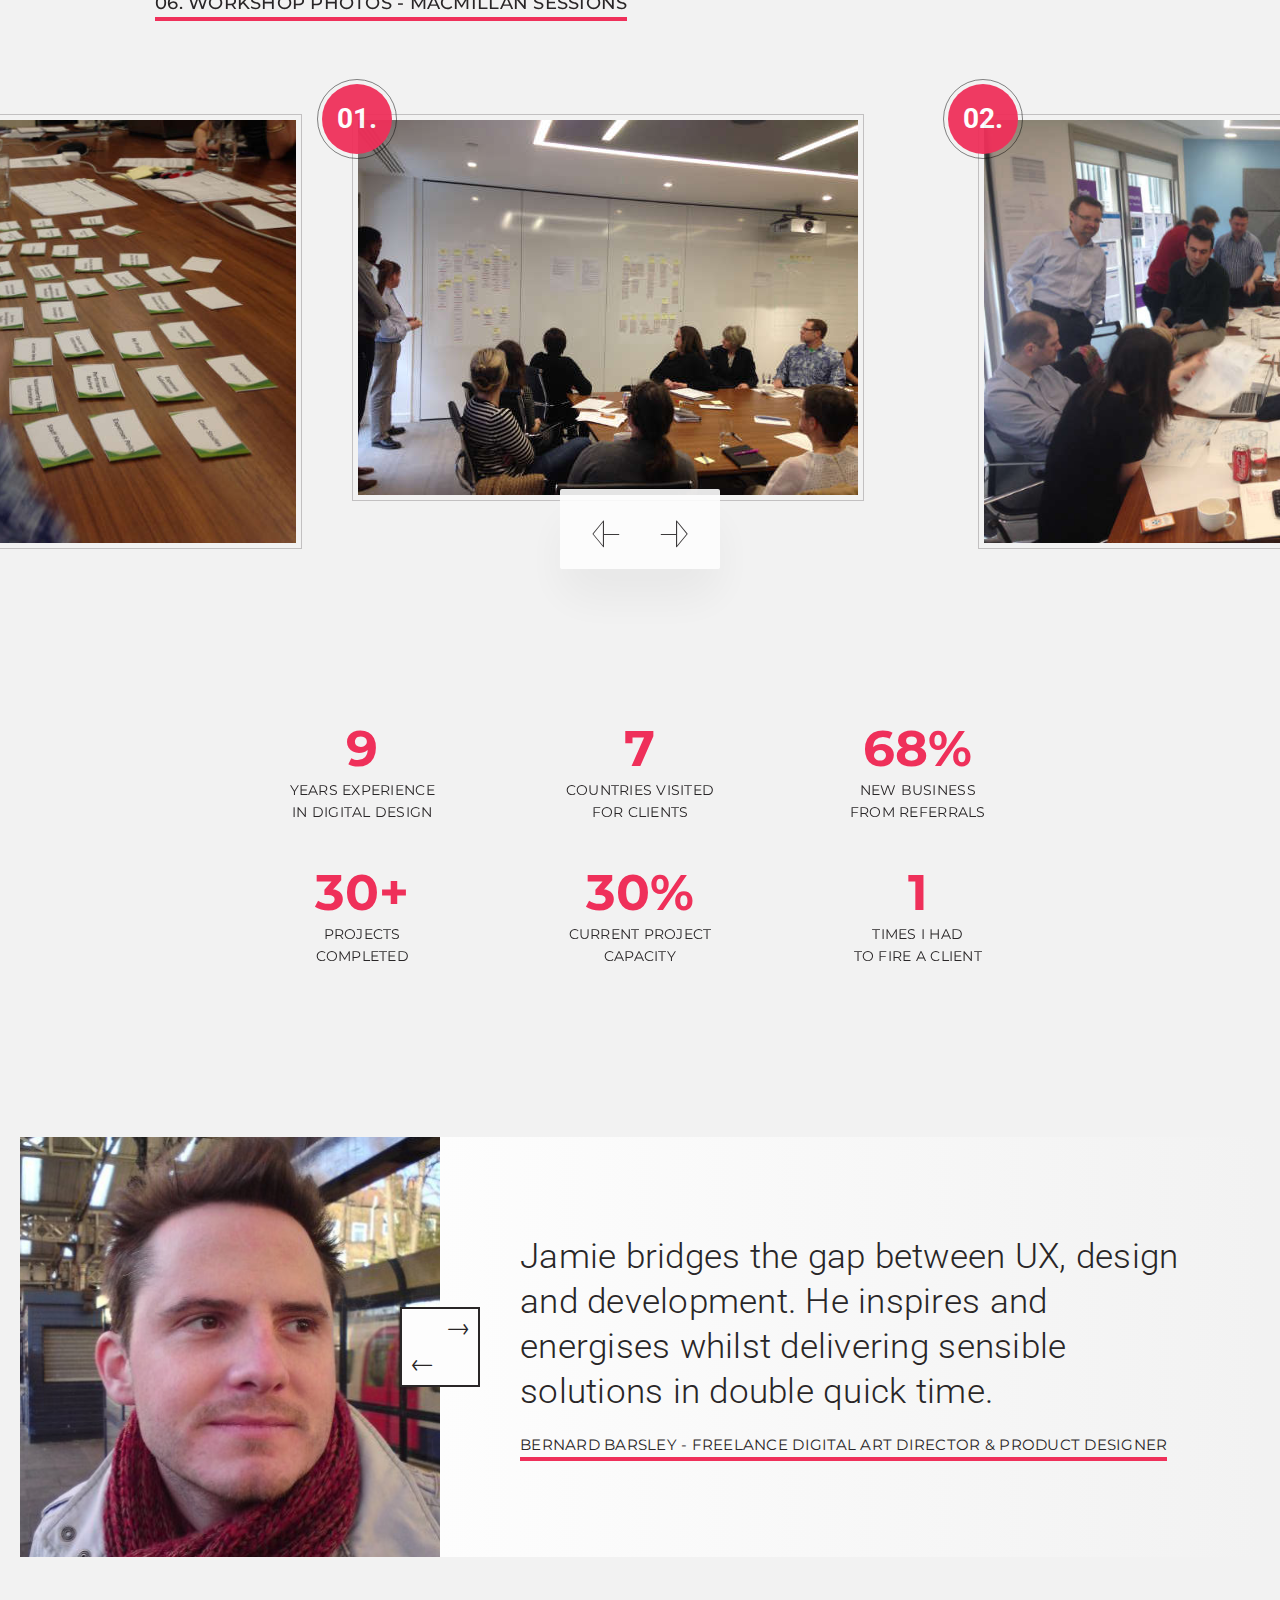
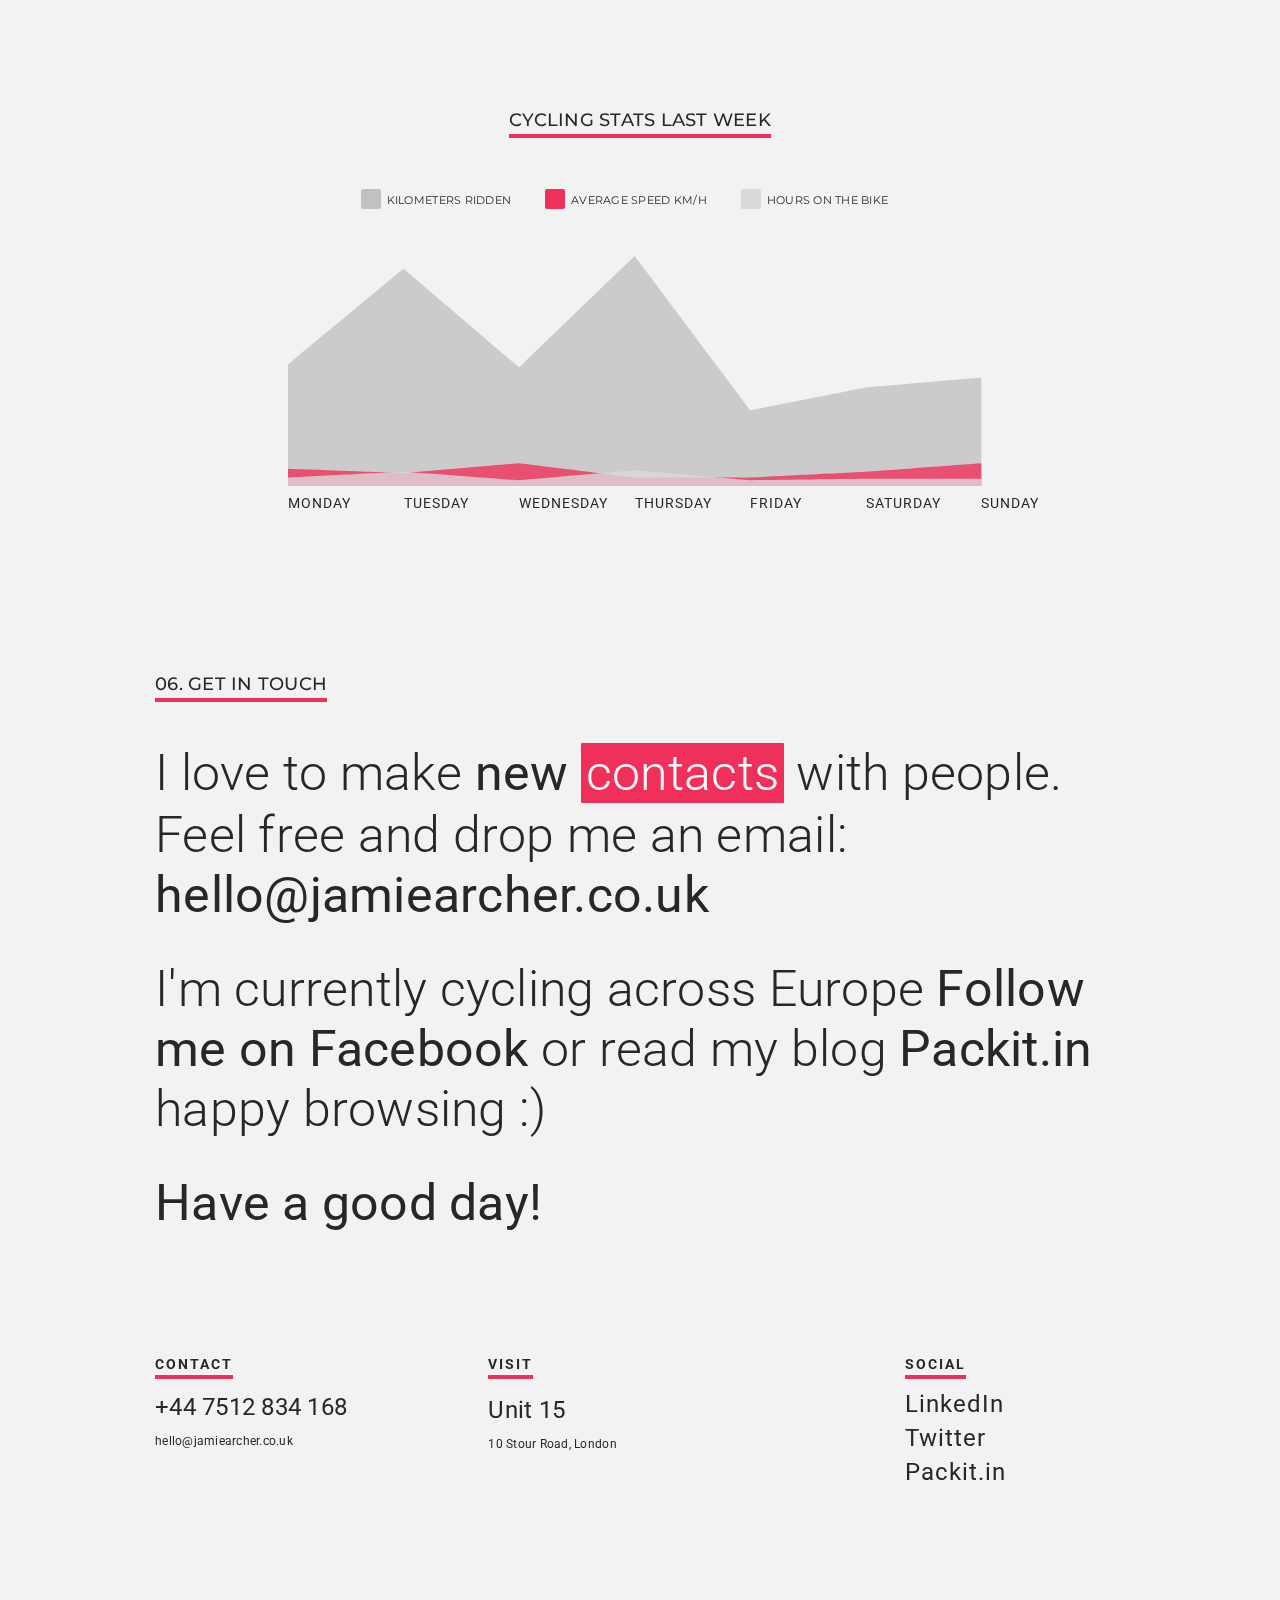
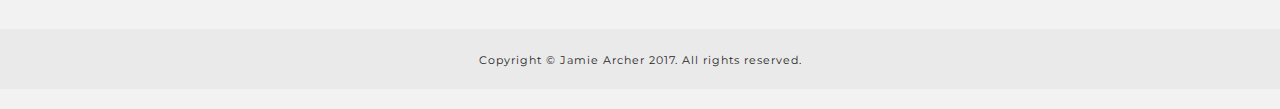
==== commit b4e95e11: "minor updates menu and copyright again" ====
--- a/index.html
+++ b/index.html
@@ -1612,8 +1612,8 @@
                         </span>
 
                         <ul class="list-unstyled letter-spacing-1 title-medium">
-                            <li><a href="https://www.facebook.com/jamie.d.archer" target="_blank">Facebook</a></li>
-                            <li><a href="https://www.linkedin.com/in/jamiearcher/" target="_blank">LinkedIn</a><</li>
+                            <li><a href="https://www.linkedin.com/in/jamiearcher/" target="_blank">LinkedIn</a></li>
+                            <li></li>
 							<li><a href="http;//twitter.com/apachesenzala" target="_blank">Twitter</a></li>
                             <li><a href="https://packit.in" target="_blank">Packit.in</a></li>
                         </ul>
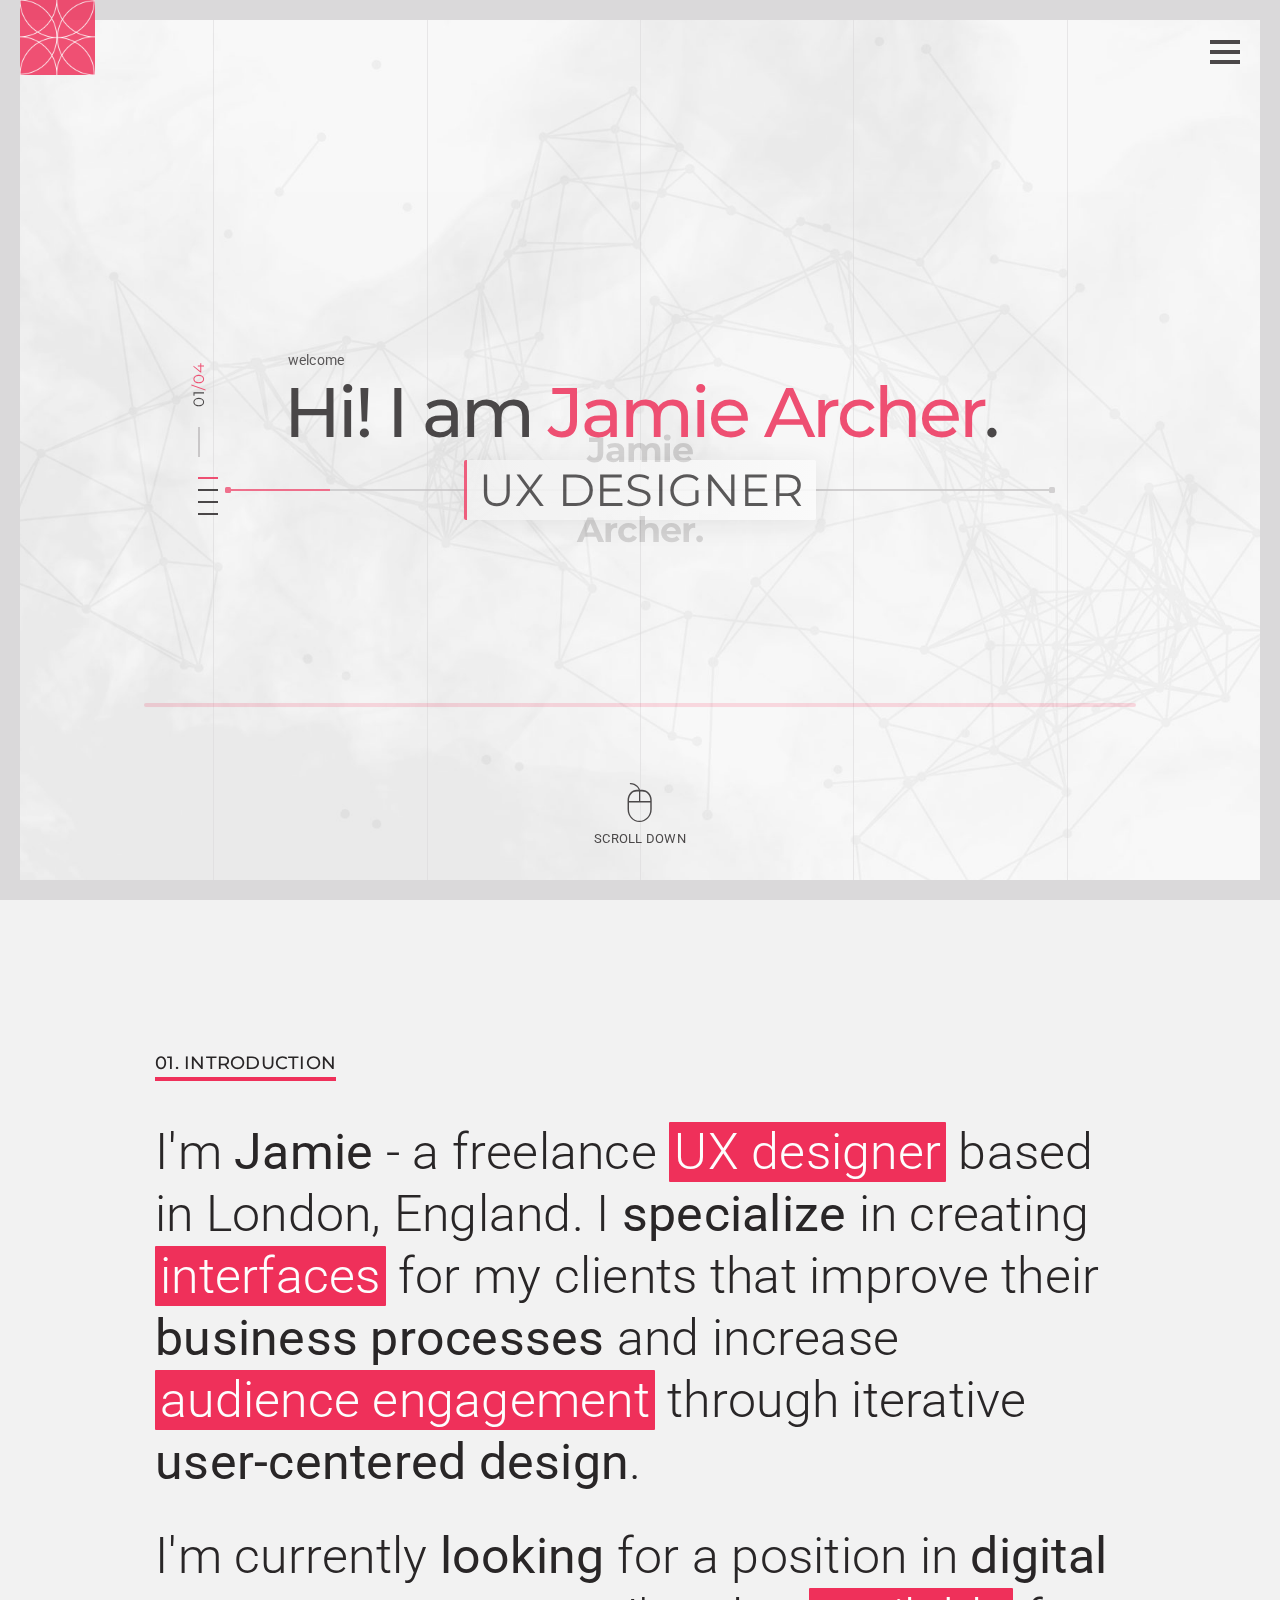
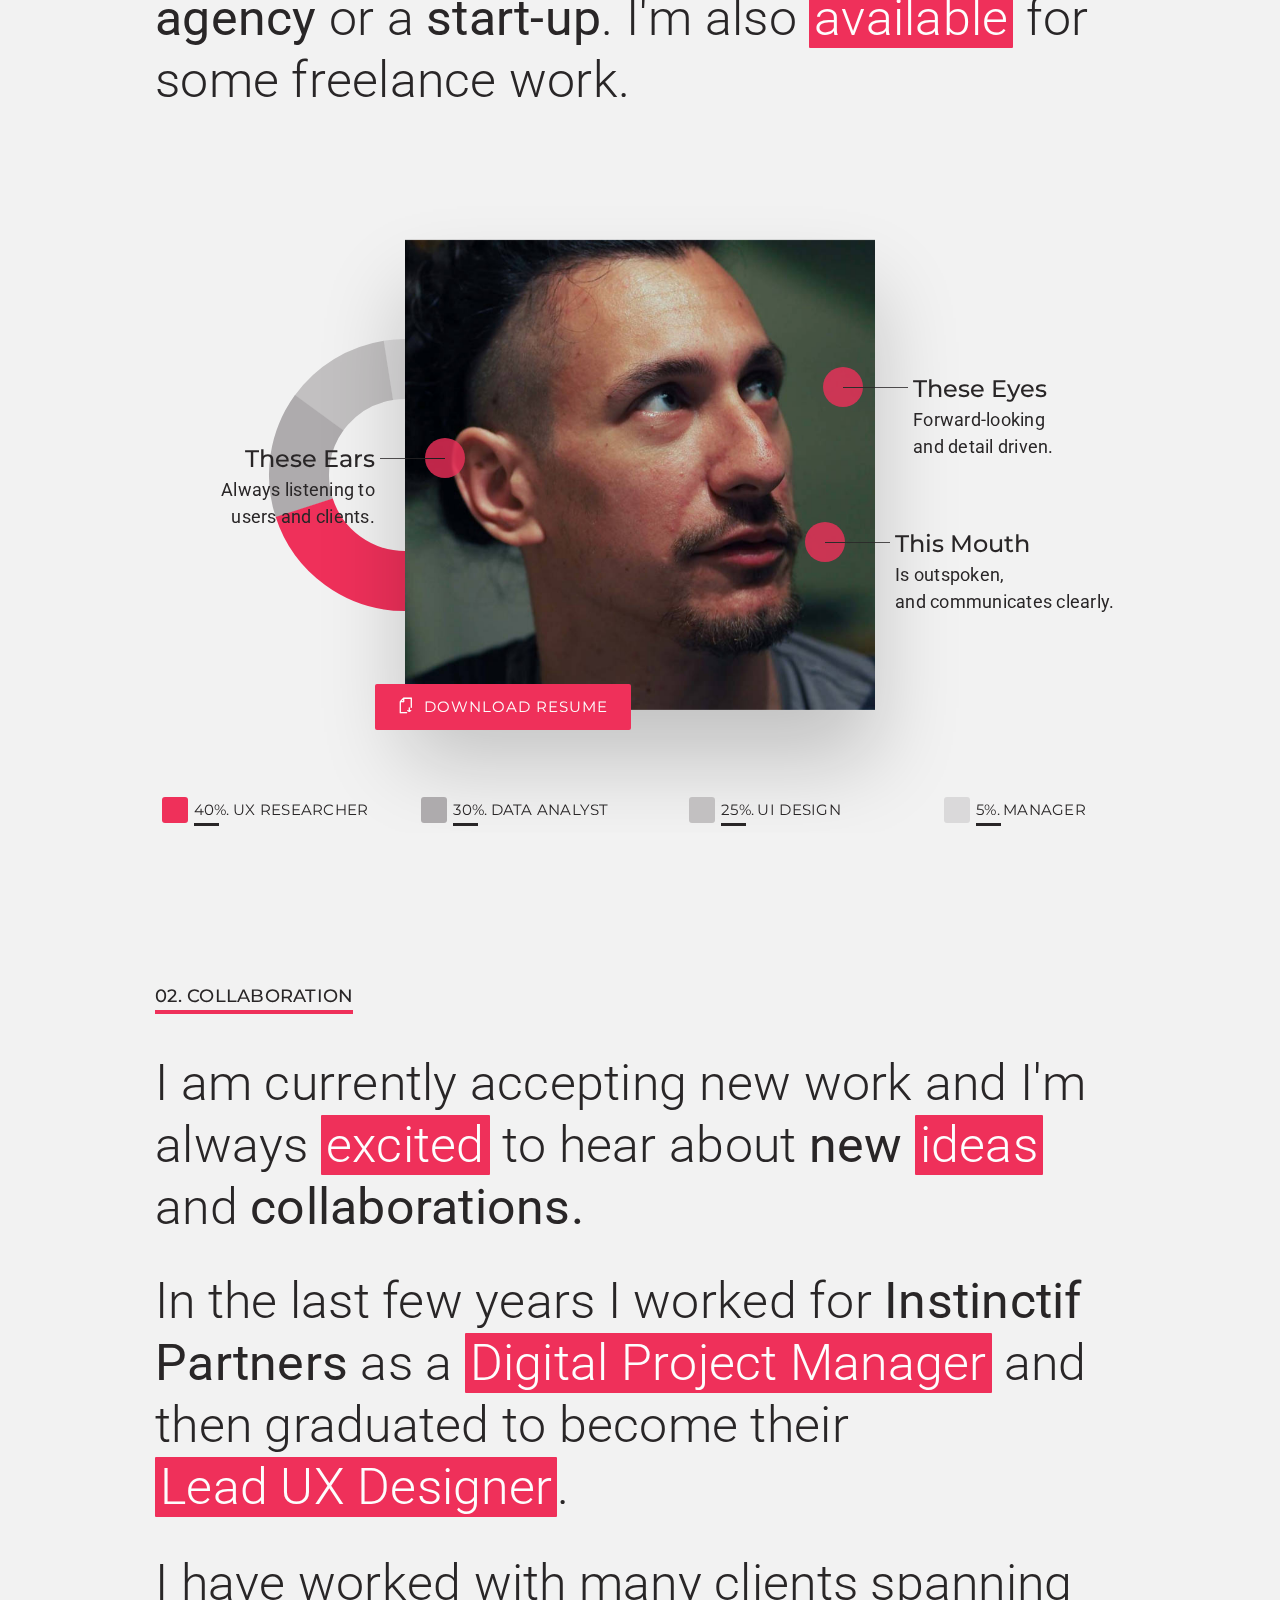
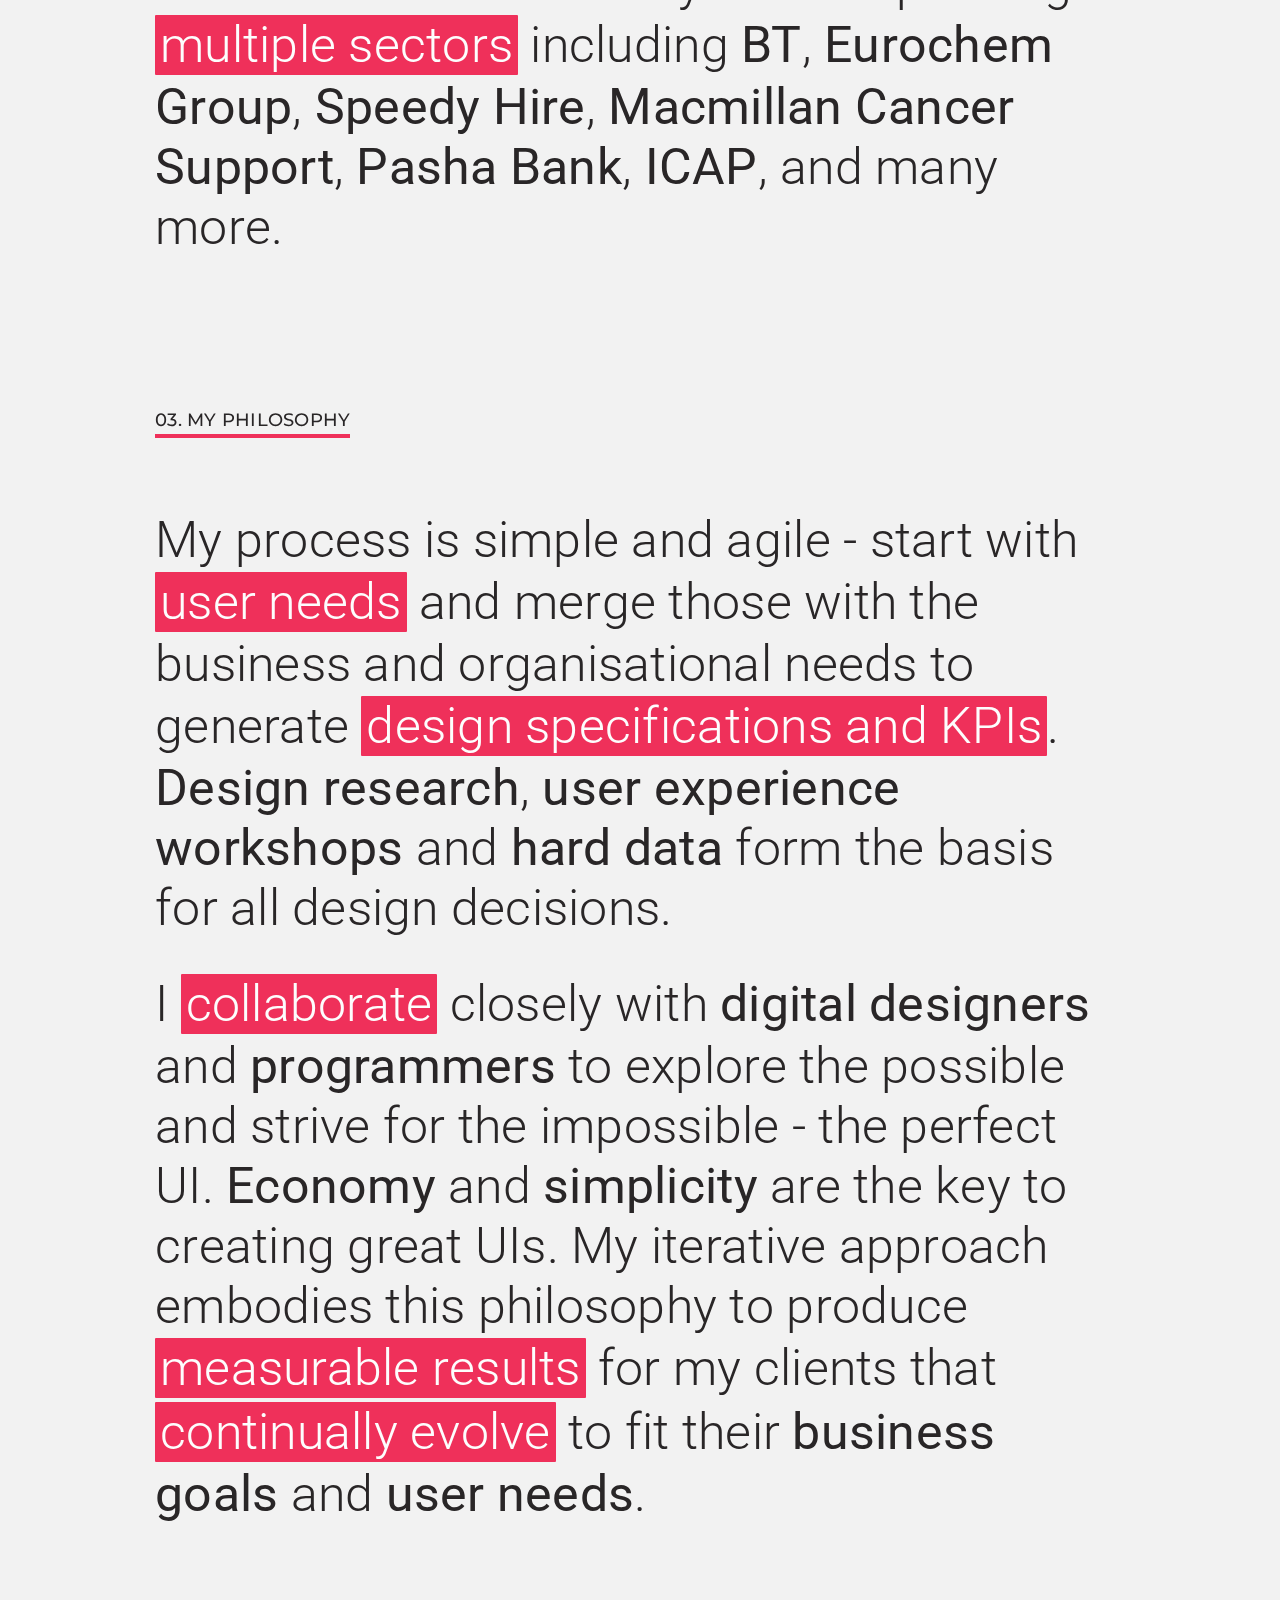
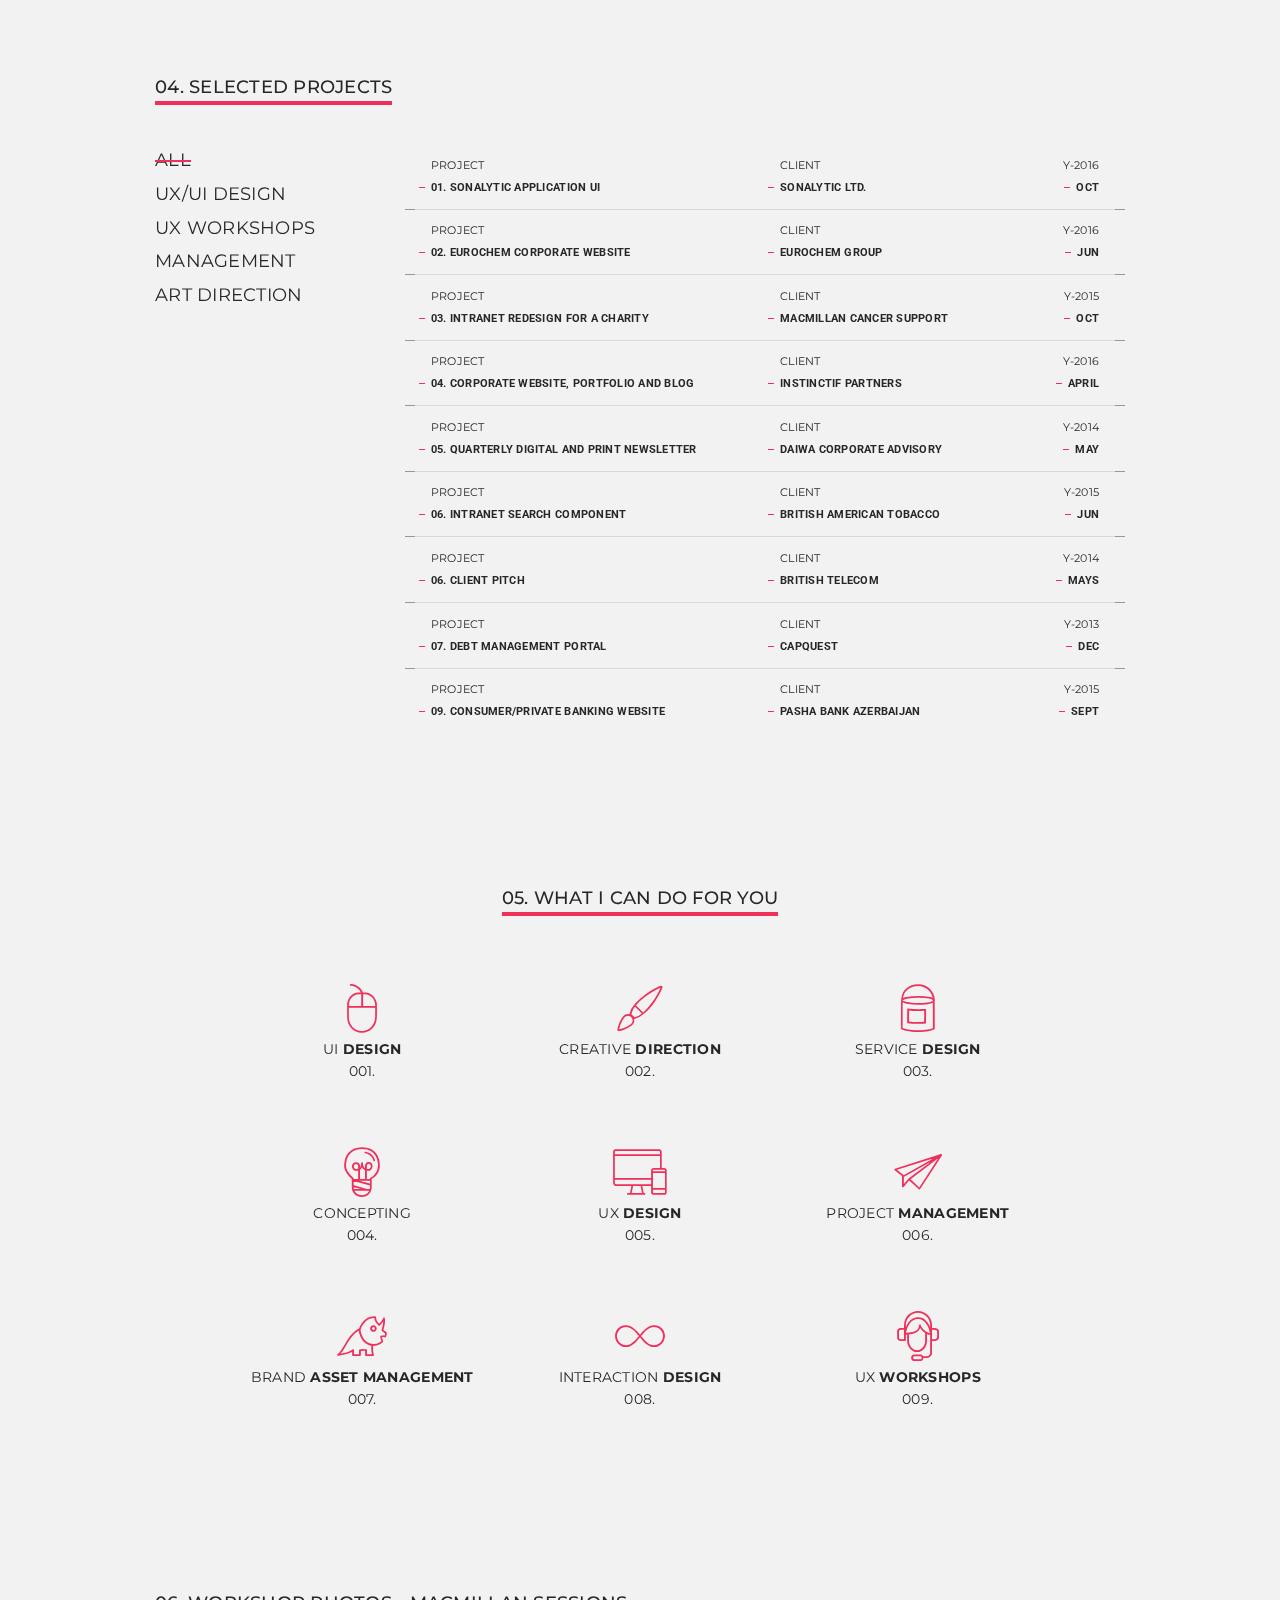
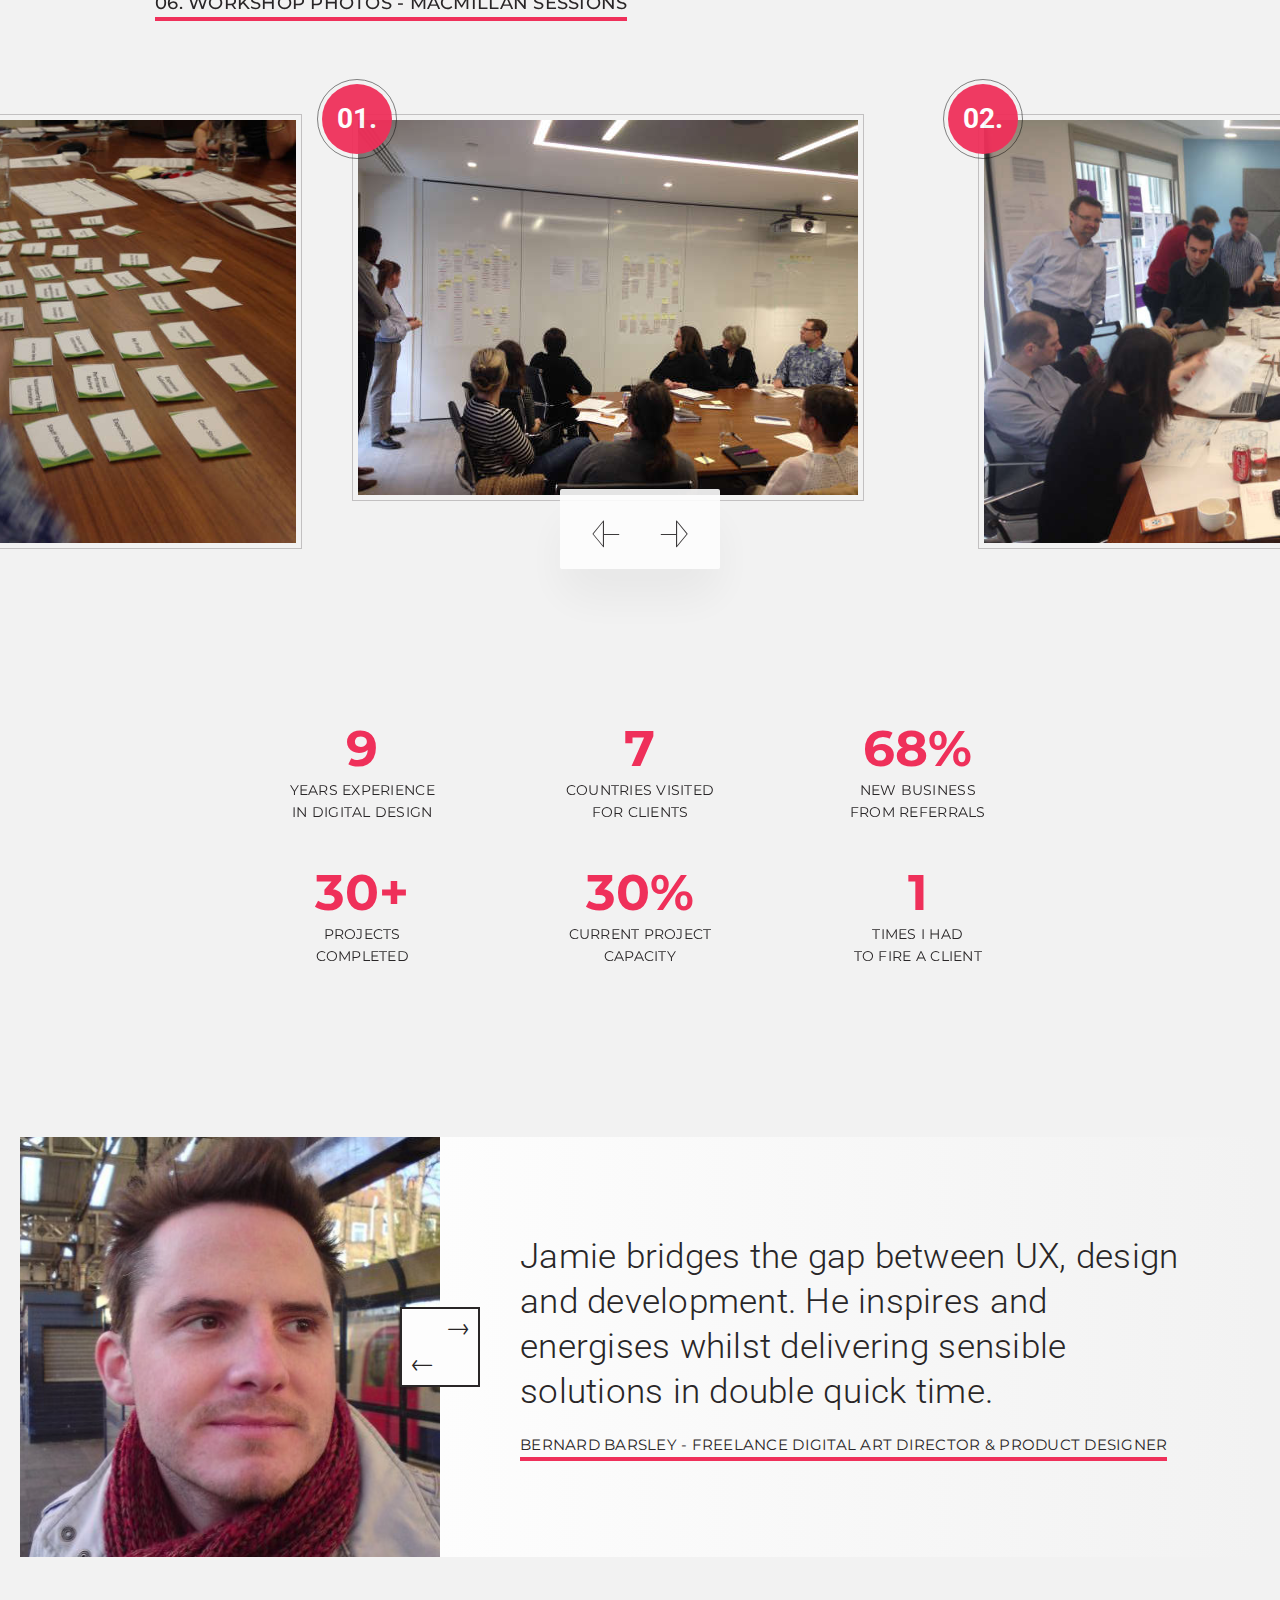
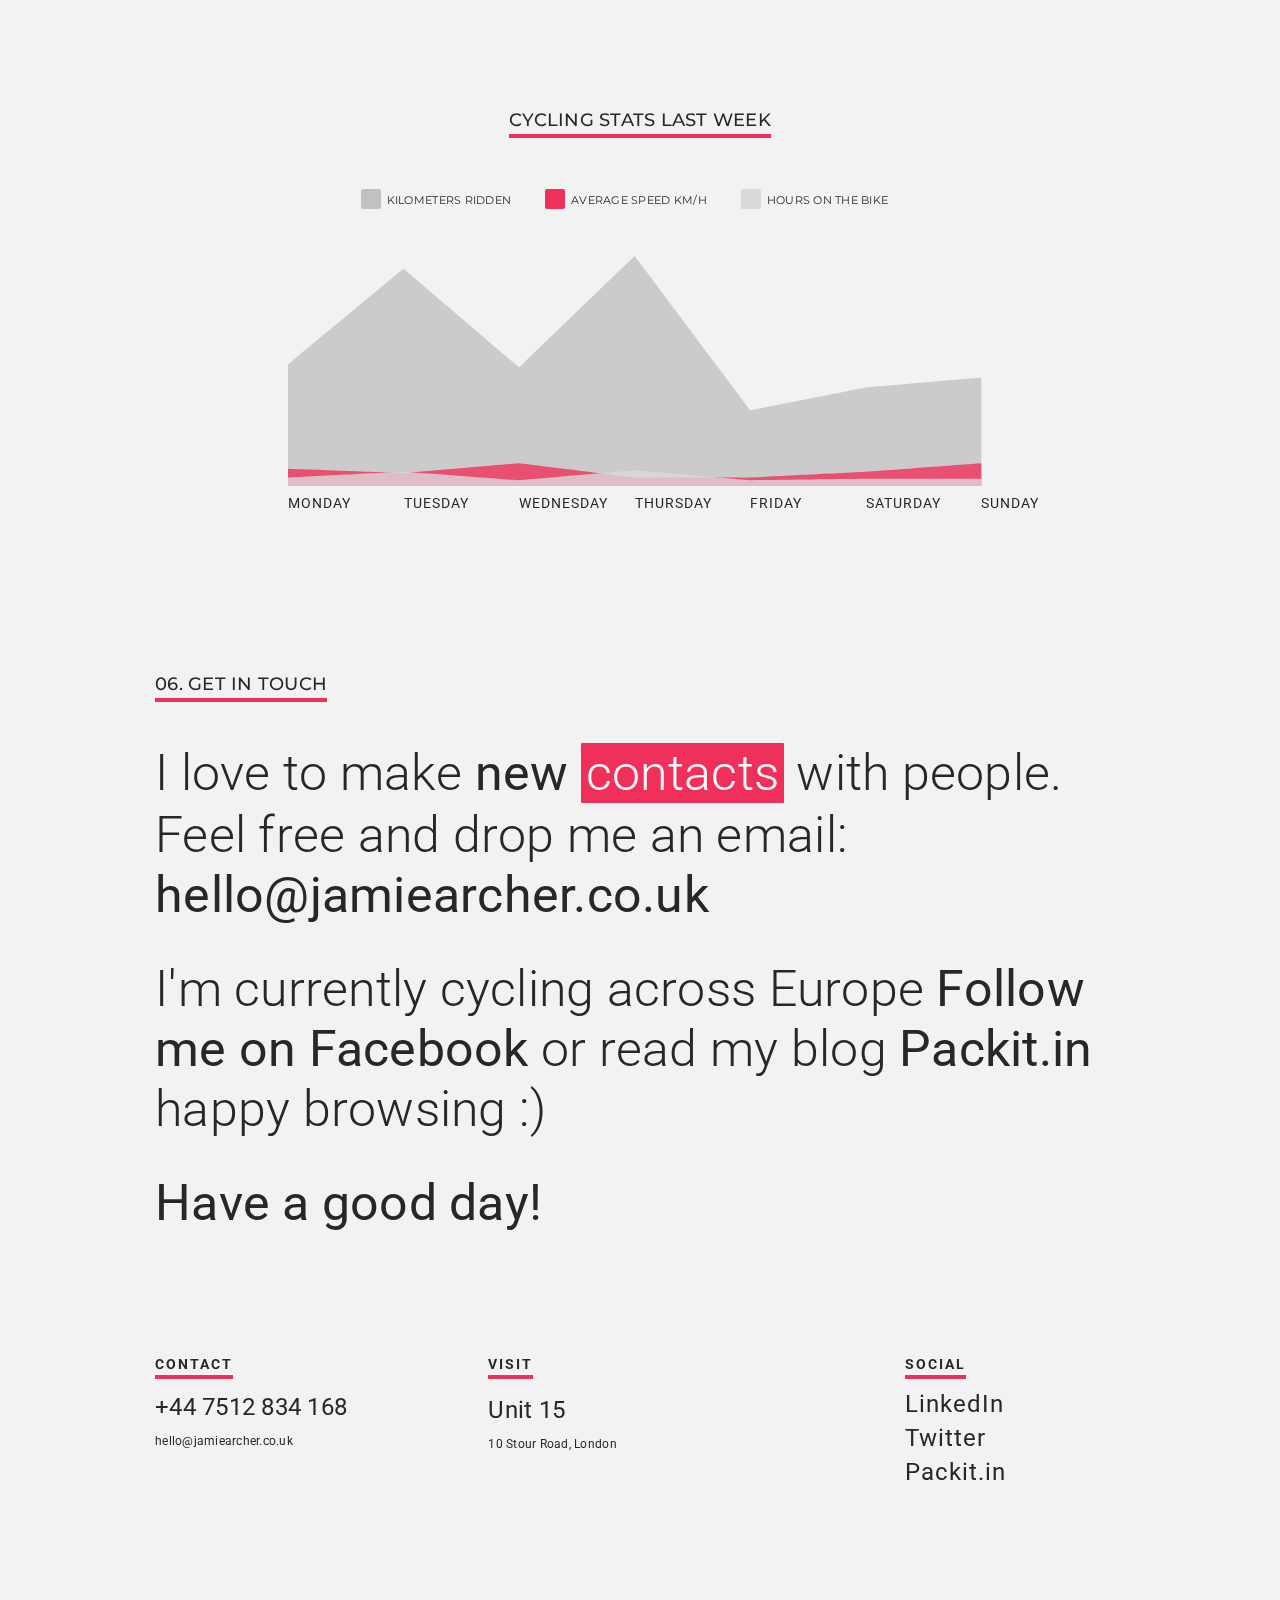
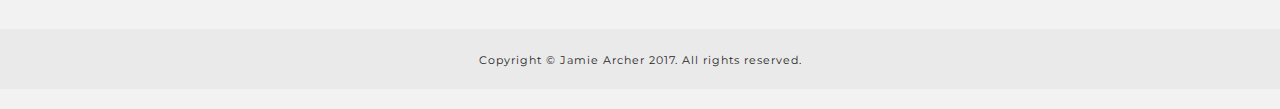
==== commit 75fd59ad: "changed image format" ====
--- a/index.html
+++ b/index.html
@@ -322,7 +322,7 @@
                     <div class="col-sm-6 col-sm-offset-3">
                         <div class="profile">
                             <div class="profile-image">
-                                <img src="assets/images/profile.png" alt="profile image" class="img-responsive"/>
+                                <img src="assets/images/profile.jpg" alt="profile image" class="img-responsive"/>
 
                                 <div class="profile-btn-download">
                                     <a href="/assets/files/jamie-archer-cv-2016.pdf" class="btn btn-medium background-color font-family-alt text-large text-uppercase text-white">
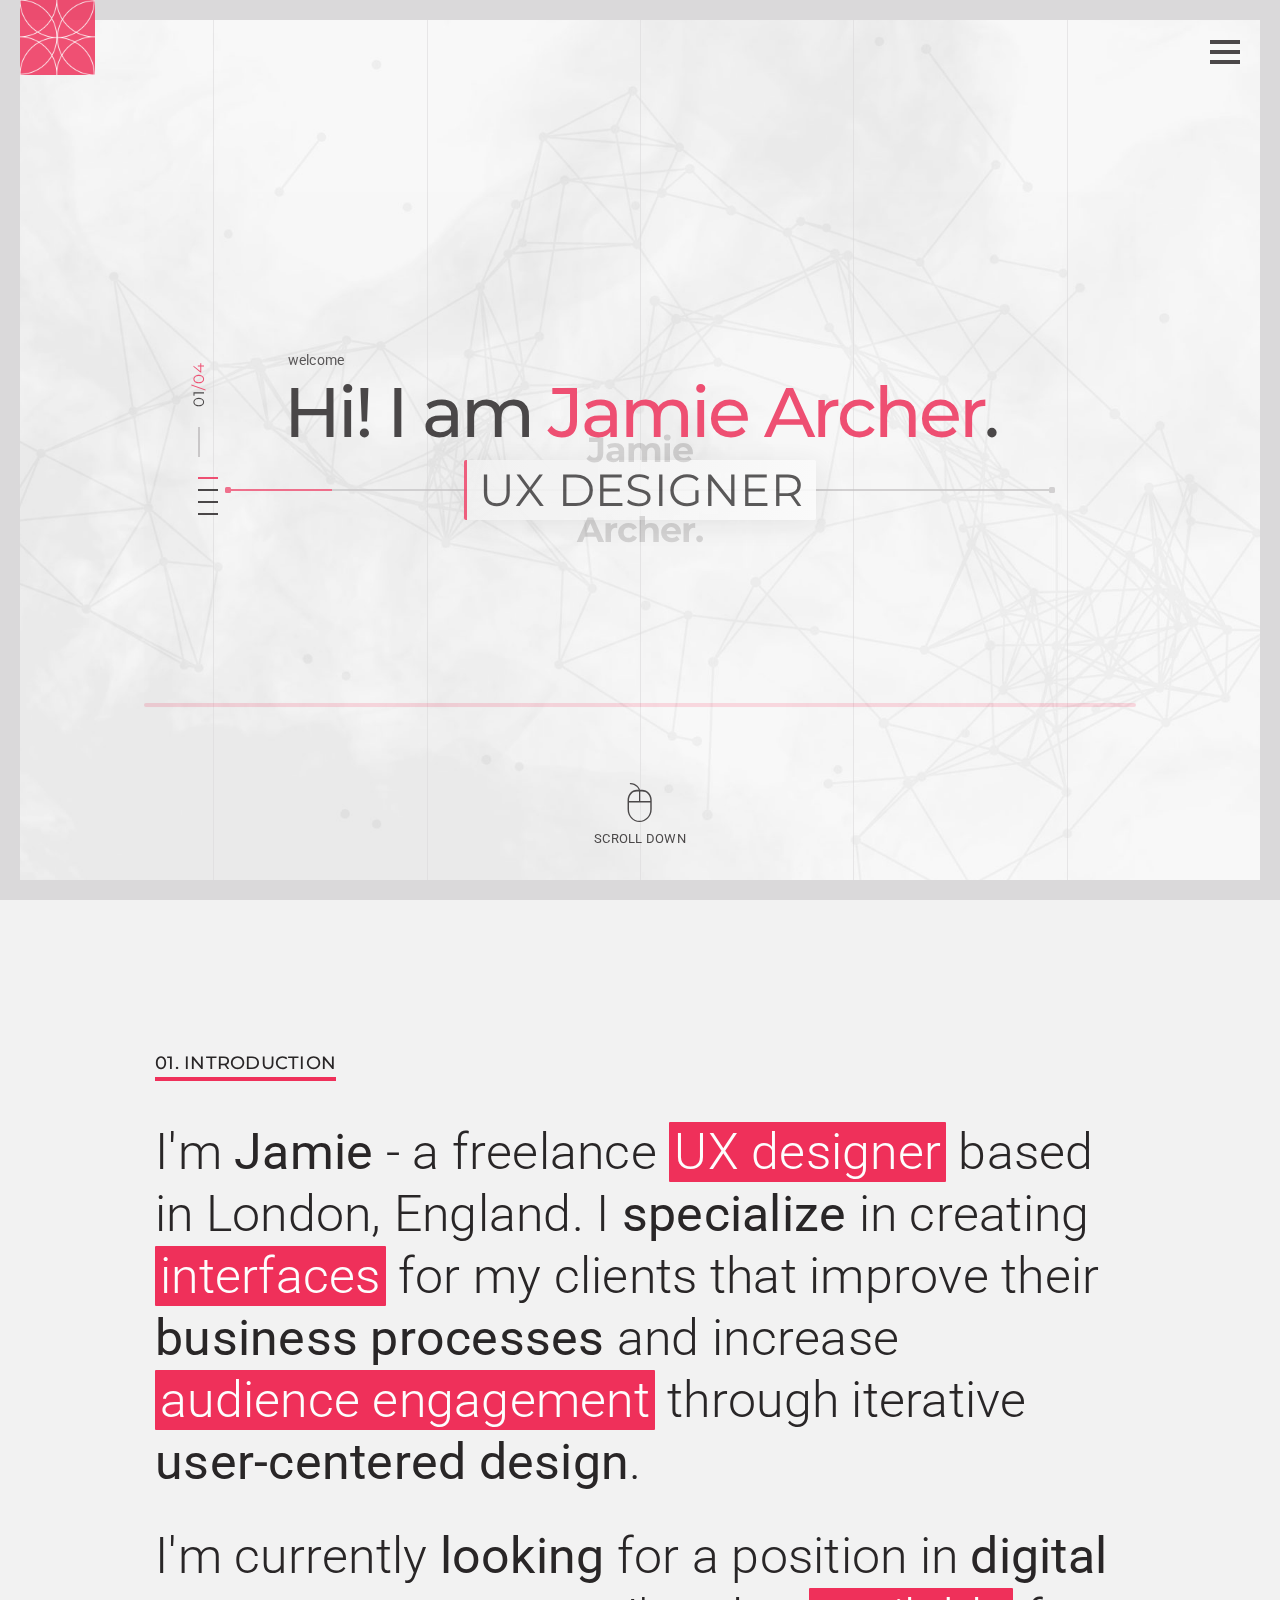
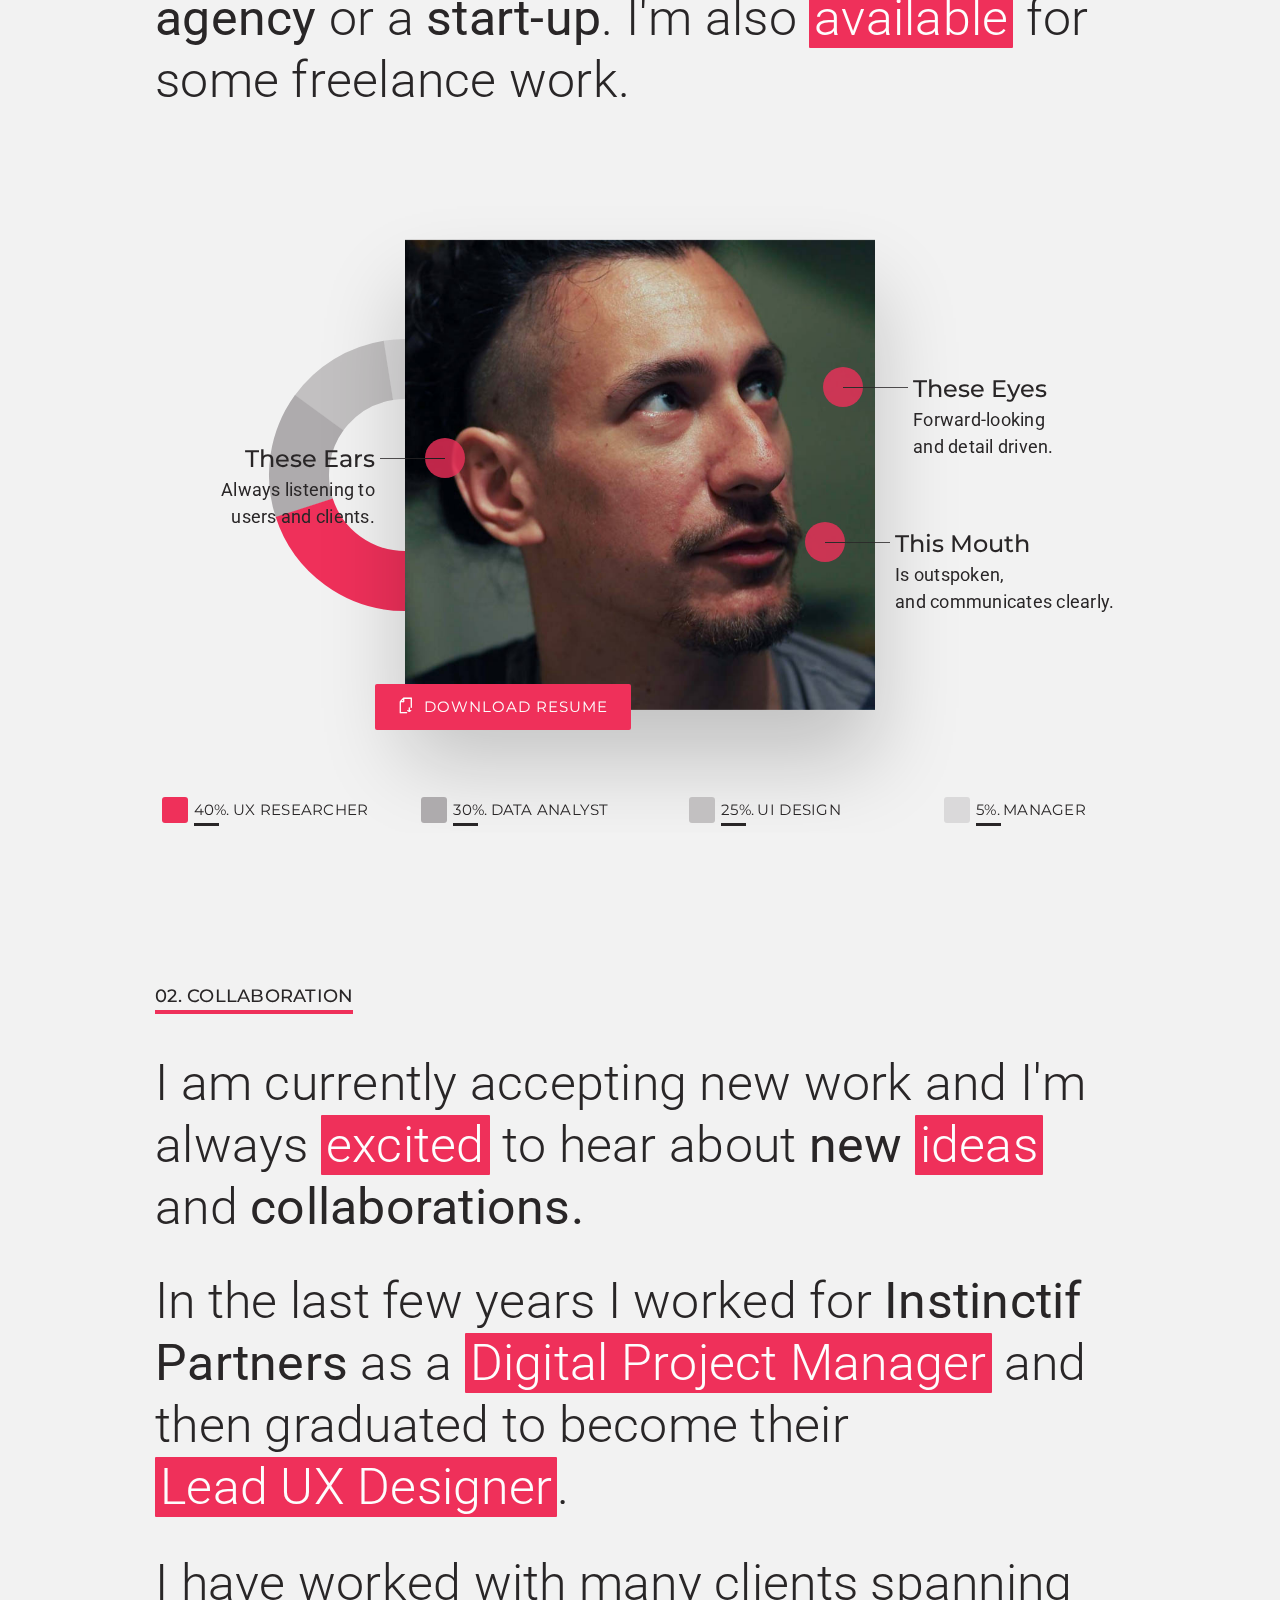
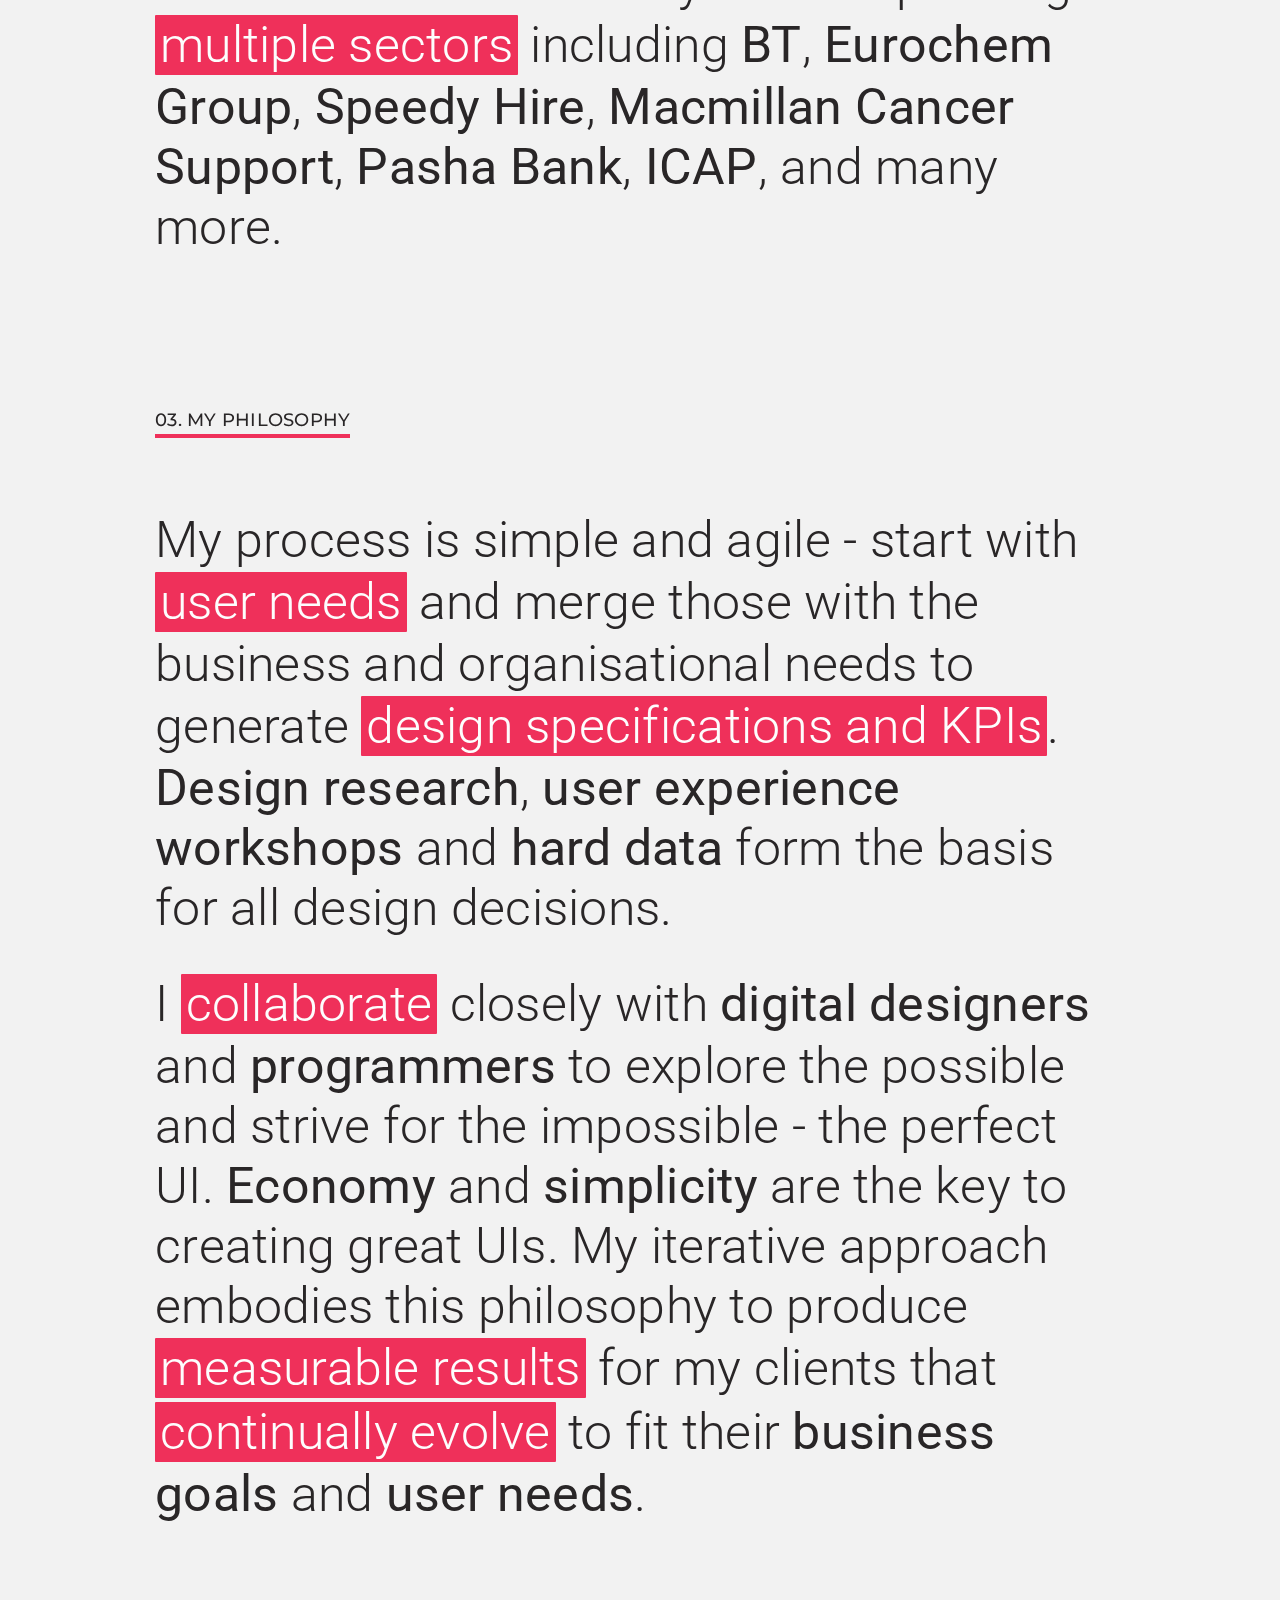
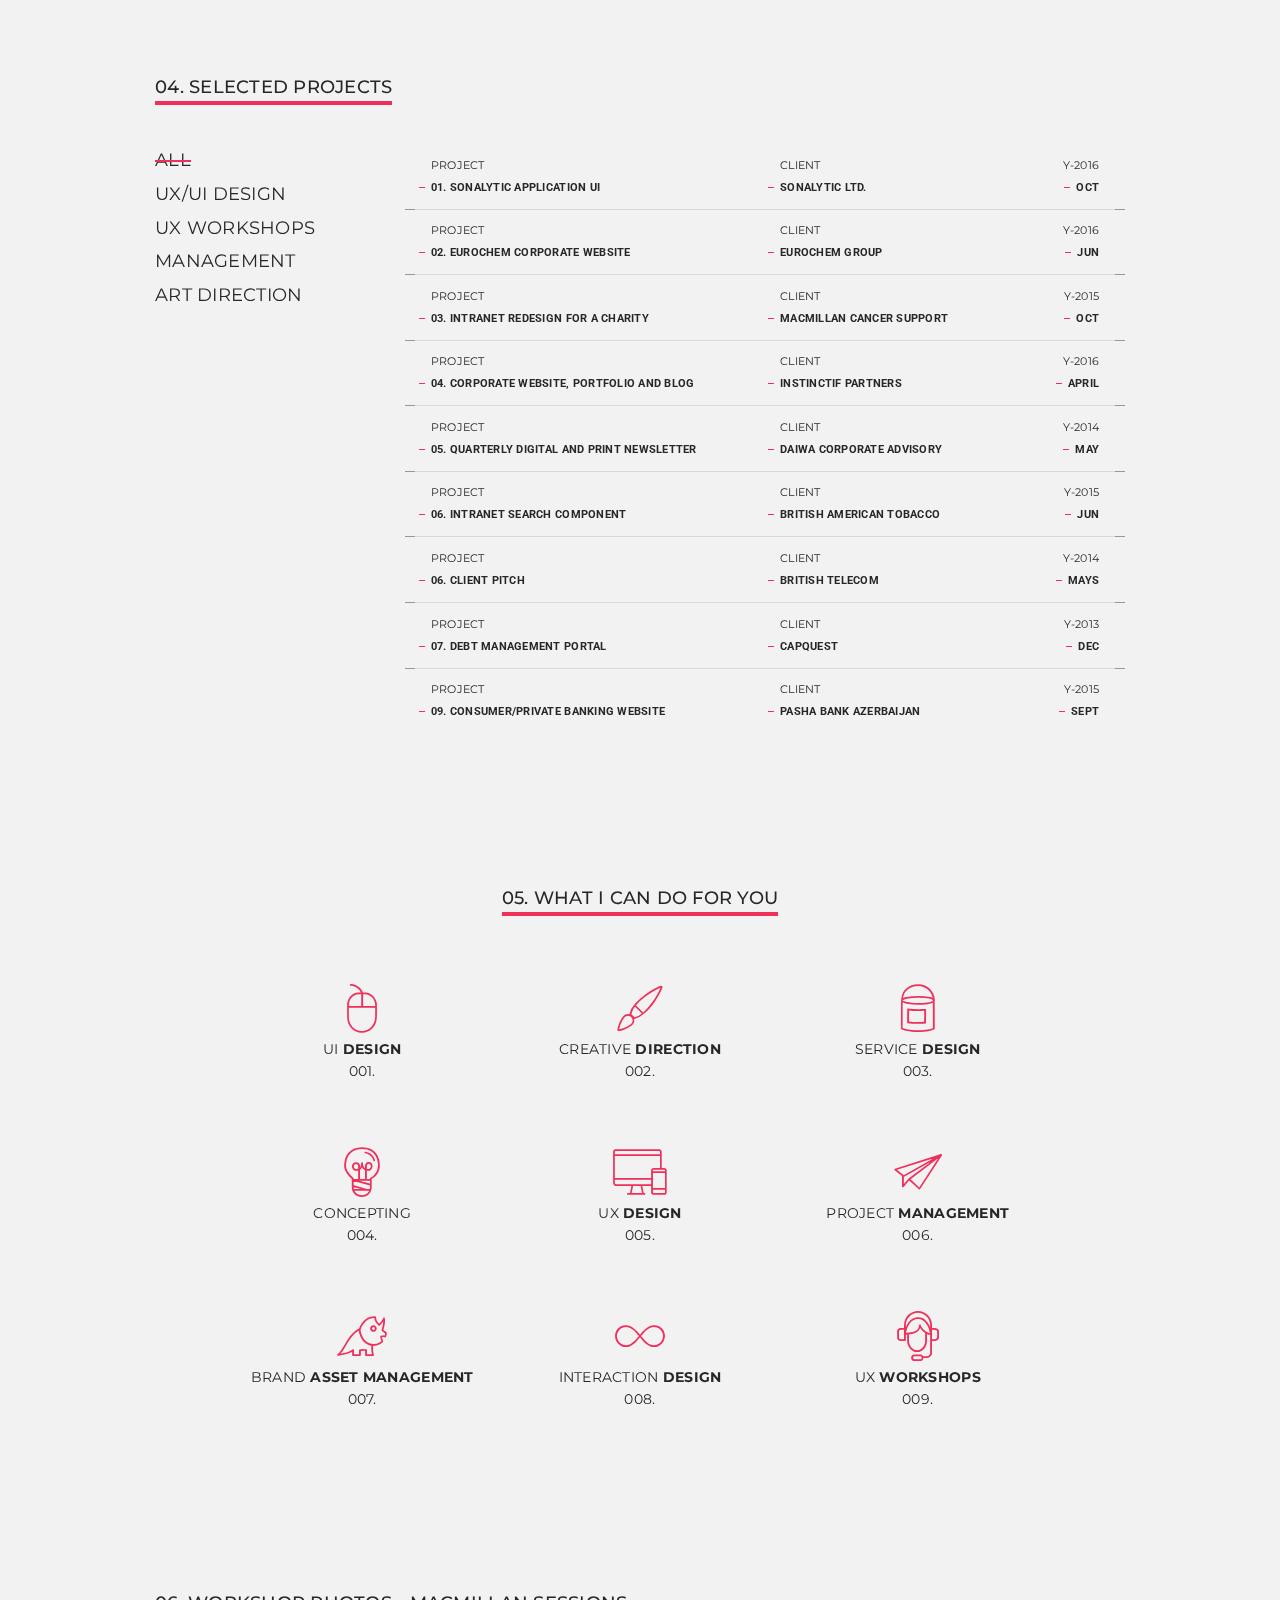
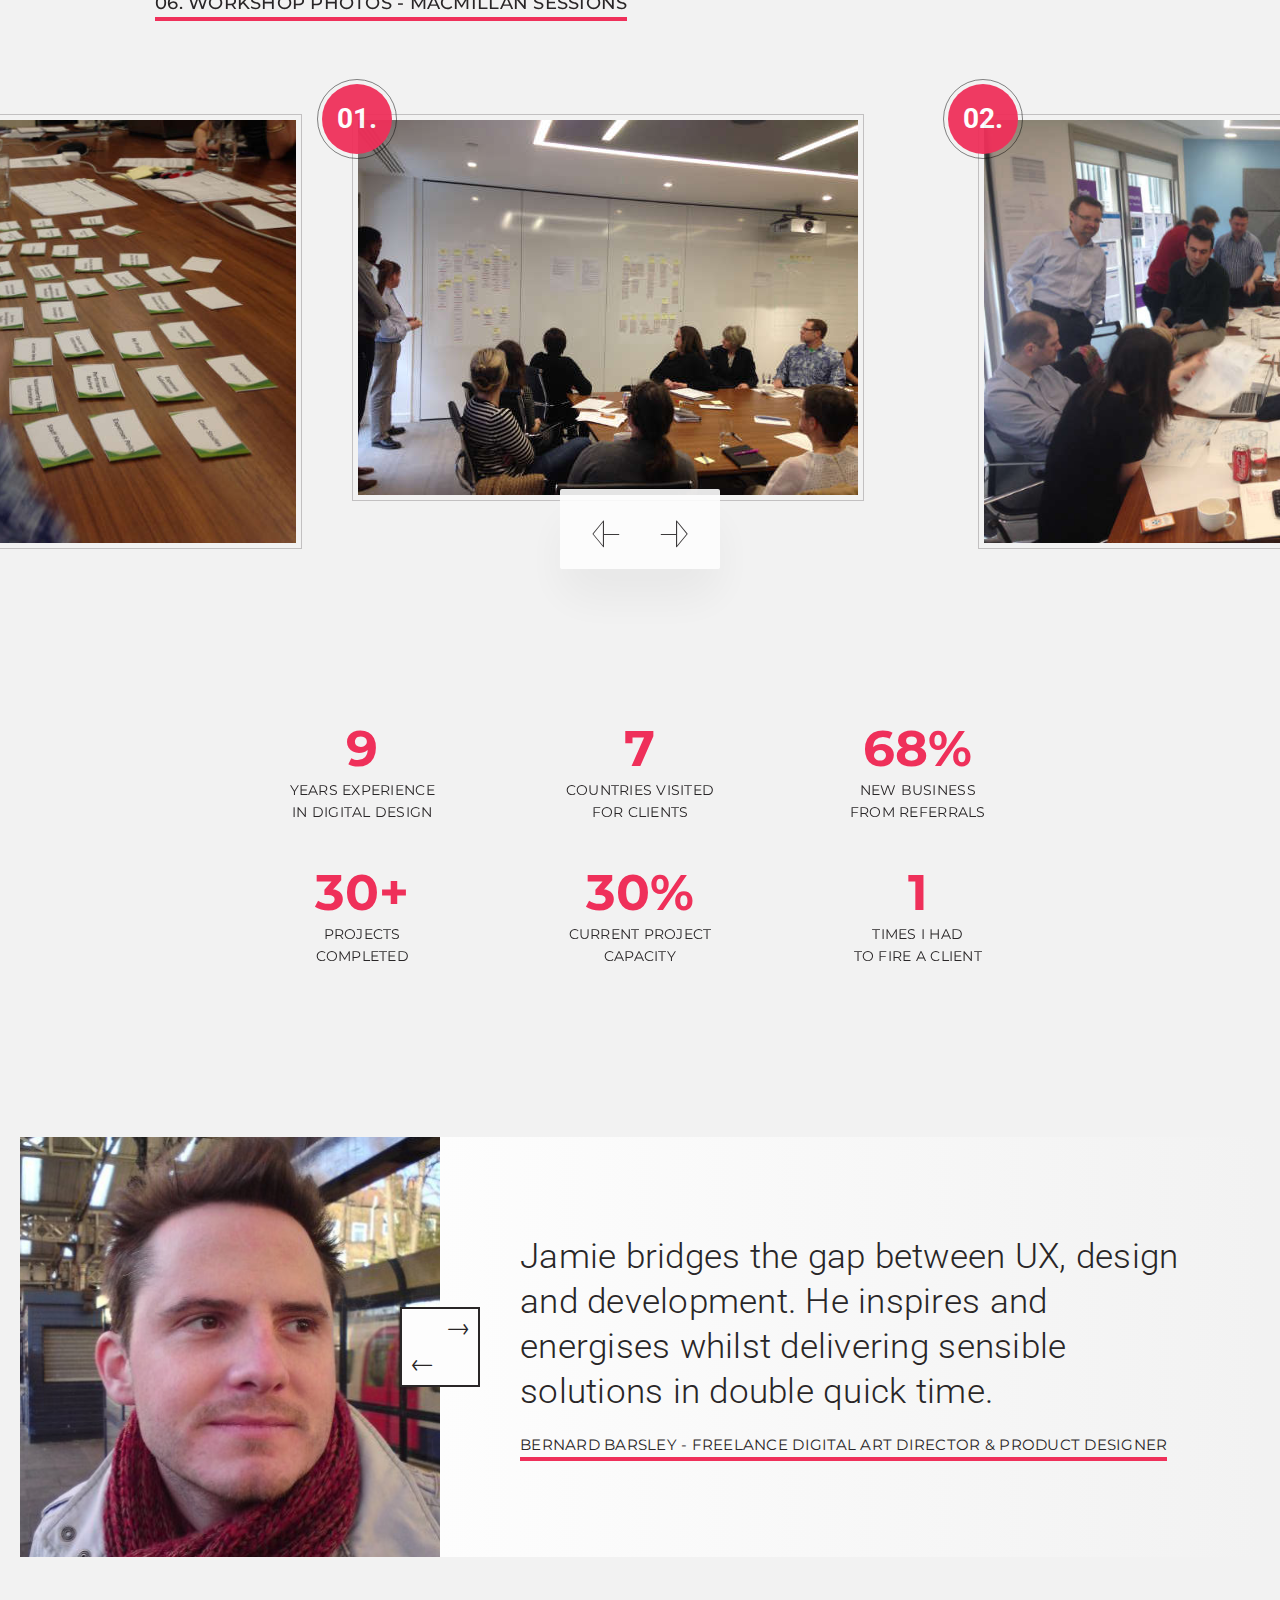
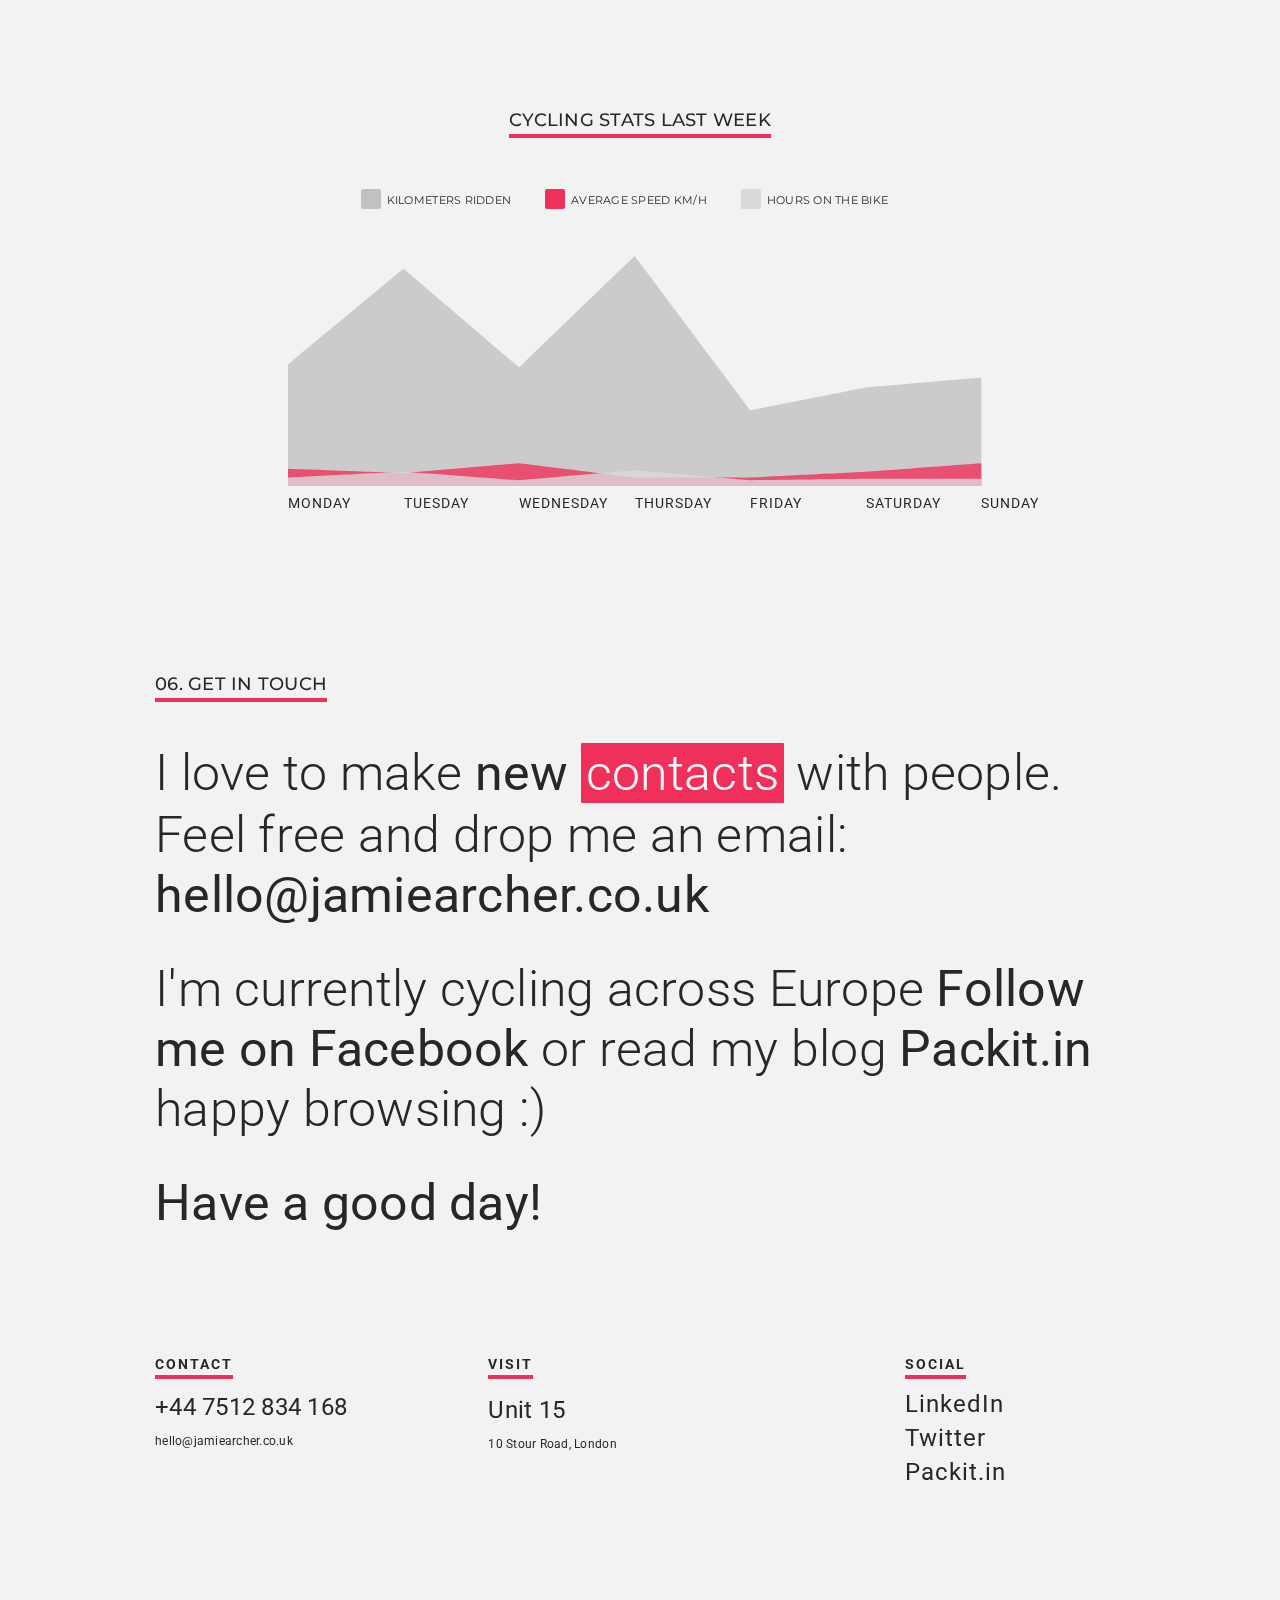
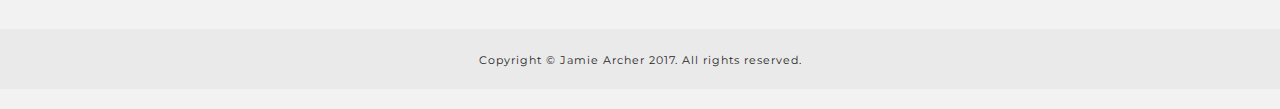
==== commit 32d7bebb: "minor updates menu and copyright again" ====
--- a/index.html
+++ b/index.html
@@ -322,7 +322,7 @@
                     <div class="col-sm-6 col-sm-offset-3">
                         <div class="profile">
                             <div class="profile-image">
-                                <img src="assets/images/profile.jpg" alt="profile image" class="img-responsive"/>
+                                <img src="assets/images/jamiearcher.jpg" alt="profile image" class="img-responsive"/>
 
                                 <div class="profile-btn-download">
                                     <a href="/assets/files/jamie-archer-cv-2016.pdf" class="btn btn-medium background-color font-family-alt text-large text-uppercase text-white">
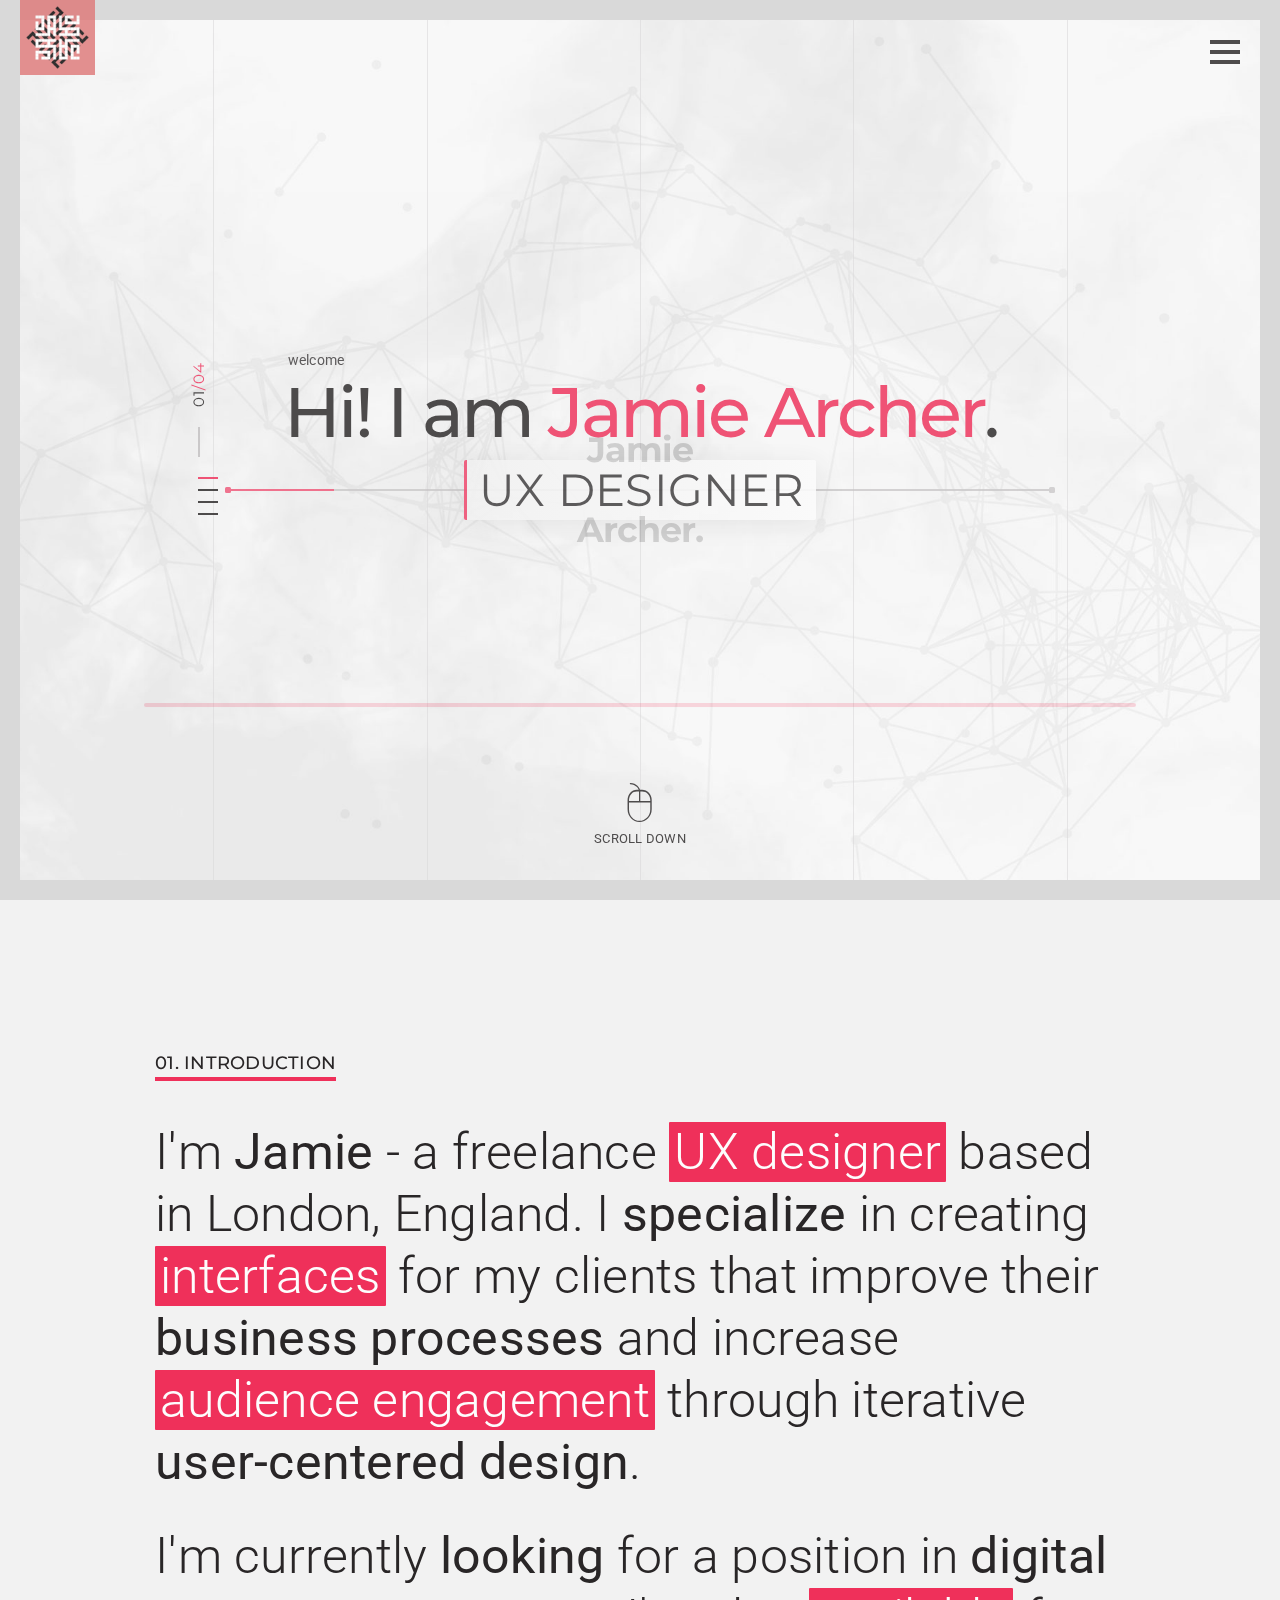
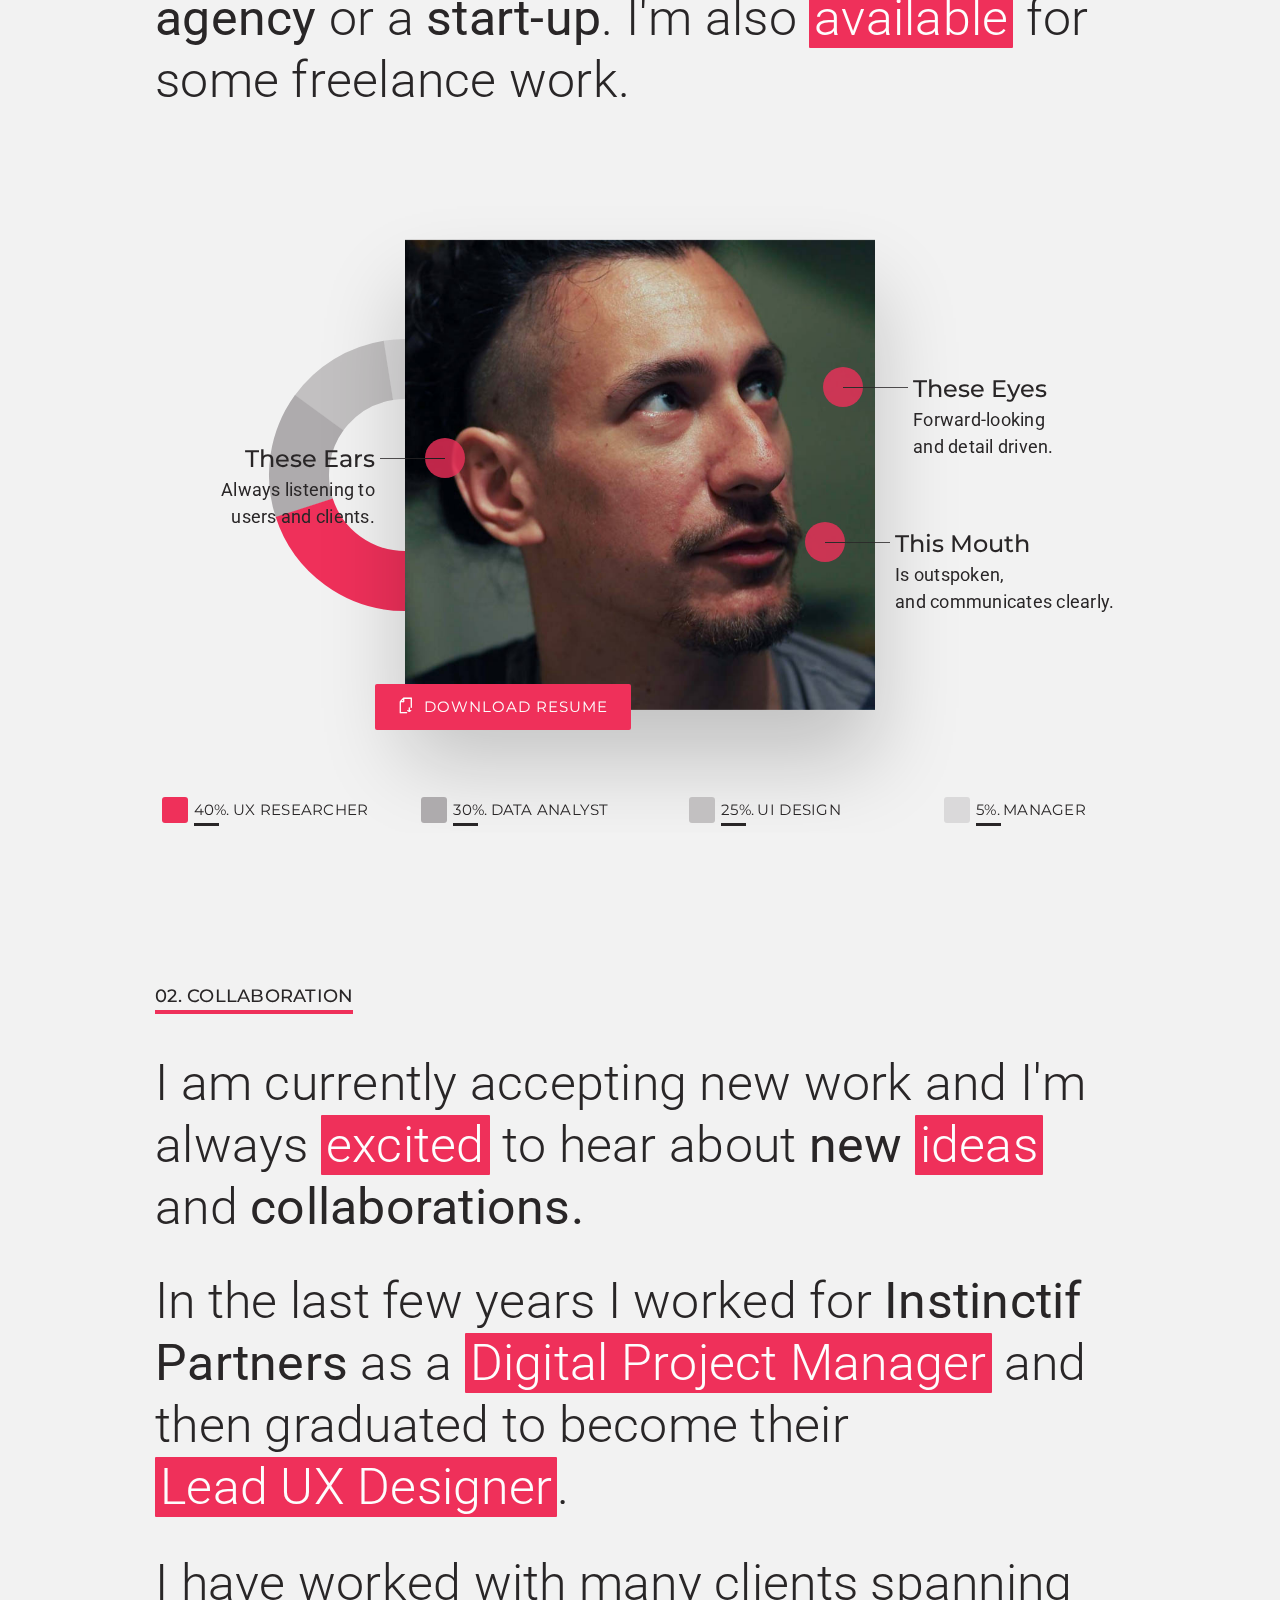
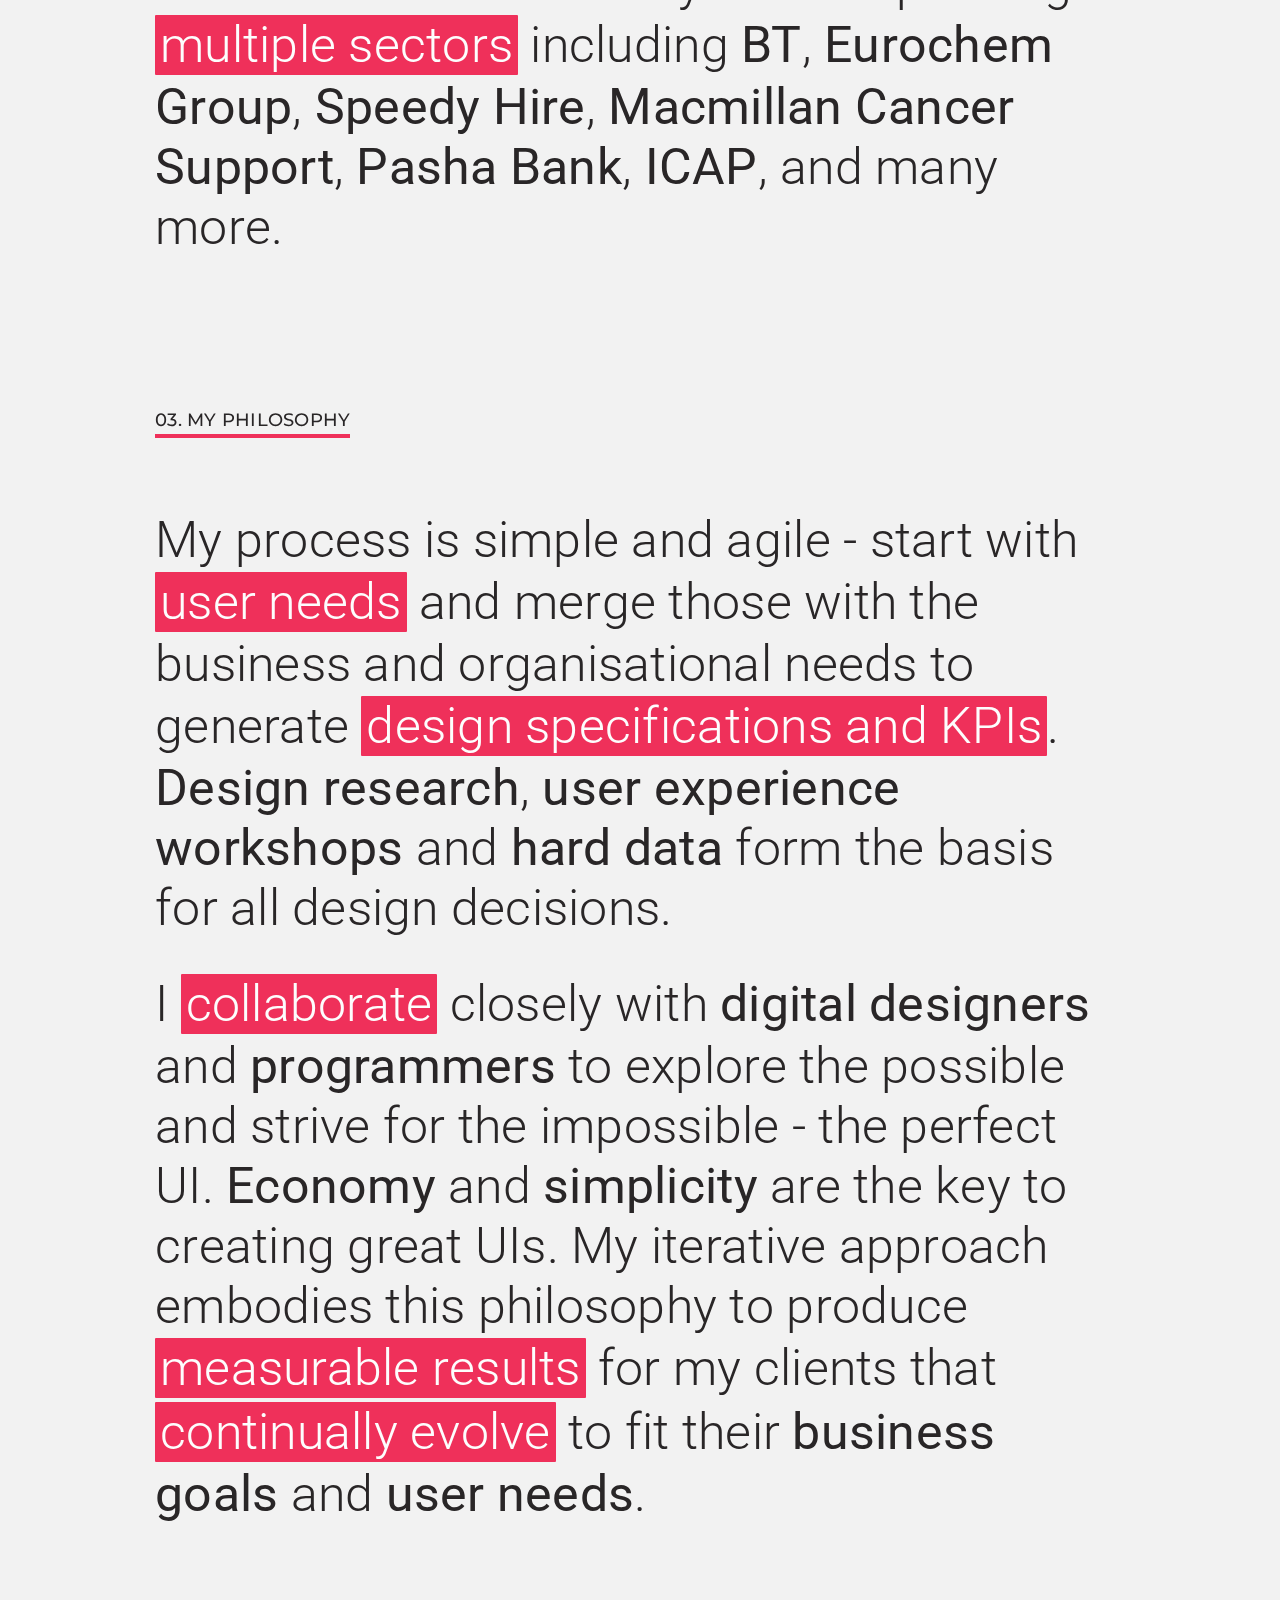
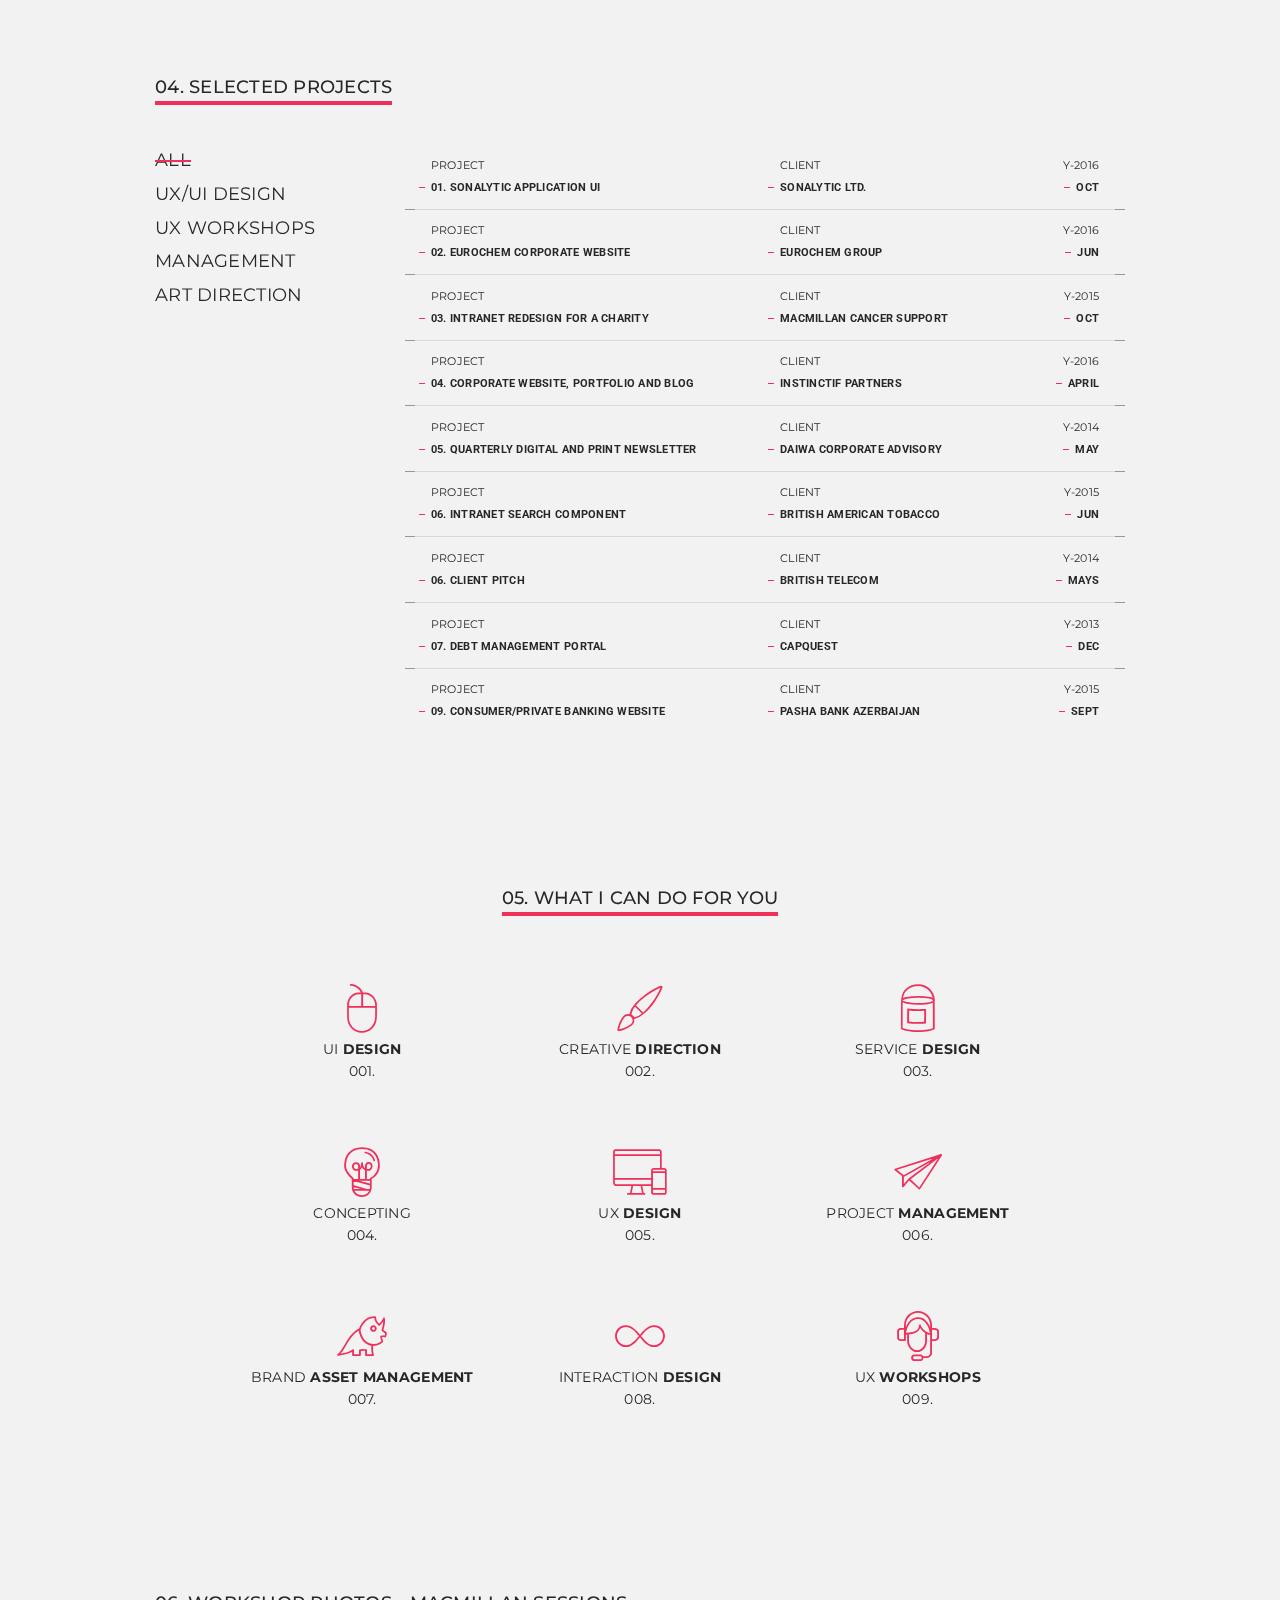
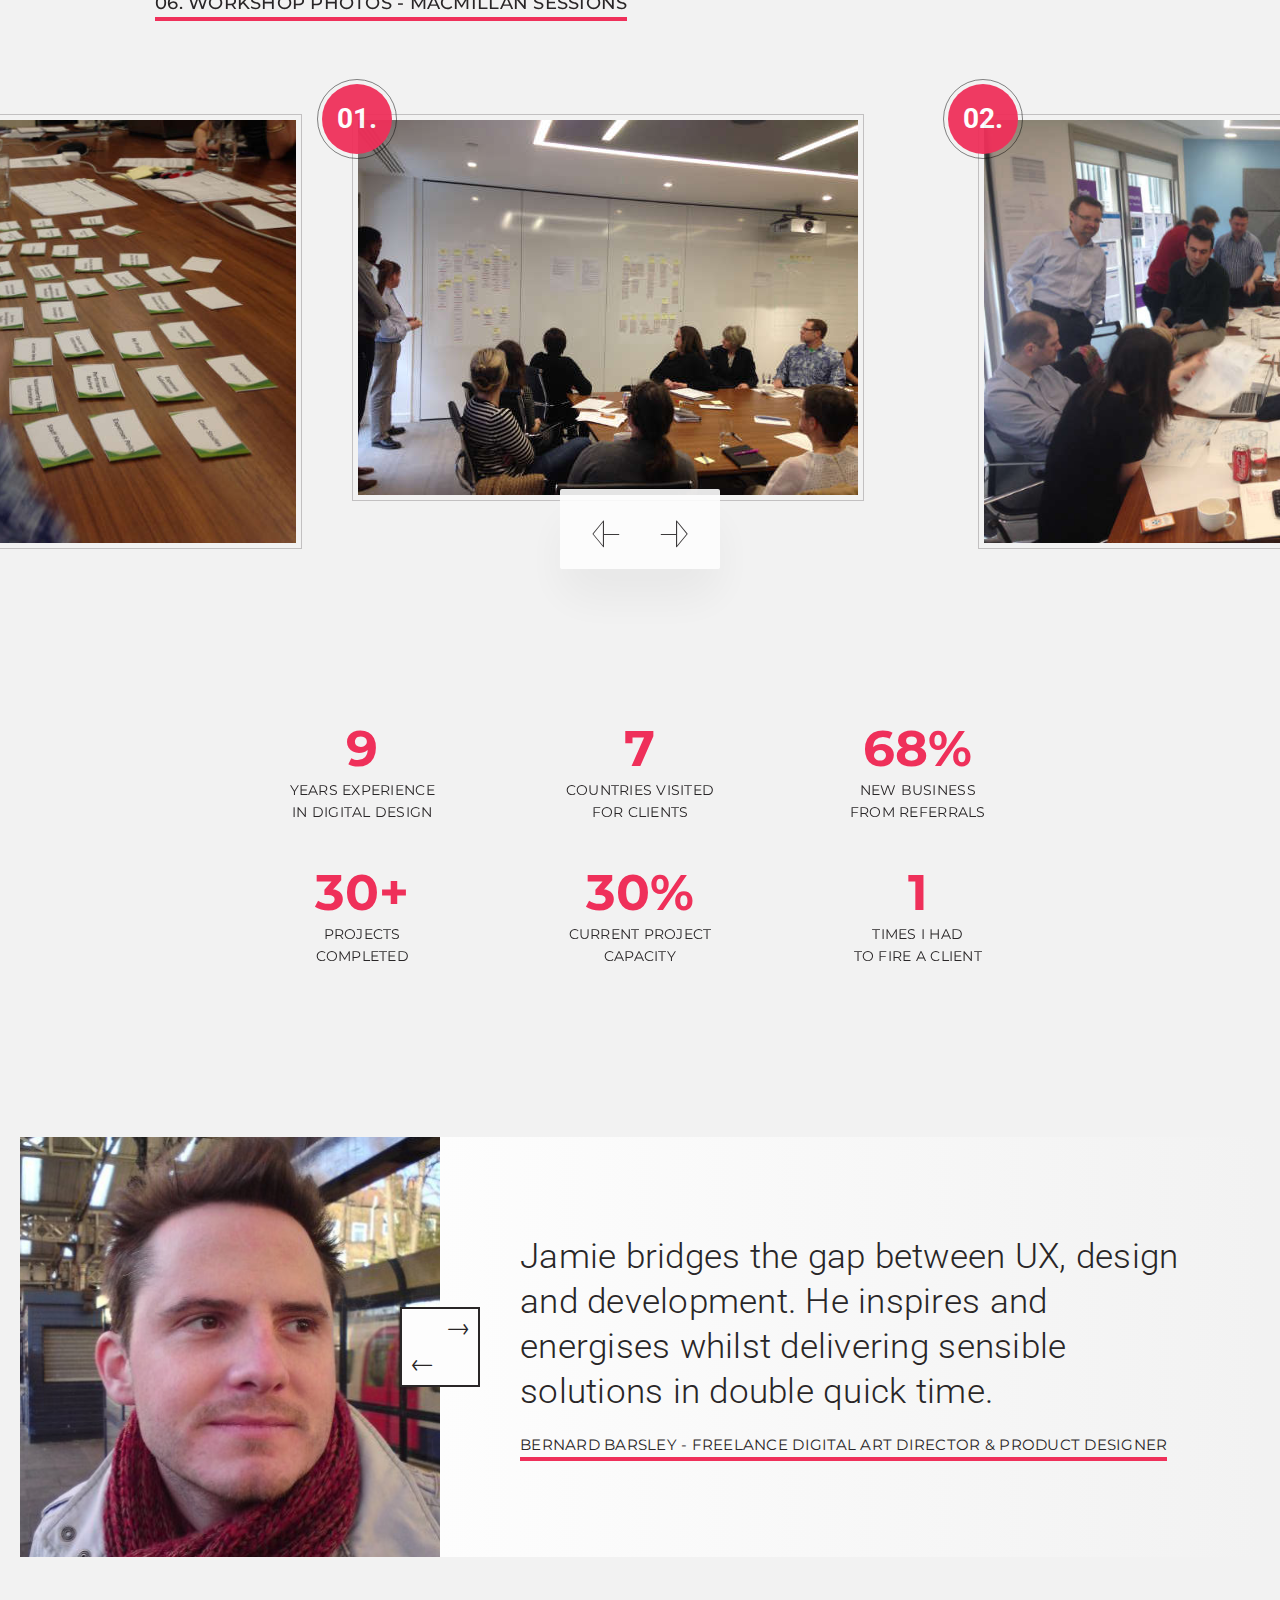
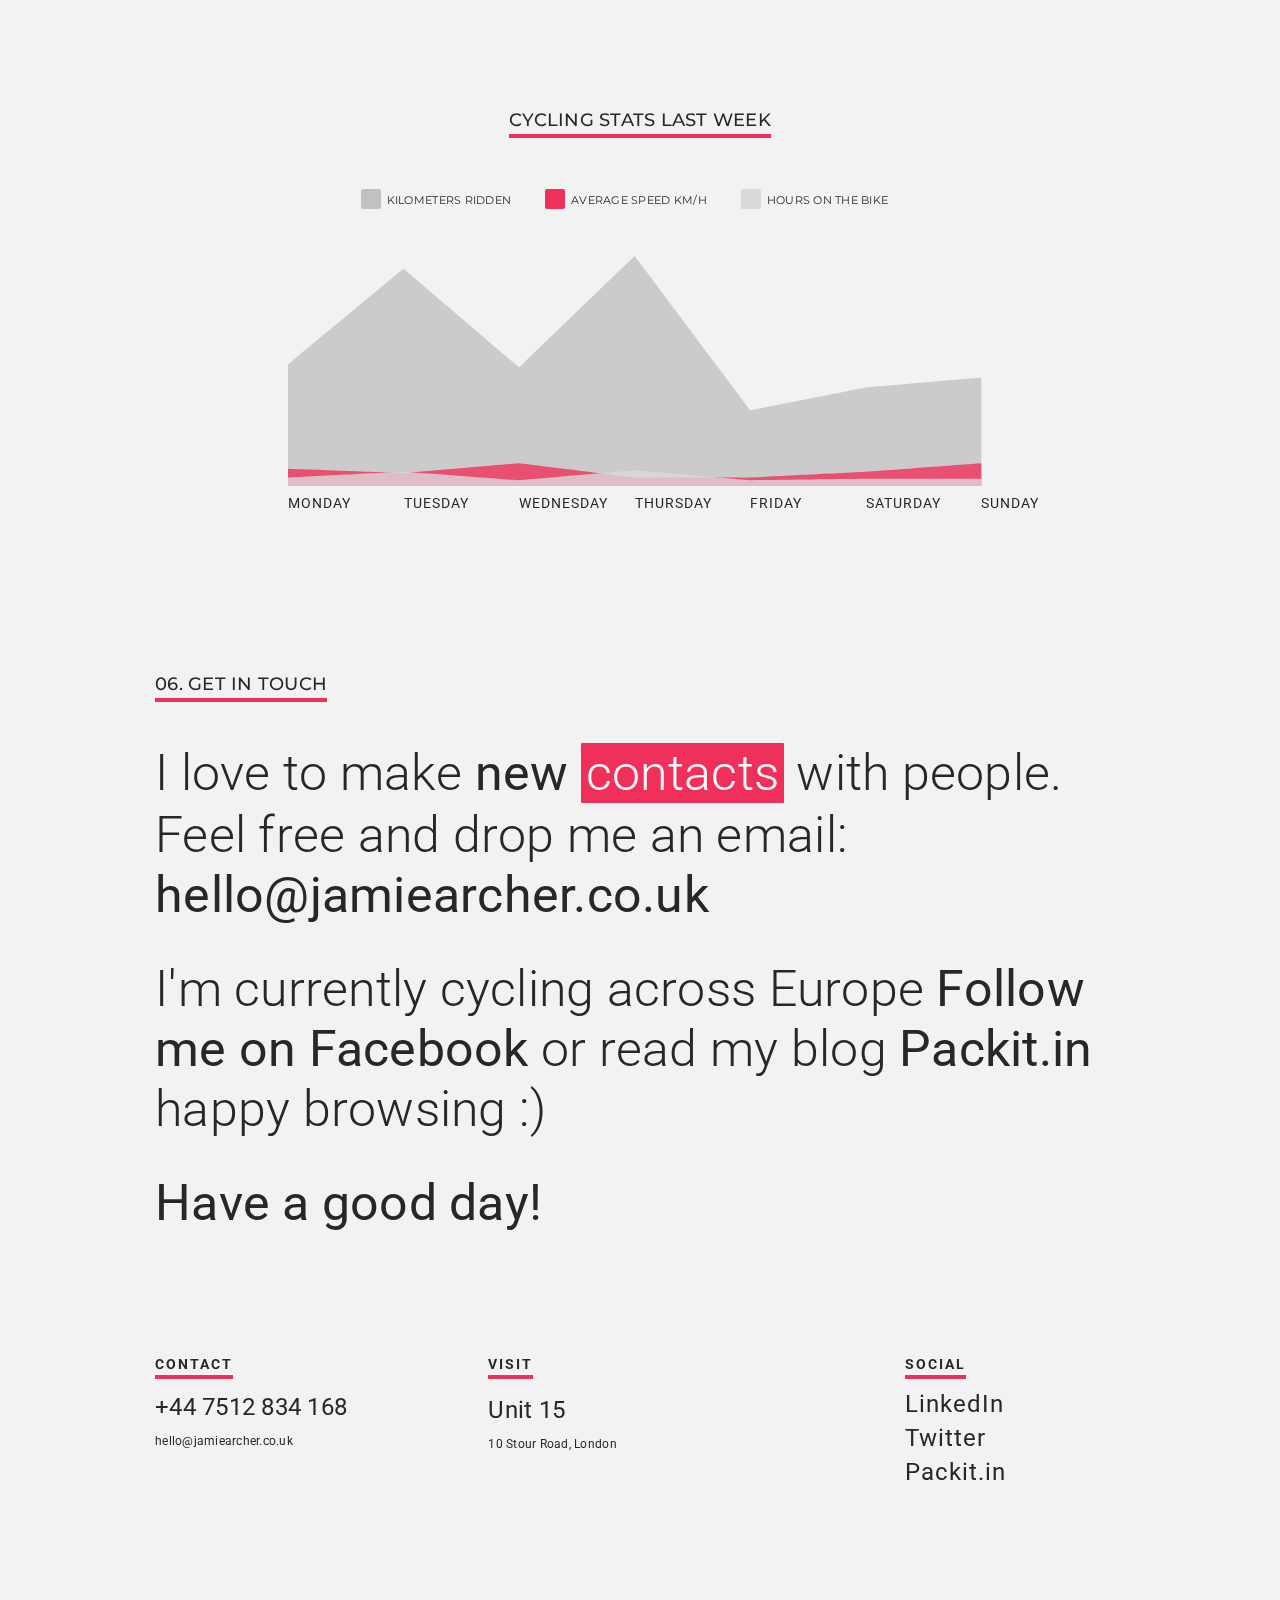
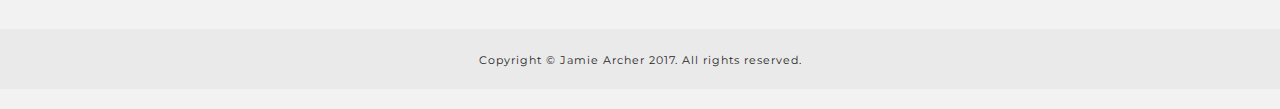
==== commit 7283327e: "latest website commit April 2018" ====
--- a/index.html
+++ b/index.html
@@ -4,6 +4,22 @@
 <!--[if IE 8]>         <html class="no-js lt-ie9" lang="en"> <![endif]-->
 <!--[if gt IE 8]><!--> <html class="no-js" lang="en"> <!--<![endif]-->
 <head>
+    <!-- Global site tag (gtag.js) - Google Analytics -->
+    <script async src="https://www.googletagmanager.com/gtag/js?id=UA-6574142-1"></script>
+    <script>
+      window.dataLayer = window.dataLayer || [];
+      function gtag(){dataLayer.push(arguments);}
+      gtag('js', new Date());
+
+      gtag('config', 'UA-6574142-1');
+    </script>
+    <!-- Google Tag Manager -->
+    <script>(function(w,d,s,l,i){w[l]=w[l]||[];w[l].push({'gtm.start':
+    new Date().getTime(),event:'gtm.js'});var f=d.getElementsByTagName(s)[0],
+    j=d.createElement(s),dl=l!='dataLayer'?'&l='+l:'';j.async=true;j.src=
+    'https://www.googletagmanager.com/gtm.js?id='+i+dl;f.parentNode.insertBefore(j,f);
+    })(window,document,'script','dataLayer','GTM-MNFDLF7');</script>
+    <!-- End Google Tag Manager -->
     <meta charset="utf-8">
     <title>Jamie Archer - UX Designer and Researcher</title>
     <meta name="description" content="Jamie Archer UX Portfolio and CV"/>
@@ -13,11 +29,11 @@
 	<link rel="icon" type="image/png" href="/assets/favicon.ico">
     <!-- Loading Bootstrap CSS -->
     <link href="assets/plugins/bootstrap/css/bootstrap.min.css" rel="stylesheet" type="text/css">
-    
+
     <!-- Loading Font Icons -->
     <link href="assets/plugins/icomoon/style.css" rel="stylesheet" type="text/css">
     <link href="assets/plugins/font-awesome/css/font-awesome.min.css" rel="stylesheet" type="text/css">
-    
+
     <!-- Include all css plugins (below), or include individual files as needed -->
     <link href="assets/plugins/animate-css/animate.min.css" rel="stylesheet" type="text/css">
     <link href="assets/plugins/jpreloader/css/jpreloader.css" rel="stylesheet" type="text/css">
@@ -25,26 +41,31 @@
     <link href="assets/plugins/flexslider/flexslider.css" rel="stylesheet" type="text/css">
     <link href="assets/plugins/chartist-js/chartist.min.css" rel="stylesheet" type="text/css">
     <link href="assets/plugins/flickity/flickity.css" rel="stylesheet" type="text/css">
-    
+
     <!-- Main CSS -->
     <link href="assets/css/styles.css" rel="stylesheet" type="text/css">
-    
+
     <!-- Color CSS -->
    <!-- PINK -->
    <link href="assets/css/colors/pink.css" rel="stylesheet" type="text/css">
-    
+
     <!-- Modernizr JS for IE8 support of HTML5 elements and media queries -->
     <!--[if lt IE 8]>
     <script src="assets/plugins/modernizr/modernizr.min.js"></script>
     <![endif]-->
+
 </head>
 
 <body id="page-top">
+    <!-- Google Tag Manager (noscript) -->
+      <noscript><iframe src="https://www.googletagmanager.com/ns.html?id=GTM-MNFDLF7"
+      height="0" width="0" style="display:none;visibility:hidden"></iframe></noscript>
+    <!-- End Google Tag Manager (noscript) -->
     <!--[if lt IE 8]>
         <p class="browserupgrade">You are using an <strong>outdated</strong> browser. Please <a href="http://browsehappy.com/">upgrade your browser</a> to improve your experience.</p>
     <![endif]-->
-    
-    
+
+
     <!-- PRELOADER START -->
     <div id="jSplash" class="background-gray-light position-fixed top-0 width-100 height-100">
         <div class="background-grid">
@@ -56,7 +77,7 @@
             <div class="column"></div>
         </div>
         <!-- //.background-grid -->
-        
+
         <div class="rect">
             <div class="logo">
                 <span class="display-inline-block font-family-alt text-center title-extra-large">
@@ -68,18 +89,18 @@
         <!-- //.rect -->
     </div>
     <!-- //PRELOADER END -->
-    
-    
-    
+
+
+
     <!-- BORDER SITE START -->
     <div class="border-site bs-top"></div>
     <div class="border-site bs-right"></div>
     <div class="border-site bs-left"></div>
     <div class="border-site bs-bottom"></div>
     <!-- //BORDER SITE END -->
-    
-    
-    
+
+
+
     <!-- NAV TRIGGER START -->
     <div class="nav-trigger nav-trigger-open">
         <div class="nav-toggle">
@@ -90,9 +111,9 @@
         <!-- //.nav-toggle -->
     </div>
     <!-- //NAV TRIGGER END -->
-    
-    
-    
+
+
+
     <!-- NAVIGATION START -->
     <nav id="navigation" class="navbar navbar-fixed-top" role="navigation">
         <div class="container-fluid display-table height-100 width-100">
@@ -119,7 +140,7 @@
                     <li class="page-scroll">
                         <a href="#collaboration">Collaboration</a>
                     </li>
-					
+
                     <li class="page-scroll">
                         <a href="#philosophy">My Philosophy</a>
                     </li>
@@ -167,9 +188,9 @@
         <!-- //.container-fluid -->
     </nav>
     <!-- //NAVIGATION END -->
-    
-    
-    
+
+
+
     <!-- HEADER START -->
     <header class="header">
         <div class="logo">
@@ -180,9 +201,9 @@
         <!-- //.logo -->
     </header>
     <!-- //HEADER END -->
-  
-    
-    
+
+
+
     <!-- BACKGROUND GRID START -->
     <div class="background-grid">
         <div class="column"></div>
@@ -193,9 +214,9 @@
         <div class="column"></div>
     </div>
     <!-- //BACKGROUND GRID END -->
-    
-    
-    
+
+
+
     <!-- SECTION - HERO START -->
     <section id="hero" class="section hero background-cover background-gray background-position-center height-100 no-padding-tb">
         <div class="section-content display-table width-100 height-100">
@@ -229,7 +250,7 @@
 
                                     <div class="item">
                                         <span class="font-family-alt padding-1-5 no-padding-tb text-uppercase title-extra-large-2">
-                                            Workshop Leader 
+                                            Workshop Leader
                                         </span>
                                     </div>
                                     <!-- //.item -->
@@ -280,9 +301,9 @@
         <!-- //.scroll-down -->
     </section>
     <!-- //SECTION - HERO END -->
-    
-    
-    
+
+
+
     <!-- SECTION - INTRODUCTION START -->
     <section id="introduction" class="section background-gray-light no-padding-bottom">
         <div class="section-content">
@@ -295,7 +316,7 @@
 
                         <p class="font-weight-300 title-extra-large-3">
                             I'm <span class="font-weight-400">Jamie</span> - a freelance <span class="text-highlight">UX designer</span> based in London, England.
-                            I <span class="font-weight-400">specialize</span> in creating <span class="text-highlight">interfaces</span> for my clients that improve their <span class="font-weight-400">business processes</span> and increase <span class="text-highlight">audience engagement</span> through iterative <span class="font-weight-400">user-centered design</span>. 
+                            I <span class="font-weight-400">specialize</span> in creating <span class="text-highlight">interfaces</span> for my clients that improve their <span class="font-weight-400">business processes</span> and increase <span class="text-highlight">audience engagement</span> through iterative <span class="font-weight-400">user-centered design</span>.
                         </p>
 
                         <p class="font-weight-300 margin-3-5 no-margin-bottom no-margin-rl title-extra-large-3">
@@ -311,9 +332,9 @@
         <!-- //.section-content -->
     </section>
     <!-- //SECTION - INTRODUCTION END -->
-    
-    
-    
+
+
+
     <!-- SECTION - PROFILE START -->
     <section id="profile" class="section background-gray-light no-padding-bottom">
         <div class="section-content">
@@ -325,7 +346,7 @@
                                 <img src="assets/images/jamiearcher.jpg" alt="profile image" class="img-responsive"/>
 
                                 <div class="profile-btn-download">
-                                    <a href="/assets/files/jamie-archer-cv-2016.pdf" class="btn btn-medium background-color font-family-alt text-large text-uppercase text-white">
+                                    <a href="https://www.dropbox.com/s/jg2usojg3m0txv1/Jamie%20Archer%20CV.pdf?dl=0" class="btn btn-medium background-color font-family-alt text-large text-uppercase text-white">
                                         <i class="icon-File-Download font-weight-700"></i> Download Resume
                                     </a>
                                 </div>
@@ -391,7 +412,7 @@
                             <span class="font-family-alt text-uppercase" data-percent="25">UI Design </span>
                         </div>
                         <!-- //.item -->
-						
+
                         <div class="item col-xs-12 col-sm-3">
                             <span class="font-family-alt text-uppercase" data-percent="5">Manager</span>
                         </div>
@@ -406,9 +427,9 @@
         <!-- //.section-content -->
     </section>
     <!-- //SECTION - PROFILE END -->
-    
-    
-    
+
+
+
     <!-- SECTION - COLLABORATION START -->
     <section id="collaboration" class="section background-gray-light no-padding-bottom">
         <div class="section-content">
@@ -424,11 +445,11 @@
                         </p>
 
                         <p class="font-weight-300 margin-3-5 no-margin-bottom no-margin-rl title-extra-large-3">
-                            In the last few years I worked for <span class="font-weight-400">Instinctif Partners</span> as a <span class="text-highlight">Digital Project Manager</span> and then graduated to become their <span class="text-highlight">Lead UX Designer</span>. 
+                            In the last few years I worked for <span class="font-weight-400">Instinctif Partners</span> as a <span class="text-highlight">Digital Project Manager</span> and then graduated to become their <span class="text-highlight">Lead UX Designer</span>.
 						</p>
 
 <p class="font-weight-300 margin-3-5 no-margin-bottom no-margin-rl title-extra-large-3">
-	
+
 I have worked with many clients spanning <span class="text-highlight"> multiple sectors</span> including <span class="font-weight-400">BT</span>, <span class="font-weight-400">Eurochem Group</span>, <span class="font-weight-400">Speedy Hire</span>, <span class="font-weight-400">Macmillan Cancer Support</span>, <span class="font-weight-400">Pasha Bank</span>, <span class="font-weight-400">ICAP</span>, and many more.
                         </p>
                     </div>
@@ -450,10 +471,10 @@
                     <div class="col-md-12">
                         <h3 class="section-title display-inline-block font-family-alt margin-4 no-margin-rl no-margin-top text-extra-large text-uppercase title-underline">
                             03. My Philosophy
-                        </h3>				
+                        </h3>
 						<p class="font-weight-300 margin-3-5 no-margin-bottom no-margin-rl title-extra-large-3">
-	
-My process is simple and agile - start with <span class="text-highlight">user needs</span> and merge those with the business and organisational needs to generate <span class="text-highlight">design specifications and KPIs</span>. <span class="font-weight-400">Design research</span>, <span class="font-weight-400">user experience workshops</span> and <span class="font-weight-400">hard data</span> form the basis for all design decisions. 
+
+My process is simple and agile - start with <span class="text-highlight">user needs</span> and merge those with the business and organisational needs to generate <span class="text-highlight">design specifications and KPIs</span>. <span class="font-weight-400">Design research</span>, <span class="font-weight-400">user experience workshops</span> and <span class="font-weight-400">hard data</span> form the basis for all design decisions.
 						<p class="font-weight-300 margin-3-5 no-margin-bottom no-margin-rl title-extra-large-3">
 
 I <span class="text-highlight">collaborate</span> closely with <span class="font-weight-400">digital designers</span> and <span class="font-weight-400">programmers</span> to explore the possible and strive for the impossible - the perfect UI. <span class="font-weight-400">Economy</span> and <span class="font-weight-400">simplicity</span> are the key to creating great UIs. My iterative approach embodies this philosophy to produce <span class="text-highlight">measurable results</span> for my clients that <span class="text-highlight">continually evolve</span> to fit their <span class="font-weight-400">business goals</span> and <span class="font-weight-400">user needs</span>.
@@ -468,9 +489,9 @@
         <!-- //.section-content -->
     </section>
     <!-- //SECTION - PHILOSOPHY END -->
-    
-    
-    
+
+
+
     <!-- SECTION - PROJECTS START -->
     <section id="project" class="section background-gray-light no-padding-bottom">
         <div class="section-content">
@@ -504,7 +525,7 @@
                                 <li class="padding-1-5 no-padding-rl">
                                     <a href="#" data-filter=".ux-workshops" class="display-inline-block">UX Workshops</a>
                                 </li>
-								
+
                                 <li class="padding-1-5 no-padding-rl">
                                     <a href="#" data-filter=".project-management" class="display-inline-block">Management</a>
                                 </li>
@@ -512,7 +533,7 @@
                                     <a href="#" data-filter=".art-direction" class="display-inline-block">Art Direction</a>
                                 </li>
 
-                                
+
                             </ul>
                         </div>
                         <!-- //.project-nav -->
@@ -521,7 +542,7 @@
 
                     <div class="col-md-9">
                         <div class="projects background-gray-light width-100">
-							
+
                             <!-- Project Item Start -->
                             <div class="item uxui-design"
                                 data-project-title="01. Sonalytic - AI Sound Recognition App Interface"
@@ -568,7 +589,7 @@
                                 <!-- //.row -->
                             </div>
                             <!-- //.item -->
-							
+
                             <!-- Project Item Start -->
                             <div class="item uxui-design"
                                 data-project-title="02. EuroChem - Corporate Website"
@@ -950,9 +971,9 @@
         <!-- //.section-content -->
     </section>
     <!-- //SECTION - PROJECTS END -->
-    
-    
-    
+
+
+
     <!-- SECTION - SERVICES START -->
     <section id="services" class="section background-gray-light no-padding-bottom">
         <div class="section-content">
@@ -1128,9 +1149,9 @@
         <!-- //.section-content -->
     </section>
     <!-- //SECTION - SERVICES END -->
-    
-    
-    
+
+
+
     <!-- SECTION - PROCESS START -->
     <section id="process" class="section background-gray-light overflow-visible no-padding-bottom">
         <div class="section-content">
@@ -1184,7 +1205,7 @@
                 </div>
                 <!-- //.gallery-cell -->
 
-             
+
 
                 <div class="gallery-nav background-white opacity-9 position-absolute">
                     <i class="icon-Triangle-ArrowLeft nav-previous display-block text-center title-large position-absolute"></i>
@@ -1197,9 +1218,9 @@
         <!-- //.section-content -->
     </section>
     <!-- //SECTION - STUDIO END -->
-    
-    
-    
+
+
+
     <!-- SECTION - MILESTONES START -->
     <section id="milestones" class="section background-gray-light no-padding-bottom">
         <div class="section-content">
@@ -1295,7 +1316,7 @@
                                     <span class="display-block text-medium text-uppercase">
                                         times I had
                                         <br>
-                                        to fire a client 
+                                        to fire a client
                                     </span>
                                 </div>
                                 <!-- //.inner-content -->
@@ -1313,9 +1334,9 @@
         <!-- //.section-content -->
     </section>
     <!-- //SECTION - MILESTONES END -->
-    
-    
-    
+
+
+
     <!-- SECTION - TESTIMONIAL START -->
     <section id="testimonial" class="section background-gray-light no-padding-bottom">
         <div class="section-content">
@@ -1331,7 +1352,7 @@
                             <div class="display-table height-100">
                                 <div class="display-table-cell vertical-align-middle">
                                     <p class="testimonial-quote display-block font-weight-300 title-extra-large">
-										Jamie bridges the gap between UX, design and development. He inspires and energises whilst delivering sensible solutions in double quick time. 
+										Jamie bridges the gap between UX, design and development. He inspires and energises whilst delivering sensible solutions in double quick time.
 
                                     </p>
 
@@ -1357,7 +1378,7 @@
                             <div class="display-table height-100">
                                 <div class="display-table-cell vertical-align-middle">
                                     <p class="testimonial-quote display-block font-weight-300 title-extra-large">
-                                        <span class="font-weight-400">'Ridiculously efficient’</span>  is the phrase that comes to mind when I think about Jamie. An aptitude for digital and listening to clients that makes him stand out. 
+                                        <span class="font-weight-400">'Ridiculously efficient’</span>  is the phrase that comes to mind when I think about Jamie. An aptitude for digital and listening to clients that makes him stand out.
                                     </p>
 
                                     <p class="testimonial-author display-inline-block font-family-alt margin-3 no-margin-bottom no-margin-rl text-large text-uppercase title-underline">
@@ -1431,7 +1452,7 @@
                             <div class="display-table height-100">
                                 <div class="display-table-cell vertical-align-middle">
                                     <p class="testimonial-quote display-block font-weight-300 title-extra-large">
-									</span>I having worked with Jamie on multiple projects, he is a <span class="font-weight-400">guru of the web technologies and trends</span>, and fun to work with as well 
+									</span>I having worked with Jamie on multiple projects, he is a <span class="font-weight-400">guru of the web technologies and trends</span>, and fun to work with as well
                                     </p>
 
                                     <p class="testimonial-author display-inline-block font-family-alt margin-3 no-margin-bottom no-margin-rl text-large text-uppercase title-underline">
@@ -1459,9 +1480,9 @@
         <!-- //.section-content -->
     </section>
     <!-- //SECTION - TESTIMONIAL END -->
-    
-    
-    
+
+
+
     <!-- SECTION - STATS START -->
     <section id="stats" class="section background-gray-light no-padding-bottom">
         <div class="section-content">
@@ -1539,9 +1560,9 @@
         <!-- //.section-content -->
     </section>
     <!-- //SECTION - STATS END -->
-    
-    
-    
+
+
+
     <!-- SECTION - CONTACT START -->
     <section id="contact" class="section background-gray-light no-padding-bottom">
         <div class="section-content">
@@ -1574,9 +1595,9 @@
         <!-- //.section-content -->
     </section>
     <!-- //SECTION - CONTACT END -->
-    
-    
-    
+
+
+
     <!-- FOOTER START -->
     <footer class="section footer background-gray-light">
         <div class="section-content">
@@ -1625,7 +1646,7 @@
             <!-- //.container -->
         </div>
         <!-- //.section-content -->
-        
+
         <div class="copyright background-gray position-absolute text-center width-100">
             <span class="font-family-alt letter-spacing-1 line-height-none text-small">
                 Copyright &copy; Jamie Archer 2017. All rights reserved.
@@ -1634,14 +1655,14 @@
         <!-- //.copyright -->
     </footer>
     <!-- //FOOTER END -->
-    
-    
+
+
     <!-- Loading jQuery -->
     <script src="assets/plugins/jquery/jquery.min.js"></script>
-    
+
     <!-- Loading Bootstrap JS -->
     <script src="assets/plugins/bootstrap/js/bootstrap.min.js"></script>
-    
+
     <!-- Include all js plugins (below) -->
     <script src="assets/plugins/debouncer/debouncer.js"></script>
     <script src="assets/plugins/jpreloader/js/jpreloader.min.js"></script>
@@ -1653,11 +1674,12 @@
     <script src="assets/plugins/flexslider/jquery.flexslider-min.js"></script>
     <script src="assets/plugins/tiny-scrollbar/jquery.tinyscrollbar.min.js"></script>
     <script src="assets/plugins/flickity/flickity.pkgd.min.js"></script>
-    
+
     <!-- Loading Theme JS -->
     <script src="assets/js/main.js"></script>
     <script src="assets/js/text-rotator.js"></script>
     <script src="assets/js/project.js"></script>
-    
+
+
 </body>
-</html>+</html>
